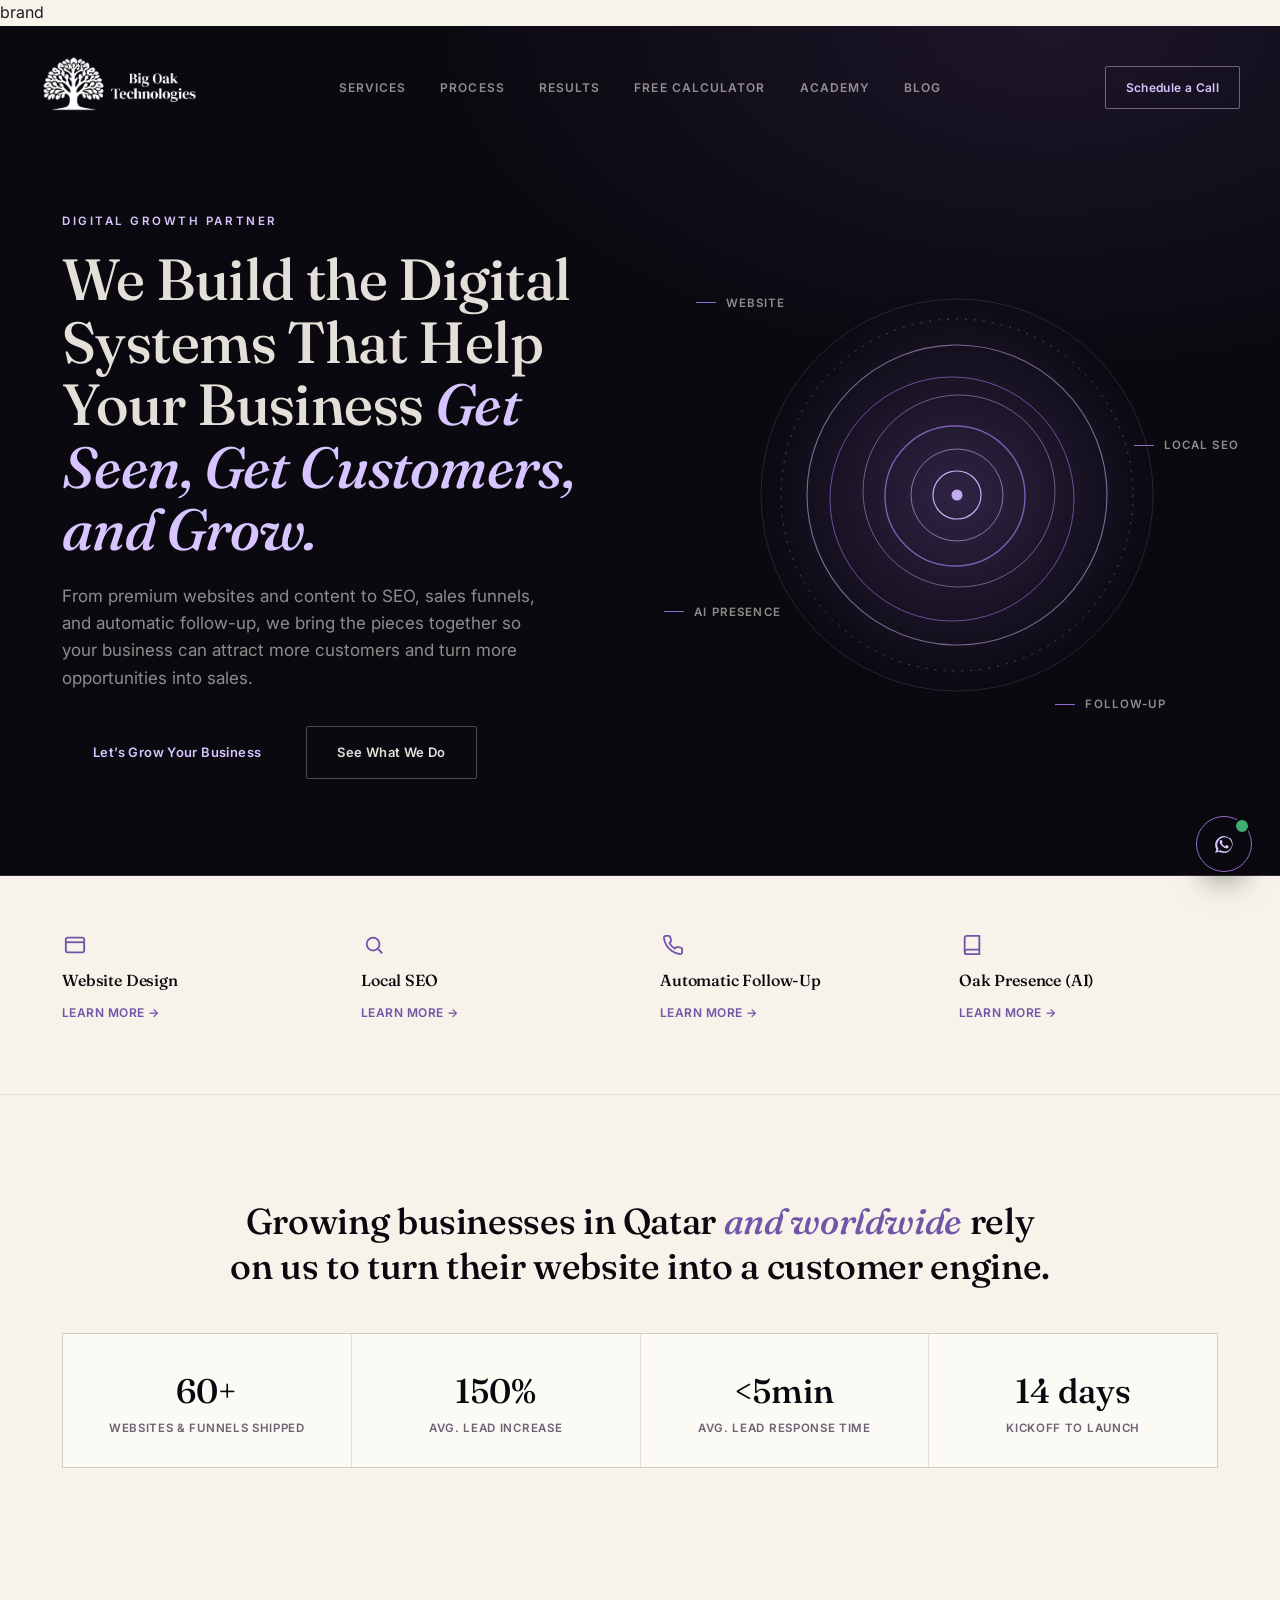
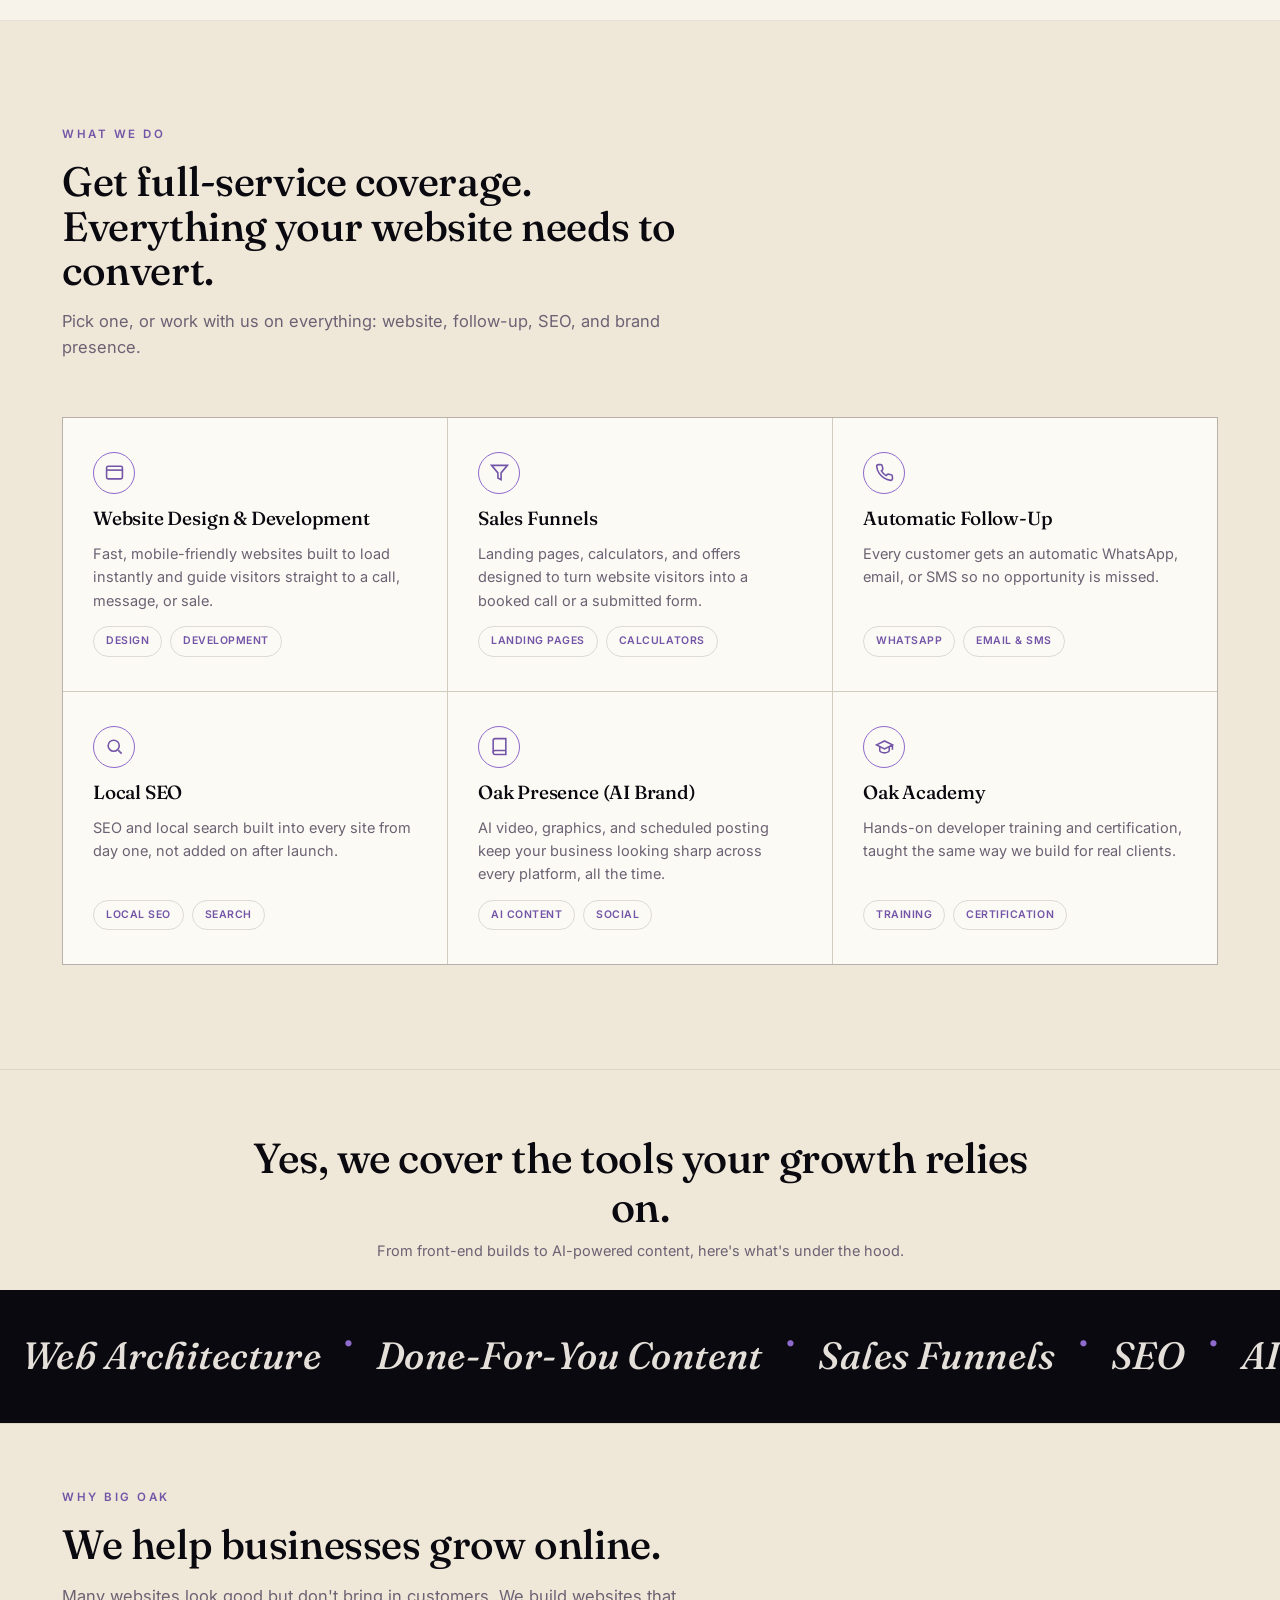
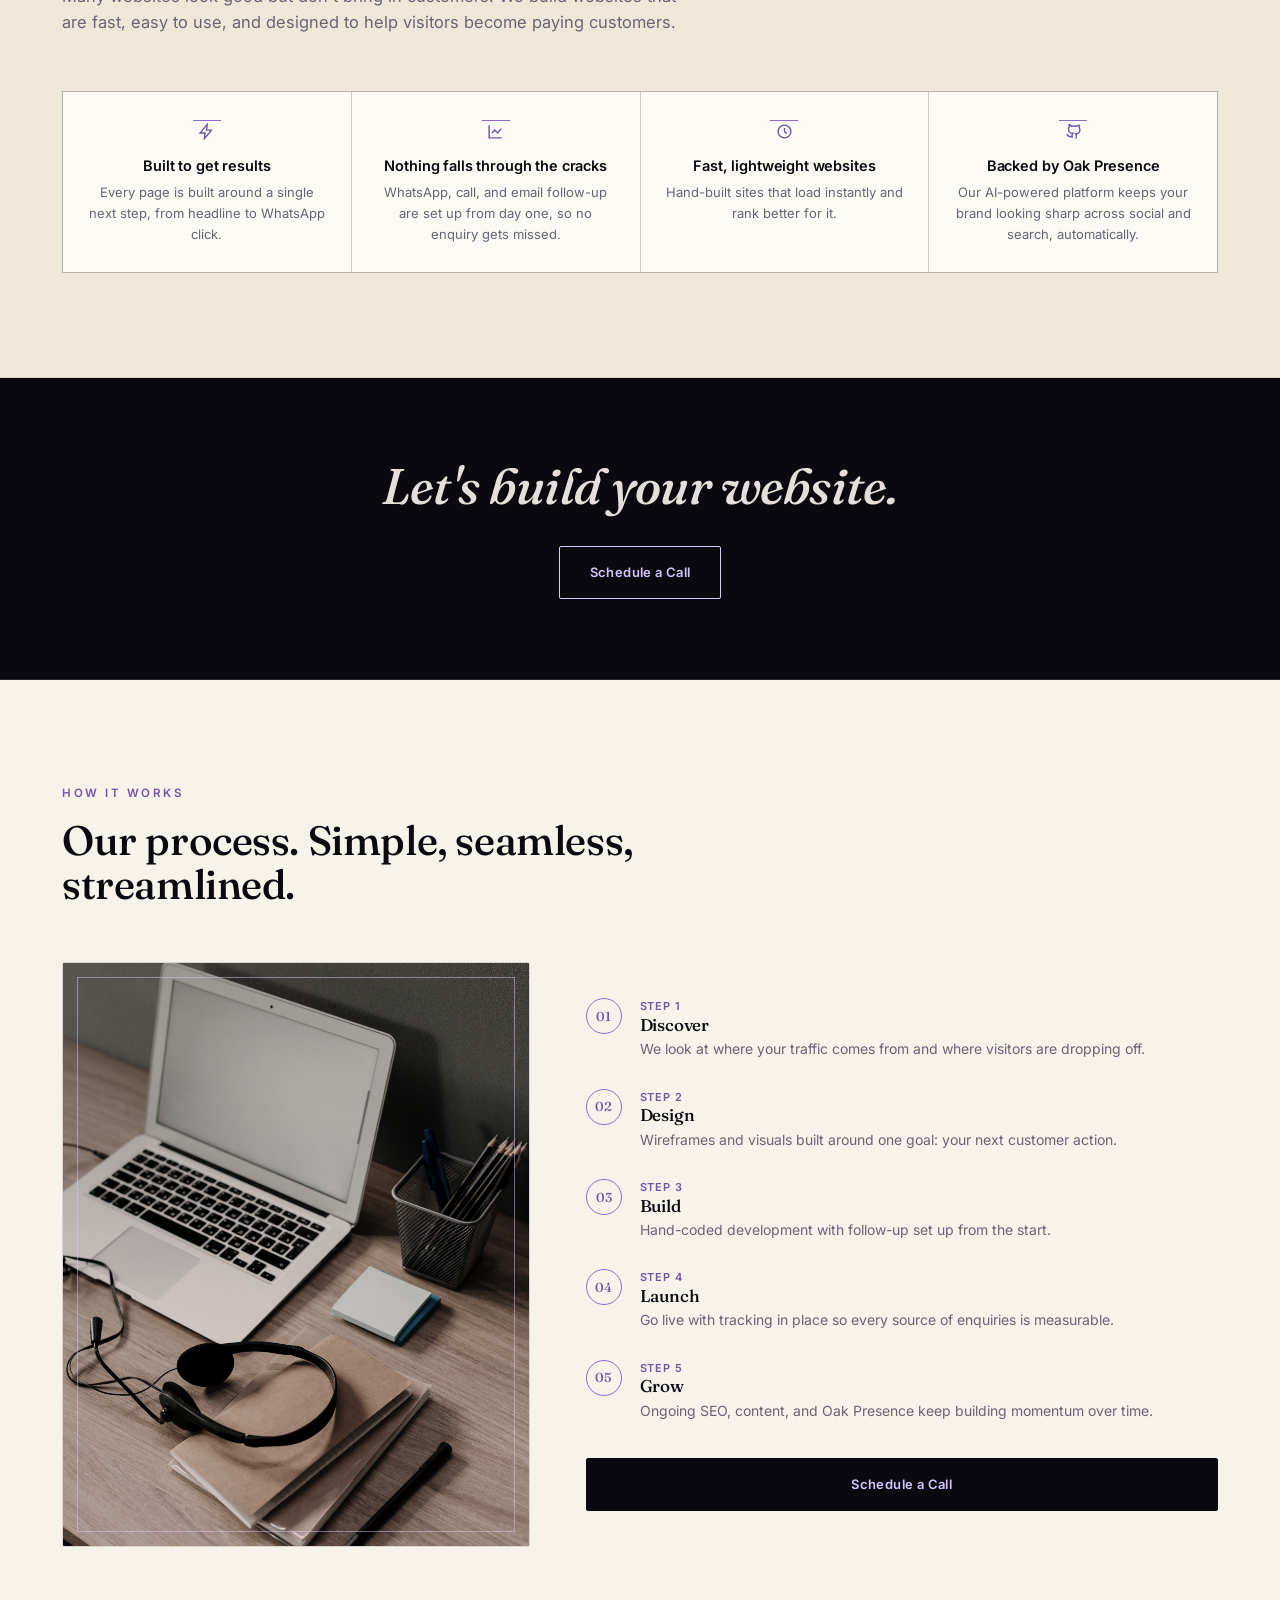
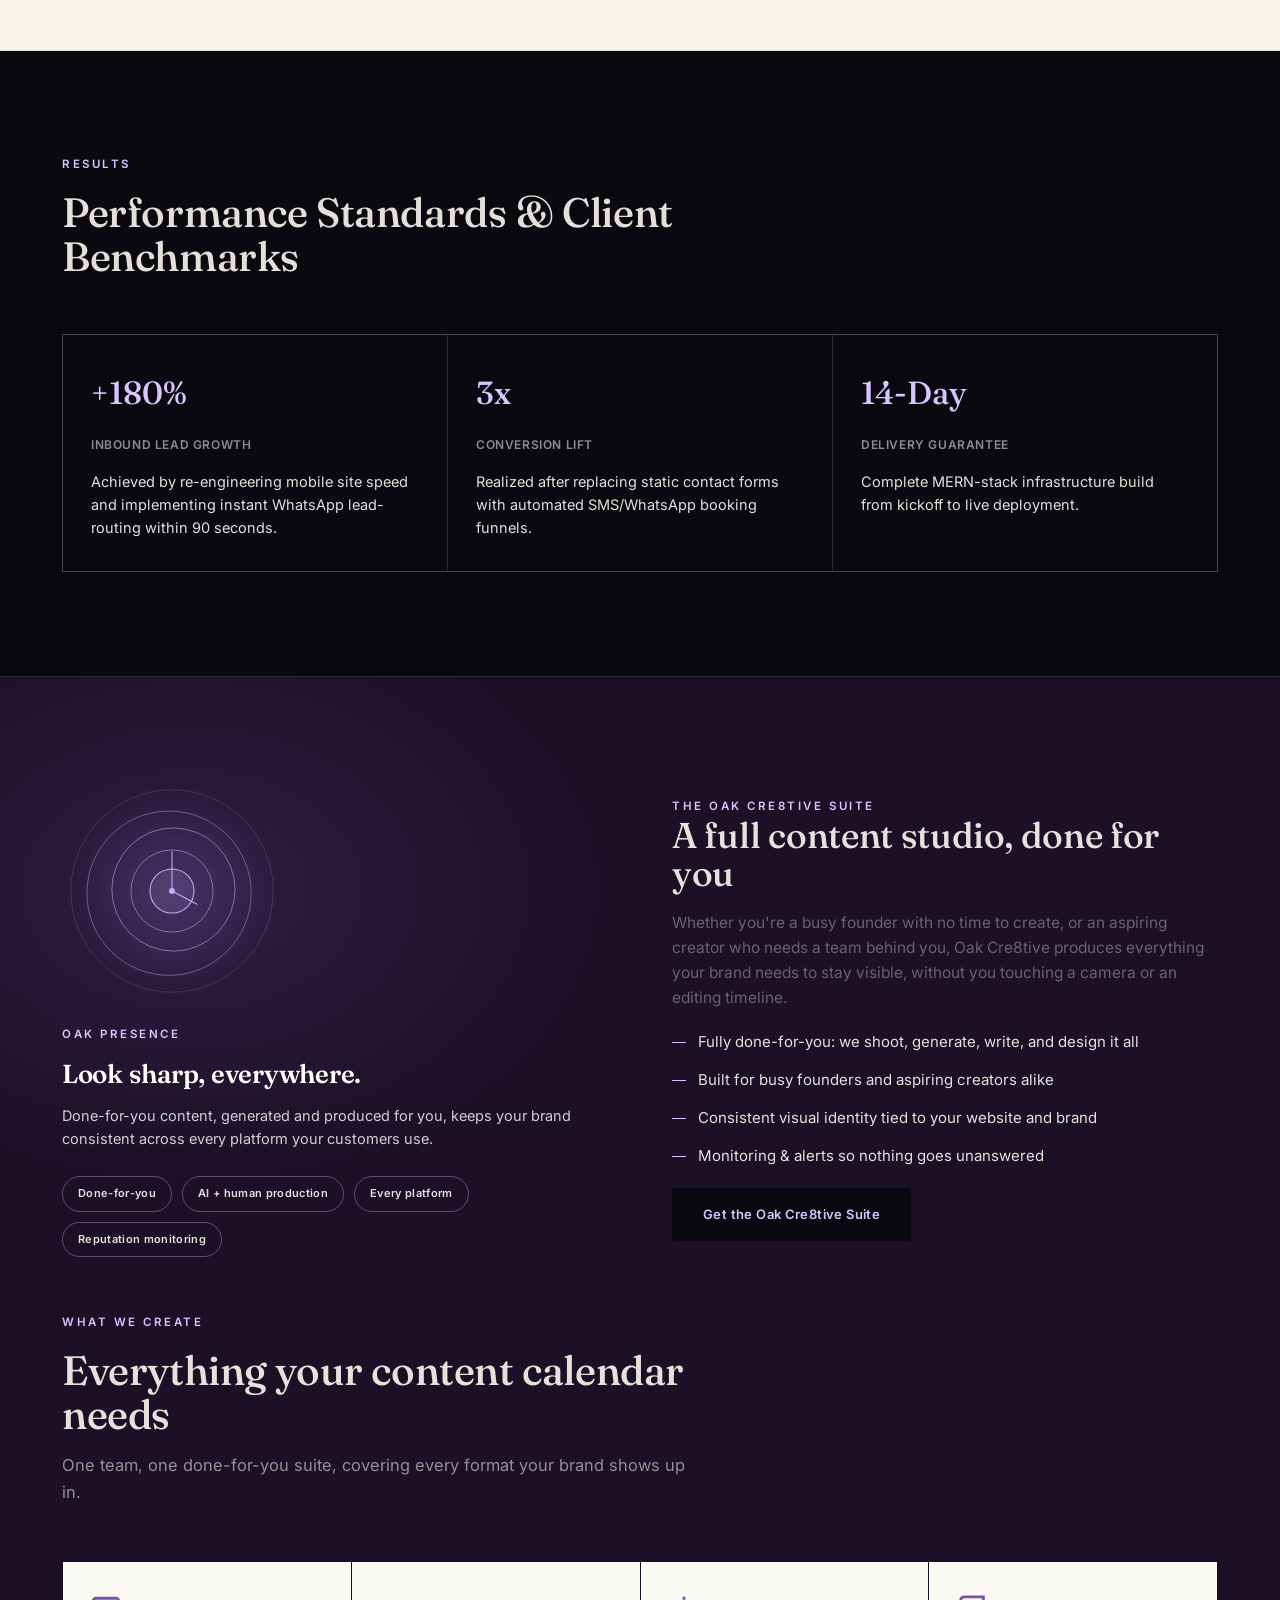
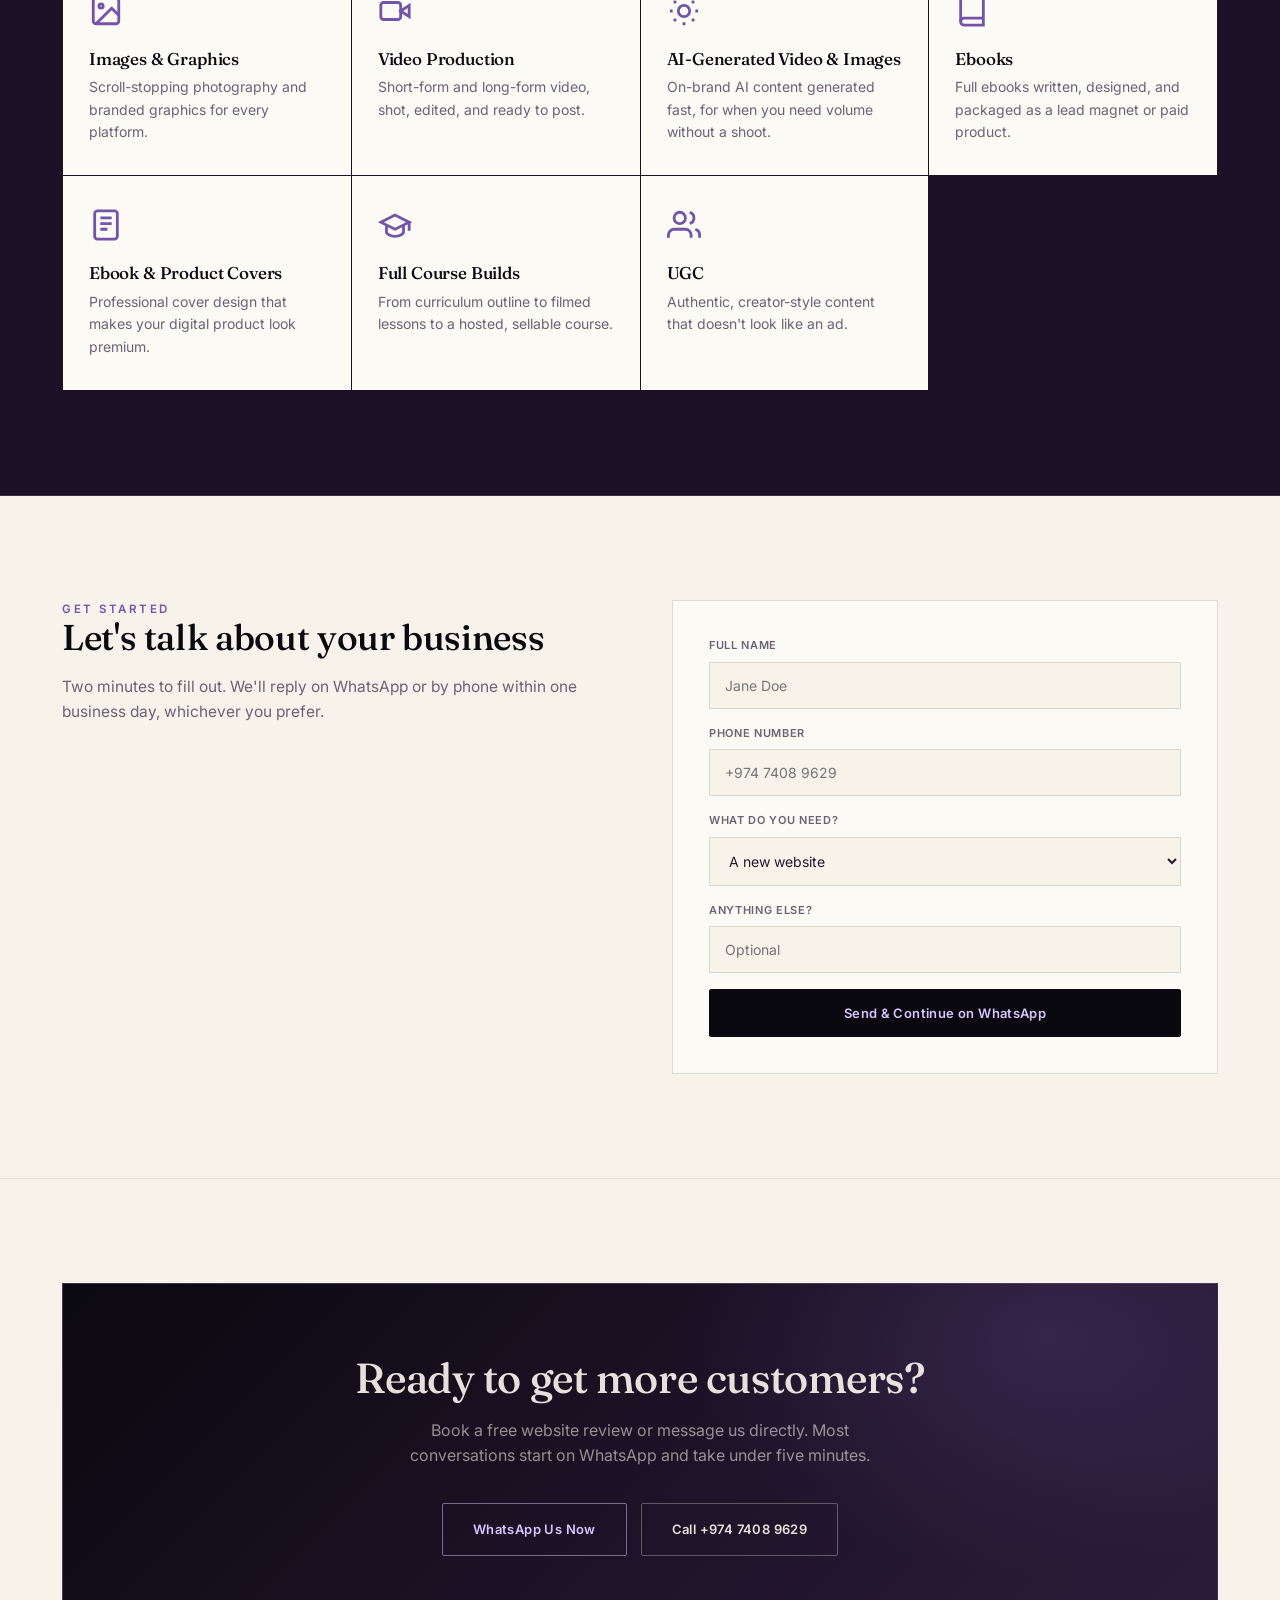
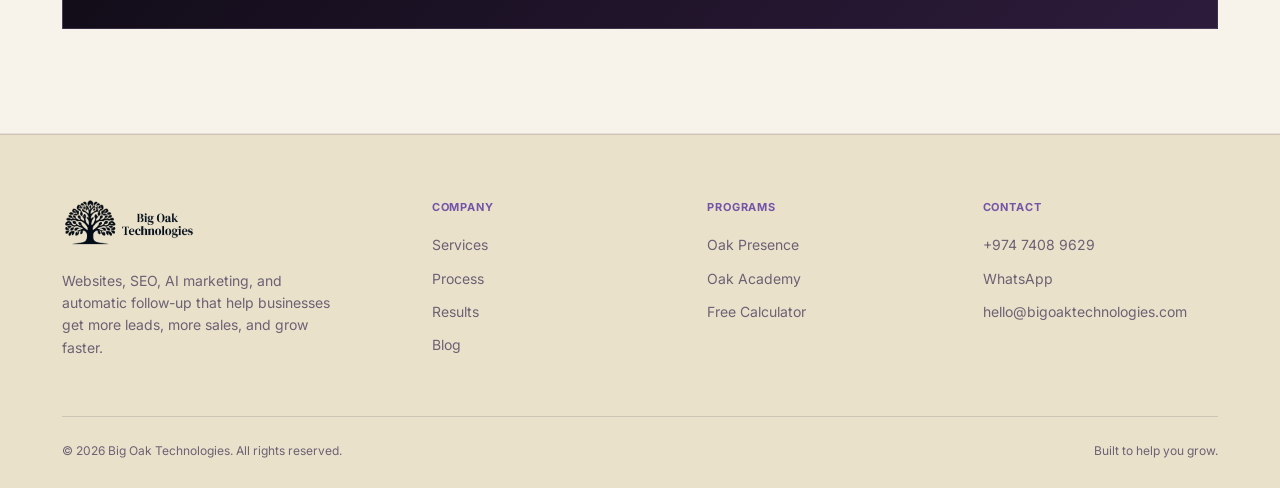
==== index.html @ 713c820e "relinked and updated" ====
brand<!DOCTYPE html>
<html lang="en">
<head>
<meta charset="UTF-8">
<meta name="viewport" content="width=device-width, initial-scale=1.0">
<title>Big Oak Technologies | Digital Systems That Help Your Business Grow</title>
<meta name="description" content="Big Oak Technologies builds websites, content, SEO, sales funnels, and automatic follow-up systems that help businesses in Qatar and worldwide attract more customers and grow.">
<meta name="robots" content="index, follow">
<link rel="canonical" href="https://www.bigoaktechnologies.com/index.html">

<!-- Open Graph / social preview -->
<meta property="og:type" content="website">
<meta property="og:site_name" content="Big Oak Technologies">
<meta property="og:title" content="Big Oak Technologies | Digital Systems That Help Your Business Grow">
<meta property="og:description" content="Big Oak Technologies builds websites, content, SEO, sales funnels, and automatic follow-up systems that help businesses in Qatar and worldwide attract more customers and grow.">
<meta property="og:url" content="https://www.bigoaktechnologies.com/index.html">
<meta property="og:image" content="https://www.bigoaktechnologies.com/assets/img/logo-black-on-white.png">
<meta property="og:locale" content="en_US">

<meta name="twitter:card" content="summary_large_image">
<meta name="twitter:title" content="Big Oak Technologies | Digital Systems That Help Your Business Grow">
<meta name="twitter:description" content="Big Oak Technologies builds websites, content, SEO, sales funnels, and automatic follow-up systems that help businesses in Qatar and worldwide attract more customers and grow.">
<meta name="twitter:image" content="https://www.bigoaktechnologies.com/assets/img/logo-black-on-white.png">

<link rel="icon" href="assets/img/favicon.png">
<link rel="preconnect" href="https://fonts.googleapis.com">
<link rel="preconnect" href="https://fonts.gstatic.com" crossorigin>
<link href="https://fonts.googleapis.com/css2?family=Fraunces:ital,wght@0,300..700;1,300..700&family=Inter:wght@400;500;600;700&family=JetBrains+Mono:wght@400;500;600&display=swap" rel="stylesheet">
<link rel="stylesheet" href="assets/css/style.css">
<script type="application/ld+json">
{
  "@context": "https://schema.org",
  "@type": "Organization",
  "name": "Big Oak Technologies",
  "url": "https://www.bigoaktechnologies.com/",
  "logo": "https://www.bigoaktechnologies.com/assets/img/logo-black.png",
  "description": "Big Oak Technologies builds websites, content, SEO, sales funnels, and automatic follow-up systems that help businesses in Qatar and worldwide attract more customers and grow.",
  "areaServed": ["QA", "Worldwide"],
  "telephone": "+974-7408-9629",
  "sameAs": []
}
</script>
<script type="application/ld+json">
{
  "@context": "https://schema.org",
  "@type": "FAQPage",
  "mainEntity": [
    {
      "@type": "Question",
      "name": "What services does Big Oak Technologies offer?",
      "acceptedAnswer": {
        "@type": "Answer",
        "text": "Big Oak Technologies offers website design and development, lead-to-sale follow-up systems, social media page management, an AI-powered brand presence platform called Oak Presence, and a developer training and certification program called Oak Academy."
      }
    },
    {
      "@type": "Question",
      "name": "Does Big Oak Technologies work with clients outside Qatar?",
      "acceptedAnswer": {
        "@type": "Answer",
        "text": "Yes. Big Oak Technologies is based in Qatar and also works remotely with businesses worldwide that need website design, local SEO, and automated customer follow-up."
      }
    },
    {
      "@type": "Question",
      "name": "How does Big Oak Technologies help businesses get more customers?",
      "acceptedAnswer": {
        "@type": "Answer",
        "text": "Big Oak Technologies combines fast, conversion-focused website design with local SEO and automated WhatsApp, call, and email follow-up so fewer leads are missed."
      }
    },
    {
      "@type": "Question",
      "name": "What is the Revenue Opportunity Calculator?",
      "acceptedAnswer": {
        "@type": "Answer",
        "text": "The Revenue Opportunity Calculator is a free tool from Big Oak Technologies that estimates, in under 60 seconds, how much revenue a business could recover by improving its website, local SEO, and customer follow-up."
      }
    }
  ]
}
</script>
</head>
<body id="top">

<div class="floating-nav" id="floatingNav">
  <a href="#top" class="floating-nav-brand">
    <img src="assets/img/logo-white.png" alt="Big Oak Technologies">
  </a>
  <div class="floating-nav-links">
    <a href="#services">Services</a>
    <a href="#process">Process</a>
    <a href="#results">Results</a>
    <a href="calculator.html">Free Calculator</a>
    <a href="academy.html">Academy</a>
    <a href="blog/index.html">Blog</a>
  </div>
  <a href="https://wa.me/97474089629?text=Hi%20Big%20Oak%20Technologies%2C%20I%27d%20like%20to%20schedule%20a%20call." target="_blank" rel="noopener" class="btn btn-dark btn-sm floating-nav-cta">Schedule a Call</a>
</div>


<!-- ===================== HERO ===================== -->
<section class="hero rc-hero" id="heroSection">
  <div class="top-nav">
    <a href="#top" class="top-nav-logo"><img src="assets/img/logo-white.png" alt="Big Oak Technologies"></a>
    <div class="top-nav-menu">
      <a href="#services">Services</a>
      <a href="#process">Process</a>
      <a href="#results">Results</a>
      <a href="calculator.html">Free Calculator</a>
      <a href="academy.html">Academy</a>
      <a href="blog/index.html">Blog</a>
    </div>
    <div class="top-nav-cta">
      <a href="https://wa.me/97474089629?text=Hi%20Big%20Oak%20Technologies%2C%20I%27d%20like%20to%20schedule%20a%20call." target="_blank" rel="noopener" class="btn btn-dark btn-sm"><span class="btn-label">Schedule a Call</span></a>
      <button class="top-nav-toggle" aria-label="Open menu" aria-expanded="false">
        <svg viewBox="0 0 24 24" fill="none" stroke="currentColor" stroke-width="2"><path d="M4 7h16M4 12h16M4 17h16"/></svg>
      </button>
    </div>
  </div>
  <div class="top-nav-mobile-menu">
    <div class="top-nav-mobile-menu-actions">
      <a href="tel:+97474089629" class="btn btn-line on-ink btn-sm">Call Us</a>
      <a href="https://wa.me/97474089629?text=Hi%20Big%20Oak%20Technologies%2C%20I%27d%20like%20to%20talk%20about%20growing%20my%20leads." target="_blank" rel="noopener" class="btn btn-dark btn-sm">WhatsApp</a>
    </div>
    <a href="#services">Services</a>
    <a href="#process">Process</a>
    <a href="#results">Results</a>
    <a href="calculator.html">Free Calculator</a>
    <a href="academy.html">Academy</a>
    <a href="blog/index.html">Blog</a>
  </div>
  <div class="wrap hero-wrap">
    <div class="hero-content">
      <span class="eyebrow">Digital Growth Partner</span>
      <h1>We Build the Digital Systems That Help Your Business <span class="accent">Get Seen, Get Customers, and Grow.</span></h1>
      <p class="lede">From premium websites and content to SEO, sales funnels, and automatic follow-up, we bring the pieces together so your business can attract more customers and turn more opportunities into sales.</p>

      <div class="hero-cta-row">
        <a href="https://wa.me/97474089629?text=Hi%20Big%20Oak%20Technologies%2C%20I%27d%20like%20to%20talk%20about%20growing%20my%20business." target="_blank" rel="noopener" class="btn btn-primary">Let’s Grow Your Business</a>
        <a href="#services" class="btn btn-line on-ink">See What We Do</a>
      </div>
    </div>
    <div class="hero-media">
      <div class="oak-ring-wrap">
        <div class="oak-ring-glow"></div>
        <svg viewBox="0 0 420 420" xmlns="http://www.w3.org/2000/svg" role="img" aria-label="The Big Oak growth-ring emblem">
          <circle cx="210" cy="210" r="196" fill="none" stroke="rgba(215,197,255,0.14)" stroke-width="1"/>
          <g class="oak-ring-slow">
            <circle cx="210" cy="210" r="176" fill="none" stroke="#8E6ACD" stroke-width="1" stroke-dasharray="2 7" opacity="0.55"/>
          </g>
          <circle cx="210" cy="210" r="150" fill="none" stroke="rgba(215,197,255,0.5)" stroke-width="1.2"/>
          <circle cx="205" cy="214" r="122" fill="none" stroke="#8E6ACD" stroke-width="1" opacity="0.7"/>
          <circle cx="212" cy="206" r="96" fill="none" stroke="rgba(215,197,255,0.45)" stroke-width="1"/>
          <circle cx="208" cy="211" r="70" fill="none" stroke="#8E6ACD" stroke-width="1.4" opacity="0.85"/>
          <circle cx="210" cy="210" r="46" fill="none" stroke="rgba(215,197,255,0.6)" stroke-width="1"/>
          <circle cx="210" cy="210" r="24" fill="#0B0910" stroke="#D7C5FF" stroke-width="1.2"/>
          <circle cx="210" cy="210" r="5.5" fill="#D7C5FF"/>
        </svg>
      </div>
      <div class="ring-chip rc1">Website</div>
      <div class="ring-chip rc2">Local SEO</div>
      <div class="ring-chip rc3">AI Presence</div>
      <div class="ring-chip rc4">Follow-Up</div>
    </div>
  </div>
</section>

<!-- ===================== FEATURE ICON ROW ===================== -->
<section class="rc-feature-row">
  <div class="wrap">
    <div class="rc-feature-grid">
      <div class="rc-feature reveal">
        <div class="rc-feature-icon"><svg viewBox="0 0 24 24" fill="none" stroke-width="2"><rect x="2" y="4" width="20" height="16" rx="2"/><path d="M2 9h20"/></svg></div>
        <h4>Website Design</h4>
        <a href="#services">Learn more &rarr;</a>
      </div>
      <div class="rc-feature reveal">
        <div class="rc-feature-icon"><svg viewBox="0 0 24 24" fill="none" stroke-width="2"><circle cx="11" cy="11" r="7"/><path d="m21 21-4.35-4.35"/></svg></div>
        <h4>Local SEO</h4>
        <a href="#services">Learn more &rarr;</a>
      </div>
      <div class="rc-feature reveal">
        <div class="rc-feature-icon"><svg viewBox="0 0 24 24" fill="none" stroke-width="2"><path d="M22 16.92v3a2 2 0 0 1-2.18 2 19.79 19.79 0 0 1-8.63-3.07 19.5 19.5 0 0 1-6-6 19.79 19.79 0 0 1-3.07-8.67A2 2 0 0 1 4.11 2h3a2 2 0 0 1 2 1.72c.127.96.361 1.903.7 2.81a2 2 0 0 1-.45 2.11L8.09 9.91a16 16 0 0 0 6 6l1.27-1.27a2 2 0 0 1 2.11-.45c.907.339 1.85.573 2.81.7A2 2 0 0 1 22 16.92z"/></svg></div>
        <h4>Automatic Follow-Up</h4>
        <a href="#services">Learn more &rarr;</a>
      </div>
      <div class="rc-feature reveal">
        <div class="rc-feature-icon"><svg viewBox="0 0 24 24" fill="none" stroke-width="2"><path d="M4 19.5A2.5 2.5 0 0 1 6.5 17H20"/><path d="M6.5 2H20v20H6.5A2.5 2.5 0 0 1 4 19.5v-15A2.5 2.5 0 0 1 6.5 2z"/></svg></div>
        <h4>Oak Presence (AI)</h4>
        <a href="#presence">Learn more &rarr;</a>
      </div>
    </div>
  </div>
</section>

<!-- ===================== TRUST BAR + QUICK NAV ===================== -->
<section class="rc-trust">
  <div class="wrap">
    <h3>Growing businesses in Qatar <b>and worldwide</b> rely on us to turn their website into a customer engine.</h3>
    <div class="rc-stat-row">
      <div class="rc-stat reveal"><b>60+</b><span>Websites &amp; funnels shipped</span></div>
      <div class="rc-stat reveal"><b>150%</b><span>Avg. lead increase</span></div>
      <div class="rc-stat reveal"><b>&lt;5min</b><span>Avg. lead response time</span></div>
      <div class="rc-stat reveal"><b>14 days</b><span>Kickoff to launch</span></div>
    </div>
    
  </div>
</section>

<!-- ===================== SERVICES ===================== -->
<section class="services rc-services" id="services">
  <div class="wrap">
    <div class="section-head reveal">
      <span class="eyebrow">What we do</span>
      <h2>Get full-service coverage.<br>Everything your website needs to convert.</h2>
      <p>Pick one, or work with us on everything: website, follow-up, SEO, and brand presence.</p>
    </div>
    <div class="rc-service-cards">
      <div class="rc-service-card reveal">
        <div class="rc-service-icon"><svg viewBox="0 0 24 24" fill="none" stroke-width="2"><rect x="2" y="4" width="20" height="16" rx="2"/><path d="M2 9h20"/></svg></div>
        <h3>Website Design &amp; Development</h3>
        <p>Fast, mobile-friendly websites built to load instantly and guide visitors straight to a call, message, or sale.</p>
        <div class="rc-tag-row"><span class="rc-tag">Design</span><span class="rc-tag">Development</span></div>
      </div>
      <div class="rc-service-card reveal">
        <div class="rc-service-icon"><svg viewBox="0 0 24 24" fill="none" stroke-width="2"><path d="M22 3H2l8 9.46V19l4 2v-8.54L22 3z"/></svg></div>
        <h3>Sales Funnels</h3>
        <p>Landing pages, calculators, and offers designed to turn website visitors into a booked call or a submitted form.</p>
        <div class="rc-tag-row"><span class="rc-tag">Landing Pages</span><span class="rc-tag">Calculators</span></div>
      </div>
      <div class="rc-service-card reveal">
        <div class="rc-service-icon"><svg viewBox="0 0 24 24" fill="none" stroke-width="2"><path d="M22 16.92v3a2 2 0 0 1-2.18 2 19.79 19.79 0 0 1-8.63-3.07 19.5 19.5 0 0 1-6-6 19.79 19.79 0 0 1-3.07-8.67A2 2 0 0 1 4.11 2h3a2 2 0 0 1 2 1.72c.127.96.361 1.903.7 2.81a2 2 0 0 1-.45 2.11L8.09 9.91a16 16 0 0 0 6 6l1.27-1.27a2 2 0 0 1 2.11-.45c.907.339 1.85.573 2.81.7A2 2 0 0 1 22 16.92z"/></svg></div>
        <h3>Automatic Follow-Up</h3>
        <p>Every customer gets an automatic WhatsApp, email, or SMS so no opportunity is missed.</p>
        <div class="rc-tag-row"><span class="rc-tag">WhatsApp</span><span class="rc-tag">Email &amp; SMS</span></div>
      </div>
      <div class="rc-service-card reveal">
        <div class="rc-service-icon"><svg viewBox="0 0 24 24" fill="none" stroke-width="2"><circle cx="11" cy="11" r="7"/><path d="m21 21-4.35-4.35"/></svg></div>
        <h3>Local SEO</h3>
        <p>SEO and local search built into every site from day one, not added on after launch.</p>
        <div class="rc-tag-row"><span class="rc-tag">Local SEO</span><span class="rc-tag">Search</span></div>
      </div>
      <div class="rc-service-card reveal">
        <div class="rc-service-icon"><svg viewBox="0 0 24 24" fill="none" stroke-width="2"><path d="M4 19.5A2.5 2.5 0 0 1 6.5 17H20"/><path d="M6.5 2H20v20H6.5A2.5 2.5 0 0 1 4 19.5v-15A2.5 2.5 0 0 1 6.5 2z"/></svg></div>
        <h3>Oak Presence (AI Brand)</h3>
        <p>AI video, graphics, and scheduled posting keep your business looking sharp across every platform, all the time.</p>
        <div class="rc-tag-row"><span class="rc-tag">AI Content</span><span class="rc-tag">Social</span></div>
      </div>
      <div class="rc-service-card reveal">
        <div class="rc-service-icon"><svg viewBox="0 0 24 24" fill="none" stroke-width="2"><path d="M22 10v6M2 10l10-5 10 5-10 5-10-5Z"/><path d="M6 12v5c0 1.5 3 3 6 3s6-1.5 6-3v-5"/></svg></div>
        <h3>Oak Academy</h3>
        <p>Hands-on developer training and certification, taught the same way we build for real clients.</p>
        <div class="rc-tag-row"><span class="rc-tag">Training</span><span class="rc-tag">Certification</span></div>
      </div>
    </div>
  </div>
</section>

<!-- ===================== MARQUEE ===================== -->
<section class="rc-marquee">
  <div class="wrap">
    <h2>Yes, we cover the tools your growth relies on.</h2>
    <p>From front-end builds to AI-powered content, here's what's under the hood.</p>
  </div>
  <div class="marquee-section" aria-hidden="true">
    <div class="marquee-track">
      <span class="marquee-item">Web Architecture</span><span class="marquee-dot">•</span>
      <span class="marquee-item">Done-For-You Content</span><span class="marquee-dot">•</span>
      <span class="marquee-item">Sales Funnels</span><span class="marquee-dot">•</span>
      <span class="marquee-item">SEO</span><span class="marquee-dot">•</span>
      <span class="marquee-item">AI Automation</span><span class="marquee-dot">•</span>
      <span class="marquee-item">Web Architecture</span><span class="marquee-dot">•</span>
      <span class="marquee-item">Done-For-You Content</span><span class="marquee-dot">•</span>
      <span class="marquee-item">Sales Funnels</span><span class="marquee-dot">•</span>
      <span class="marquee-item">SEO</span><span class="marquee-dot">•</span>
      <span class="marquee-item">AI Automation</span><span class="marquee-dot">•</span>
    </div>
  </div>
</section>

<!-- ===================== VALUES ROW ===================== -->
<section class="rc-values">
  <div class="wrap">
    <div class="section-head reveal">
      <span class="eyebrow">Why Big Oak</span>
      <h2>We help businesses grow online.</h2>
      <p>Many websites look good but don't bring in customers. We build websites that are fast, easy to use, and designed to help visitors become paying customers.</p>
    </div>
    <div class="rc-values-grid">
      <div class="rc-value-card reveal">
        <div class="rc-value-icon"><svg viewBox="0 0 24 24" fill="none" stroke-width="2"><path d="M13 2 3 14h7l-1 8 10-12h-7l1-8z"/></svg></div>
        <h4>Built to get results</h4>
        <p>Every page is built around a single next step, from headline to WhatsApp click.</p>
      </div>
      <div class="rc-value-card reveal">
        <div class="rc-value-icon"><svg viewBox="0 0 24 24" fill="none" stroke-width="2"><path d="M3 3v18h18M7 14l4-4 4 4 5-6"/></svg></div>
        <h4>Nothing falls through the cracks</h4>
        <p>WhatsApp, call, and email follow-up are set up from day one, so no enquiry gets missed.</p>
      </div>
      <div class="rc-value-card reveal">
        <div class="rc-value-icon"><svg viewBox="0 0 24 24" fill="none" stroke-width="2"><circle cx="12" cy="12" r="9"/><path d="M12 7v5l3 3"/></svg></div>
        <h4>Fast, lightweight websites</h4>
        <p>Hand-built sites that load instantly and rank better for it.</p>
      </div>
      <div class="rc-value-card reveal">
        <div class="rc-value-icon"><svg viewBox="0 0 24 24" fill="none" stroke-width="2"><path d="M9 19c-5 1.5-5-2.5-7-3m14 6v-3.87a3.37 3.37 0 0 0-1-2.63c3 0 6-2 6-5.5.08-1.25-.27-2.48-1-3.5.28-1.15.28-2.35 0-3.5 0 0-1 0-3 1.5-2.64-.5-5.36-.5-8 0C7 2 6 2 6 2c-.3 1.15-.3 2.35 0 3.5A5.4 5.4 0 0 0 5 9c0 3.5 3 5.5 6 5.5-.39.49-.68 1.05-.85 1.65-.17.6-.22 1.23-.15 1.85V21"/></svg></div>
        <h4>Backed by Oak Presence</h4>
        <p>Our AI-powered platform keeps your brand looking sharp across social and search, automatically.</p>
      </div>
    </div>
  </div>
</section>

<!-- ===================== MID CTA ===================== -->
<section class="rc-mid-cta">
  <div class="wrap">
    <h2>Let's build your website.</h2>
    <a href="https://wa.me/97474089629?text=Hi%20Big%20Oak%20Technologies%2C%20I%27d%20like%20to%20schedule%20a%20call." target="_blank" rel="noopener" class="btn btn-line">Schedule a Call</a>
  </div>
</section>

<!-- ===================== PROCESS ===================== -->
<section class="rc-process" id="process">
  <div class="wrap">
    <div class="section-head reveal">
      <span class="eyebrow">How it works</span>
      <h2>Our process. Simple, seamless, streamlined.</h2>
    </div>
    <div class="rc-process-layout">
      <div class="rc-process-image" aria-hidden="true"><img src="assets/img/process-image.jpg" alt=""></div>
      <div class="rc-steps">
        <div class="rc-step reveal">
          <div class="rc-step-dot">01</div>
          <div><span class="rc-step-label">Step 1</span><h4>Discover</h4><p>We look at where your traffic comes from and where visitors are dropping off.</p></div>
        </div>
        <div class="rc-step reveal">
          <div class="rc-step-dot">02</div>
          <div><span class="rc-step-label">Step 2</span><h4>Design</h4><p>Wireframes and visuals built around one goal: your next customer action.</p></div>
        </div>
        <div class="rc-step reveal">
          <div class="rc-step-dot">03</div>
          <div><span class="rc-step-label">Step 3</span><h4>Build</h4><p>Hand-coded development with follow-up set up from the start.</p></div>
        </div>
        <div class="rc-step reveal">
          <div class="rc-step-dot">04</div>
          <div><span class="rc-step-label">Step 4</span><h4>Launch</h4><p>Go live with tracking in place so every source of enquiries is measurable.</p></div>
        </div>
        <div class="rc-step reveal">
          <div class="rc-step-dot">05</div>
          <div><span class="rc-step-label">Step 5</span><h4>Grow</h4><p>Ongoing SEO, content, and Oak Presence keep building momentum over time.</p></div>
        </div>
        <a href="https://wa.me/97474089629?text=Hi%20Big%20Oak%20Technologies%2C%20I%27d%20like%20to%20schedule%20a%20call." target="_blank" rel="noopener" class="btn btn-primary">Schedule a Call</a>
      </div>
    </div>
  </div>
</section>

<!-- ===================== TESTIMONIALS ===================== -->
<section class="testimonials rc-results" id="results">
  <div class="wrap">
    <div class="section-head reveal">
      <span class="eyebrow on-ink">Results</span>
      <h2>Performance Standards &amp; Client Benchmarks</h2>
    </div>
    <div class="t-grid">
      <div class="t-card reveal">
        <div class="t-metric">+180%</div>
        <div class="t-person">Inbound Lead Growth</div>
        <p class="t-quote">Achieved by re-engineering mobile site speed and implementing instant WhatsApp lead-routing within 90 seconds.</p>
      </div>
      <div class="t-card reveal">
        <div class="t-metric">3x</div>
        <div class="t-person">Conversion Lift</div>
        <p class="t-quote">Realized after replacing static contact forms with automated SMS/WhatsApp booking funnels.</p>
      </div>
      <div class="t-card reveal">
        <div class="t-metric">14-Day</div>
        <div class="t-person">Delivery Guarantee</div>
        <p class="t-quote">Complete MERN-stack infrastructure build from kickoff to live deployment.</p>
      </div>
    </div>
  </div>
</section>

<!-- ===================== OAK PRESENCE ===================== -->
<section class="rc-presence" id="presence">
  <div class="wrap">
    <div class="split">
      <div class="split-visual reveal">
        <div class="oak-ring-wrap">
          <div class="oak-ring-glow"></div>
          <svg viewBox="0 0 300 300" xmlns="http://www.w3.org/2000/svg" role="img" aria-label="The Oak Presence ring mark">
            <circle cx="150" cy="150" r="138" fill="none" stroke="rgba(215,197,255,0.22)" stroke-width="1"/>
            <circle cx="146" cy="153" r="112" fill="none" stroke="#D7C5FF" stroke-width="1" opacity="0.55"/>
            <circle cx="152" cy="148" r="84" fill="none" stroke="rgba(215,197,255,0.6)" stroke-width="1.2"/>
            <circle cx="150" cy="150" r="56" fill="none" stroke="#D7C5FF" stroke-width="1" opacity="0.7"/>
            <circle cx="150" cy="150" r="30" fill="rgba(215,197,255,0.1)" stroke="#D7C5FF" stroke-width="1.4"/>
            <path d="M150 150 L150 96" stroke="#D7C5FF" stroke-width="1.4" stroke-linecap="round"/>
            <path d="M150 150 L184 168" stroke="#D7C5FF" stroke-width="1.4" stroke-linecap="round"/>
            <circle cx="150" cy="150" r="4" fill="#D7C5FF"/>
          </svg>
        </div>
        <span class="eyebrow on-ink">Oak Presence</span>
        <h3 style="font-size:26px; color:#fff;">Look sharp, everywhere.</h3>
        <p style="color:rgba(255,255,255,0.8); font-size:14.5px;">Done-for-you content, generated and produced for you, keeps your brand consistent across every platform your customers use.</p>
        <div class="badge-row">
          <span class="badge">Done-for-you</span>
          <span class="badge">AI + human production</span>
          <span class="badge">Every platform</span>
          <span class="badge">Reputation monitoring</span>
        </div>
      </div>
      <div class="reveal">
        <span class="eyebrow">The Oak Cre8tive Suite</span>
        <h2>A full content studio, done for you</h2>
        <p style="color:var(--muted); font-size:15.5px;">Whether you're a busy founder with no time to create, or an aspiring creator who needs a team behind you, Oak Cre8tive produces everything your brand needs to stay visible, without you touching a camera or an editing timeline.</p>
        <ul>
          <li>Fully done-for-you: we shoot, generate, write, and design it all</li>
          <li>Built for busy founders and aspiring creators alike</li>
          <li>Consistent visual identity tied to your website and brand</li>
          <li>Monitoring &amp; alerts so nothing goes unanswered</li>
        </ul>
        <a href="#lead-form" class="btn btn-primary">Get the Oak Cre8tive Suite</a>
      </div>
    </div>

    <div class="section-head reveal cre8tive-grid">
      <span class="eyebrow">What we create</span>
      <h2>Everything your content calendar needs</h2>
      <p>One team, one done-for-you suite, covering every format your brand shows up in.</p>
    </div>
    <div class="why-grid">
      <div class="why-card reveal">
        <div class="why-icon"><svg viewBox="0 0 24 24" fill="none" stroke-width="2"><rect x="3" y="3" width="18" height="18" rx="2"/><circle cx="8.5" cy="8.5" r="1.5"/><path d="m21 15-5-5L5 21"/></svg></div>
        <h3>Images &amp; Graphics</h3>
        <p>Scroll-stopping photography and branded graphics for every platform.</p>
      </div>
      <div class="why-card reveal">
        <div class="why-icon"><svg viewBox="0 0 24 24" fill="none" stroke-width="2"><path d="m22 8-6 4 6 4V8Z"/><rect x="2" y="6" width="14" height="12" rx="2"/></svg></div>
        <h3>Video Production</h3>
        <p>Short-form and long-form video, shot, edited, and ready to post.</p>
      </div>
      <div class="why-card reveal">
        <div class="why-icon"><svg viewBox="0 0 24 24" fill="none" stroke-width="2"><path d="M12 2v2M12 20v2M4.93 4.93l1.41 1.41M17.66 17.66l1.41 1.41M2 12h2M20 12h2M6.34 17.66l-1.41 1.41M19.07 4.93l-1.41 1.41"/><circle cx="12" cy="12" r="4"/></svg></div>
        <h3>AI-Generated Video &amp; Images</h3>
        <p>On-brand AI content generated fast, for when you need volume without a shoot.</p>
      </div>
      <div class="why-card reveal">
        <div class="why-icon"><svg viewBox="0 0 24 24" fill="none" stroke-width="2"><path d="M4 19.5A2.5 2.5 0 0 1 6.5 17H20"/><path d="M6.5 2H20v20H6.5A2.5 2.5 0 0 1 4 19.5v-15A2.5 2.5 0 0 1 6.5 2z"/></svg></div>
        <h3>Ebooks</h3>
        <p>Full ebooks written, designed, and packaged as a lead magnet or paid product.</p>
      </div>
      <div class="why-card reveal">
        <div class="why-icon"><svg viewBox="0 0 24 24" fill="none" stroke-width="2"><rect x="4" y="2" width="16" height="20" rx="2"/><path d="M8 7h8M8 11h8M8 15h5"/></svg></div>
        <h3>Ebook &amp; Product Covers</h3>
        <p>Professional cover design that makes your digital product look premium.</p>
      </div>
      <div class="why-card reveal">
        <div class="why-icon"><svg viewBox="0 0 24 24" fill="none" stroke-width="2"><path d="M22 10v6M2 10l10-5 10 5-10 5-10-5Z"/><path d="M6 12v5c0 1.5 3 3 6 3s6-1.5 6-3v-5"/></svg></div>
        <h3>Full Course Builds</h3>
        <p>From curriculum outline to filmed lessons to a hosted, sellable course.</p>
      </div>
      <div class="why-card reveal">
        <div class="why-icon"><svg viewBox="0 0 24 24" fill="none" stroke-width="2"><path d="M17 21v-2a4 4 0 0 0-4-4H5a4 4 0 0 0-4 4v2"/><circle cx="9" cy="7" r="4"/><path d="M23 21v-2a4 4 0 0 0-3-3.87M16 3.13a4 4 0 0 1 0 7.75"/></svg></div>
        <h3>UGC</h3>
        <p>Authentic, creator-style content that doesn't look like an ad.</p>
      </div>
    </div>
  </div>
</section>

<!-- ===================== FINAL CTA + LEAD FORM ===================== -->
<section class="rc-lead" id="lead-form">
  <div class="wrap">
    <div class="split" style="align-items:start;">
      <div class="reveal">
        <span class="eyebrow">Get started</span>
        <h2>Let's talk about your business</h2>
        <p style="color:var(--muted); font-size:15.5px; margin-bottom:0;">Two minutes to fill out. We'll reply on WhatsApp or by phone within one business day, whichever you prefer.</p>
      </div>
      <form class="lead-form reveal" id="leadForm">
        <label for="name">Full name</label>
        <input type="text" id="name" required placeholder="Jane Doe">
        <label for="phone">Phone number</label>
        <input type="tel" id="phone" required placeholder="+974 7408 9629">
        <label for="service">What do you need?</label>
        <select id="service">
          <option>A new website</option>
          <option>A sales funnel</option>
          <option>Automatic follow-up</option>
          <option>SEO</option>
          <option>Oak Presence (AI + social)</option>
          <option>Oak Academy (training/certification)</option>
          <option>Not sure yet</option>
        </select>
        <label for="msg">Anything else?</label>
        <input type="text" id="msg" placeholder="Optional">
        <button type="submit" class="btn btn-primary btn-full">Send &amp; Continue on WhatsApp</button>
        <div class="form-status" id="formStatus">Thanks! Opening WhatsApp with your details...</div>
      </form>
    </div>
  </div>
</section>

<section class="rc-final-cta">
<div class="wrap" style="padding-top:0; padding-bottom:0;">
  <div class="final-cta reveal">
    <h2>Ready to get more customers?</h2>
    <p>Book a free website review or message us directly. Most conversations start on WhatsApp and take under five minutes.</p>
    <div class="btn-row">
      <a href="https://wa.me/97474089629?text=Hi%20Big%20Oak%20Technologies%2C%20I%27d%20like%20to%20talk%20about%20growing%20my%20leads." target="_blank" rel="noopener" class="btn btn-dark">WhatsApp Us Now</a>
      <a href="tel:+97474089629" class="btn btn-line">Call +974 7408 9629</a>
    </div>
  </div>
</div>
</section>

<!-- ===================== FOOTER ===================== -->
<footer class="rc-footer">
  <div class="wrap">
    <div class="footer-grid">
      <div>
        <div class="footer-brand"><img src="assets/img/logo-black.png" alt="Big Oak Technologies"></div>
        <p style="font-size:14px; max-width:280px;">Websites, SEO, AI marketing, and automatic follow-up that help businesses get more leads, more sales, and grow faster.</p>
      </div>
      <div>
        <h5>Company</h5>
        <ul>
          <li><a href="#services">Services</a></li>
          <li><a href="#process">Process</a></li>
          <li><a href="#results">Results</a></li>
          <li><a href="blog/index.html">Blog</a></li>
        </ul>
      </div>
      <div>
        <h5>Programs</h5>
        <ul>
          <li><a href="#presence">Oak Presence</a></li>
          <li><a href="academy.html">Oak Academy</a></li>
          <li><a href="calculator.html">Free Calculator</a></li>
        </ul>
      </div>
      <div>
        <h5>Contact</h5>
        <ul>
          <li><a href="tel:+97474089629">+974 7408 9629</a></li>
          <li><a href="https://wa.me/97474089629" target="_blank" rel="noopener">WhatsApp</a></li>
          <li><a href="mailto:hello@bigoaktechnologies.com">hello@bigoaktechnologies.com</a></li>
        </ul>
      </div>
    </div>
    <div class="footer-bottom">
      <span>© 2026 Big Oak Technologies. All rights reserved.</span>
      <span>Built to help you grow.</span>
    </div>
  </div>
</footer>

<!-- ===================== FLOATING WHATSAPP ===================== -->
<a class="float-wa" href="https://wa.me/97474089629?text=Hi%20Big%20Oak%20Technologies%2C%20I%27d%20like%20to%20chat." target="_blank" rel="noopener" aria-label="Chat on WhatsApp">
  <svg viewBox="0 0 24 24"><path d="M17.6 6.32A8.86 8.86 0 0 0 12.05 4a8.94 8.94 0 0 0-7.75 13.4L3 21l3.72-1.24a8.9 8.9 0 0 0 4.31 1.1h.01a8.94 8.94 0 0 0 6.56-15.54zM12.05 19.4a7.4 7.4 0 0 1-3.78-1.04l-.27-.16-2.24.75.75-2.18-.17-.28a7.44 7.44 0 1 1 13.8-3.9 7.43 7.43 0 0 1-8.09 6.81zm4.08-5.56c-.22-.11-1.31-.65-1.51-.72-.2-.07-.35-.11-.5.11-.15.22-.57.72-.7.87-.13.15-.26.16-.48.05a6.1 6.1 0 0 1-1.79-1.1 6.7 6.7 0 0 1-1.24-1.54c-.13-.22 0-.34.1-.45.1-.1.22-.26.33-.39.11-.13.15-.22.22-.37.07-.15.04-.28-.02-.39-.06-.11-.5-1.2-.68-1.65-.18-.43-.36-.37-.5-.38h-.43c-.15 0-.39.06-.6.28-.2.22-.79.77-.79 1.87s.81 2.17.92 2.32c.11.15 1.6 2.44 3.87 3.42a13 13 0 0 0 1.29.48c.54.17 1.03.15 1.42.09.43-.06 1.31-.54 1.5-1.06.18-.52.18-.96.13-1.06-.06-.1-.2-.16-.42-.27z"/></svg>
</a>

<script src="assets/js/main.js"></script>
</body>
</html>
---- assets/css/style.css ----
/* =========================================================
   BIG OAK TECHNOLOGIES — DESIGN SYSTEM
   Onyx & antique gold. Fraunces (display serif) / Inter (body,
   UI) / JetBrains Mono (data, figures). Signature motif: the
   Oak Ring — a concentric growth-ring mark used across every
   hero to carry the "Big Oak" idea (growth, permanence, roots)
   instead of stock photography or generic gradients.
   ========================================================= */

:root{
  /* ---- palette ---- */
  --ink:      #0B0910;   /* onyx — near-black with a violet undertone */
  --ink-2:    #15111C;   /* raised onyx panels */
  --ink-3:    #251D2E;   /* hairlines on dark */
  --oak-dark: #1B1026;   /* deep walnut — secondary dark panel, ties to "Oak" itself rather than an arbitrary accent */
  --oak-dark-2:#2D1B3B;  /* lighter walnut, for gradients */

  --violet:     #8E6ACD;   /* luxury violet — primary accent */
  --violet-hi:  #D7C5FF;   /* soft lilac — hover / highlight */
  --violet-dim: #7355A8;

  --paper:    #F7F3EA;   /* warm ivory, not stark white */
  --panel:    #EFE8D8;   /* deeper ivory wash, alt section bg */
  --card:     #FCFAF4;   /* lightest card surface */
  --footer-bg:#EAE1CB;   /* deeper parchment — the light footer bookend */

  --text:     #211A28;   /* body copy on paper */
  --muted:    #6B6274;   /* secondary copy on paper */
  --line:     rgba(33,26,40,0.14);
  --line-soft:rgba(33,26,40,0.09);

  --on-ink:       rgba(247,243,234,0.92);
  --on-ink-muted: rgba(247,243,234,0.56);
  --on-ink-line:  rgba(247,243,234,0.14);

  --radius: 3px;
  --pill: 999px;
  --maxw: 1220px;
  --gap: 28px;
}

*{ box-sizing:border-box; margin:0; padding:0; }
html{ scroll-behavior:smooth; overflow-x:hidden; }
body{
  font-family:'Inter', sans-serif;
  color:var(--text);
  background:var(--paper);
  line-height:1.6;
  font-size:16px;
  -webkit-font-smoothing:antialiased;
  overflow-x:hidden;
  width:100%;
}
img{ max-width:100%; display:block; }
a{ color:inherit; text-decoration:none; }
ul{ list-style:none; }
h1,h2,h3,h4{ font-family:'Fraunces', serif; line-height:1.08; letter-spacing:-0.01em; color:var(--ink); font-weight:600; }
b,strong{ font-weight:600; }

.wrap{ max-width:var(--maxw); margin:0 auto; padding:0 32px; }
section{ padding:104px 0; border-bottom:1px solid var(--line-soft); }
@media(max-width:768px){ section{ padding:68px 0; } .wrap{ padding:0 22px; } }
@media(max-width:480px){ section{ padding:52px 0; } .wrap{ padding:0 18px; } }

/* ---------- EYEBROW (luxury kicker — thin gold rule, no dot / no dash) ---------- */
.eyebrow{
  font-family:'Inter', sans-serif;
  font-size:11.5px; letter-spacing:0.22em; text-transform:uppercase;
  color:var(--violet-dim); font-weight:600;
  display:inline-flex; align-items:center; gap:12px;
}

.eyebrow.on-ink{ color:var(--violet-hi); }
.eyebrow.on-ink::before{ background:var(--violet-hi); }

/* ---------- BUTTONS ---------- */
.btn{
  display:inline-flex; align-items:center; justify-content:center; gap:9px;
  padding:15px 30px; border-radius:2px; font-weight:600; font-size:13px;
  letter-spacing:.03em;
  cursor:pointer; border:1px solid transparent;
  transition:background .2s ease, color .2s ease, border-color .2s ease, transform .15s ease, box-shadow .2s ease;
  white-space:nowrap; font-family:'Inter', sans-serif;
}
.btn:active{ transform:translateY(1px); }

/* Primary: onyx fill, gold hairline, inverts to gold fill on hover */
.btn-primary{ background:var(--ink); color:var(--violet-hi); border-color:var(--ink); }
.btn-primary:hover{ background:var(--violet); color:var(--ink); border-color:var(--violet); box-shadow:0 10px 24px -8px rgba(142,106,205,0.5); transform:translateY(-1px); }

/* Dark variant, used on already-dark panels: gold outline instead of fill */
.btn-dark{ background:transparent; color:var(--violet-hi); border-color:rgba(215,197,255,0.45); }
.btn-dark:hover{ background:var(--violet-hi); color:var(--ink); border-color:var(--violet-hi); transform:translateY(-1px); }

/* Ghost / line button on paper */
.btn-line{
  background:transparent;
  color:var(--violet-hi);
  border-color:var(--violet-hi);
}
.btn-line:hover{
  border-color:var(--ink);
  background:var(--violet-hi);
  color:var(--ink);
  transform:translateY(-1px);
}

/* Ghost button on dark backgrounds */
.btn-line.on-ink{
  color:var(--on-ink);
  border-color:rgba(247,243,234,0.28);
  background:transparent;
}
.btn-line.on-ink:hover{
  background:var(--violet-hi);
  color:var(--ink);
  border-color:var(--violet-hi);
  transform:translateY(-1px);
}

.btn-sm{ padding:11px 20px; font-size:12px; }
.btn-full{ width:100%; }
.btn svg{ width:16px; height:16px; flex-shrink:0; }

.final-cta .btn-dark{ color:var(--violet-hi); border-color:rgba(215,197,255,0.5); }
.final-cta .btn-dark:hover{ background:var(--violet-hi); color:var(--ink); }
.final-cta .btn-line{ color:var(--on-ink); border-color:rgba(247,243,234,0.3); }
.final-cta .btn-line:hover{ background:var(--violet-hi); color:var(--ink); border-color:var(--violet-hi); }

/* ---------- LEGACY HEADER (kept for markup compatibility; unused when
   floating-nav is present, since every page now uses floating-nav) ---------- */
header{
  position:sticky; top:0; z-index:100;
  background:rgba(14,11,18,0.94); backdrop-filter:blur(8px);
  border-bottom:1px solid var(--on-ink-line);
}
nav{ display:grid; grid-template-columns:auto 1fr auto; align-items:center; padding:20px 0; gap:24px; }
.brand{ display:flex; align-items:center; gap:10px; font-family:'Fraunces', serif; font-weight:600; font-size:14px; color:var(--on-ink); flex-shrink:0; min-width:0; }
.brand img{ height:44px; width:auto; flex-shrink:0; }
.brand-name{ white-space:nowrap; overflow:hidden; text-overflow:ellipsis; }
.nav-links{ display:flex; gap:36px; align-items:center; justify-self:center; }
.nav-links a{
  position:relative; font-size:12.5px; font-weight:600; color:var(--on-ink-muted);
  text-transform:uppercase; letter-spacing:.08em; transition:color .15s; white-space:nowrap;
  padding-bottom:4px;
}
.nav-links a:hover{ color:var(--violet-hi); }
.nav-cta{ display:flex; gap:10px; align-items:center; flex-shrink:0; justify-self:end; }
.nav-cta .btn svg{ width:16px; height:16px; }
.menu-toggle{ display:none; background:none; border:none; cursor:pointer; padding:6px; flex-shrink:0; color:var(--on-ink); }
.menu-toggle svg{ width:24px; height:24px; transition:transform .2s ease; }
.menu-toggle[aria-expanded="true"] svg{ transform:rotate(90deg); }

@media(max-width:900px){
  .nav-links{ display:none; }
  .menu-toggle{ display:block; }
  nav{ grid-template-columns:auto auto; justify-content:space-between; }
}
@media(max-width:680px){
  .nav-call{ display:none; }
  .nav-whatsapp .btn-label{ display:none; }
  .nav-whatsapp{ padding:11px; }
  .nav-whatsapp svg{ width:18px; height:18px; }
}
@media(max-width:400px){
  .brand-name{ display:none; }
  .brand img{ height:38px; }
}

.mobile-menu{
  display:flex; flex-direction:column; gap:0;
  border-top:1px solid var(--on-ink-line); background:var(--ink);
  max-height:0; overflow:hidden; opacity:0;
  transition:max-height .28s ease, opacity .22s ease;
}
.mobile-menu.open{ max-height:520px; opacity:1; }
.mobile-menu-actions{ display:flex; gap:10px; padding:16px 20px; border-bottom:1px solid var(--on-ink-line); }
.mobile-menu-actions .btn{ flex:1; }
.mobile-menu-actions .btn svg{ width:16px; height:16px; }
.mobile-menu a{ padding:14px 20px; font-size:13.5px; font-weight:500; color:var(--on-ink-muted); border-bottom:1px solid var(--on-ink-line); transition:background .15s, color .15s; }
.mobile-menu a:hover{ background:rgba(255,255,255,0.04); color:var(--violet-hi); }

/* reveal animation */
.reveal{ opacity:0; transform:translateY(16px); transition:opacity .6s ease, transform .6s ease; }
.reveal.in{ opacity:1; transform:translateY(0); }
@media (prefers-reduced-motion: reduce){
  .reveal{ opacity:1; transform:none; transition:none; }
  html{ scroll-behavior:auto; }
}
a:focus-visible, button:focus-visible, input:focus-visible, select:focus-visible{ outline:2px solid var(--violet); outline-offset:2px; }

/* ---------- FLOATING NAV (appears once the hero has scrolled past) ---------- */
.floating-nav{
  position:fixed; top:18px; left:50%; z-index:200;
  width:max-content; max-width:calc(100vw - 32px);
  display:flex; align-items:center; gap:30px;
  background:rgba(14,11,18,0.92); backdrop-filter:blur(10px);
  border:1px solid rgba(215,197,255,0.16);
  border-radius:999px;
  padding:10px 14px;
  box-shadow:0 20px 40px -16px rgba(0,0,0,0.55);
  opacity:0; pointer-events:none;
  transform:translate(-50%,-10px);
  transition:transform .35s ease, opacity .3s ease, box-shadow .3s ease;
}
.floating-nav.visible{ opacity:1; pointer-events:auto; transform:translate(-50%,0); }
.floating-nav-brand{ display:flex; align-items:center; flex-shrink:0; }
.floating-nav-brand img{ height:45px; width:auto; display:block; }
.floating-nav-links{ display:flex; gap:24px; align-items:center; overflow-x:auto; scrollbar-width:none; flex-shrink:0; padding-left:6px; border-left:1px solid var(--on-ink-line); margin-left:2px; }
.floating-nav-links::-webkit-scrollbar{ display:none; }
.floating-nav-links a{
  font-family:'Inter', sans-serif; font-size:11.5px; font-weight:600; text-transform:uppercase;
  letter-spacing:.08em; color:var(--on-ink-muted); white-space:nowrap; transition:color .15s;
}
.floating-nav-links a:hover{ color:var(--violet-hi); }
.floating-nav-cta{ flex-shrink:0; }
@media(max-width:860px){
  .floating-nav{ top:12px; width:calc(100% - 24px); max-width:640px; padding:8px 12px; gap:14px; justify-content:space-between; }
  .floating-nav-links{ gap:14px; flex-shrink:1; min-width:0; padding-left:12px; }
  .floating-nav-cta{ display:none; }
}
@media(max-width:520px){
  .floating-nav-brand img{ height:36px; }
  .floating-nav-links a{ font-size:10.5px; }
}
@media (prefers-reduced-motion: reduce){ .floating-nav{ transition:opacity .2s ease; } }

/* ---------- TOP NAV — sits inside each hero, scrolls away with it.
   Logo pinned near the true left edge, CTA near the true right edge
   (both breaking out past the centered container's own gutter), the
   link menu mathematically centered on the full bar via a 1fr/auto/1fr
   grid. Once this scrolls out of view the floating pill nav takes over. ---------- */
.top-nav{
  display:grid; grid-template-columns:1fr auto 1fr; align-items:center;
  width:100%; padding:30px clamp(20px,3.4vw,40px) 0;
  position:relative; z-index:5;
}
.top-nav-logo{ justify-self:start; display:flex; align-items:center; }
.top-nav-logo img{ height:63px; width:auto; display:block; }
.top-nav-menu{ justify-self:center; display:flex; gap:34px; align-items:center; }
.top-nav-menu a{
  font-family:'Inter', sans-serif; font-size:12px; font-weight:600; text-transform:uppercase;
  letter-spacing:.09em; color:var(--on-ink-muted); white-space:nowrap; transition:color .15s;
}
.top-nav-menu a:hover{ color:var(--violet-hi); }
.top-nav-cta{ justify-self:end; display:flex; align-items:center; gap:14px; }
.top-nav-toggle{ display:none; background:none; border:1px solid rgba(215,197,255,0.3); border-radius:50%; width:40px; height:40px; cursor:pointer; color:var(--on-ink); align-items:center; justify-content:center; }
.top-nav-toggle svg{ width:19px; height:19px; transition:transform .2s ease; }
.top-nav-toggle[aria-expanded="true"] svg{ transform:rotate(90deg); }

@media(max-width:900px){
  .top-nav{ grid-template-columns:auto auto; justify-content:space-between; padding:22px 20px 0; }
  .top-nav-menu{ display:none; }
  .top-nav-cta .btn{ display:none; }
  .top-nav-toggle{ display:flex; }
}
@media(max-width:480px){ .top-nav-logo img{ height:53px; } }

.top-nav-mobile-menu{
  display:flex; flex-direction:column; gap:0;
  border-top:1px solid var(--on-ink-line); margin-top:20px;
  max-height:0; overflow:hidden; opacity:0;
  transition:max-height .28s ease, opacity .22s ease;
}
.top-nav-mobile-menu.open{ max-height:520px; opacity:1; }
.top-nav-mobile-menu-actions{ display:flex; gap:10px; padding:16px clamp(20px,3.4vw,40px) 0; }
.top-nav-mobile-menu-actions .btn{ flex:1; }
.top-nav-mobile-menu a{ padding:14px clamp(20px,3.4vw,40px); font-size:13.5px; font-weight:500; color:var(--on-ink-muted); border-bottom:1px solid var(--on-ink-line); transition:background .15s, color .15s; display:block; }
.top-nav-mobile-menu a:hover{ background:rgba(255,255,255,0.04); color:var(--violet-hi); }

/* =========================================================
   THE OAK RING — shared signature motif. A set of concentric,
   hand-set growth rings rendered as inline SVG per page (each
   page composes it differently: full emblem, instrument dial,
   curriculum wheel, or a quiet watermark) so every hero "spells
   the theme" without leaning on a stock photo.
   ========================================================= */
.oak-ring-wrap{ position:relative; display:flex; align-items:center; justify-content:center; }
.oak-ring-wrap svg{ width:100%; height:auto; display:block; }
.oak-ring-glow{
  position:absolute; inset:0; border-radius:50%;
  background:radial-gradient(circle at 50% 50%, rgba(142,106,205,0.28), rgba(142,106,205,0) 68%);
  filter:blur(6px); pointer-events:none;
}
@keyframes oak-ring-spin{ from{ transform:rotate(0deg); } to{ transform:rotate(360deg); } }
.oak-ring-slow{ animation:oak-ring-spin 140s linear infinite; transform-origin:50% 50%; }
@media (prefers-reduced-motion: reduce){ .oak-ring-slow{ animation:none; } }

/* Ring labels (used on the homepage hero) — plain typographic
   annotations with a short gold tick, not boxed UI chips, so they
   read as hand-set signage rather than a dashboard widget. */
.ring-chip{
  position:absolute; display:flex; align-items:center; gap:10px;
  font-family:'Inter', sans-serif; font-weight:600; font-size:11.5px; letter-spacing:.1em;
  text-transform:uppercase; color:var(--on-ink-muted); white-space:nowrap;
}
.ring-chip::before{ content:""; width:20px; height:1px; background:var(--violet); flex-shrink:0; }
.ring-chip.rc1{ top:2%; left:0%; }
.ring-chip.rc2{ top:36%; right:-4%; flex-direction:row-reverse; }
.ring-chip.rc2::before{ order:1; }
.ring-chip.rc3{ bottom:20%; left:-6%; }
.ring-chip.rc4{ bottom:-2%; right:10%; flex-direction:row-reverse; }
.ring-chip.rc4::before{ order:1; }
@media(max-width:600px){ .ring-chip{ font-size:10px; letter-spacing:.08em; gap:8px; } .ring-chip::before{ width:14px; } }

/* ---------- HOMEPAGE HERO ---------- */
.rc-hero{ background:var(--ink); border-bottom:1px solid var(--on-ink-line); padding-top:0; padding-bottom:96px; position:relative; overflow:hidden; }
.rc-hero .hero-wrap{ margin-top:72px; }
.rc-hero::before{
  content:""; position:absolute; inset:0;
  background: radial-gradient(ellipse 1000px 560px at 82% 0%, rgba(142,106,205,0.13), transparent 62%);
  pointer-events:none;
}
.rc-hero .hero-wrap{ display:grid; grid-template-columns:1.05fr 0.95fr; gap:56px; align-items:center; position:relative; z-index:1; }
@media(max-width:900px){ .rc-hero .hero-wrap{ grid-template-columns:1fr; } }
.rc-hero .eyebrow{ color:var(--violet-hi); }
.rc-hero .eyebrow::before{ background:var(--violet-hi); }
.rc-hero h1{ color:var(--on-ink); font-size:clamp(36px,4.6vw,58px); margin:18px 0 22px; font-weight:500; }
.rc-hero h1 .accent{ color:var(--violet-hi); font-style:italic; font-weight:500; }
.rc-hero .lede{ color:var(--on-ink-muted); font-size:17px; max-width:480px; margin-bottom:34px; font-family:'Inter',sans-serif; }
.rc-hero .hero-cta-row{ display:flex; gap:14px; flex-wrap:wrap; }
.rc-hero .hero-cta-row .btn{ white-space:normal; text-align:center; }

.hero-media{ position:relative; min-height:420px; display:flex; align-items:center; justify-content:center; }
.hero-media .oak-ring-wrap{ width:88%; max-width:420px; }
@media(max-width:900px){
  .rc-hero .hero-media{ order:-1; min-height:0; margin-bottom:12px; }
  .hero-media .oak-ring-wrap{ max-width:320px; }
}
@media(max-width:600px){ .hero-media .oak-ring-wrap{ max-width:250px; } }
@media(max-width:600px){ .rc-hero{ padding-bottom:64px; } }

@keyframes hero-fade-up{ from{ opacity:0; transform:translateY(16px); } to{ opacity:1; transform:translateY(0); } }
.hero-content{ animation:hero-fade-up .8s ease both; }
@media (prefers-reduced-motion: reduce){ .hero-content{ animation:none; } }

/* ---------- FEATURE ICON ROW ---------- */
.rc-feature-row{ background:var(--paper); padding:56px 0 72px; }
.rc-feature-grid{ display:grid; grid-template-columns:repeat(4,1fr); gap:40px; }
@media(max-width:760px){ .rc-feature-grid{ grid-template-columns:1fr 1fr; gap:32px 24px; } }
@media(max-width:460px){ .rc-feature-grid{ grid-template-columns:1fr; gap:28px; } }
.rc-feature{ display:flex; flex-direction:column; gap:14px; }
.rc-feature-icon{ width:26px; height:26px; display:flex; align-items:center; justify-content:center; }
.rc-feature-icon svg{ width:22px; height:22px; stroke:var(--violet-dim); }
.rc-feature h4{ color:var(--ink); font-size:16px; font-weight:500; }
.rc-feature a{ font-size:12px; font-weight:600; letter-spacing:.04em; text-transform:uppercase; color:var(--violet-dim); }
.rc-feature a:hover{ color:var(--ink); }

/* ---------- SECTION HEADS ---------- */
.section-head{ max-width:640px; margin-bottom:56px; }
.section-head h2{ font-size:clamp(28px,3.2vw,42px); margin-top:16px; font-weight:500; }
.section-head p{ color:var(--muted); font-size:16.5px; margin-top:16px; font-family:'Inter',sans-serif; }
.center{ text-align:center; margin-left:auto; margin-right:auto; }

/* ---------- TRUST BAR + STATS ---------- */
.rc-trust{ background:var(--paper); text-align:center; }
.rc-trust h3{ color:var(--ink); font-size:clamp(24px,3.6vw,36px); font-weight:500; line-height:1.25; max-width:820px; margin:0 auto 44px; }
.rc-trust h3 b{ color:var(--violet-dim); font-style:italic; font-weight:500; }
.rc-stat-row{ display:grid; grid-template-columns:repeat(4,1fr); gap:1px; margin-bottom:48px; background:var(--line-soft); border:1px solid var(--line-soft); }
@media(max-width:700px){ .rc-stat-row{ grid-template-columns:1fr 1fr; } }
.rc-stat{ background:var(--card); padding:30px 16px; }
.rc-stat b{ display:block; font-family:'Fraunces', serif; font-weight:500; font-size:clamp(26px,3vw,34px); color:var(--ink); }
.rc-stat span{ font-size:11.5px; color:var(--muted); font-weight:600; text-transform:uppercase; letter-spacing:.06em; }


/* ---- service cards ---- */
.rc-services{ background:var(--panel); border-bottom:1px solid var(--line-soft); }
.rc-services h2{ color:var(--ink); }
.rc-service-cards{ display:grid; grid-template-columns:repeat(3,1fr); gap:1px; margin-top:48px; background:var(--line); border:1px solid var(--line); }
@media(max-width:900px){ .rc-service-cards{ grid-template-columns:1fr 1fr; } }
@media(max-width:600px){ .rc-service-cards{ grid-template-columns:1fr; } }
.rc-service-card{ background:var(--card); padding:34px 30px; display:flex; flex-direction:column; gap:14px; transition:background .2s ease; }
.rc-service-card:hover{ background:var(--paper); }
.rc-service-icon{ width:42px; height:42px; border:1px solid var(--violet); border-radius:50%; display:flex; align-items:center; justify-content:center; }
.rc-service-icon svg{ width:19px; height:19px; stroke:var(--violet-dim); }
.rc-service-card h3{ font-size:19px; color:var(--ink); font-weight:500; }
.rc-service-card p{ font-size:14.5px; color:var(--muted); flex:1; font-family:'Inter',sans-serif; }
.rc-tag-row{ display:flex; gap:8px; flex-wrap:wrap; }
.rc-tag{ font-size:10.5px; font-weight:600; letter-spacing:.05em; text-transform:uppercase; color:var(--violet-dim); border:1px solid var(--line); border-radius:999px; padding:6px 12px; }

.rc-services .eyebrow, .rc-process .eyebrow, .rc-lead .eyebrow, .rc-values .eyebrow{ color:var(--violet-dim); }
.rc-services .eyebrow::before, .rc-process .eyebrow::before, .rc-lead .eyebrow::before, .rc-values .eyebrow::before{ background:var(--violet-dim); }

/* ---- marquee ---- */
.rc-marquee{ background:var(--panel); border-bottom:1px solid var(--line-soft); padding:64px 0 0; text-align:center; }
.rc-marquee h2{ color:var(--ink); max-width:820px; margin:0 auto 8px; font-size:clamp(26px,4.2vw,42px); line-height:1.15; font-weight:500; }
.rc-marquee p{ color:var(--muted); font-size:14.5px; margin-bottom:28px; font-family:'Inter',sans-serif; }
.rc-marquee .marquee-section{ background:var(--ink); border-bottom:none; padding:36px 0; }
.rc-marquee .marquee-item{ color:var(--on-ink); font-size:clamp(22px,4vw,38px); font-style:italic; }
.rc-marquee .marquee-dot{ color:var(--violet); font-size:clamp(14px,2vw,20px); }

/* ---- values row ---- */
.rc-values{ background:var(--panel); border-bottom:1px solid var(--line-soft); padding-top:64px; }
.rc-values-grid{ display:grid; grid-template-columns:repeat(4,1fr); gap:1px; background:var(--line); border:1px solid var(--line); }
@media(max-width:760px){ .rc-values-grid{ grid-template-columns:1fr 1fr; } }
@media(max-width:460px){ .rc-values-grid{ grid-template-columns:1fr; } }
.rc-value-card{ background:var(--card); padding:28px 22px; text-align:center; }
.rc-value-icon{ width:28px; height:20px; margin:0 auto 18px; display:flex; align-items:flex-end; justify-content:center; border-top:1px solid var(--violet); padding-top:12px; }
.rc-value-icon svg{ width:17px; height:17px; stroke:var(--violet-dim); }
.rc-value-card h4{ color:var(--ink); font-size:14.5px; margin-bottom:8px; font-weight:600; font-family:'Inter',sans-serif; letter-spacing:-0.01em; }
.rc-value-card p{ color:var(--muted); font-size:13px; font-family:'Inter',sans-serif; }

/* ---- mid CTA ---- */
.rc-mid-cta{ background:var(--ink); border-bottom:1px solid var(--on-ink-line); text-align:center; padding:80px 0; }
.rc-mid-cta h2{ color:var(--on-ink); margin-bottom:30px; font-size:clamp(28px,5vw,50px); line-height:1.15; font-weight:500; font-style:italic; }

/* ---- process ---- */
.rc-process{ background:var(--paper); border-bottom:1px solid var(--line-soft); }
.rc-process-layout{ display:grid; grid-template-columns:0.85fr 1.15fr; gap:56px; align-items:center; margin-top:24px; }
@media(max-width:820px){ .rc-process-layout{ grid-template-columns:1fr; } }
.rc-process-image{ position:relative; justify-self:center; width:100%; border:1px solid var(--line); border-radius:2px; overflow:hidden; }
.rc-process-image img{ display:block; width:100%; height:100%; object-fit:cover; aspect-ratio:4/5; filter:grayscale(45%) sepia(18%) saturate(120%) brightness(0.92) contrast(1.05); }
.rc-process-image::after{ content:""; position:absolute; inset:0; background:linear-gradient(160deg, rgba(14,11,18,0.35), rgba(58,19,56,0.15) 55%, rgba(142,106,205,0.12)); mix-blend-mode:multiply; pointer-events:none; }
.rc-process-image::before{ content:""; position:absolute; top:14px; left:14px; right:14px; bottom:14px; border:1px solid rgba(215,197,255,0.5); z-index:2; pointer-events:none; }
@media(max-width:820px){ .rc-process-image{ max-width:420px; margin:0 auto 32px; } }
.rc-steps{ display:flex; flex-direction:column; gap:28px; }
.rc-step{ display:flex; gap:18px; align-items:flex-start; }
.rc-step-dot{ width:36px; height:36px; border-radius:50%; border:1px solid var(--violet); color:var(--violet-dim); flex-shrink:0; display:flex; align-items:center; justify-content:center; font-family:'Fraunces', serif; font-weight:500; font-size:13px; }
.rc-step-label{ font-size:11px; font-weight:600; text-transform:uppercase; letter-spacing:.08em; color:var(--violet-dim); margin-bottom:4px; }
.rc-step h4{ color:var(--ink); font-size:17px; margin-bottom:4px; font-weight:500; }
.rc-step p{ color:var(--muted); font-size:14px; font-family:'Inter',sans-serif; }
.rc-process .btn-primary{ margin-top:8px; }

/* ---- results / testimonials ---- */
.testimonials{ background:var(--ink); color:var(--on-ink); border-bottom:1px solid var(--on-ink-line); }
.testimonials .section-head h2{ color:var(--on-ink); }
.testimonials .section-head p{ color:var(--on-ink-muted); }
.rc-results .eyebrow{ color:var(--violet-hi); }
.rc-results .eyebrow::before{ background:var(--violet-hi); }
.t-grid{ display:grid; grid-template-columns:repeat(3, 1fr); gap:1px; margin-top:40px; background:var(--on-ink-line); border:1px solid var(--on-ink-line); }
@media(max-width:900px){ .t-grid{ grid-template-columns:1fr; } }
.t-card{ background:var(--ink); padding:32px 28px; display:flex; flex-direction:column; gap:16px; }
.t-metric{ font-family:'Fraunces', serif; font-size:32px; font-weight:500; color:var(--violet-hi); }
.t-quote{ font-size:14.5px; color:var(--on-ink); font-family:'Inter',sans-serif; }
.t-person{ font-size:12px; color:var(--on-ink-muted); font-family:'Inter', sans-serif; font-weight:600; text-transform:uppercase; letter-spacing:.05em; }

/* ---- presence split ---- */
.rc-presence{ background:var(--oak-dark); border-bottom:1px solid var(--on-ink-line); position:relative; overflow:hidden; }
.rc-presence::before{ content:""; position:absolute; inset:0; background:radial-gradient(ellipse 700px 500px at 15% 15%, rgba(142,106,205,0.16), transparent 60%); pointer-events:none; }
.split{ display:grid; grid-template-columns:1fr 1fr; gap:64px; align-items:center; position:relative; z-index:1; }
@media(max-width:900px){ .split{ grid-template-columns:1fr; gap:40px; } }
.split-visual{ display:flex; flex-direction:column; justify-content:center; gap:16px; }
.split-visual .oak-ring-wrap{ width:100%; max-width:220px; margin-bottom:8px; }
.badge-row{ display:flex; gap:10px; flex-wrap:wrap; margin-top:10px; }
.badge{ font-family:'Inter', sans-serif; font-weight:600; font-size:11px; letter-spacing:.03em; border:1px solid rgba(215,197,255,0.35); border-radius:999px; padding:8px 15px; color:var(--on-ink); }
.split h2{ font-size:clamp(26px,2.8vw,36px); margin-bottom:18px; color:var(--on-ink); font-weight:500; }
.split p{ color:var(--on-ink-muted); }
.split ul{ margin:20px 0; display:flex; flex-direction:column; gap:14px; }
.split ul li{ font-size:15px; color:var(--on-ink); display:flex; gap:12px; align-items:baseline; font-family:'Inter',sans-serif; padding-left:0; }
.split ul li::before{ content:""; flex-shrink:0; width:14px; height:1px; background:var(--violet-hi); transform:translateY(-4px); }

.rc-presence .eyebrow{ color:var(--violet-hi); }
.rc-presence .eyebrow::before{ background:var(--violet-hi); }
.rc-presence > .wrap > .section-head h2{ color:var(--on-ink); }
.rc-presence > .wrap > .section-head p{ color:var(--on-ink-muted); }

/* ---- cre8tive grid ---- */
.cre8tive-grid{ margin-top:56px; }
.why-grid{ display:grid; grid-template-columns:repeat(4,1fr); gap:1px; background:var(--line); border:1px solid var(--line); }
@media(max-width:960px){ .why-grid{ grid-template-columns:repeat(2,1fr); } }
@media(max-width:560px){ .why-grid{ grid-template-columns:1fr; } }
.why-card{ background:var(--card); padding:32px 26px; transition:background .18s; }
.why-card:hover{ background:var(--paper); }
.why-icon{ width:34px; height:34px; margin-bottom:22px; }
.why-icon svg{ width:100%; height:100%; stroke:var(--violet-dim); }
.why-card h3{ font-size:17px; margin-bottom:8px; font-weight:500; }
.why-card p{ font-size:14px; color:var(--muted); font-family:'Inter',sans-serif; }

/* ---------- FORMS ---------- */
.rc-lead{ background:var(--paper); border-bottom:1px solid var(--line-soft); }
.rc-lead h2{ color:var(--ink); }
.lead-form{ background:var(--card); border:1px solid var(--line); padding:36px; }
@media(max-width:480px){ .lead-form{ padding:24px; } }
.lead-form input, .lead-form select, .lead-form textarea{
  width:100%; padding:14px 15px; border-radius:1px; border:1px solid var(--line);
  font-family:'Inter'; font-size:14px; margin-bottom:16px; background:var(--paper); color:var(--text);
}
.lead-form input:focus, .lead-form select:focus, .lead-form textarea:focus{ outline:none; border-color:var(--violet); }
.lead-form label{ font-size:11px; color:var(--muted); font-family:'Inter', sans-serif; font-weight:600; margin-bottom:7px; display:block; text-transform:uppercase; letter-spacing:.06em; }
.form-status{ font-size:13px; margin-top:14px; color:var(--violet-dim); display:none; }

/* ---------- FINAL CTA ---------- */
.rc-final-cta{ background:var(--paper); }
.final-cta{ background:linear-gradient(135deg, var(--ink) 0%, var(--oak-dark-2) 100%); color:var(--on-ink); text-align:center; padding:72px 32px; border:1px solid rgba(215,197,255,0.2); position:relative; overflow:hidden; }
.final-cta::before{ content:""; position:absolute; inset:0; background:radial-gradient(ellipse 600px 400px at 85% 15%, rgba(142,106,205,0.18), transparent 60%); pointer-events:none; }
@media(max-width:480px){ .final-cta{ padding:44px 24px; } }
.final-cta h2{ font-size:clamp(28px,3.4vw,42px); margin-bottom:16px; color:var(--on-ink); font-weight:500; position:relative; }
.final-cta p{ color:var(--on-ink-muted); max-width:520px; margin:0 auto 34px; font-size:16px; font-family:'Inter',sans-serif; position:relative; }
.final-cta .btn-row{ display:flex; gap:14px; justify-content:center; flex-wrap:wrap; position:relative; }

/* ---------- FOOTER (light parchment bookend — deliberately differs in
   shade from the dark navbar/hero above, so the logo swaps to the black
   mark here rather than repeating the white mark) ---------- */
footer, footer.rc-footer{ background:var(--footer-bg); color:var(--muted); padding:64px 0 28px; border-top:1px solid var(--line); }
.footer-grid{ display:grid; grid-template-columns:1.4fr 1fr 1fr 1fr; gap:40px; margin-bottom:48px; }
@media(max-width:768px){ .footer-grid{ grid-template-columns:1fr 1fr; gap:32px 24px; } }
@media(max-width:480px){ .footer-grid{ grid-template-columns:1fr; gap:28px; } }
.footer-brand{ display:flex; align-items:center; margin-bottom:18px; }
.footer-brand img{ height:53px; width:auto; display:block; }
footer h5{ color:var(--violet-dim); font-size:11px; font-family:'Inter', sans-serif; font-weight:700; text-transform:uppercase; letter-spacing:.08em; margin-bottom:18px; }
footer ul li{ margin-bottom:11px; font-size:14px; font-family:'Inter',sans-serif; }
footer ul li a{ color:var(--muted); }
footer p{ font-family:'Inter',sans-serif; color:var(--muted); }
footer a:hover{ color:var(--ink); }
.footer-bottom{ border-top:1px solid var(--line); padding-top:24px; font-size:12px; display:flex; justify-content:space-between; flex-wrap:wrap; gap:10px; font-family:'Inter', sans-serif; color:var(--muted); }

/* ---------- FLOATING WHATSAPP — onyx + gold, on-theme, with a
   small live-status dot so it still reads unmistakably as chat/WhatsApp
   without the generic bright-green template circle. ---------- */
.float-wa{
  position:fixed; bottom:28px; right:28px; z-index:200;
  width:56px; height:56px; background:var(--ink);
  border:1px solid var(--violet);
  display:flex; align-items:center; justify-content:center;
  box-shadow:0 16px 32px -10px rgba(0,0,0,0.6);
  transition:transform .18s ease, background .18s ease, box-shadow .18s ease, border-color .18s ease;
  border-radius:50%;
}
.float-wa::after{
  content:""; position:absolute; top:1px; right:1px; width:12px; height:12px;
  border-radius:50%; background:#3FAE72; border:2px solid var(--ink);
  transition:border-color .18s ease;
}
.float-wa:hover{ transform:translateY(-3px); background:var(--violet-hi); border-color:var(--violet-hi); box-shadow:0 20px 38px -10px rgba(0,0,0,0.65); }
.float-wa:hover::after{ border-color:var(--violet-hi); }
.float-wa svg{ width:24px; height:24px; fill:var(--violet-hi); transition:fill .18s ease; }
.float-wa:hover svg{ fill:var(--ink); }

/* ---------- INTERIOR HERO (Academy / Calculator / Blog / Article)
   — dark onyx panel shared by every non-home page, each composing
   the Oak Ring differently so the hero still "spells the theme". ---------- */
.interior-hero{ background:var(--ink); color:var(--on-ink); padding:0 0 76px; border-bottom:1px solid var(--on-ink-line); position:relative; overflow:hidden; }
.interior-hero .wrap.hero-wrap, .interior-hero > .wrap{ margin-top:72px; }
.interior-hero::before{
  content:""; position:absolute; inset:0;
  background:radial-gradient(ellipse 800px 480px at 88% 0%, rgba(142,106,205,0.14), transparent 60%);
  pointer-events:none;
}
.interior-hero .wrap{ position:relative; z-index:1; }
.interior-hero h1{ color:var(--on-ink); font-size:clamp(32px,4.4vw,52px); margin:18px 0 18px; font-weight:500; }
.interior-hero h1 em{ font-style:italic; color:var(--violet-hi); font-weight:500; }
.interior-hero p.lede{ color:var(--on-ink-muted); font-size:17px; max-width:600px; margin:0 0 32px; font-family:'Inter',sans-serif; }
.interior-hero .hero-cta-row{ display:flex; gap:14px; flex-wrap:wrap; }
.breadcrumb{ font-family:'Inter', sans-serif; font-size:11.5px; color:var(--on-ink-muted); margin-bottom:20px; letter-spacing:.03em; }
.breadcrumb a{ color:var(--on-ink); }
.breadcrumb a:hover{ color:var(--violet-hi); }

/* ---- Academy hero: curriculum wheel layout ---- */
.academy-hero .hero-wrap{ display:grid; grid-template-columns:1.1fr 0.9fr; gap:56px; align-items:center; }
@media(max-width:900px){ .academy-hero .hero-wrap{ grid-template-columns:1fr; } }
.academy-hero .hero-cta-row{ margin-top:6px; }
.wheel-wrap{ position:relative; display:flex; align-items:center; justify-content:center; }
.wheel-wrap .oak-ring-wrap{ width:100%; max-width:400px; }
@media(max-width:900px){ .wheel-wrap{ order:-1; margin-bottom:8px; } .wheel-wrap .oak-ring-wrap{ max-width:300px; } }

/* ---- Calculator hero: instrument dial layout ---- */
.calc-hero .hero-wrap{ display:grid; grid-template-columns:1.1fr 0.9fr; gap:56px; align-items:center; }
@media(max-width:900px){ .calc-hero .hero-wrap{ grid-template-columns:1fr; } }
.dial-wrap{ position:relative; display:flex; align-items:center; justify-content:center; }
.dial-wrap .oak-ring-wrap{ width:100%; max-width:420px; }
@media(max-width:900px){ .dial-wrap{ order:-1; margin-bottom:8px; } .dial-wrap .oak-ring-wrap{ max-width:320px; } }

/* ---- Blog hero: quiet editorial watermark ---- */
.blog-hero{ text-align:left; }
.blog-hero .blog-ring-watermark{ position:absolute; right:-6%; top:50%; transform:translateY(-50%); width:520px; max-width:52vw; opacity:0.16; pointer-events:none; }
.blog-hero .wrap{ max-width:760px; }

/* ---- Article hero ---- */
.article-hero{ padding:0 0 64px; }
.article-hero > .wrap{ margin-top:72px; }
.article-hero .article-meta{ font-family:'Inter', sans-serif; font-size:12px; color:var(--violet-hi); display:flex; gap:0; margin-bottom:16px; text-transform:uppercase; letter-spacing:.05em; font-weight:600; }
.article-hero .article-meta span{ padding:0 12px; }
.article-hero .article-meta span:first-child{ padding-left:0; }
.article-hero .article-meta span:not(:last-child){ border-right:1px solid var(--on-ink-line); }
.article-hero h1{ max-width:820px; }

/* ---------- PROOF BAR ---------- */
.proof-bar{ background:var(--paper); border-bottom:1px solid var(--line-soft); padding:0; }
.proof-grid{ display:grid; grid-template-columns:repeat(4, 1fr); }
@media(max-width:768px){ .proof-grid{ grid-template-columns:repeat(2, 1fr); } }
.proof-stat{ text-align:center; padding:40px 20px; border-left:1px solid var(--line-soft); }
.proof-stat:first-child{ border-left:none; }
@media(max-width:768px){ .proof-stat:nth-child(2n+1){ border-left:none; } .proof-stat{ border-left:1px solid var(--line-soft); border-top:1px solid var(--line-soft); } .proof-stat:nth-child(1),.proof-stat:nth-child(2){ border-top:none; } }
.proof-stat b{ display:block; font-family:'Fraunces', serif; font-size:30px; color:var(--ink); font-weight:500; }
.proof-stat span{ font-size:12px; color:var(--muted); font-family:'Inter', sans-serif; font-weight:500; }

/* ---------- ACADEMY: PROGRAM CARDS ---------- */
.programs-grid{ display:grid; grid-template-columns:1fr 1fr; gap:1px; background:var(--line); border:1px solid var(--line); }
@media(max-width:800px){ .programs-grid{ grid-template-columns:1fr; } }
.program-card{ background:var(--card); padding:38px; display:flex; flex-direction:column; gap:16px; }
@media(max-width:480px){ .program-card{ padding:24px; } }
.program-card .tag{ align-self:flex-start; }
.program-card h3{ font-size:23px; font-weight:500; }
.program-card p.desc{ font-size:14.5px; color:var(--muted); font-family:'Inter',sans-serif; }
.program-curriculum{ display:flex; flex-direction:column; gap:10px; margin:4px 0; }
.program-curriculum li{ font-size:14px; color:var(--text); display:flex; gap:10px; align-items:baseline; font-family:'Inter',sans-serif; }
.program-curriculum li::before{ content:""; flex-shrink:0; width:12px; height:1px; background:var(--violet-dim); transform:translateY(-4px); }
.program-meta{ display:flex; gap:20px; font-size:12px; color:var(--muted); font-family:'JetBrains Mono', monospace; padding-top:8px; border-top:1px solid var(--line-soft); }
.program-meta b{ color:var(--ink); font-weight:600; }
.program-card .btn{ align-self:flex-start; margin-top:4px; }
.tag{
  display:inline-block; font-family:'Inter', sans-serif; font-weight:600; font-size:10.5px; letter-spacing:.05em; text-transform:uppercase; color:var(--violet-dim);
  border:1px solid var(--line); border-radius:999px; padding:5px 12px;
}

/* ---------- PROCESS GRID (Academy "how it works") ---------- */
.process-grid{ display:grid; grid-template-columns:repeat(5, 1fr); gap:1px; background:var(--line); border:1px solid var(--line); }
@media(max-width:900px){ .process-grid{ grid-template-columns:repeat(2, 1fr);} }
@media(max-width:560px){ .process-grid{ grid-template-columns:1fr;} }
.process-step{ background:var(--card); padding:28px 24px; }
.process-step .num{ font-family:'Fraunces', serif; color:var(--violet-dim); font-weight:500; font-size:20px; }
.process-step h4{ font-size:16.5px; margin:12px 0 6px; font-weight:500; }
.process-step p{ font-size:13.5px; color:var(--muted); font-family:'Inter',sans-serif; }
.services{ background:var(--panel); border-bottom:1px solid var(--line-soft); }

/* ---------- BLOG ---------- */
.blog-grid{ display:grid; grid-template-columns:repeat(auto-fill, minmax(320px,1fr)); gap:1px; background:transparent; }
.blog-card{ background:var(--card); border:1px solid var(--line); padding:30px; display:flex; flex-direction:column; gap:14px; transition:background .18s; }
.blog-card:hover{ background:var(--paper); }
.blog-meta{ font-family:'Inter', sans-serif; font-weight:600; font-size:11px; color:var(--violet-dim); text-transform:uppercase; letter-spacing:.05em; display:flex; gap:10px; }
.blog-meta span:not(:first-child){ padding-left:10px; border-left:1px solid var(--line); }
.blog-card h3{ font-size:19px; line-height:1.3; font-weight:500; }
.blog-card p{ font-size:14px; color:var(--muted); flex:1; font-family:'Inter',sans-serif; }
.blog-card .read-more{ font-family:'Inter', sans-serif; font-size:12px; color:var(--ink); font-weight:600; letter-spacing:.03em; }
.blog-card:hover .read-more{ color:var(--violet-dim); }
.blog-empty{ padding:64px 20px; text-align:center; color:var(--muted); font-family:'Inter', sans-serif; font-size:13px; }

.blog-filter{ display:flex; gap:8px; flex-wrap:wrap; margin-bottom:40px; }
.blog-filter button{ font-family:'Inter', sans-serif; font-weight:600; font-size:11.5px; text-transform:uppercase; letter-spacing:.05em; padding:10px 18px; border-radius:999px; border:1px solid var(--line); background:transparent; color:var(--text); cursor:pointer; transition:all .15s; }
.blog-filter button:hover{ border-color:var(--violet); color:var(--violet-dim); }
.blog-filter button.active{ background:var(--ink); color:var(--violet-hi); border-color:var(--ink); }

/* ---------- ARTICLE (single post) ---------- */
.article-wrap{ max-width:720px; margin:0 auto; padding:0 32px; }
.article-body{ padding:72px 0 100px; background:var(--paper); }
.article-body h2{ font-size:27px; margin:44px 0 16px; font-weight:500; }
.article-body h3{ font-size:20px; margin:32px 0 12px; font-weight:500; }
.article-body p{ font-size:17px; color:var(--text); margin-bottom:20px; font-family:'Inter',sans-serif; }
.article-body ul{ margin:0 0 20px 0; }
.article-body ul li{ font-size:16px; color:var(--text); padding-left:22px; position:relative; margin-bottom:11px; font-family:'Inter',sans-serif; }
.article-body ul li::before{ content:""; position:absolute; left:0; top:11px; width:6px; height:1px; background:var(--violet); }
.article-body blockquote{ border-left:2px solid var(--violet); padding:6px 0 6px 24px; font-family:'Fraunces', serif; font-weight:500; font-style:italic; font-size:21px; color:var(--ink); margin:30px 0; }
.article-cta{ border:1px solid var(--line); padding:32px; margin-top:52px; display:flex; justify-content:space-between; align-items:center; gap:20px; flex-wrap:wrap; background:var(--card); }
.article-cta h4{ font-size:17px; margin-bottom:4px; font-weight:500; }
.article-cta p{ font-size:14px; color:var(--muted); margin:0; font-family:'Inter',sans-serif; }

/* ---------- MARQUEE (generic, used standalone if present) ---------- */
.marquee-section{ background:var(--ink); overflow:hidden; padding:24px 0; border-bottom:1px solid var(--on-ink-line); }
.marquee-track{ display:flex; width:max-content; animation:marquee-scroll 34s linear infinite; }
.marquee-section:hover .marquee-track{ animation-play-state:paused; }
.marquee-item{
  font-family:'Fraunces', sans-serif; font-weight:500; font-size:clamp(18px,2.6vw,24px);
  color:var(--on-ink); letter-spacing:.01em; white-space:nowrap; padding:0 22px;
}
@keyframes marquee-scroll{ from{ transform:translateX(0); } to{ transform:translateX(-50%); } }
@media (prefers-reduced-motion: reduce){ .marquee-track{ animation:none; } }

/* ---------- CALCULATOR PAGE ---------- */
.calc-grid{ display:grid; grid-template-columns:0.95fr 1.05fr; gap:var(--gap); align-items:start; }
@media(max-width:960px){ .calc-grid{ grid-template-columns:1fr; } }
.calc-panel{ background:var(--card); border:1px solid var(--line); padding:36px; }
@media(max-width:480px){ .calc-panel{ padding:22px; } .result-row{ padding:20px 22px !important; } .results-cta{ padding:0 22px 22px !important; } .result-source{ padding:16px 22px 22px !important; } .lh-box{ padding:24px !important; } }
.calc-panel h3{ font-size:21px; margin-bottom:8px; font-weight:500; }
.calc-panel .hint{ font-size:12px; color:var(--muted); margin:-10px 0 18px; font-family:'Inter', sans-serif; }
.field-row{ margin-bottom:18px; }
.field-row label{ font-size:11px; color:var(--muted); font-family:'Inter', sans-serif; font-weight:600; margin-bottom:7px; display:block; text-transform:uppercase; letter-spacing:.06em; }
.field-row .optional{ text-transform:none; letter-spacing:0; color:var(--muted); font-family:'Inter'; font-weight:400; }
.field-row input{ width:100%; padding:14px 15px; border:1px solid var(--line); font-family:'Inter'; font-size:15px; background:var(--paper); color:var(--text); }
.currency-input{ display:flex; gap:8px; margin-bottom:18px; }
.currency-input select{ width:112px; flex-shrink:0; padding:14px 8px; border:1px solid var(--line); font-family:'Inter', sans-serif; font-size:14px; background:var(--paper); color:var(--text); cursor:pointer; }
.currency-input select:focus{ outline:none; border-color:var(--violet); }
.currency-input input{ flex:1; min-width:0; margin-bottom:0; }
@media(max-width:380px){ .currency-input{ flex-direction:column; } .currency-input select{ width:100%; margin-bottom:8px; } }
.field-row input:focus{ outline:none; border-color:var(--violet); }
.field-note{ font-size:11.5px; color:var(--muted); margin-top:6px; font-family:'Inter', sans-serif; }
#calcStatus{ font-size:13px; color:var(--violet-dim); margin-top:10px; display:none; }

.results-panel{ border:1px solid var(--ink); background:var(--ink); color:var(--on-ink); }
.results-panel .btn-primary{ background:var(--violet-hi); color:var(--ink); border-color:var(--violet-hi); }
.results-panel .btn-primary:hover{ background:var(--violet); border-color:var(--violet); box-shadow:0 10px 24px -8px rgba(142,106,205,0.5); }
.results-empty{ padding:64px 34px; text-align:center; color:var(--on-ink-muted); }
.results-empty svg{ width:38px; height:38px; stroke:var(--violet-hi); margin:0 auto 20px; }
.results-body{ display:none; }
.result-row{ display:grid; grid-template-columns:1fr auto; gap:12px; align-items:center; padding:24px 32px; border-bottom:1px solid var(--on-ink-line); }
.result-row .rlabel{ font-family:'Inter', sans-serif; font-weight:600; font-size:11.5px; color:var(--on-ink-muted); text-transform:uppercase; letter-spacing:.05em; }
.result-row .rvalue{ font-family:'JetBrains Mono', monospace; font-size:22px; color:var(--on-ink); text-align:right; font-weight:500; }
.result-row.hero-row{ padding:32px 32px 28px; border-bottom:1px solid var(--on-ink-line); background:rgba(142,106,205,0.08); }
.result-row.hero-row .rlabel{ color:var(--violet-hi); font-size:12.5px; }
.result-row.hero-row .rvalue{ font-size:36px; color:var(--violet-hi); font-family:'Fraunces', serif; font-weight:500; }
.result-source{ padding:18px 32px 28px; font-size:11.5px; color:var(--on-ink-muted); font-family:'JetBrains Mono', monospace; }
.results-cta{ padding:0 32px 32px; display:flex; gap:12px; flex-wrap:wrap; }

.lh-box{ border:1px solid var(--line); background:var(--panel); padding:32px 34px; display:flex; gap:24px; align-items:center; flex-wrap:wrap; }
.lh-box .lh-icon{ width:46px; height:46px; flex-shrink:0; }
.lh-box .lh-icon svg{ width:100%; height:100%; }
.lh-box h3{ font-size:18px; margin-bottom:4px; font-weight:500; }
.lh-box p{ font-size:14.5px; color:var(--muted); max-width:480px; font-family:'Inter',sans-serif; }

/* ---- shared card polish ---- */
.rc-stat, .rc-service-card, .rc-value-card, .t-card,
.program-card, .blog-card, .why-card{
  transition:transform .18s ease, background .18s ease;
}
@media(max-width:600px){
  .rc-stat-row{ grid-template-columns:1fr; }
  .rc-service-cards{ text-align:center; }
  .rc-service-card{ align-items:center; }
  .rc-values-grid{ text-align:center; }
  .rc-feature-grid{ text-align:left; }
  .rc-feature{ align-items:flex-start; }
  .rc-stat{ text-align:center; }
}
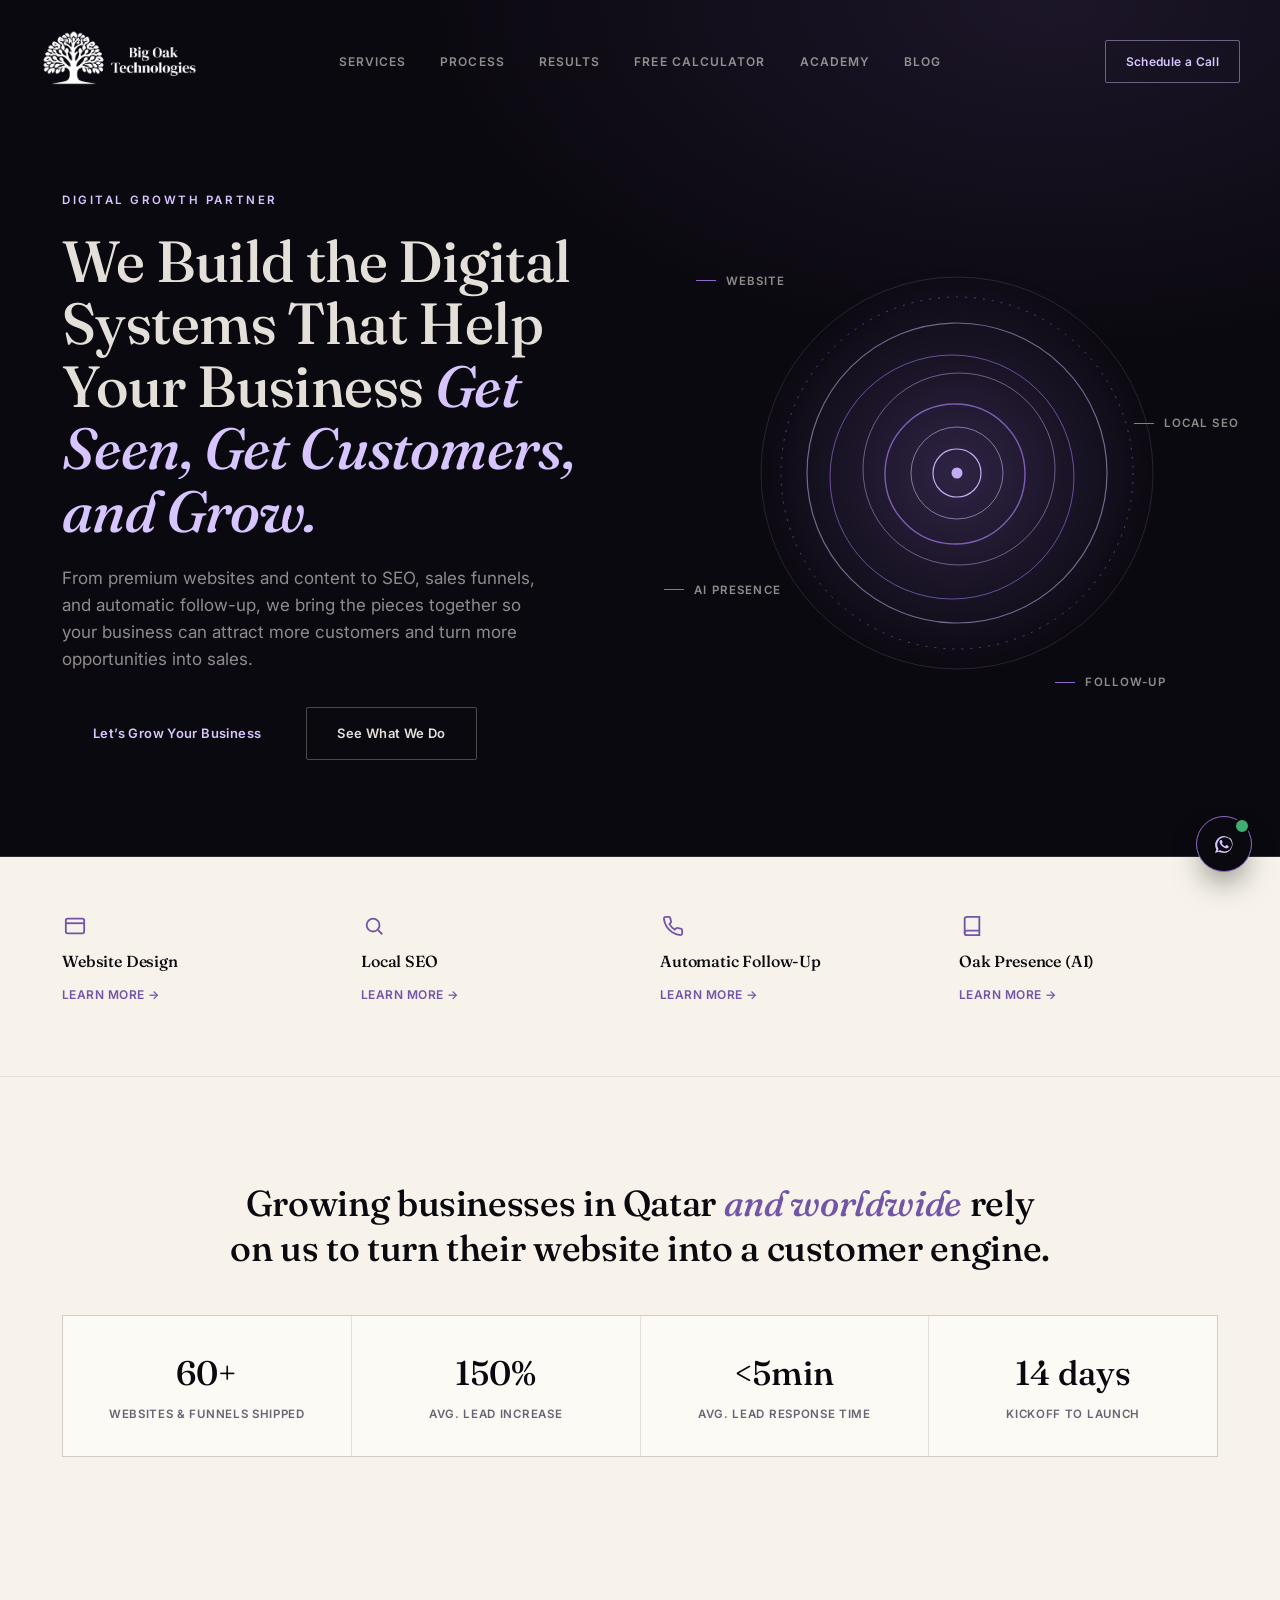
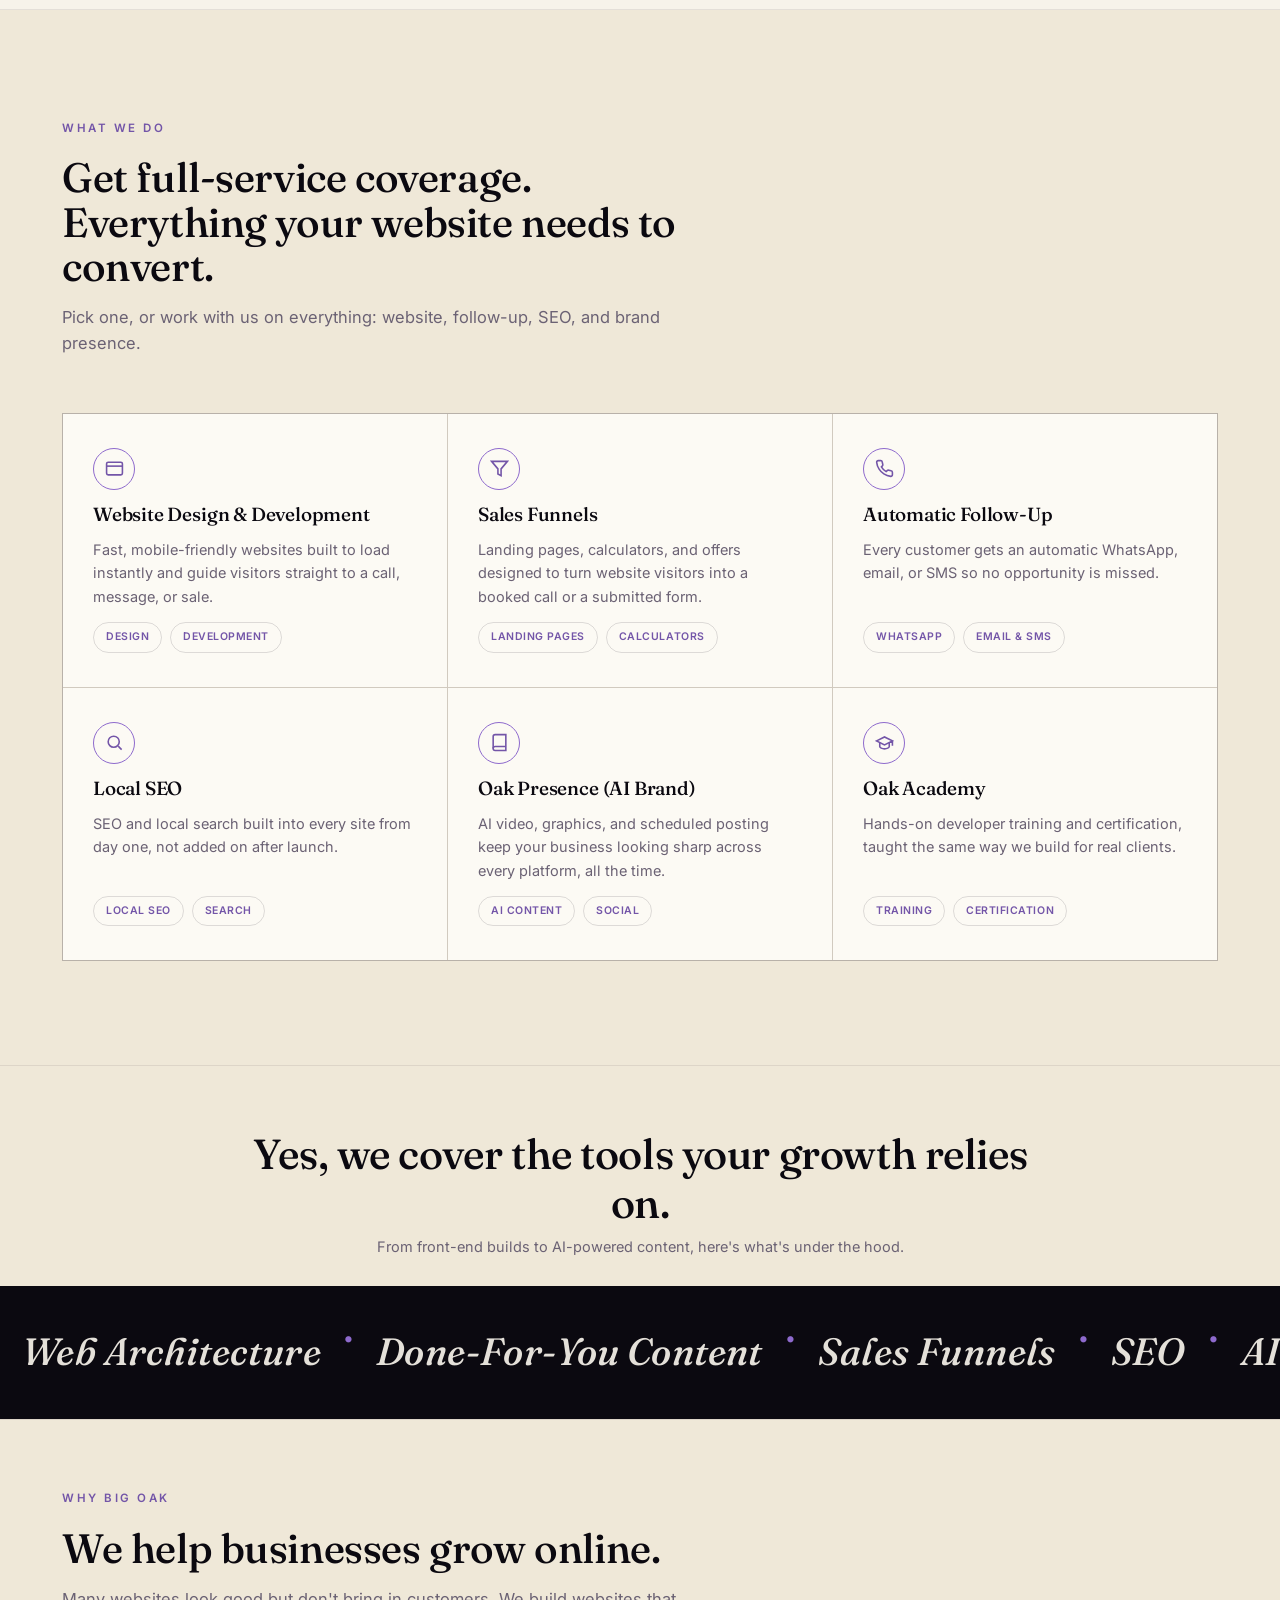
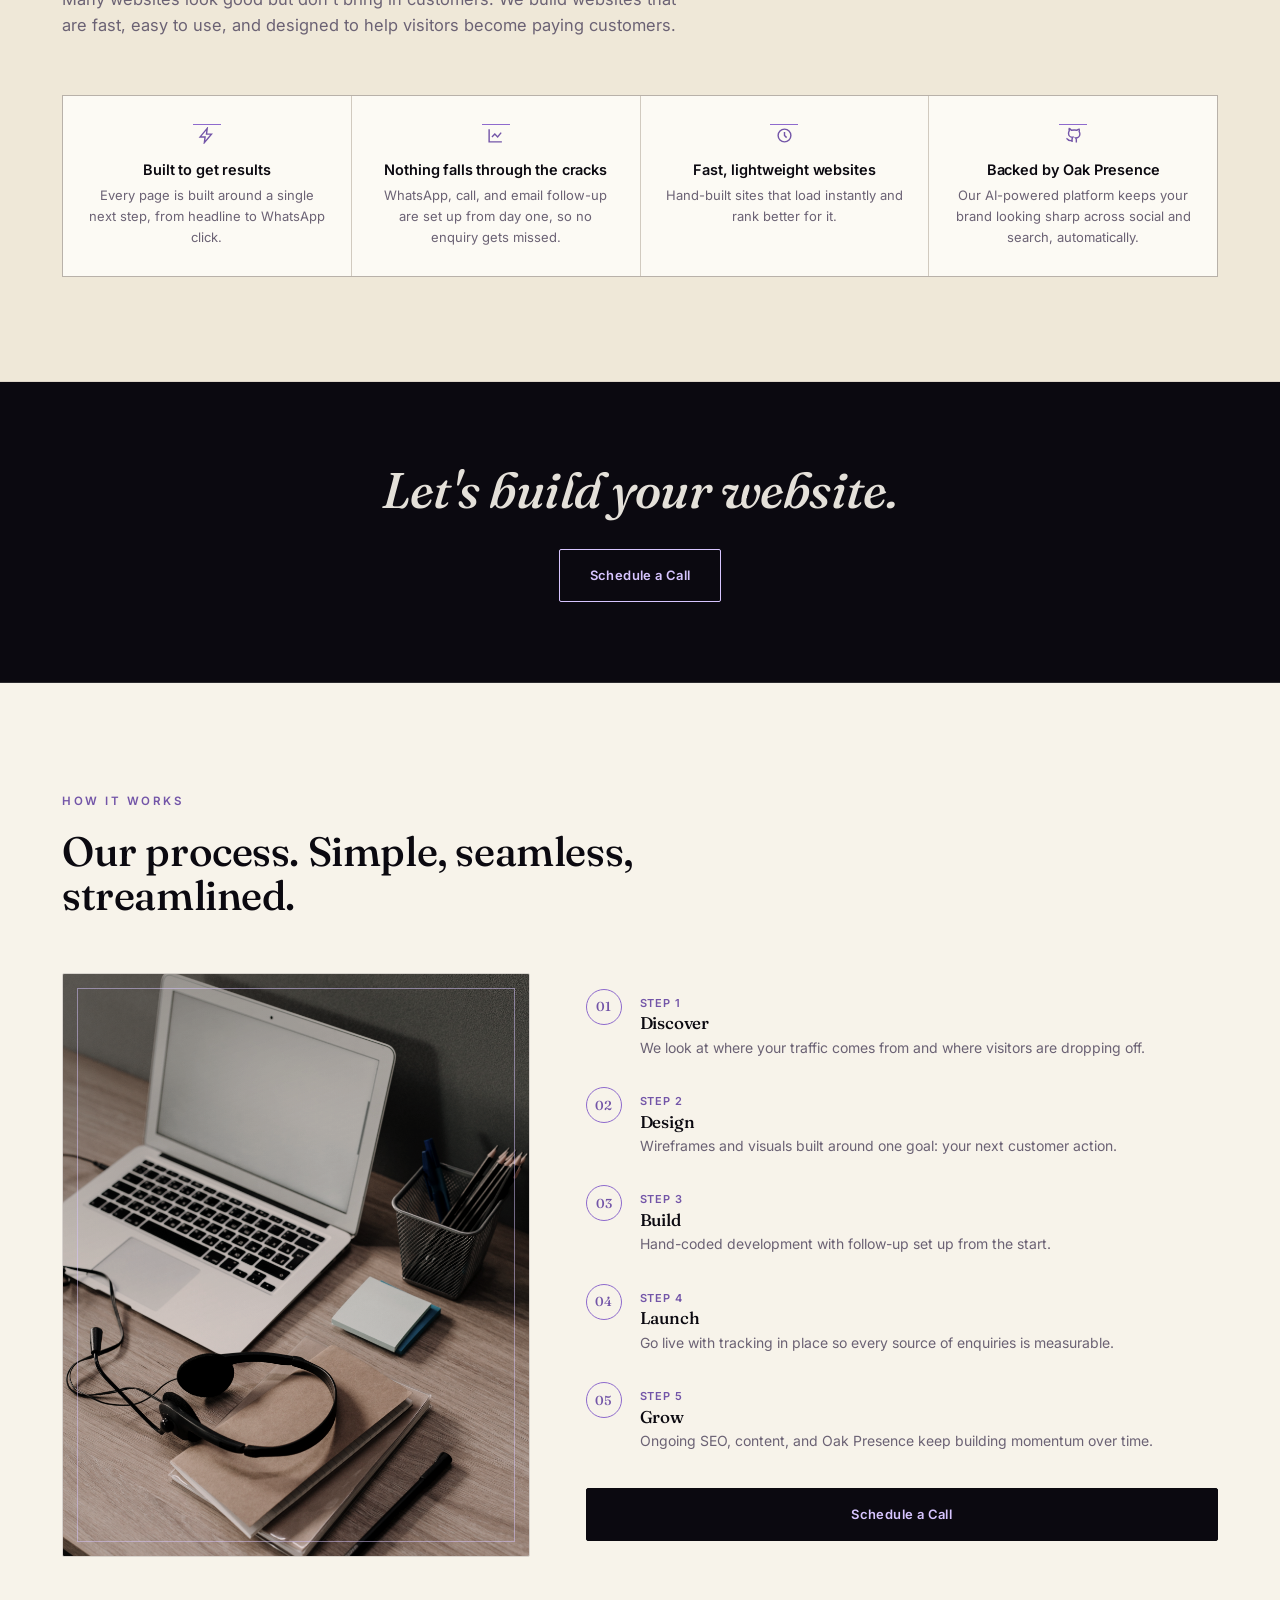
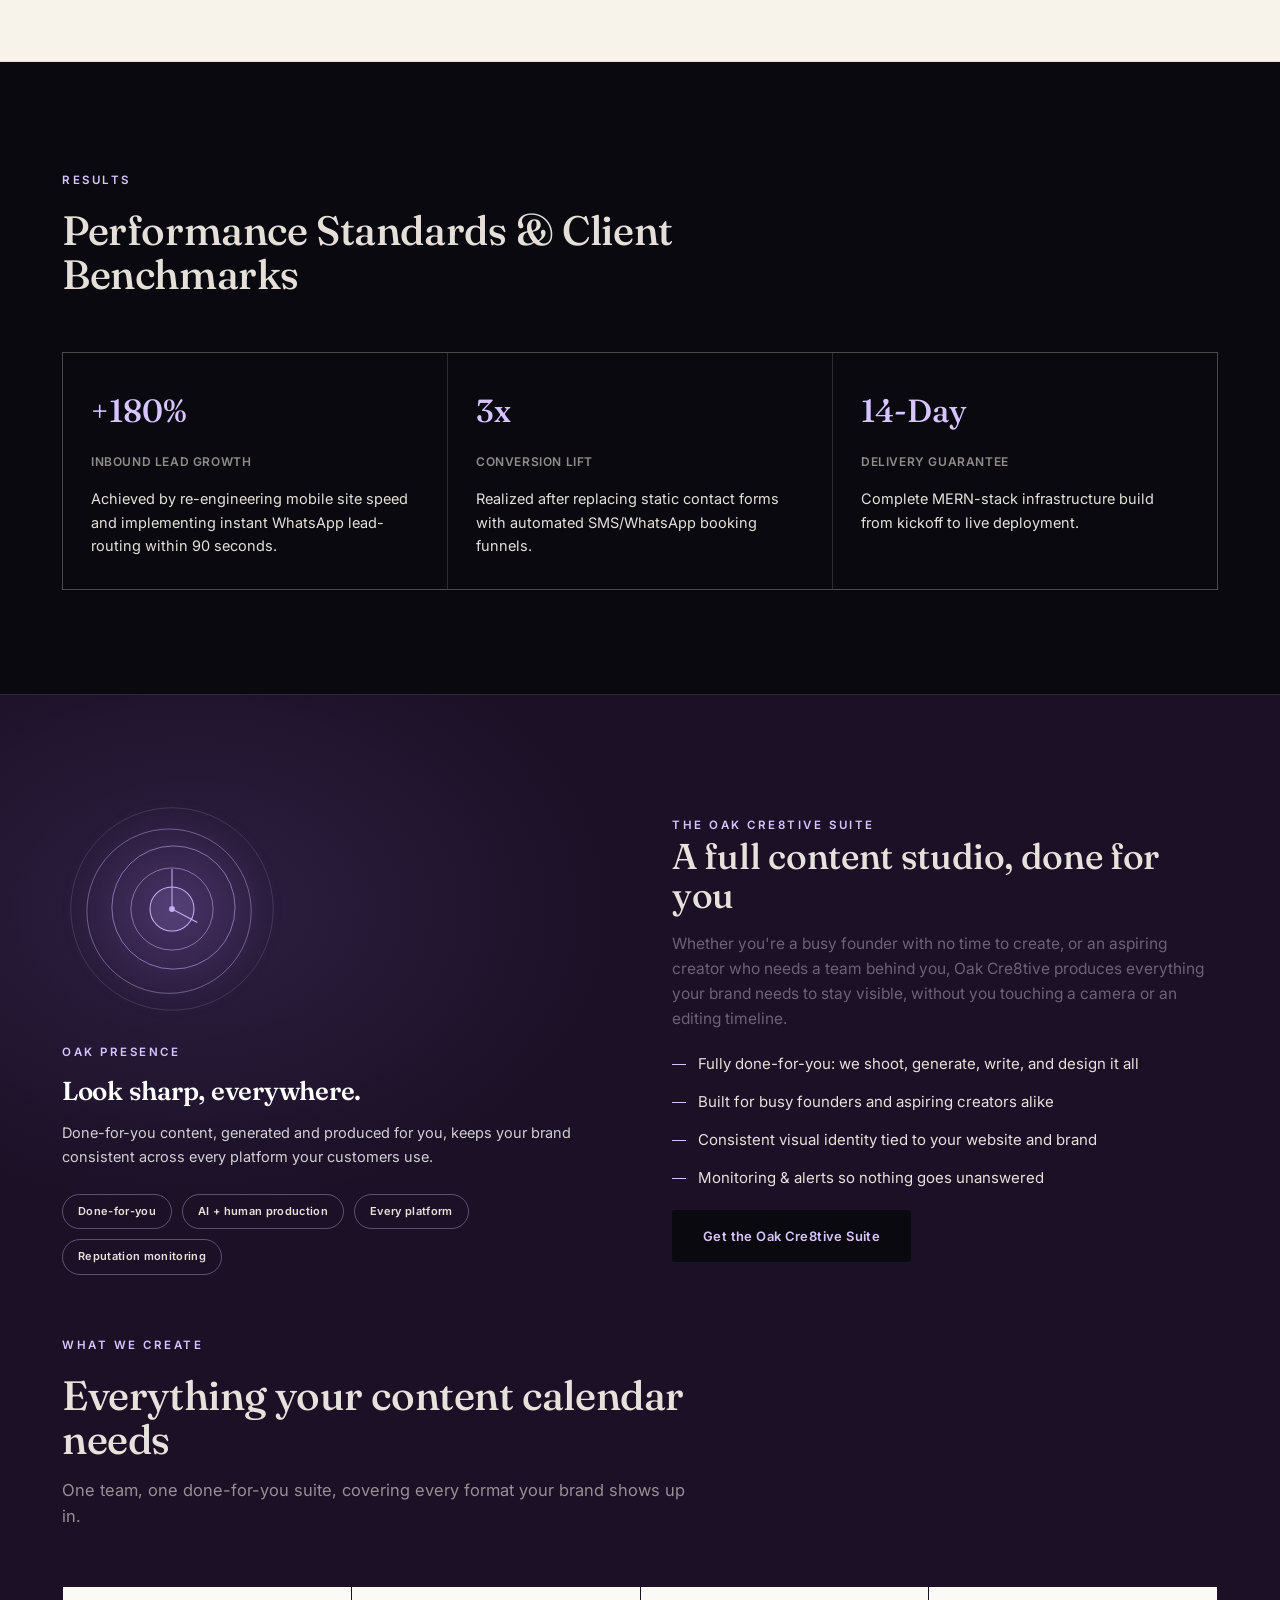
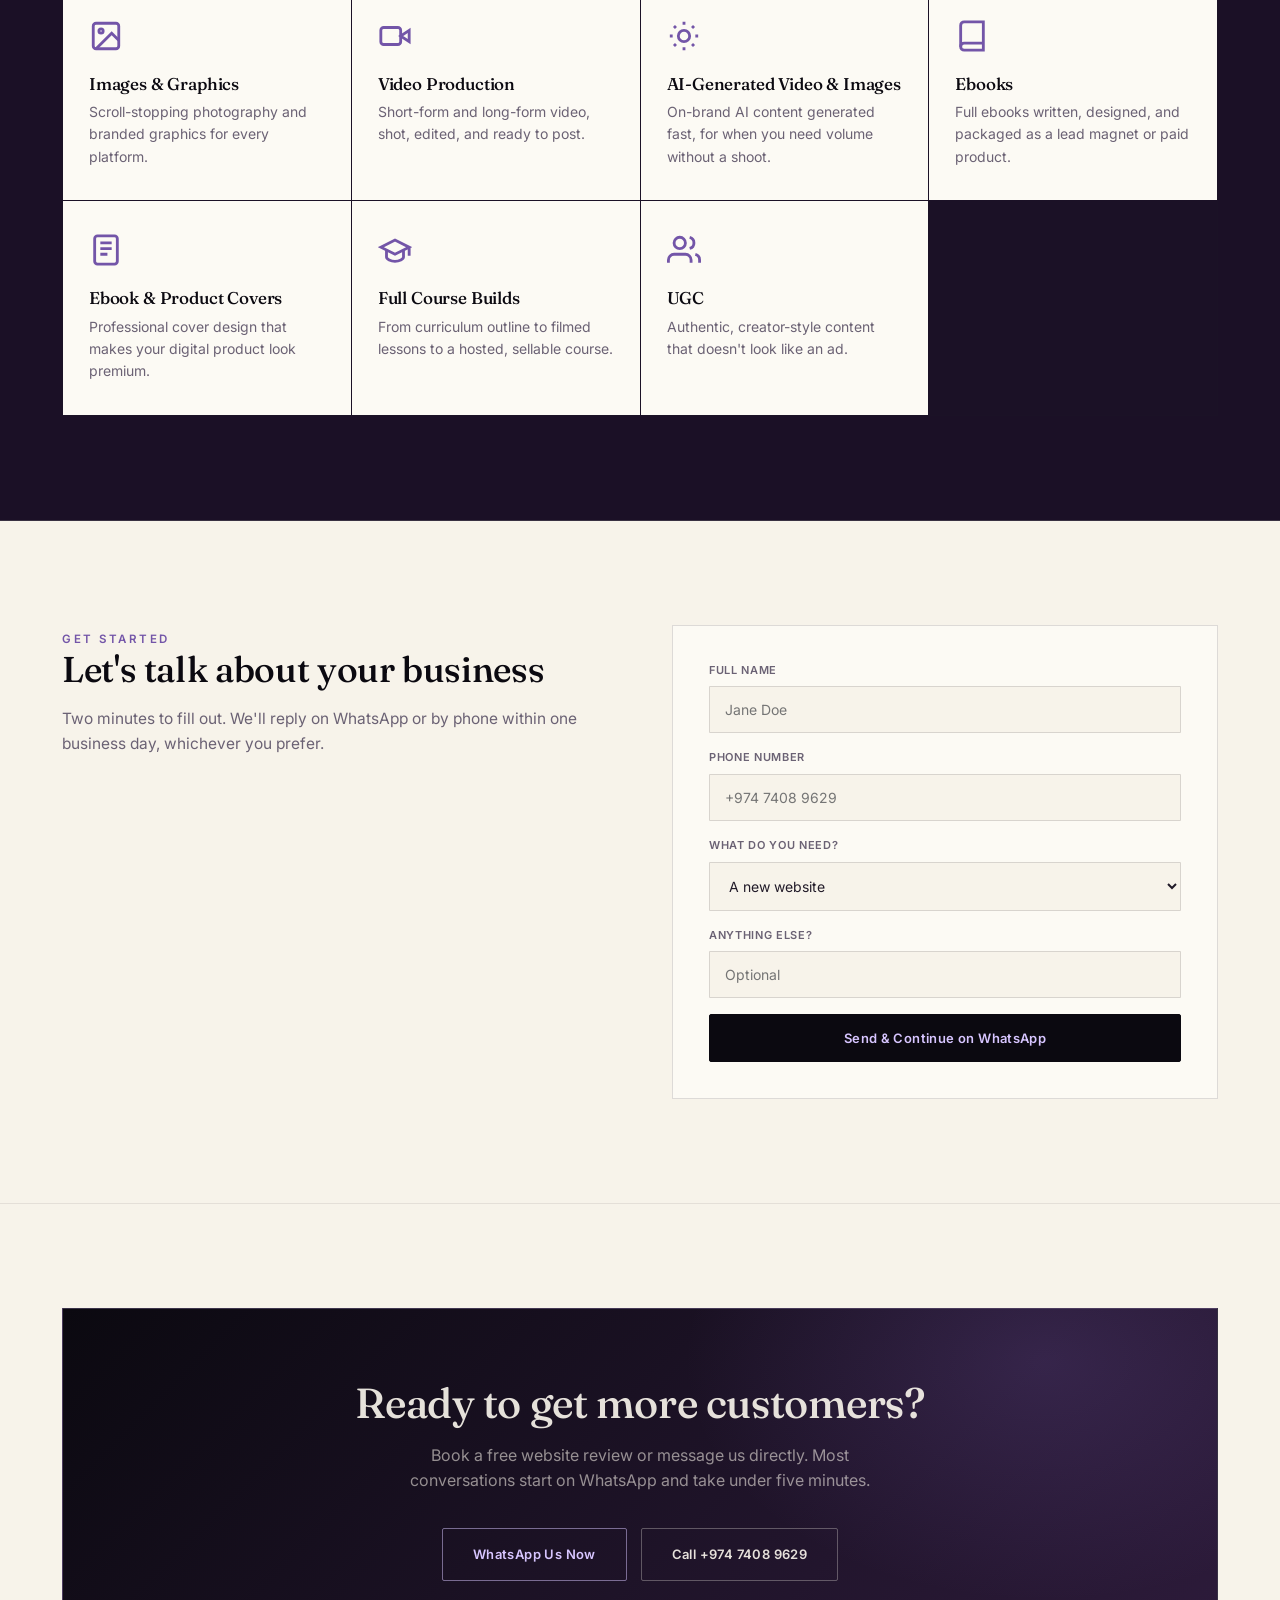
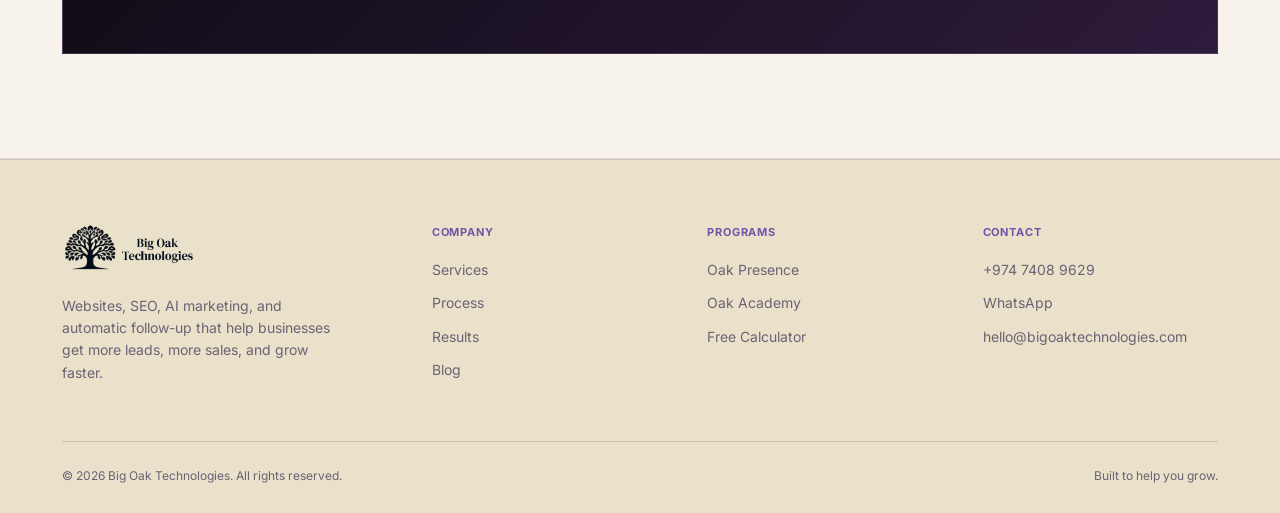
==== commit c4ad37ad: "relinked and updated" ====
--- a/index.html
+++ b/index.html
@@ -1,4 +1,4 @@
-brand<!DOCTYPE html>
+<!DOCTYPE html>
 <html lang="en">
 <head>
 <meta charset="UTF-8">
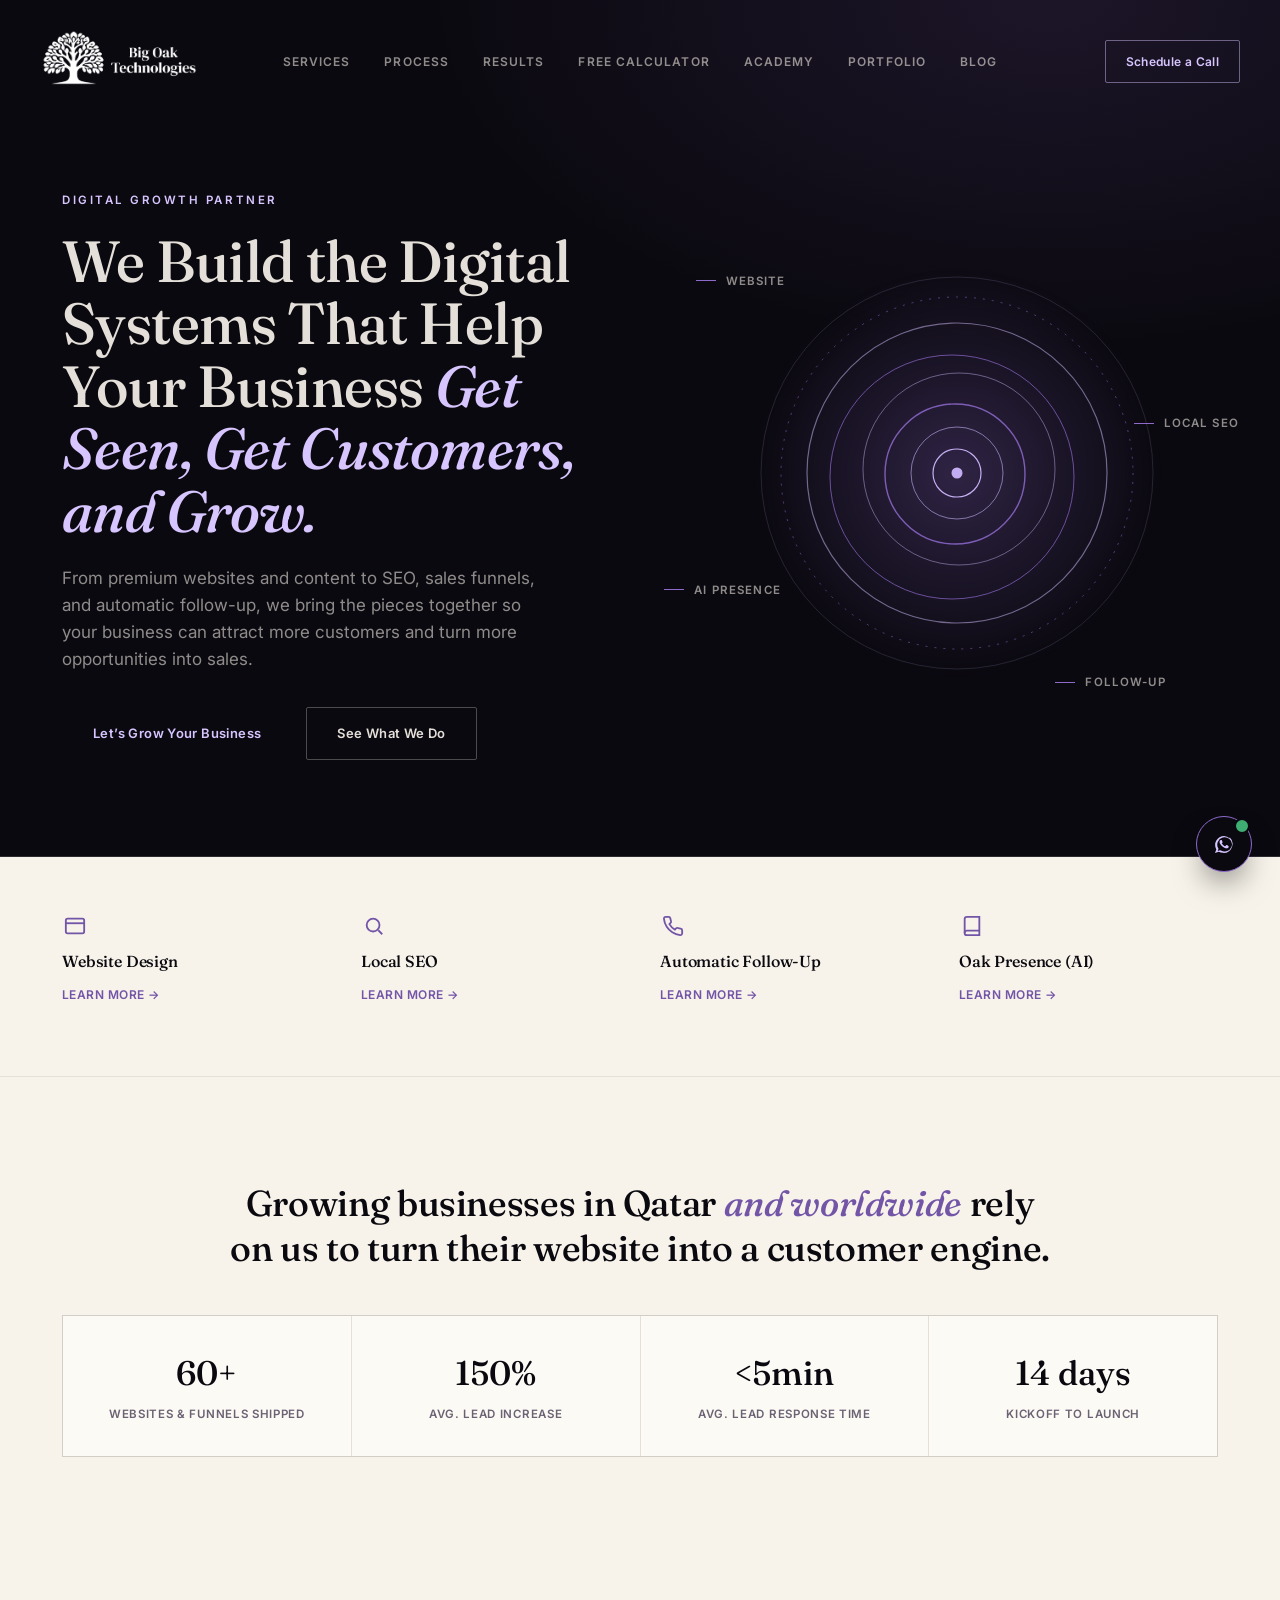
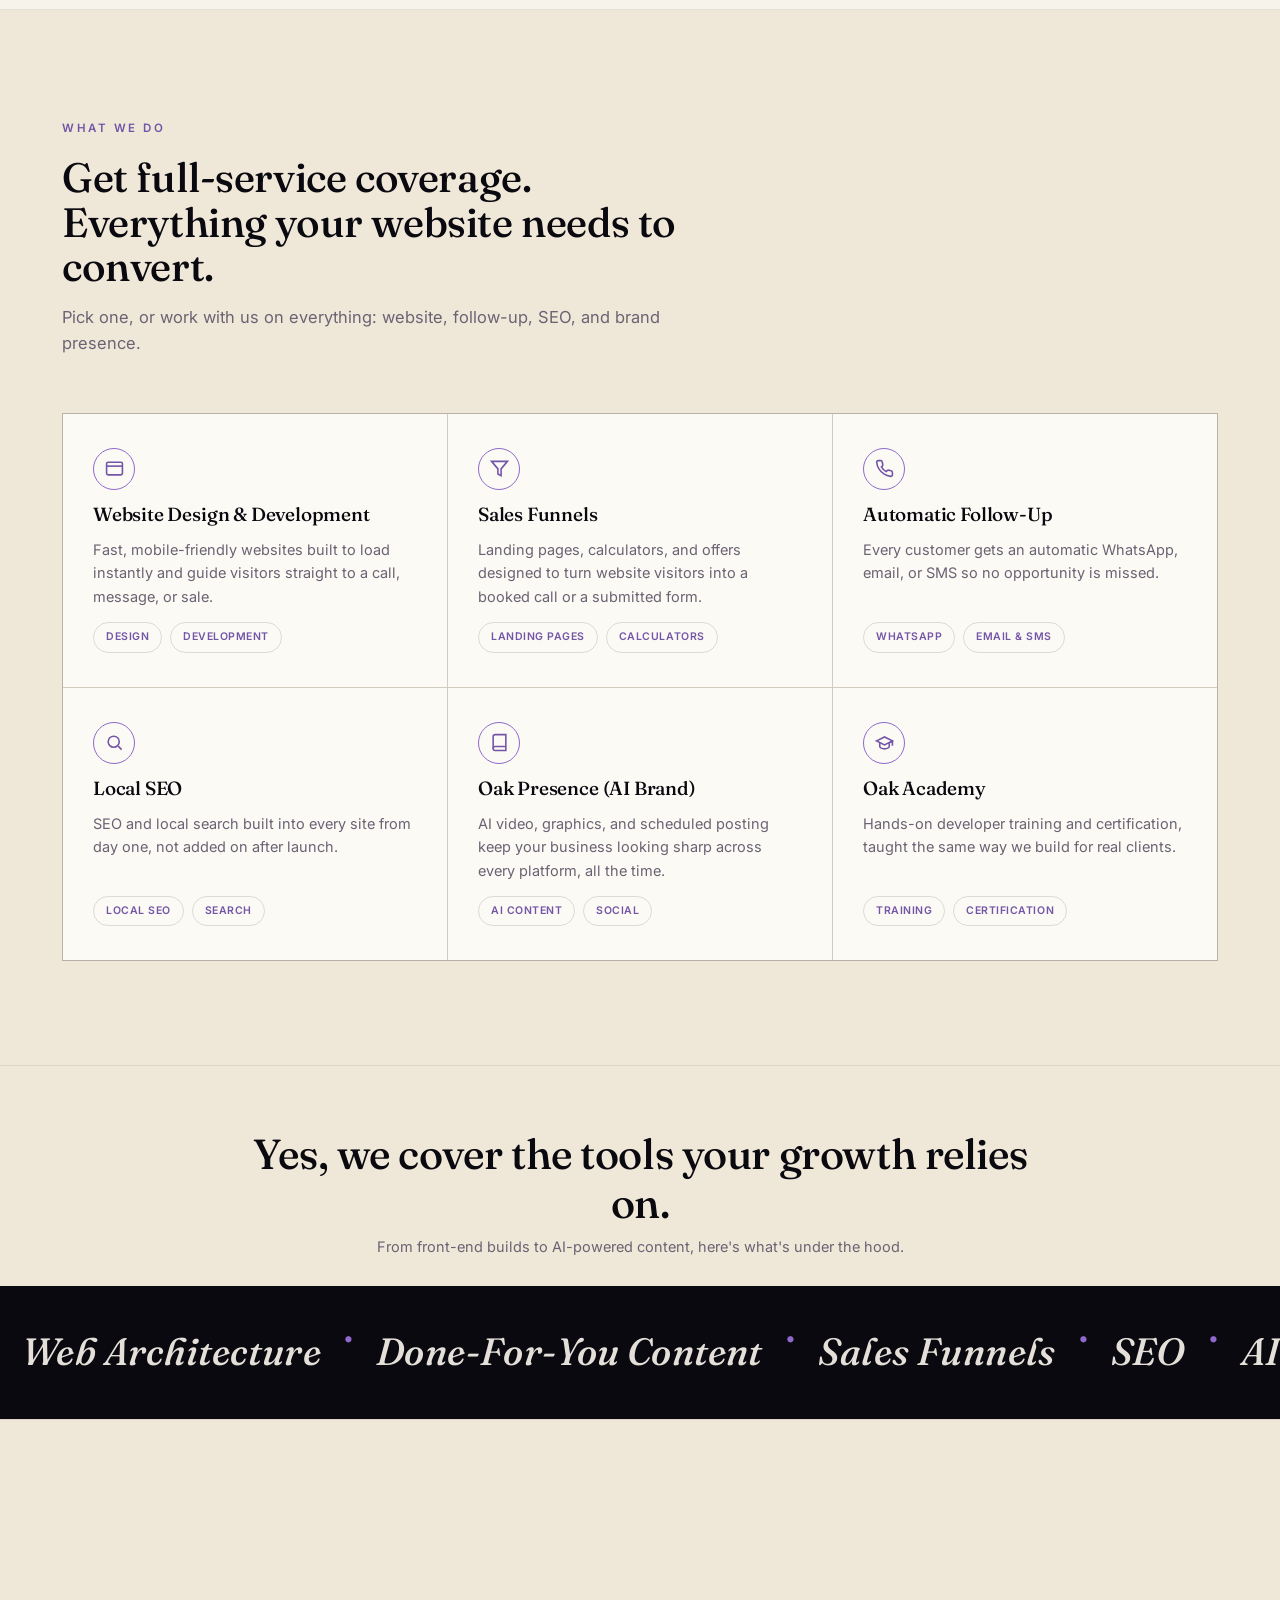
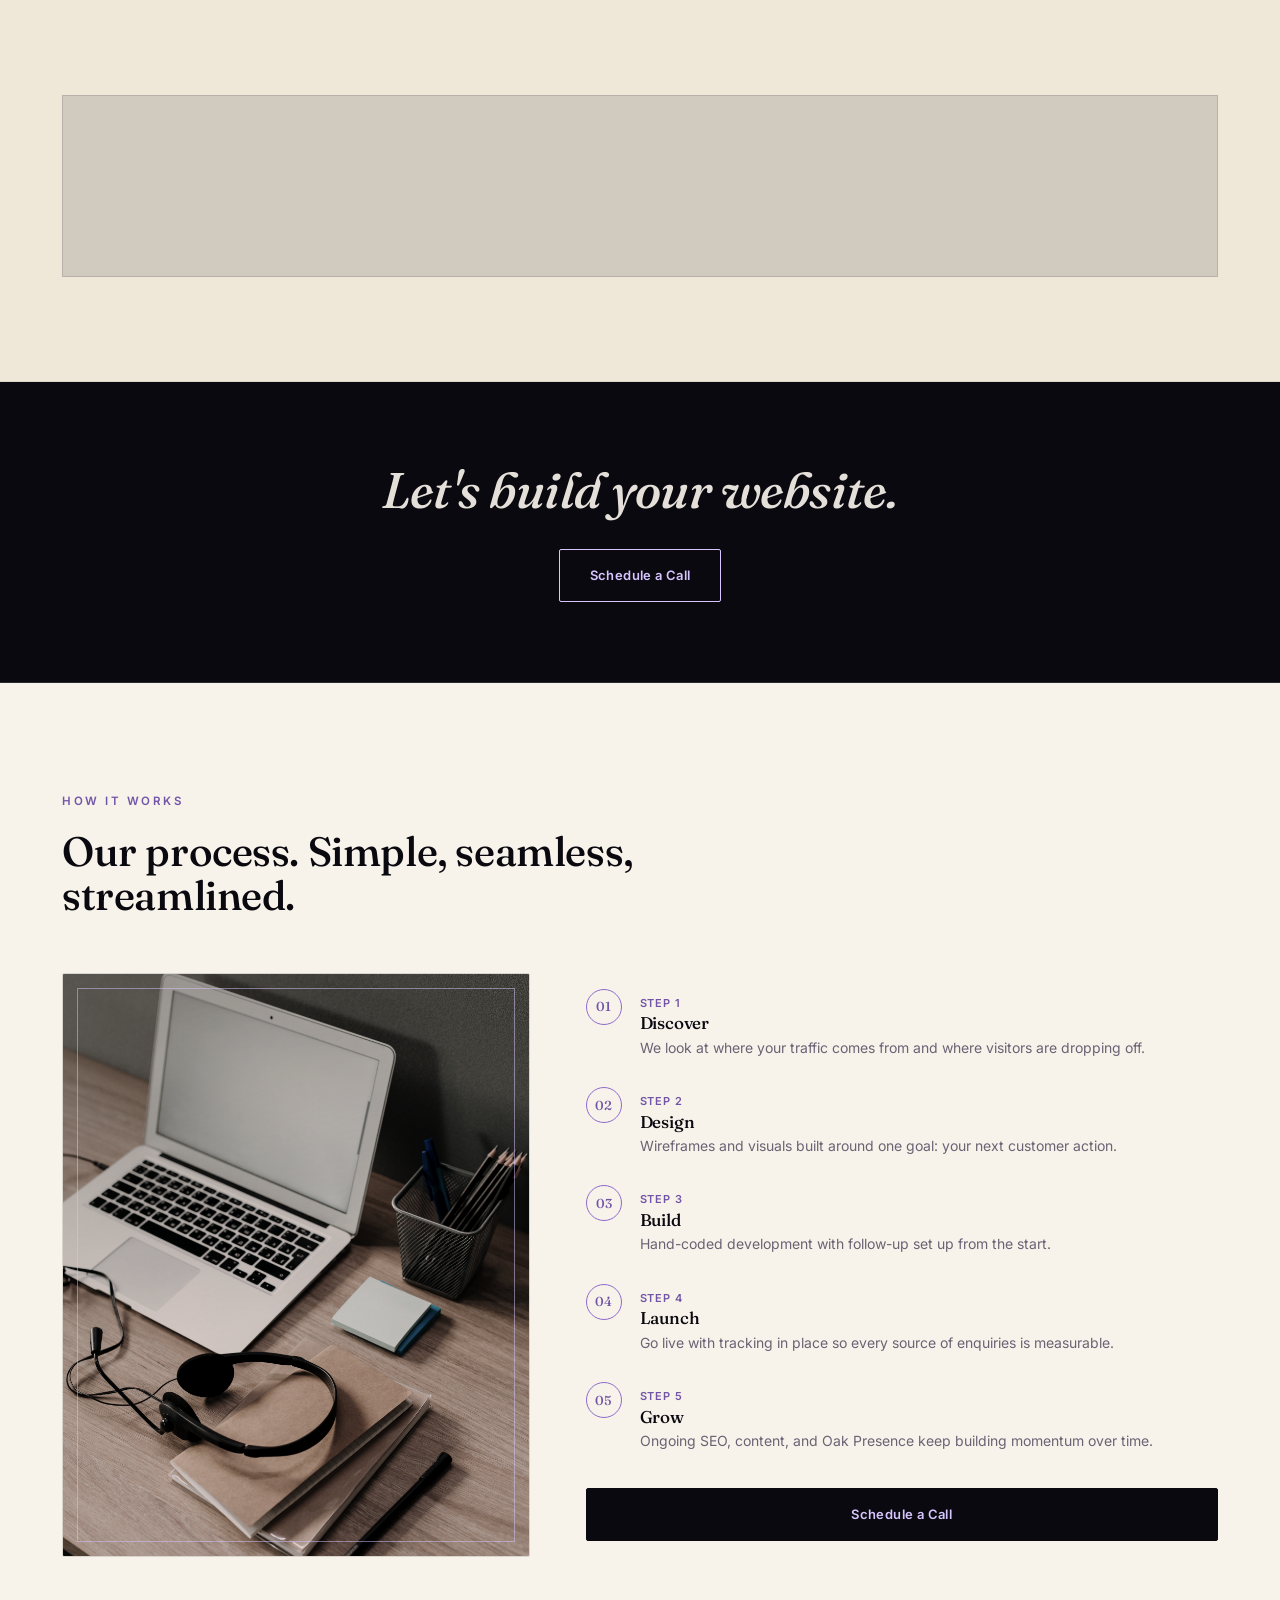
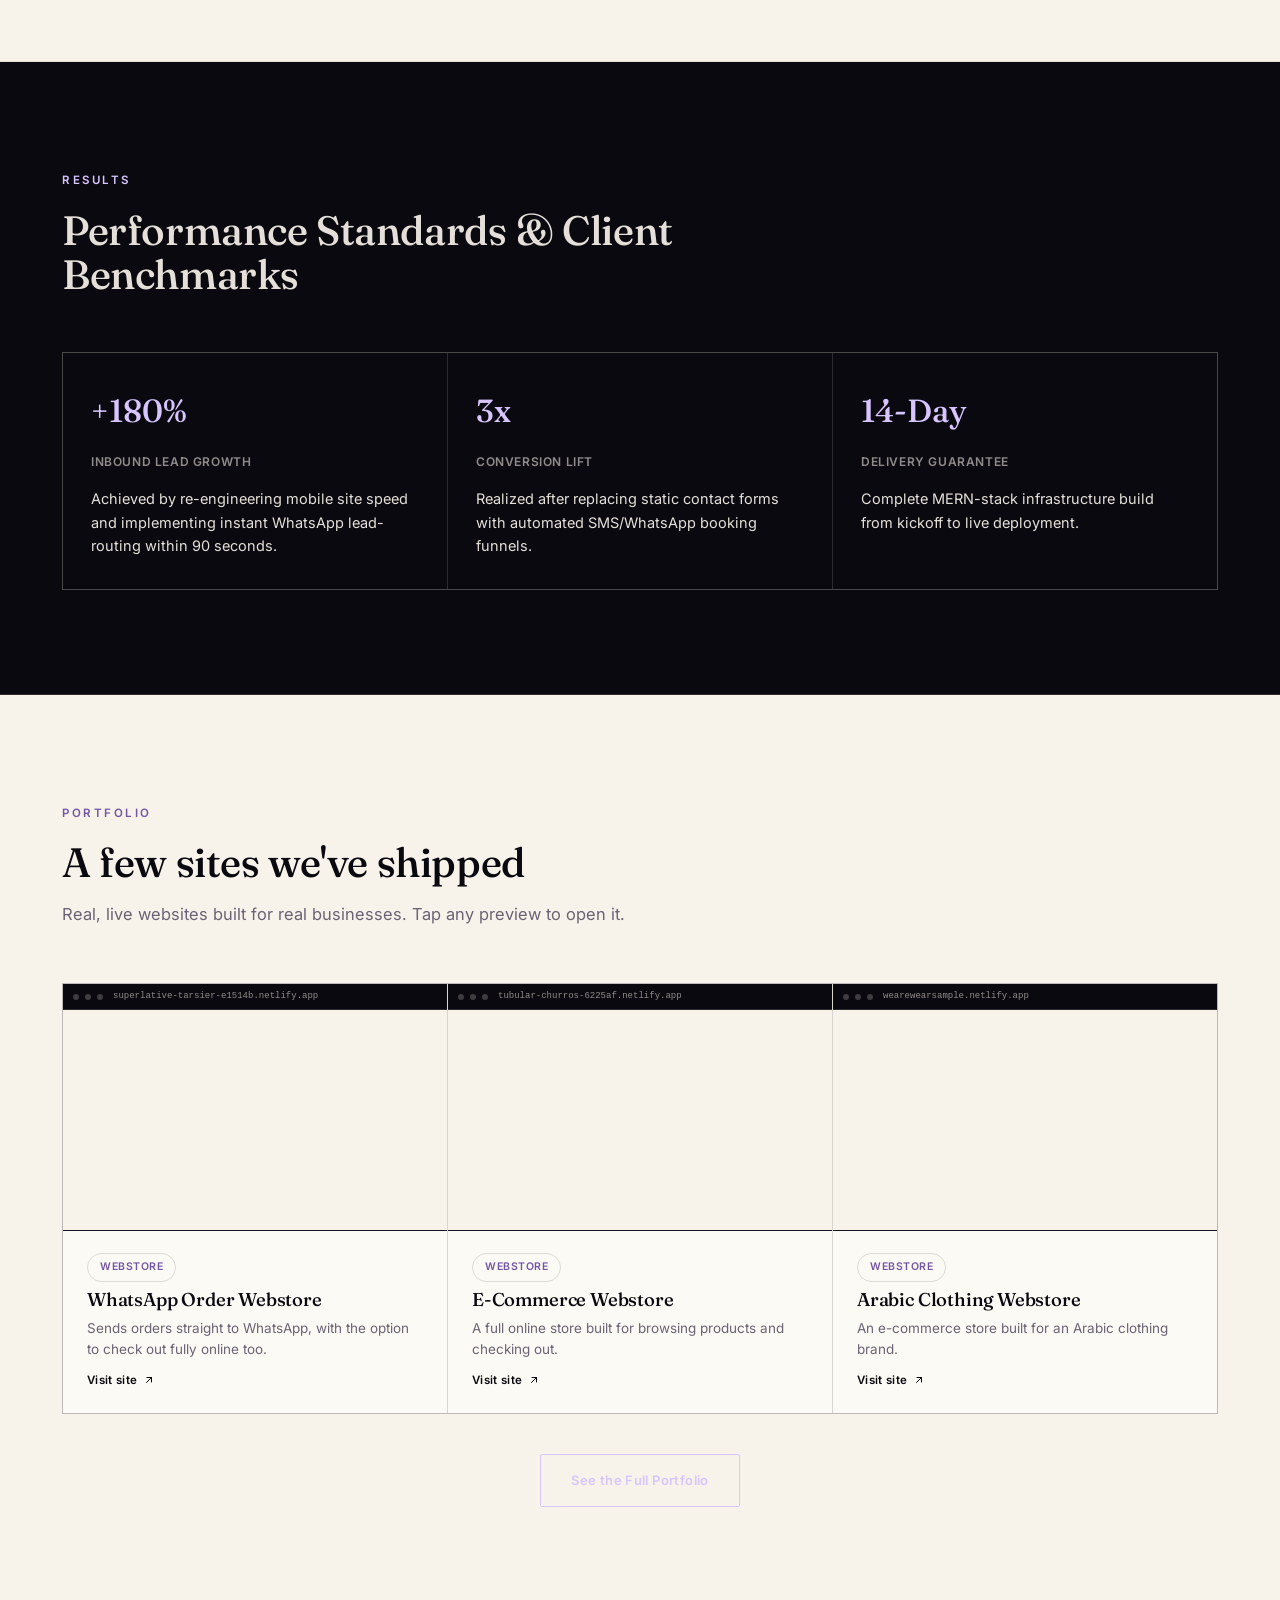
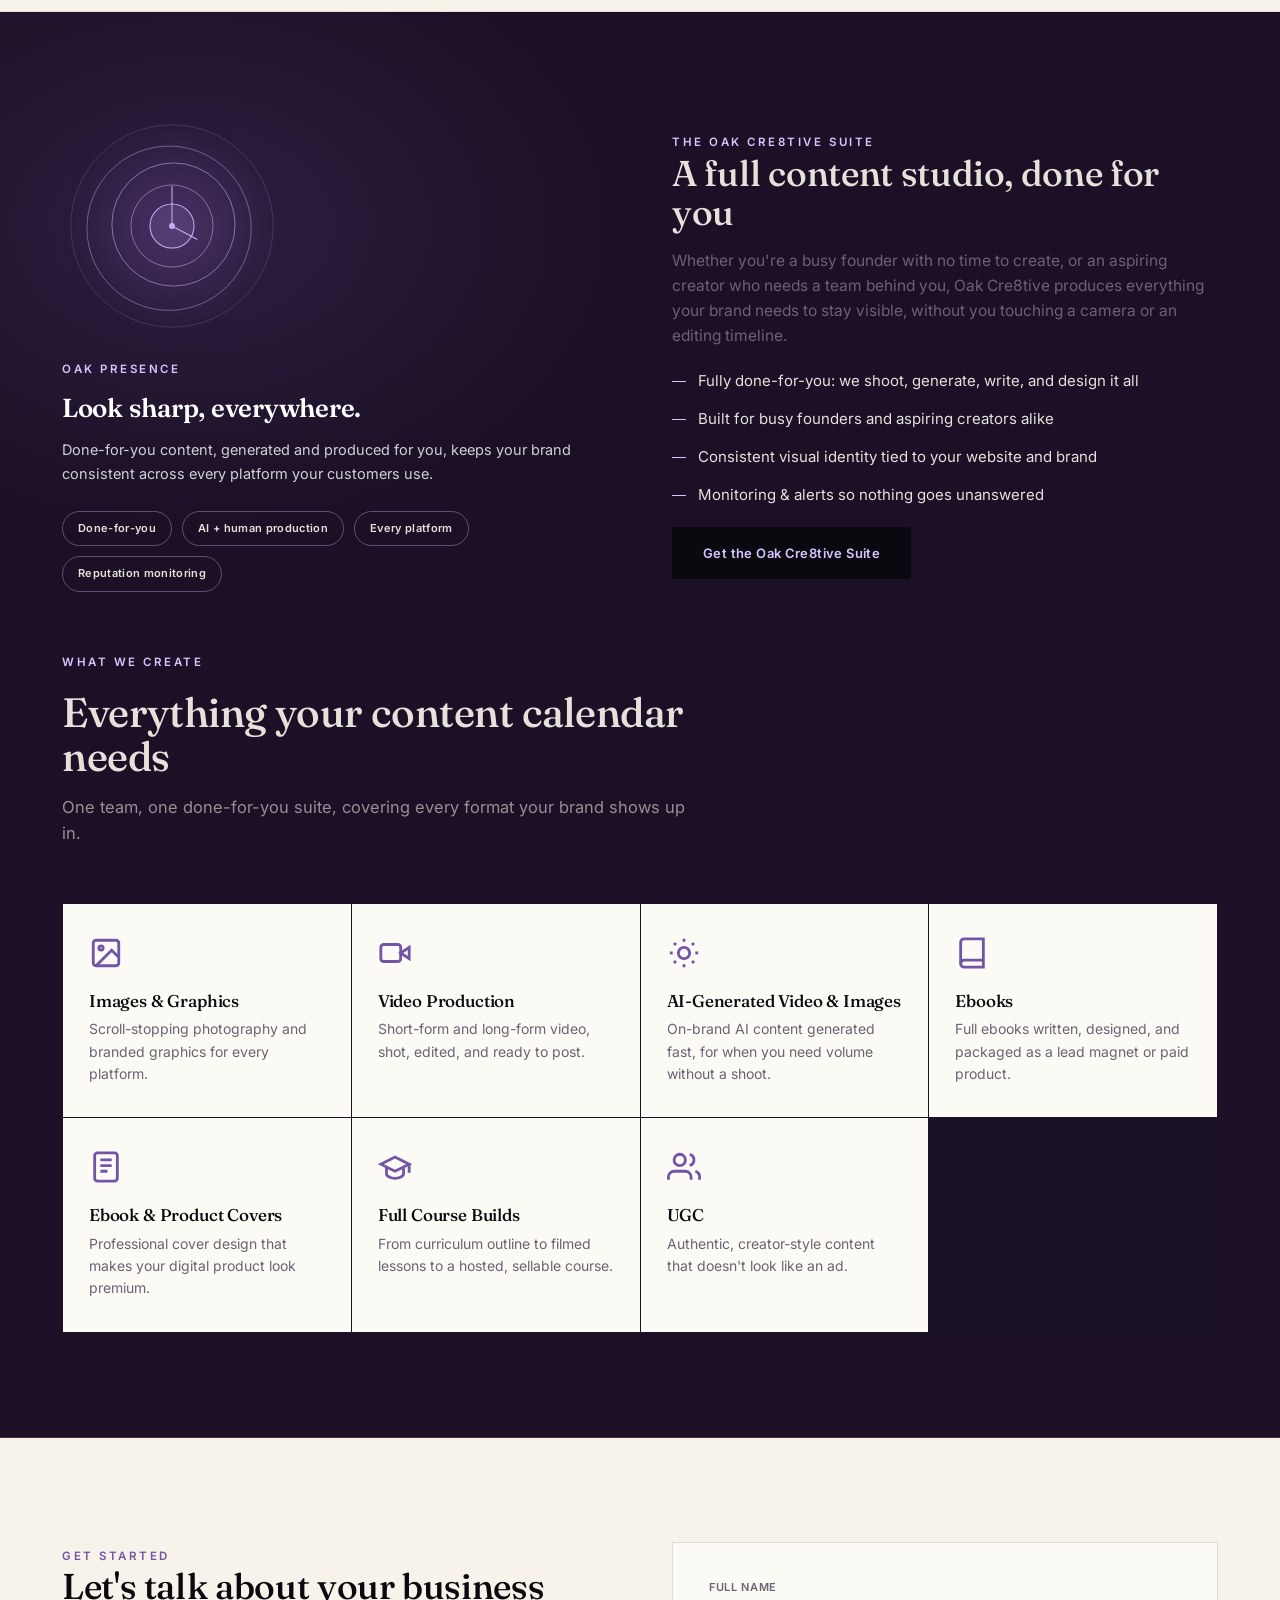
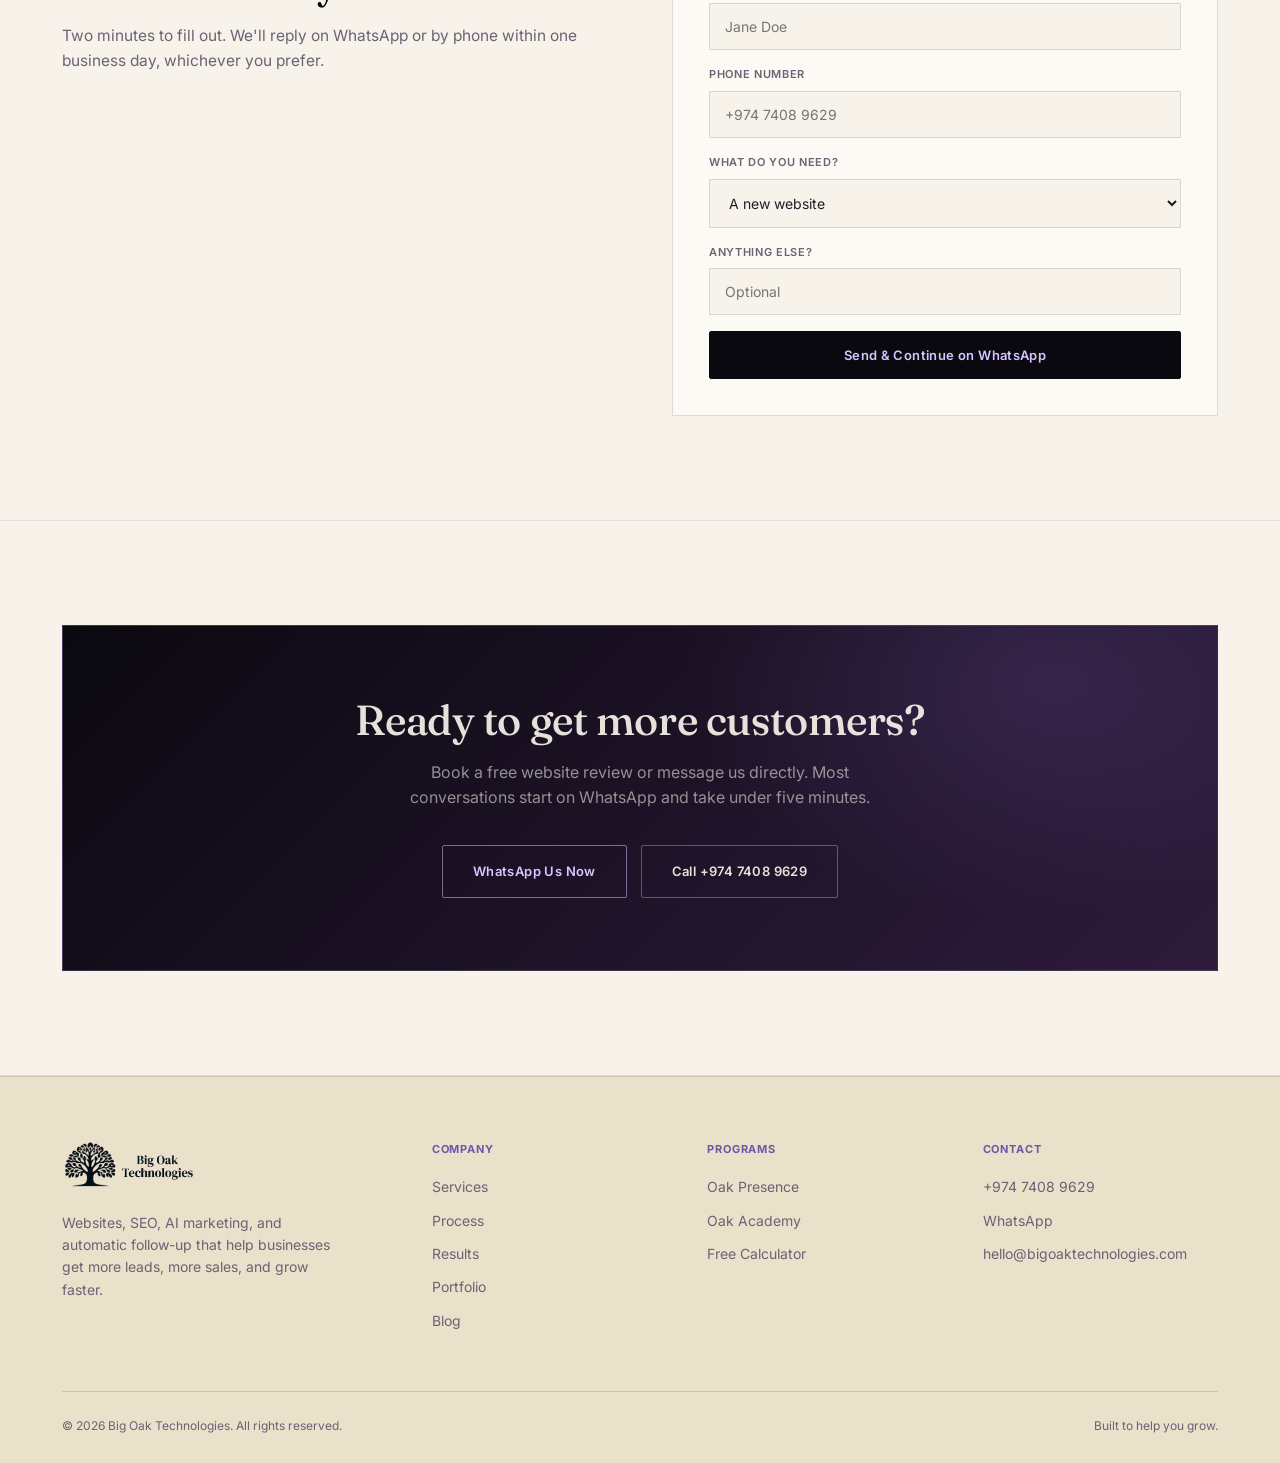
==== commit 55aec8fe: "relinked and updated" ====
--- a/index.html
+++ b/index.html
@@ -93,6 +93,7 @@
     <a href="#results">Results</a>
     <a href="calculator.html">Free Calculator</a>
     <a href="academy.html">Academy</a>
+    <a href="portfolio.html">Portfolio</a>
     <a href="blog/index.html">Blog</a>
   </div>
   <a href="https://wa.me/97474089629?text=Hi%20Big%20Oak%20Technologies%2C%20I%27d%20like%20to%20schedule%20a%20call." target="_blank" rel="noopener" class="btn btn-dark btn-sm floating-nav-cta">Schedule a Call</a>
@@ -109,6 +110,7 @@
       <a href="#results">Results</a>
       <a href="calculator.html">Free Calculator</a>
       <a href="academy.html">Academy</a>
+    <a href="portfolio.html">Portfolio</a>
       <a href="blog/index.html">Blog</a>
     </div>
     <div class="top-nav-cta">
@@ -128,6 +130,7 @@
     <a href="#results">Results</a>
     <a href="calculator.html">Free Calculator</a>
     <a href="academy.html">Academy</a>
+    <a href="portfolio.html">Portfolio</a>
     <a href="blog/index.html">Blog</a>
   </div>
   <div class="wrap hero-wrap">
@@ -379,6 +382,67 @@
         <div class="t-person">Delivery Guarantee</div>
         <p class="t-quote">Complete MERN-stack infrastructure build from kickoff to live deployment.</p>
       </div>
+    </div>
+  </div>
+</section>
+
+<!-- ===================== PORTFOLIO PREVIEW ===================== -->
+<section id="portfolio-preview">
+  <div class="wrap">
+    <div class="section-head reveal">
+      <span class="eyebrow">Portfolio</span>
+      <h2>A few sites we've shipped</h2>
+      <p>Real, live websites built for real businesses. Tap any preview to open it.</p>
+    </div>
+
+    <div class="portfolio-grid">
+
+      <a class="portfolio-card reveal" href="https://superlative-tarsier-e1514b.netlify.app/" target="_blank" rel="noopener">
+        <div class="portfolio-preview">
+          <div class="portfolio-browser-bar"><span></span><span></span><span></span><em>superlative-tarsier-e1514b.netlify.app</em></div>
+          <iframe src="https://superlative-tarsier-e1514b.netlify.app/" loading="lazy" title="Preview of a WhatsApp order webstore" tabindex="-1"></iframe>
+          <div class="portfolio-preview-veil"><span>Tap to view live site</span></div>
+        </div>
+        <div class="portfolio-info">
+          <span class="tag">Webstore</span>
+          <h3>WhatsApp Order Webstore</h3>
+          <p>Sends orders straight to WhatsApp, with the option to check out fully online too.</p>
+          <span class="portfolio-link-out">Visit site<svg viewBox="0 0 24 24" fill="none" stroke="currentColor" stroke-width="2" stroke-linecap="round" stroke-linejoin="round"><path d="M7 17 17 7M8 7h9v9"/></svg></span>
+        </div>
+      </a>
+
+      <a class="portfolio-card reveal" href="https://tubular-churros-6225af.netlify.app/" target="_blank" rel="noopener">
+        <div class="portfolio-preview">
+          <div class="portfolio-browser-bar"><span></span><span></span><span></span><em>tubular-churros-6225af.netlify.app</em></div>
+          <iframe src="https://tubular-churros-6225af.netlify.app/" loading="lazy" title="Preview of an ecommerce webstore" tabindex="-1"></iframe>
+          <div class="portfolio-preview-veil"><span>Tap to view live site</span></div>
+        </div>
+        <div class="portfolio-info">
+          <span class="tag">Webstore</span>
+          <h3>E-Commerce Webstore</h3>
+          <p>A full online store built for browsing products and checking out.</p>
+          <span class="portfolio-link-out">Visit site<svg viewBox="0 0 24 24" fill="none" stroke="currentColor" stroke-width="2" stroke-linecap="round" stroke-linejoin="round"><path d="M7 17 17 7M8 7h9v9"/></svg></span>
+        </div>
+      </a>
+
+      <a class="portfolio-card reveal" href="https://wearewearsample.netlify.app/" target="_blank" rel="noopener">
+        <div class="portfolio-preview">
+          <div class="portfolio-browser-bar"><span></span><span></span><span></span><em>wearewearsample.netlify.app</em></div>
+          <iframe src="https://wearewearsample.netlify.app/" loading="lazy" title="Preview of an Arabic clothing webstore" tabindex="-1"></iframe>
+          <div class="portfolio-preview-veil"><span>Tap to view live site</span></div>
+        </div>
+        <div class="portfolio-info">
+          <span class="tag">Webstore</span>
+          <h3>Arabic Clothing Webstore</h3>
+          <p>An e-commerce store built for an Arabic clothing brand.</p>
+          <span class="portfolio-link-out">Visit site<svg viewBox="0 0 24 24" fill="none" stroke="currentColor" stroke-width="2" stroke-linecap="round" stroke-linejoin="round"><path d="M7 17 17 7M8 7h9v9"/></svg></span>
+        </div>
+      </a>
+
+    </div>
+
+    <div class="portfolio-preview-more reveal">
+      <a href="portfolio.html" class="btn btn-line">See the Full Portfolio</a>
     </div>
   </div>
 </section>
@@ -530,6 +594,7 @@
           <li><a href="#services">Services</a></li>
           <li><a href="#process">Process</a></li>
           <li><a href="#results">Results</a></li>
+          <li><a href="portfolio.html">Portfolio</a></li>
           <li><a href="blog/index.html">Blog</a></li>
         </ul>
       </div>
--- a/assets/css/style.css
+++ b/assets/css/style.css
@@ -213,7 +213,7 @@
   letter-spacing:.08em; color:var(--on-ink-muted); white-space:nowrap; transition:color .15s;
 }
 .floating-nav-links a:hover{ color:var(--violet-hi); }
-.floating-nav-cta{ flex-shrink:0; }
+.floating-nav-cta{ flex-shrink:0; border-radius:var(--pill) !important; }
 @media(max-width:860px){
   .floating-nav{ top:12px; width:calc(100% - 24px); max-width:640px; padding:8px 12px; gap:14px; justify-content:space-between; }
   .floating-nav-links{ gap:14px; flex-shrink:1; min-width:0; padding-left:12px; }
@@ -629,6 +629,71 @@
 .blog-filter button{ font-family:'Inter', sans-serif; font-weight:600; font-size:11.5px; text-transform:uppercase; letter-spacing:.05em; padding:10px 18px; border-radius:999px; border:1px solid var(--line); background:transparent; color:var(--text); cursor:pointer; transition:all .15s; }
 .blog-filter button:hover{ border-color:var(--violet); color:var(--violet-dim); }
 .blog-filter button.active{ background:var(--ink); color:var(--violet-hi); border-color:var(--ink); }
+
+/* ---------- PORTFOLIO ---------- */
+.portfolio-hero{ text-align:left; }
+.portfolio-hero .wrap{ max-width:760px; }
+.portfolio-hero h1{ font-size:clamp(38px,6vw,64px); font-weight:600; }
+.portfolio-tap-hint{ display:inline-flex; align-items:center; gap:10px; font-family:'Inter', sans-serif; font-size:12.5px; font-weight:600; letter-spacing:.04em; text-transform:uppercase; color:var(--violet-hi); margin-top:26px; }
+.portfolio-tap-hint svg{ width:15px; height:15px; flex-shrink:0; }
+
+.portfolio-grid{ display:grid; grid-template-columns:repeat(auto-fill, minmax(320px,1fr)); gap:1px; background:var(--line); border:1px solid var(--line); }
+.portfolio-card{
+  background:var(--card); display:flex; flex-direction:column; text-decoration:none;
+  transition:background .18s ease, transform .18s ease; position:relative;
+}
+.portfolio-card:hover{ background:var(--paper); transform:translateY(-2px); }
+
+.portfolio-preview{
+  position:relative; width:100%; padding-top:64%; overflow:hidden;
+  background:var(--ink-2); border-bottom:1px solid var(--line);
+}
+.portfolio-browser-bar{
+  position:absolute; top:0; left:0; right:0; height:26px; z-index:2;
+  display:flex; align-items:center; gap:6px; padding:0 10px;
+  background:var(--ink); border-bottom:1px solid var(--on-ink-line);
+}
+.portfolio-browser-bar span{ width:6px; height:6px; border-radius:50%; background:rgba(247,243,234,0.22); flex-shrink:0; }
+.portfolio-browser-bar em{
+  font-style:normal; font-family:'JetBrains Mono', monospace; font-size:9px; color:var(--on-ink-muted);
+  overflow:hidden; text-overflow:ellipsis; white-space:nowrap; margin-left:4px;
+}
+.portfolio-preview iframe{
+  position:absolute; top:26px; left:0; width:400%; height:400%;
+  border:0; transform:scale(0.25); transform-origin:0 0; pointer-events:none;
+  background:var(--paper);
+}
+.portfolio-preview-veil{
+  position:absolute; inset:0; z-index:3;
+  background:linear-gradient(180deg, transparent 60%, rgba(11,9,16,0.55) 100%);
+  opacity:0; transition:opacity .2s ease;
+  display:flex; align-items:flex-end; justify-content:center; padding-bottom:14px;
+}
+.portfolio-card:hover .portfolio-preview-veil{ opacity:1; }
+.portfolio-preview-veil span{
+  display:inline-flex; align-items:center; gap:8px;
+  font-family:'Inter', sans-serif; font-size:11px; font-weight:600; letter-spacing:.05em; text-transform:uppercase;
+  color:var(--on-ink); background:rgba(11,9,16,0.7); border:1px solid var(--on-ink-line); border-radius:999px; padding:8px 16px;
+}
+
+.portfolio-info{ padding:22px 24px 24px; display:flex; flex-direction:column; gap:8px; flex:1; }
+.portfolio-info .tag{ align-self:flex-start; }
+.portfolio-info h3{ font-size:18.5px; font-weight:500; }
+.portfolio-info p{ font-size:13.5px; color:var(--muted); font-family:'Inter',sans-serif; flex:1; }
+.portfolio-info .portfolio-link-out{
+  display:inline-flex; align-items:center; gap:6px; margin-top:2px;
+  font-family:'Inter', sans-serif; font-size:11.5px; font-weight:600; letter-spacing:.03em; color:var(--ink);
+}
+.portfolio-card:hover .portfolio-link-out{ color:var(--violet-dim); }
+.portfolio-info .portfolio-link-out svg{ width:12px; height:12px; transition:transform .15s ease; }
+.portfolio-card:hover .portfolio-link-out svg{ transform:translate(2px,-2px); }
+
+.portfolio-preview-more{ display:flex; justify-content:center; margin-top:40px; }
+
+@media(max-width:480px){
+  .portfolio-preview{ padding-top:78%; }
+  .portfolio-info{ padding:18px 20px 20px; }
+}
 
 /* ---------- ARTICLE (single post) ---------- */
 .article-wrap{ max-width:720px; margin:0 auto; padding:0 32px; }
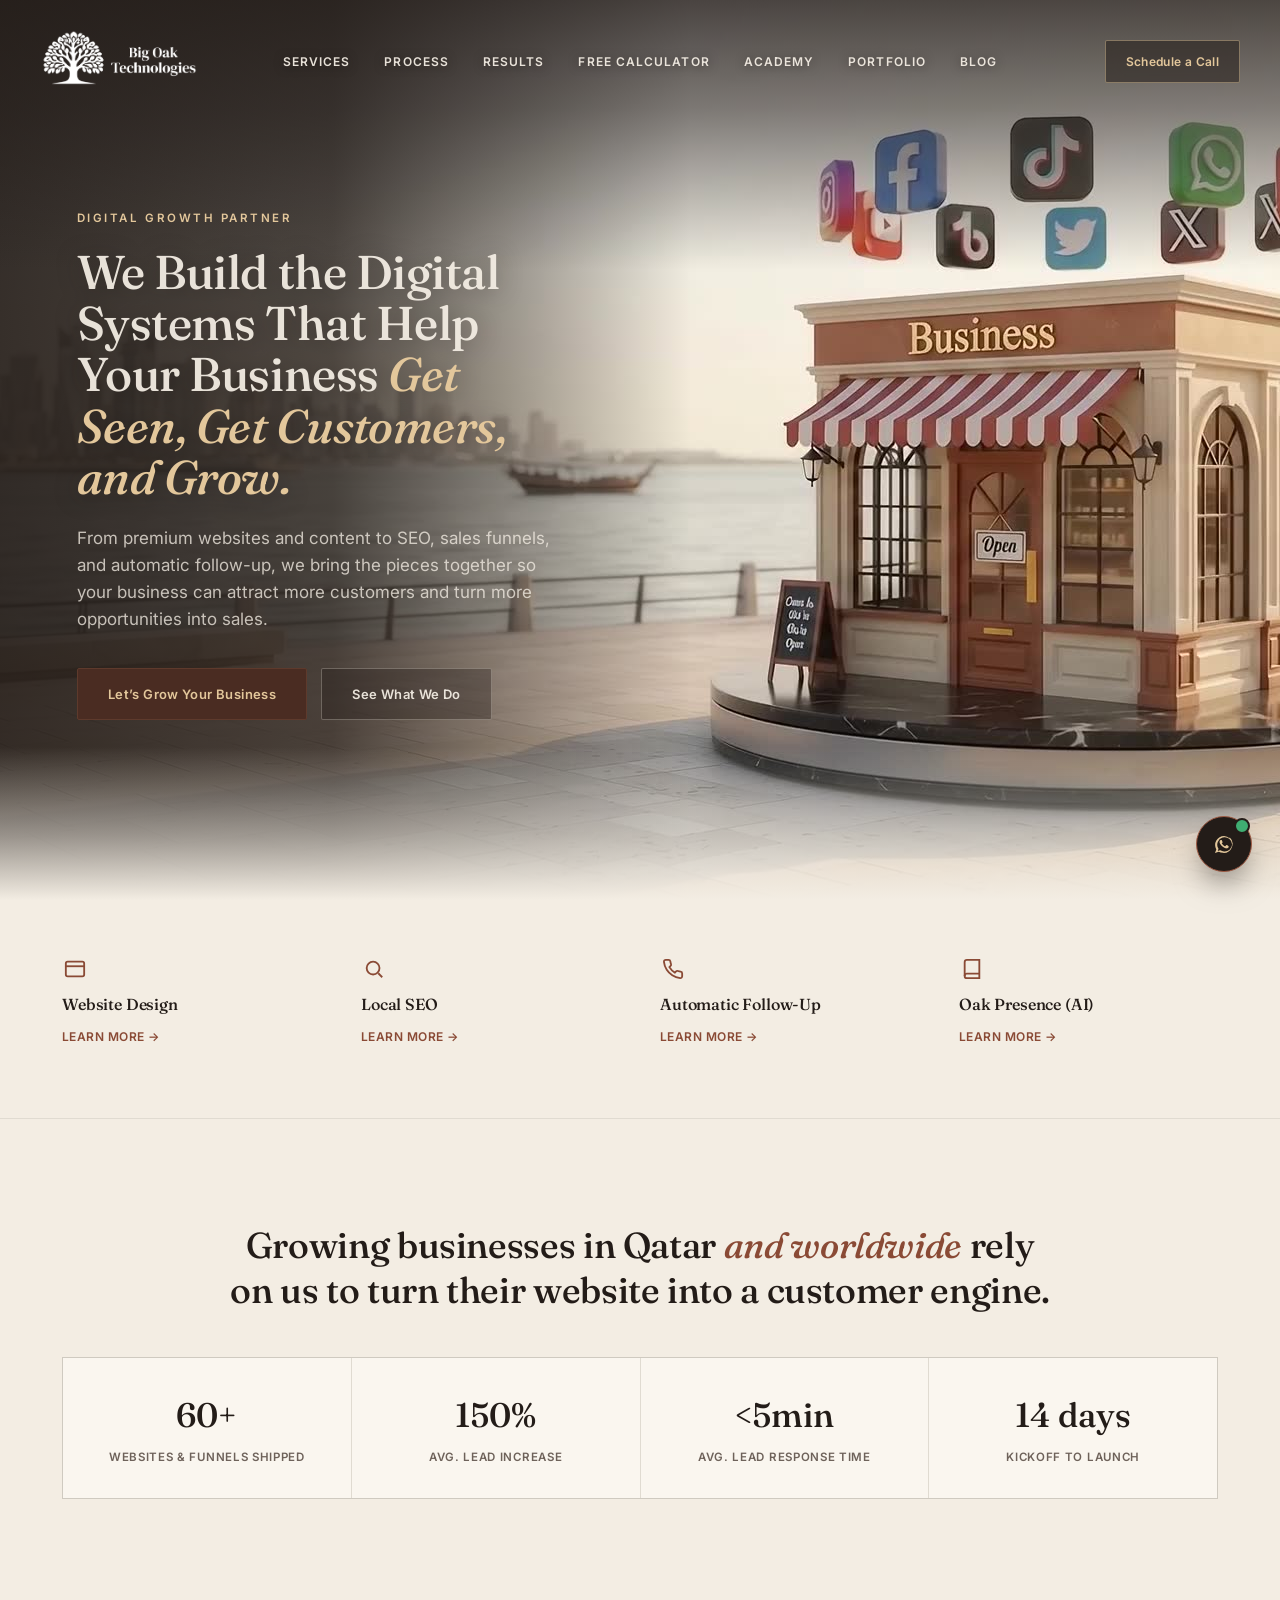
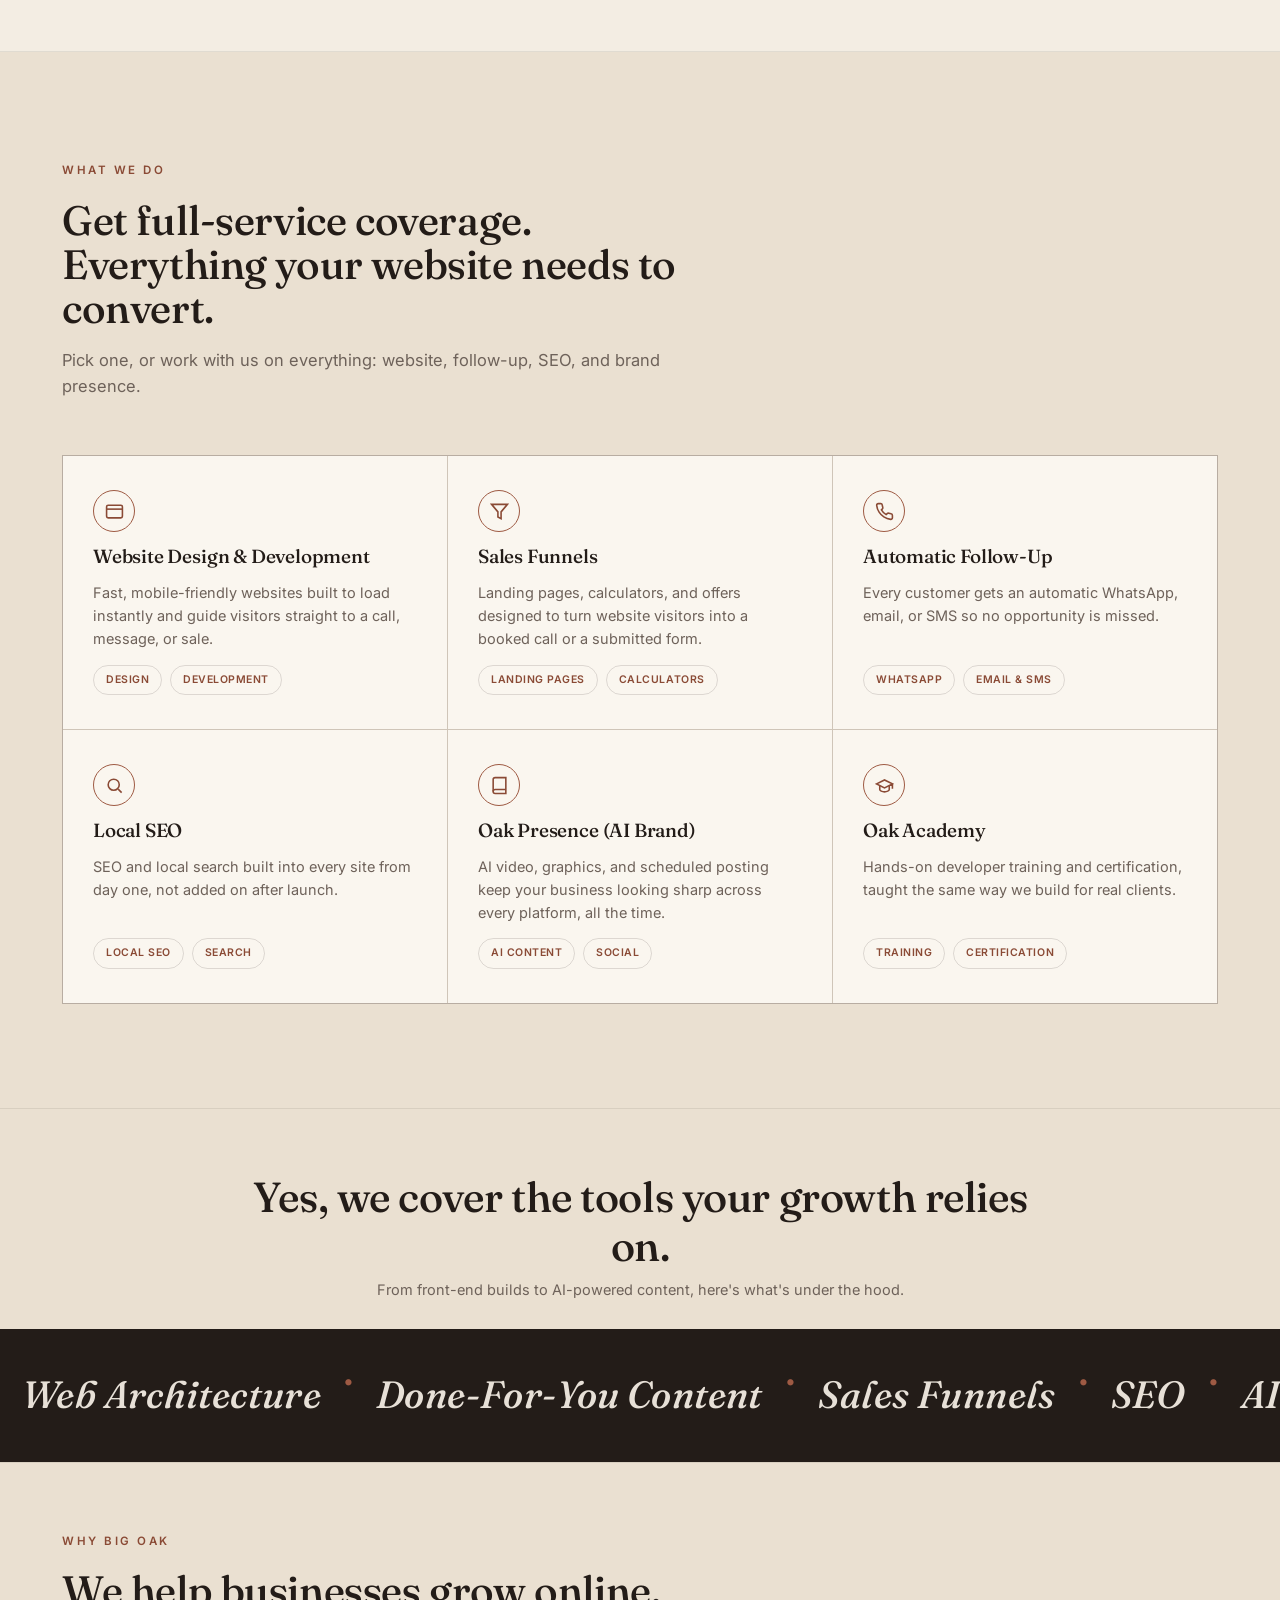
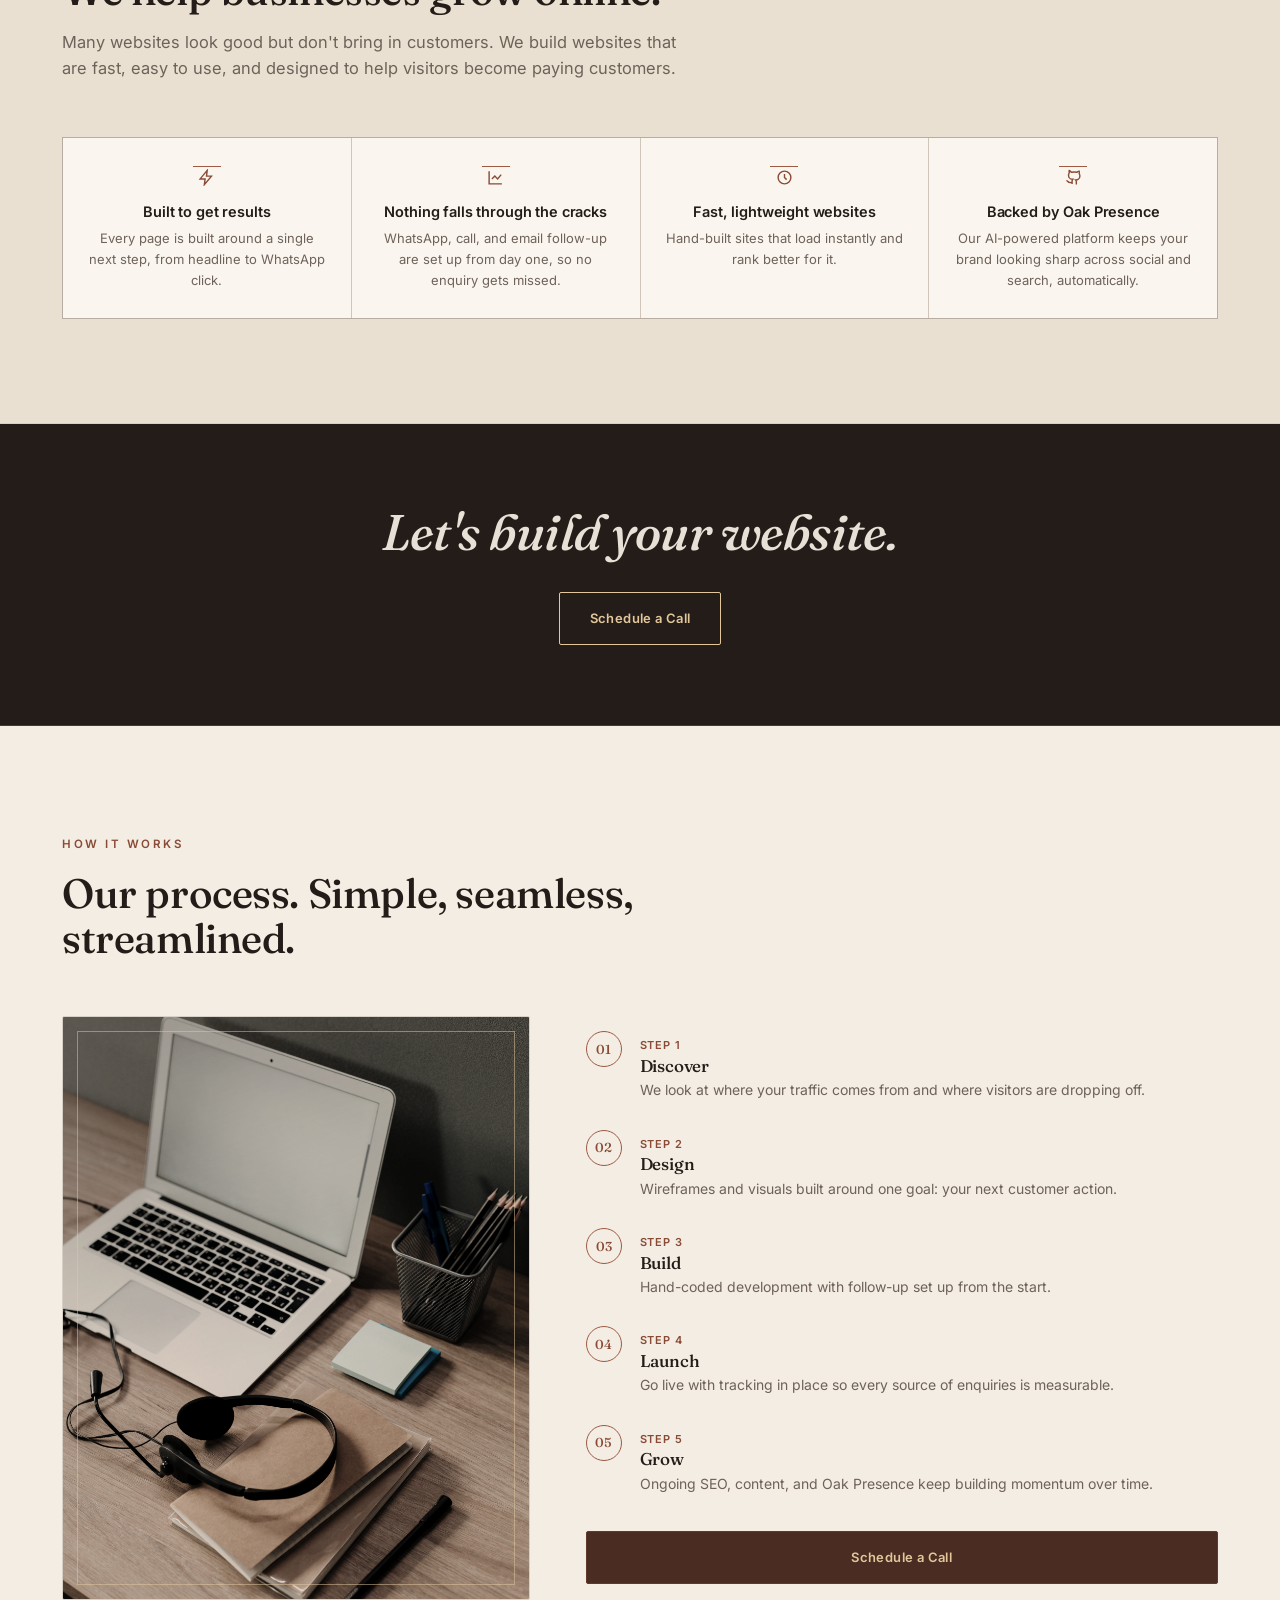
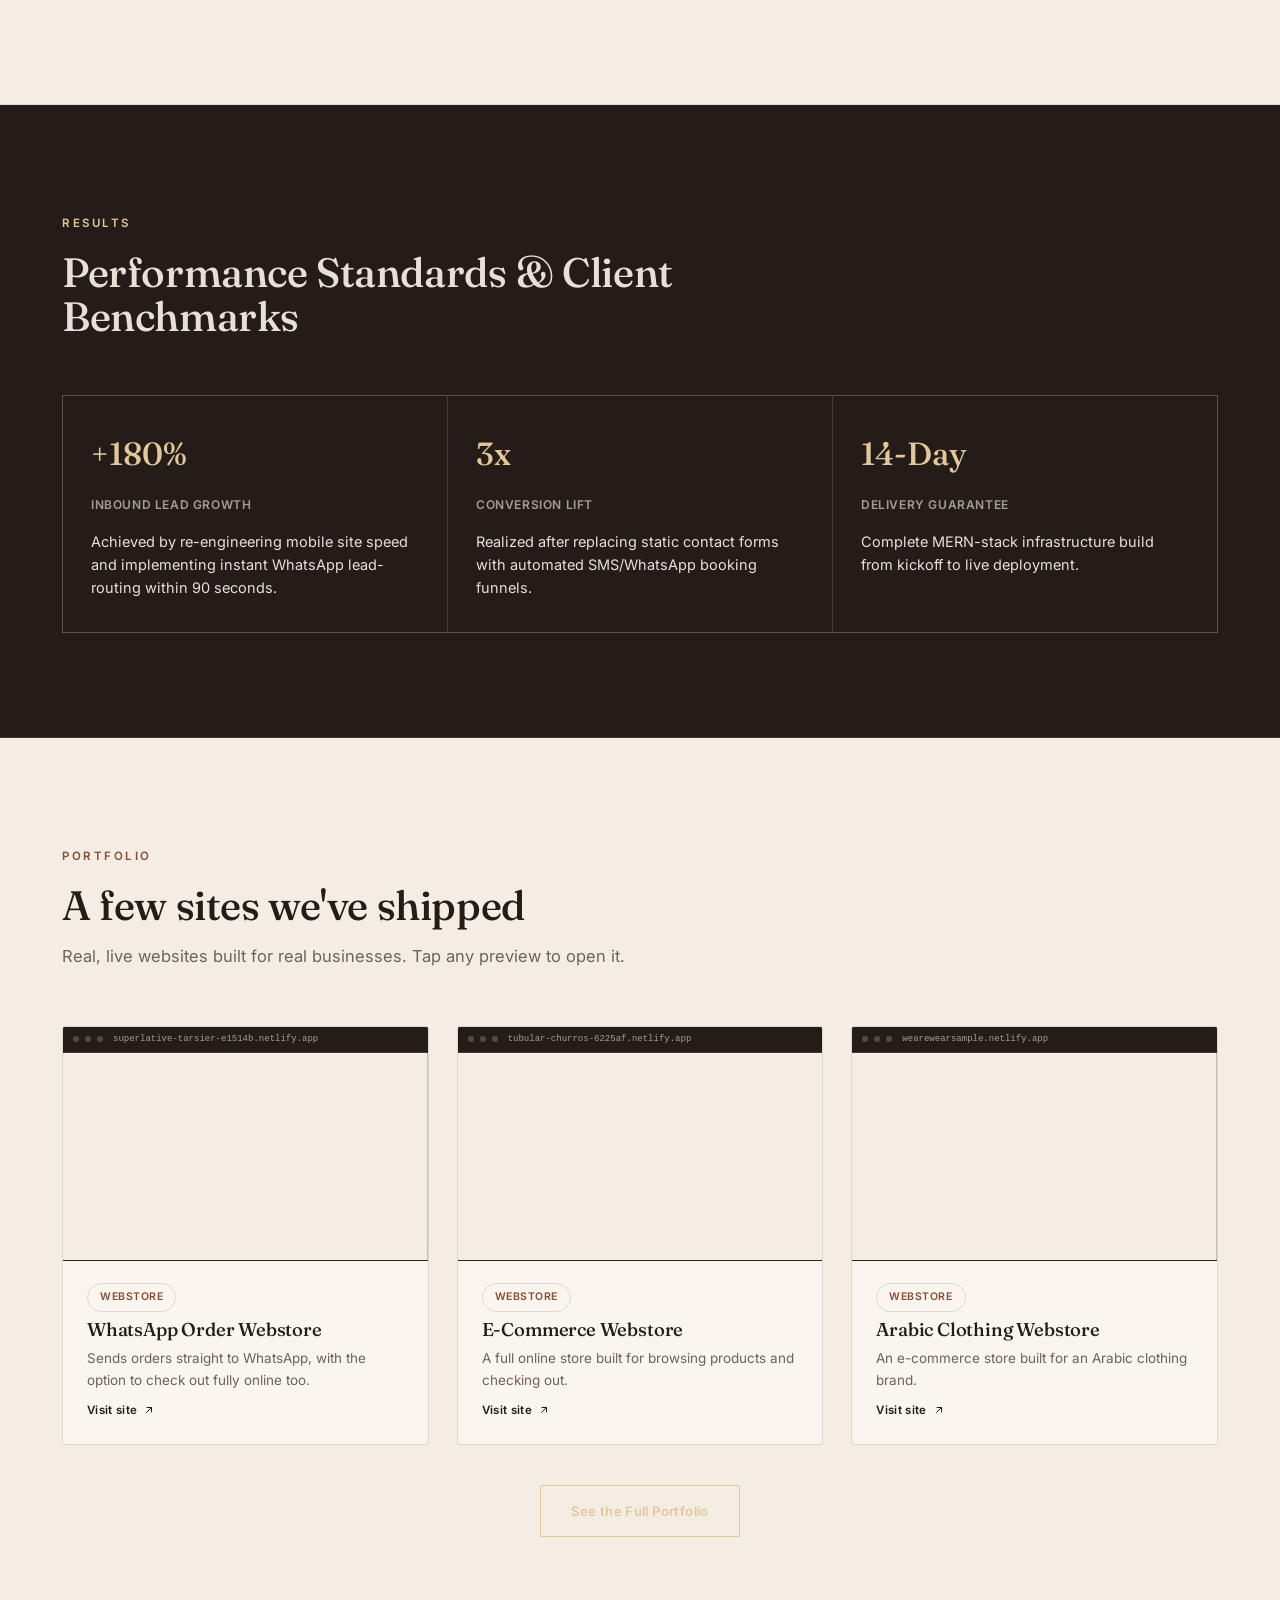
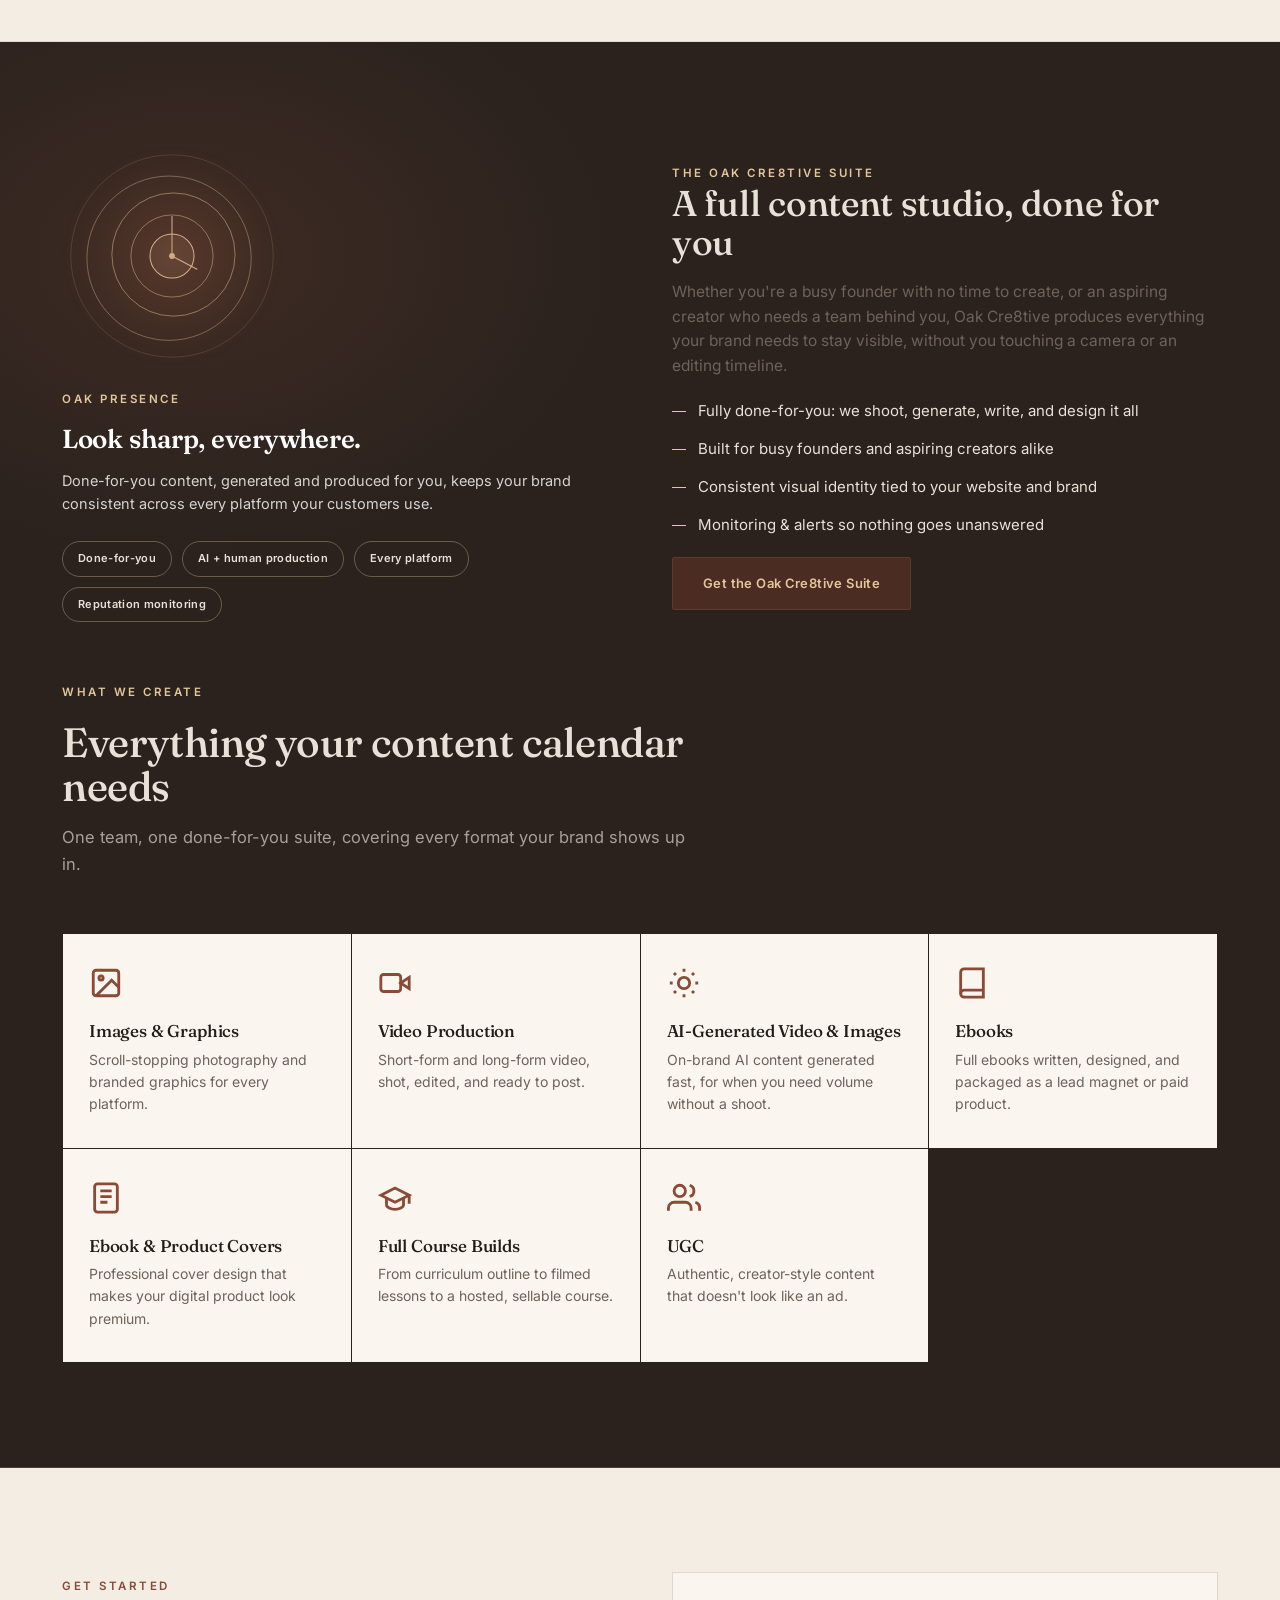
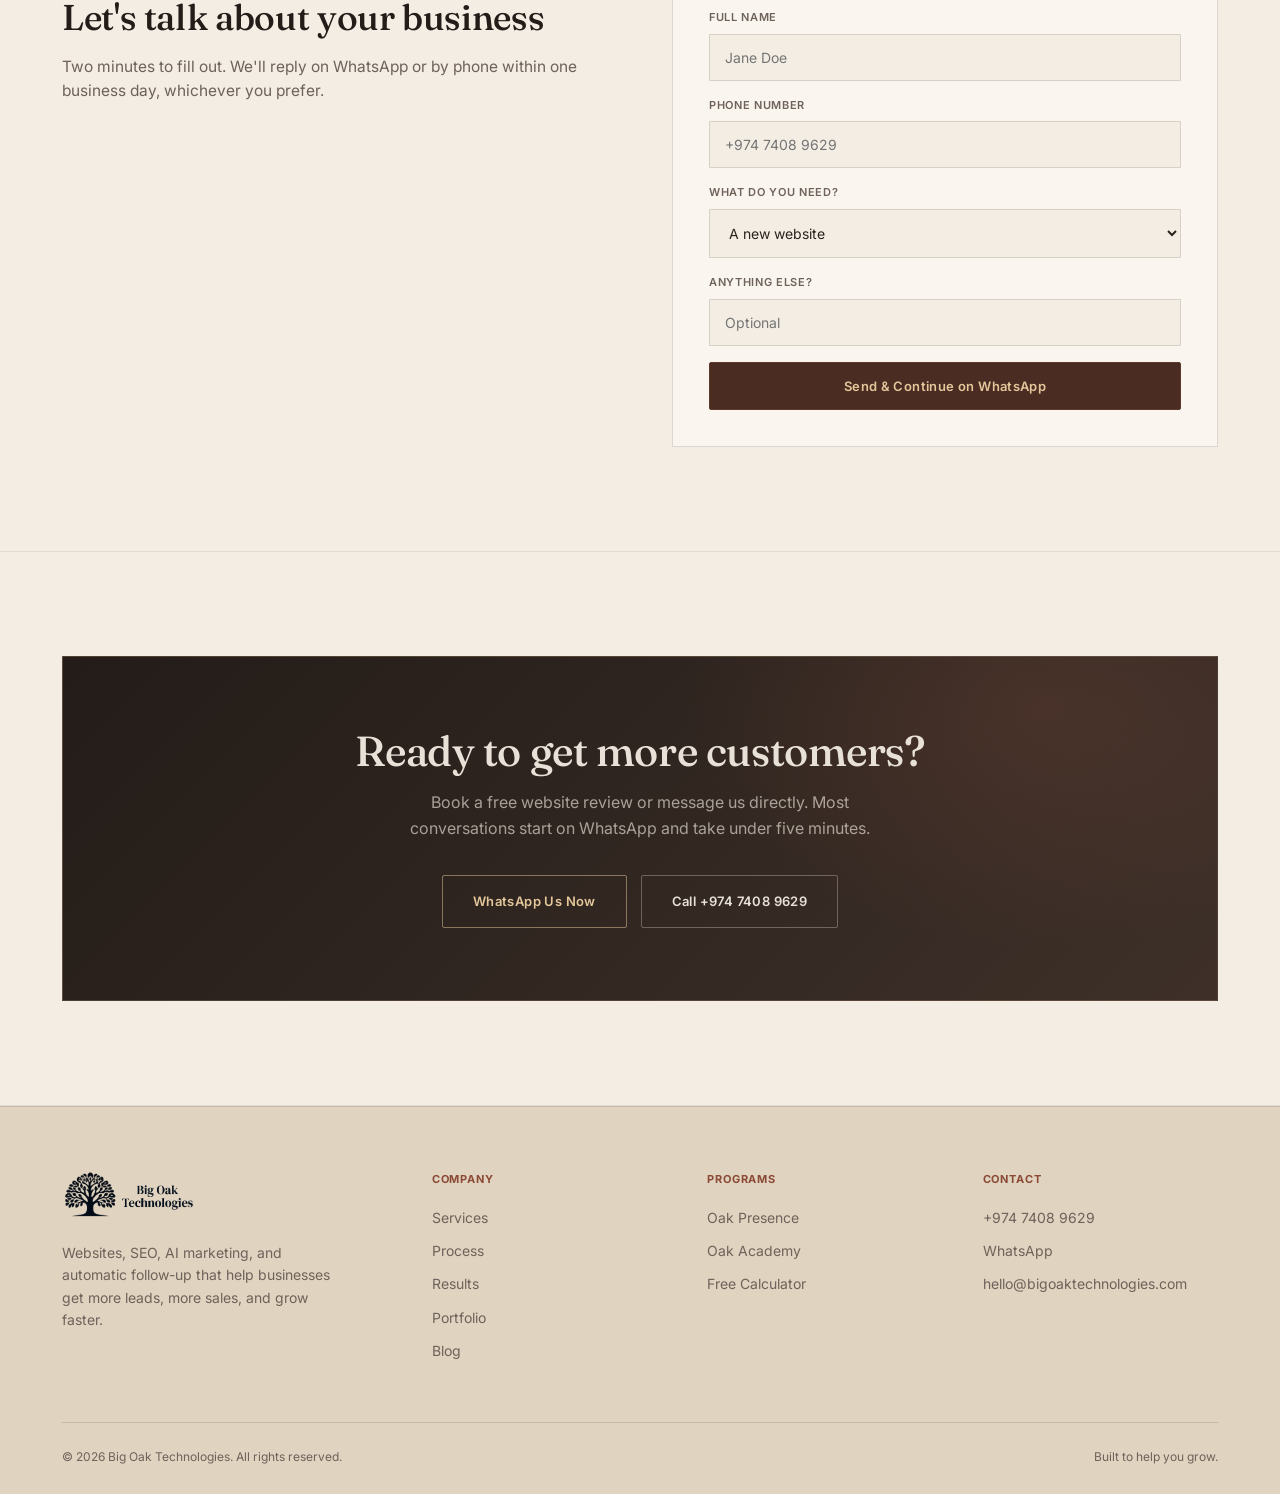
==== commit 18c055a3: "Replace repo with local files" ====
--- a/index.html
+++ b/index.html
@@ -26,6 +26,7 @@
 <link rel="preconnect" href="https://fonts.googleapis.com">
 <link rel="preconnect" href="https://fonts.gstatic.com" crossorigin>
 <link href="https://fonts.googleapis.com/css2?family=Fraunces:ital,wght@0,300..700;1,300..700&family=Inter:wght@400;500;600;700&family=JetBrains+Mono:wght@400;500;600&display=swap" rel="stylesheet">
+<link rel="preload" as="image" href="assets/video/hero-poster.jpg">
 <link rel="stylesheet" href="assets/css/style.css">
 <script type="application/ld+json">
 {
@@ -87,7 +88,7 @@
   <a href="#top" class="floating-nav-brand">
     <img src="assets/img/logo-white.png" alt="Big Oak Technologies">
   </a>
-  <div class="floating-nav-links">
+  <div class="floating-nav-links" id="floatingNavLinks">
     <a href="#services">Services</a>
     <a href="#process">Process</a>
     <a href="#results">Results</a>
@@ -96,12 +97,21 @@
     <a href="portfolio.html">Portfolio</a>
     <a href="blog/index.html">Blog</a>
   </div>
+  <button class="floating-nav-toggle" aria-label="Open menu" aria-expanded="false" aria-controls="floatingNavLinks">
+    <svg viewBox="0 0 24 24" fill="none" stroke="currentColor" stroke-width="2"><path d="M4 7h16M4 12h16M4 17h16"/></svg>
+  </button>
   <a href="https://wa.me/97474089629?text=Hi%20Big%20Oak%20Technologies%2C%20I%27d%20like%20to%20schedule%20a%20call." target="_blank" rel="noopener" class="btn btn-dark btn-sm floating-nav-cta">Schedule a Call</a>
 </div>
 
 
 <!-- ===================== HERO ===================== -->
 <section class="hero rc-hero" id="heroSection">
+  <div class="hero-video" aria-hidden="true">
+    <video autoplay muted loop playsinline preload="auto" poster="assets/video/hero-poster.jpg">
+      <source src="assets/video/hero-720.mp4" type="video/mp4" media="(max-width: 900px)">
+      <source src="assets/video/hero-1080.mp4" type="video/mp4">
+    </video>
+  </div>
   <div class="top-nav">
     <a href="#top" class="top-nav-logo"><img src="assets/img/logo-white.png" alt="Big Oak Technologies"></a>
     <div class="top-nav-menu">
@@ -143,28 +153,6 @@
         <a href="https://wa.me/97474089629?text=Hi%20Big%20Oak%20Technologies%2C%20I%27d%20like%20to%20talk%20about%20growing%20my%20business." target="_blank" rel="noopener" class="btn btn-primary">Let’s Grow Your Business</a>
         <a href="#services" class="btn btn-line on-ink">See What We Do</a>
       </div>
-    </div>
-    <div class="hero-media">
-      <div class="oak-ring-wrap">
-        <div class="oak-ring-glow"></div>
-        <svg viewBox="0 0 420 420" xmlns="http://www.w3.org/2000/svg" role="img" aria-label="The Big Oak growth-ring emblem">
-          <circle cx="210" cy="210" r="196" fill="none" stroke="rgba(215,197,255,0.14)" stroke-width="1"/>
-          <g class="oak-ring-slow">
-            <circle cx="210" cy="210" r="176" fill="none" stroke="#8E6ACD" stroke-width="1" stroke-dasharray="2 7" opacity="0.55"/>
-          </g>
-          <circle cx="210" cy="210" r="150" fill="none" stroke="rgba(215,197,255,0.5)" stroke-width="1.2"/>
-          <circle cx="205" cy="214" r="122" fill="none" stroke="#8E6ACD" stroke-width="1" opacity="0.7"/>
-          <circle cx="212" cy="206" r="96" fill="none" stroke="rgba(215,197,255,0.45)" stroke-width="1"/>
-          <circle cx="208" cy="211" r="70" fill="none" stroke="#8E6ACD" stroke-width="1.4" opacity="0.85"/>
-          <circle cx="210" cy="210" r="46" fill="none" stroke="rgba(215,197,255,0.6)" stroke-width="1"/>
-          <circle cx="210" cy="210" r="24" fill="#0B0910" stroke="#D7C5FF" stroke-width="1.2"/>
-          <circle cx="210" cy="210" r="5.5" fill="#D7C5FF"/>
-        </svg>
-      </div>
-      <div class="ring-chip rc1">Website</div>
-      <div class="ring-chip rc2">Local SEO</div>
-      <div class="ring-chip rc3">AI Presence</div>
-      <div class="ring-chip rc4">Follow-Up</div>
     </div>
   </div>
 </section>
@@ -400,7 +388,7 @@
       <a class="portfolio-card reveal" href="https://superlative-tarsier-e1514b.netlify.app/" target="_blank" rel="noopener">
         <div class="portfolio-preview">
           <div class="portfolio-browser-bar"><span></span><span></span><span></span><em>superlative-tarsier-e1514b.netlify.app</em></div>
-          <iframe src="https://superlative-tarsier-e1514b.netlify.app/" loading="lazy" title="Preview of a WhatsApp order webstore" tabindex="-1"></iframe>
+          <img class="portfolio-shot" src="assets/img/portfolio/whatsapp-webstore.webp" alt="" width="1440" height="900" decoding="async" data-live="https://superlative-tarsier-e1514b.netlify.app/">
           <div class="portfolio-preview-veil"><span>Tap to view live site</span></div>
         </div>
         <div class="portfolio-info">
@@ -414,7 +402,7 @@
       <a class="portfolio-card reveal" href="https://tubular-churros-6225af.netlify.app/" target="_blank" rel="noopener">
         <div class="portfolio-preview">
           <div class="portfolio-browser-bar"><span></span><span></span><span></span><em>tubular-churros-6225af.netlify.app</em></div>
-          <iframe src="https://tubular-churros-6225af.netlify.app/" loading="lazy" title="Preview of an ecommerce webstore" tabindex="-1"></iframe>
+          <img class="portfolio-shot" src="assets/img/portfolio/ecommerce-webstore.webp" alt="" width="1440" height="900" decoding="async" data-live="https://tubular-churros-6225af.netlify.app/">
           <div class="portfolio-preview-veil"><span>Tap to view live site</span></div>
         </div>
         <div class="portfolio-info">
@@ -428,7 +416,7 @@
       <a class="portfolio-card reveal" href="https://wearewearsample.netlify.app/" target="_blank" rel="noopener">
         <div class="portfolio-preview">
           <div class="portfolio-browser-bar"><span></span><span></span><span></span><em>wearewearsample.netlify.app</em></div>
-          <iframe src="https://wearewearsample.netlify.app/" loading="lazy" title="Preview of an Arabic clothing webstore" tabindex="-1"></iframe>
+          <img class="portfolio-shot" src="assets/img/portfolio/arabic-clothing.webp" alt="" width="1440" height="900" decoding="async" data-live="https://wearewearsample.netlify.app/">
           <div class="portfolio-preview-veil"><span>Tap to view live site</span></div>
         </div>
         <div class="portfolio-info">
@@ -455,14 +443,14 @@
         <div class="oak-ring-wrap">
           <div class="oak-ring-glow"></div>
           <svg viewBox="0 0 300 300" xmlns="http://www.w3.org/2000/svg" role="img" aria-label="The Oak Presence ring mark">
-            <circle cx="150" cy="150" r="138" fill="none" stroke="rgba(215,197,255,0.22)" stroke-width="1"/>
-            <circle cx="146" cy="153" r="112" fill="none" stroke="#D7C5FF" stroke-width="1" opacity="0.55"/>
-            <circle cx="152" cy="148" r="84" fill="none" stroke="rgba(215,197,255,0.6)" stroke-width="1.2"/>
-            <circle cx="150" cy="150" r="56" fill="none" stroke="#D7C5FF" stroke-width="1" opacity="0.7"/>
-            <circle cx="150" cy="150" r="30" fill="rgba(215,197,255,0.1)" stroke="#D7C5FF" stroke-width="1.4"/>
-            <path d="M150 150 L150 96" stroke="#D7C5FF" stroke-width="1.4" stroke-linecap="round"/>
-            <path d="M150 150 L184 168" stroke="#D7C5FF" stroke-width="1.4" stroke-linecap="round"/>
-            <circle cx="150" cy="150" r="4" fill="#D7C5FF"/>
+            <circle cx="150" cy="150" r="138" fill="none" stroke="rgba(227,199,155,0.22)" stroke-width="1"/>
+            <circle cx="146" cy="153" r="112" fill="none" stroke="#E3C79B" stroke-width="1" opacity="0.55"/>
+            <circle cx="152" cy="148" r="84" fill="none" stroke="rgba(227,199,155,0.6)" stroke-width="1.2"/>
+            <circle cx="150" cy="150" r="56" fill="none" stroke="#E3C79B" stroke-width="1" opacity="0.7"/>
+            <circle cx="150" cy="150" r="30" fill="rgba(227,199,155,0.1)" stroke="#E3C79B" stroke-width="1.4"/>
+            <path d="M150 150 L150 96" stroke="#E3C79B" stroke-width="1.4" stroke-linecap="round"/>
+            <path d="M150 150 L184 168" stroke="#E3C79B" stroke-width="1.4" stroke-linecap="round"/>
+            <circle cx="150" cy="150" r="4" fill="#E3C79B"/>
           </svg>
         </div>
         <span class="eyebrow on-ink">Oak Presence</span>
--- a/assets/css/style.css
+++ b/assets/css/style.css
@@ -1,37 +1,37 @@
 /* =========================================================
-   BIG OAK TECHNOLOGIES — DESIGN SYSTEM
-   Onyx & antique gold. Fraunces (display serif) / Inter (body,
-   UI) / JetBrains Mono (data, figures). Signature motif: the
-   Oak Ring — a concentric growth-ring mark used across every
-   hero to carry the "Big Oak" idea (growth, permanence, roots)
-   instead of stock photography or generic gradients.
+   BIG OAK TECHNOLOGIES — DESIGN SYSTEM ("Corniche")
+   Palette pulled from the hero video: warm marble dark (the
+   turntable), hazy Doha sky ivory, promenade sand, shop brick
+   and the gold of the shop sign. Low saturation throughout so
+   the page reads as one continuous scene with the video.
    ========================================================= */
 
 :root{
   /* ---- palette ---- */
-  --ink:      #0B0910;   /* onyx — near-black with a violet undertone */
-  --ink-2:    #15111C;   /* raised onyx panels */
-  --ink-3:    #251D2E;   /* hairlines on dark */
-  --oak-dark: #1B1026;   /* deep walnut — secondary dark panel, ties to "Oak" itself rather than an arbitrary accent */
-  --oak-dark-2:#2D1B3B;  /* lighter walnut, for gradients */
-
-  --violet:     #8E6ACD;   /* luxury violet — primary accent */
-  --violet-hi:  #D7C5FF;   /* soft lilac — hover / highlight */
-  --violet-dim: #7355A8;
-
-  --paper:    #F7F3EA;   /* warm ivory, not stark white */
-  --panel:    #EFE8D8;   /* deeper ivory wash, alt section bg */
-  --card:     #FCFAF4;   /* lightest card surface */
-  --footer-bg:#EAE1CB;   /* deeper parchment — the light footer bookend */
-
-  --text:     #211A28;   /* body copy on paper */
-  --muted:    #6B6274;   /* secondary copy on paper */
-  --line:     rgba(33,26,40,0.14);
-  --line-soft:rgba(33,26,40,0.09);
-
-  --on-ink:       rgba(247,243,234,0.92);
-  --on-ink-muted: rgba(247,243,234,0.56);
-  --on-ink-line:  rgba(247,243,234,0.14);
+  --ink:      #231C18;   /* marble — warm brown-black from the turntable */
+  --ink-2:    #2E2520;   /* raised marble panels */
+  --ink-3:    #3D322B;   /* hairlines on dark */
+  --oak-dark: #2B221D;   /* secondary dark panel */
+  --oak-dark-2:#3E3029;  /* lighter, for gradients */
+
+  --accent:     #9E5A43;   /* shop brick — primary accent, used sparingly */
+  --accent-hi:  #E3C79B;   /* sign gold / late sun — highlight on dark */
+  --accent-dim: #8A4A35;   /* deeper brick — accent text on light */
+  --bay:        #8FA6A3;   /* hazy bay water — quiet secondary */
+
+  --paper:    #F3EDE3;   /* hazy sky ivory */
+  --panel:    #EAE0D1;   /* promenade sand, alt section bg */
+  --card:     #FAF6EF;   /* lightest card surface */
+  --footer-bg:#E0D3C0;   /* deeper sand — the light footer bookend */
+
+  --text:     #2A221D;   /* body copy on paper */
+  --muted:    #6E625A;   /* secondary copy on paper */
+  --line:     rgba(42,34,29,0.14);
+  --line-soft:rgba(42,34,29,0.09);
+
+  --on-ink:       rgba(243,237,227,0.94);
+  --on-ink-muted: rgba(243,237,227,0.62);
+  --on-ink-line:  rgba(243,237,227,0.14);
 
   --radius: 3px;
   --pill: 999px;
@@ -66,12 +66,12 @@
 .eyebrow{
   font-family:'Inter', sans-serif;
   font-size:11.5px; letter-spacing:0.22em; text-transform:uppercase;
-  color:var(--violet-dim); font-weight:600;
+  color:var(--accent-dim); font-weight:600;
   display:inline-flex; align-items:center; gap:12px;
 }
 
-.eyebrow.on-ink{ color:var(--violet-hi); }
-.eyebrow.on-ink::before{ background:var(--violet-hi); }
+.eyebrow.on-ink{ color:var(--accent-hi); }
+.eyebrow.on-ink::before{ background:var(--accent-hi); }
 
 /* ---------- BUTTONS ---------- */
 .btn{
@@ -85,22 +85,23 @@
 .btn:active{ transform:translateY(1px); }
 
 /* Primary: onyx fill, gold hairline, inverts to gold fill on hover */
-.btn-primary{ background:var(--ink); color:var(--violet-hi); border-color:var(--ink); }
-.btn-primary:hover{ background:var(--violet); color:var(--ink); border-color:var(--violet); box-shadow:0 10px 24px -8px rgba(142,106,205,0.5); transform:translateY(-1px); }
+/* Primary: marble blended with shop brick, so it reads on both paper and dark panels */
+.btn-primary{ background:#4A2C22; color:var(--accent-hi); border-color:#5E3A2C; }
+.btn-primary:hover{ background:var(--accent); color:var(--ink); border-color:var(--accent); box-shadow:0 10px 24px -8px rgba(158,90,67,0.5); transform:translateY(-1px); }
 
 /* Dark variant, used on already-dark panels: gold outline instead of fill */
-.btn-dark{ background:transparent; color:var(--violet-hi); border-color:rgba(215,197,255,0.45); }
-.btn-dark:hover{ background:var(--violet-hi); color:var(--ink); border-color:var(--violet-hi); transform:translateY(-1px); }
+.btn-dark{ background:transparent; color:var(--accent-hi); border-color:rgba(227,199,155,0.45); }
+.btn-dark:hover{ background:var(--accent-hi); color:var(--ink); border-color:var(--accent-hi); transform:translateY(-1px); }
 
 /* Ghost / line button on paper */
 .btn-line{
   background:transparent;
-  color:var(--violet-hi);
-  border-color:var(--violet-hi);
+  color:var(--accent-hi);
+  border-color:var(--accent-hi);
 }
 .btn-line:hover{
   border-color:var(--ink);
-  background:var(--violet-hi);
+  background:var(--accent-hi);
   color:var(--ink);
   transform:translateY(-1px);
 }
@@ -108,13 +109,13 @@
 /* Ghost button on dark backgrounds */
 .btn-line.on-ink{
   color:var(--on-ink);
-  border-color:rgba(247,243,234,0.28);
+  border-color:rgba(243,237,227,0.28);
   background:transparent;
 }
 .btn-line.on-ink:hover{
-  background:var(--violet-hi);
+  background:var(--accent-hi);
   color:var(--ink);
-  border-color:var(--violet-hi);
+  border-color:var(--accent-hi);
   transform:translateY(-1px);
 }
 
@@ -122,16 +123,16 @@
 .btn-full{ width:100%; }
 .btn svg{ width:16px; height:16px; flex-shrink:0; }
 
-.final-cta .btn-dark{ color:var(--violet-hi); border-color:rgba(215,197,255,0.5); }
-.final-cta .btn-dark:hover{ background:var(--violet-hi); color:var(--ink); }
-.final-cta .btn-line{ color:var(--on-ink); border-color:rgba(247,243,234,0.3); }
-.final-cta .btn-line:hover{ background:var(--violet-hi); color:var(--ink); border-color:var(--violet-hi); }
+.final-cta .btn-dark{ color:var(--accent-hi); border-color:rgba(227,199,155,0.5); }
+.final-cta .btn-dark:hover{ background:var(--accent-hi); color:var(--ink); }
+.final-cta .btn-line{ color:var(--on-ink); border-color:rgba(243,237,227,0.3); }
+.final-cta .btn-line:hover{ background:var(--accent-hi); color:var(--ink); border-color:var(--accent-hi); }
 
 /* ---------- LEGACY HEADER (kept for markup compatibility; unused when
    floating-nav is present, since every page now uses floating-nav) ---------- */
 header{
   position:sticky; top:0; z-index:100;
-  background:rgba(14,11,18,0.94); backdrop-filter:blur(8px);
+  background:rgba(35,28,24,0.94); backdrop-filter:blur(8px);
   border-bottom:1px solid var(--on-ink-line);
 }
 nav{ display:grid; grid-template-columns:auto 1fr auto; align-items:center; padding:20px 0; gap:24px; }
@@ -144,7 +145,7 @@
   text-transform:uppercase; letter-spacing:.08em; transition:color .15s; white-space:nowrap;
   padding-bottom:4px;
 }
-.nav-links a:hover{ color:var(--violet-hi); }
+.nav-links a:hover{ color:var(--accent-hi); }
 .nav-cta{ display:flex; gap:10px; align-items:center; flex-shrink:0; justify-self:end; }
 .nav-cta .btn svg{ width:16px; height:16px; }
 .menu-toggle{ display:none; background:none; border:none; cursor:pointer; padding:6px; flex-shrink:0; color:var(--on-ink); }
@@ -178,7 +179,7 @@
 .mobile-menu-actions .btn{ flex:1; }
 .mobile-menu-actions .btn svg{ width:16px; height:16px; }
 .mobile-menu a{ padding:14px 20px; font-size:13.5px; font-weight:500; color:var(--on-ink-muted); border-bottom:1px solid var(--on-ink-line); transition:background .15s, color .15s; }
-.mobile-menu a:hover{ background:rgba(255,255,255,0.04); color:var(--violet-hi); }
+.mobile-menu a:hover{ background:rgba(255,255,255,0.04); color:var(--accent-hi); }
 
 /* reveal animation */
 .reveal{ opacity:0; transform:translateY(16px); transition:opacity .6s ease, transform .6s ease; }
@@ -187,15 +188,15 @@
   .reveal{ opacity:1; transform:none; transition:none; }
   html{ scroll-behavior:auto; }
 }
-a:focus-visible, button:focus-visible, input:focus-visible, select:focus-visible{ outline:2px solid var(--violet); outline-offset:2px; }
+a:focus-visible, button:focus-visible, input:focus-visible, select:focus-visible{ outline:2px solid var(--accent); outline-offset:2px; }
 
 /* ---------- FLOATING NAV (appears once the hero has scrolled past) ---------- */
 .floating-nav{
   position:fixed; top:18px; left:50%; z-index:200;
   width:max-content; max-width:calc(100vw - 32px);
   display:flex; align-items:center; gap:30px;
-  background:rgba(14,11,18,0.92); backdrop-filter:blur(10px);
-  border:1px solid rgba(215,197,255,0.16);
+  background:rgba(35,28,24,0.92); backdrop-filter:blur(10px);
+  border:1px solid rgba(227,199,155,0.16);
   border-radius:999px;
   padding:10px 14px;
   box-shadow:0 20px 40px -16px rgba(0,0,0,0.55);
@@ -212,16 +213,30 @@
   font-family:'Inter', sans-serif; font-size:11.5px; font-weight:600; text-transform:uppercase;
   letter-spacing:.08em; color:var(--on-ink-muted); white-space:nowrap; transition:color .15s;
 }
-.floating-nav-links a:hover{ color:var(--violet-hi); }
+.floating-nav-links a:hover{ color:var(--accent-hi); }
 .floating-nav-cta{ flex-shrink:0; border-radius:var(--pill) !important; }
+.floating-nav-toggle{ display:none; flex-shrink:0; width:42px; height:42px; border-radius:50%; border:1px solid rgba(227,199,155,0.3); background:transparent; color:var(--on-ink); cursor:pointer; align-items:center; justify-content:center; }
+.floating-nav-toggle svg{ width:19px; height:19px; transition:transform .2s ease; }
+.floating-nav-toggle[aria-expanded="true"] svg{ transform:rotate(90deg); }
 @media(max-width:860px){
-  .floating-nav{ top:12px; width:calc(100% - 24px); max-width:640px; padding:8px 12px; gap:14px; justify-content:space-between; }
-  .floating-nav-links{ gap:14px; flex-shrink:1; min-width:0; padding-left:12px; }
+  /* Mobile: the pill is just logo + hamburger. Links open as a panel
+     under the pill instead of squeezing into (and wrapping inside) it. */
+  .floating-nav{ top:12px; width:calc(100% - 24px); max-width:640px; padding:7px 7px 7px 16px; gap:12px; justify-content:space-between; }
+  .floating-nav-toggle{ display:flex; }
   .floating-nav-cta{ display:none; }
+  .floating-nav-links{
+    display:none; position:absolute; top:calc(100% + 8px); left:0; right:0;
+    flex-direction:column; align-items:stretch; gap:0; overflow:visible;
+    margin:0; padding:6px 8px; border:1px solid rgba(227,199,155,0.16); border-left:1px solid rgba(227,199,155,0.16);
+    background:rgba(35,28,24,0.97); backdrop-filter:blur(10px); border-radius:20px;
+    box-shadow:0 20px 40px -16px rgba(0,0,0,0.55);
+  }
+  .floating-nav.menu-open .floating-nav-links{ display:flex; }
+  .floating-nav-links a{ font-size:13px; padding:14px 12px; border-bottom:1px solid var(--on-ink-line); }
+  .floating-nav-links a:last-child{ border-bottom:none; }
 }
 @media(max-width:520px){
   .floating-nav-brand img{ height:36px; }
-  .floating-nav-links a{ font-size:10.5px; }
 }
 @media (prefers-reduced-motion: reduce){ .floating-nav{ transition:opacity .2s ease; } }
 
@@ -242,9 +257,9 @@
   font-family:'Inter', sans-serif; font-size:12px; font-weight:600; text-transform:uppercase;
   letter-spacing:.09em; color:var(--on-ink-muted); white-space:nowrap; transition:color .15s;
 }
-.top-nav-menu a:hover{ color:var(--violet-hi); }
+.top-nav-menu a:hover{ color:var(--accent-hi); }
 .top-nav-cta{ justify-self:end; display:flex; align-items:center; gap:14px; }
-.top-nav-toggle{ display:none; background:none; border:1px solid rgba(215,197,255,0.3); border-radius:50%; width:40px; height:40px; cursor:pointer; color:var(--on-ink); align-items:center; justify-content:center; }
+.top-nav-toggle{ display:none; background:none; border:1px solid rgba(227,199,155,0.3); border-radius:50%; width:40px; height:40px; cursor:pointer; color:var(--on-ink); align-items:center; justify-content:center; }
 .top-nav-toggle svg{ width:19px; height:19px; transition:transform .2s ease; }
 .top-nav-toggle[aria-expanded="true"] svg{ transform:rotate(90deg); }
 
@@ -256,17 +271,24 @@
 }
 @media(max-width:480px){ .top-nav-logo img{ height:53px; } }
 
+/* Opens as a panel over the hero, so it never pushes the page down */
 .top-nav-mobile-menu{
+  position:absolute; top:92px; left:12px; right:12px; z-index:30;
   display:flex; flex-direction:column; gap:0;
-  border-top:1px solid var(--on-ink-line); margin-top:20px;
-  max-height:0; overflow:hidden; opacity:0;
-  transition:max-height .28s ease, opacity .22s ease;
-}
-.top-nav-mobile-menu.open{ max-height:520px; opacity:1; }
-.top-nav-mobile-menu-actions{ display:flex; gap:10px; padding:16px clamp(20px,3.4vw,40px) 0; }
+  background:rgba(35,28,24,0.97); backdrop-filter:blur(10px);
+  border:1px solid rgba(227,199,155,0.16); border-radius:20px;
+  box-shadow:0 24px 48px -18px rgba(0,0,0,0.6);
+  padding:6px 0; max-height:0; overflow:hidden; opacity:0; visibility:hidden;
+  transition:max-height .28s ease, opacity .22s ease, visibility 0s linear .28s;
+}
+.top-nav-mobile-menu.open{ max-height:560px; opacity:1; visibility:visible; transition:max-height .28s ease, opacity .22s ease; }
+@media(max-width:480px){ .top-nav-mobile-menu{ top:80px; } }
+@media(min-width:901px){ .top-nav-mobile-menu{ display:none; } }
+.top-nav-mobile-menu-actions{ display:flex; gap:10px; padding:10px 16px 12px; border-bottom:1px solid var(--on-ink-line); }
 .top-nav-mobile-menu-actions .btn{ flex:1; }
-.top-nav-mobile-menu a{ padding:14px clamp(20px,3.4vw,40px); font-size:13.5px; font-weight:500; color:var(--on-ink-muted); border-bottom:1px solid var(--on-ink-line); transition:background .15s, color .15s; display:block; }
-.top-nav-mobile-menu a:hover{ background:rgba(255,255,255,0.04); color:var(--violet-hi); }
+.top-nav-mobile-menu a{ padding:14px 20px; font-size:13.5px; font-weight:500; color:var(--on-ink-muted); border-bottom:1px solid var(--on-ink-line); transition:background .15s, color .15s; display:block; }
+.top-nav-mobile-menu a:hover{ background:rgba(255,255,255,0.04); color:var(--accent-hi); }
+.top-nav-mobile-menu > a:last-child{ border-bottom:none; }
 
 /* =========================================================
    THE OAK RING — shared signature motif. A set of concentric,
@@ -279,7 +301,7 @@
 .oak-ring-wrap svg{ width:100%; height:auto; display:block; }
 .oak-ring-glow{
   position:absolute; inset:0; border-radius:50%;
-  background:radial-gradient(circle at 50% 50%, rgba(142,106,205,0.28), rgba(142,106,205,0) 68%);
+  background:radial-gradient(circle at 50% 50%, rgba(158,90,67,0.28), rgba(158,90,67,0) 68%);
   filter:blur(6px); pointer-events:none;
 }
 @keyframes oak-ring-spin{ from{ transform:rotate(0deg); } to{ transform:rotate(360deg); } }
@@ -294,7 +316,7 @@
   font-family:'Inter', sans-serif; font-weight:600; font-size:11.5px; letter-spacing:.1em;
   text-transform:uppercase; color:var(--on-ink-muted); white-space:nowrap;
 }
-.ring-chip::before{ content:""; width:20px; height:1px; background:var(--violet); flex-shrink:0; }
+.ring-chip::before{ content:""; width:20px; height:1px; background:var(--accent); flex-shrink:0; }
 .ring-chip.rc1{ top:2%; left:0%; }
 .ring-chip.rc2{ top:36%; right:-4%; flex-direction:row-reverse; }
 .ring-chip.rc2::before{ order:1; }
@@ -303,32 +325,74 @@
 .ring-chip.rc4::before{ order:1; }
 @media(max-width:600px){ .ring-chip{ font-size:10px; letter-spacing:.08em; gap:8px; } .ring-chip::before{ width:14px; } }
 
-/* ---------- HOMEPAGE HERO ---------- */
-.rc-hero{ background:var(--ink); border-bottom:1px solid var(--on-ink-line); padding-top:0; padding-bottom:96px; position:relative; overflow:hidden; }
-.rc-hero .hero-wrap{ margin-top:72px; }
-.rc-hero::before{
-  content:""; position:absolute; inset:0;
-  background: radial-gradient(ellipse 1000px 560px at 82% 0%, rgba(142,106,205,0.13), transparent 62%);
-  pointer-events:none;
-}
-.rc-hero .hero-wrap{ display:grid; grid-template-columns:1.05fr 0.95fr; gap:56px; align-items:center; position:relative; z-index:1; }
-@media(max-width:900px){ .rc-hero .hero-wrap{ grid-template-columns:1fr; } }
-.rc-hero .eyebrow{ color:var(--violet-hi); }
-.rc-hero .eyebrow::before{ background:var(--violet-hi); }
-.rc-hero h1{ color:var(--on-ink); font-size:clamp(36px,4.6vw,58px); margin:18px 0 22px; font-weight:500; }
-.rc-hero h1 .accent{ color:var(--violet-hi); font-style:italic; font-weight:500; }
-.rc-hero .lede{ color:var(--on-ink-muted); font-size:17px; max-width:480px; margin-bottom:34px; font-family:'Inter',sans-serif; }
+/* ---------- HOMEPAGE HERO — full-bleed Corniche video ----------
+   The shop sits in the right half of the video, so the copy is pinned
+   to the left edge and capped in width. A warm marble scrim sits behind
+   the copy and the nav, and the bottom of the frame melts into the
+   paper colour so the promenade flows straight into the next section. */
+.rc-hero{
+  position:relative; z-index:2; background:var(--ink);
+  display:flex; flex-direction:column;
+  min-height:clamp(640px, 100svh, 980px);
+  padding:0 0 clamp(110px, 13vh, 160px); border-bottom:none;
+  overflow:hidden; overflow-x:clip; overflow-y:visible;
+}
+.hero-video{ position:absolute; inset:0; z-index:0; overflow:hidden; background:var(--ink) url("../video/hero-poster.jpg") 0% 45% / cover no-repeat; }
+.hero-video video{ display:block; width:100%; height:100%; object-fit:cover; object-position:0% 45%; }
+.hero-video::after{
+  content:""; position:absolute; inset:0; pointer-events:none;
+  background:
+    linear-gradient(0deg, var(--paper) 0%, rgba(243,237,227,0.55) 7%, rgba(243,237,227,0) 17%),
+    linear-gradient(180deg, rgba(35,28,24,0.8) 0%, rgba(35,28,24,0.55) 12%, rgba(35,28,24,0) 30%),
+    linear-gradient(90deg, rgba(35,28,24,0.9) 0%, rgba(35,28,24,0.78) 26%, rgba(35,28,24,0.35) 42%, rgba(35,28,24,0) 54%);
+}
+.rc-hero .top-nav{ z-index:5; }
+.rc-hero .top-nav-menu a{ color:var(--on-ink); text-shadow:0 1px 10px rgba(35,28,24,0.5); }
+.rc-hero .top-nav-menu a:hover{ color:var(--accent-hi); }
+.rc-hero .top-nav-cta .btn,
+.rc-hero .top-nav-toggle{ background:rgba(35,28,24,0.55); backdrop-filter:blur(8px); }
+.rc-hero .top-nav-cta .btn:hover{ background:var(--accent-hi); }
+
+.rc-hero .hero-wrap{
+  position:relative; z-index:1; flex:1;
+  display:flex; align-items:center;
+  max-width:none; margin:48px 0 0;
+  padding:0 clamp(24px, 6vw, 110px);
+}
+.rc-hero .hero-content{ max-width:min(580px, 38vw); }
+.rc-hero .eyebrow{ color:var(--accent-hi); }
+.rc-hero .eyebrow::before{ background:var(--accent-hi); }
+.rc-hero h1{ color:var(--on-ink); font-size:clamp(36px,3.7vw,60px); margin:18px 0 22px; font-weight:500; text-shadow:0 2px 24px rgba(35,28,24,0.35); }
+.rc-hero h1 .accent{ color:var(--accent-hi); font-style:italic; font-weight:500; }
+.rc-hero .lede{ color:var(--on-ink); opacity:.82; font-size:17px; max-width:480px; margin-bottom:34px; font-family:'Inter',sans-serif; }
 .rc-hero .hero-cta-row{ display:flex; gap:14px; flex-wrap:wrap; }
 .rc-hero .hero-cta-row .btn{ white-space:normal; text-align:center; }
-
-.hero-media{ position:relative; min-height:420px; display:flex; align-items:center; justify-content:center; }
-.hero-media .oak-ring-wrap{ width:88%; max-width:420px; }
-@media(max-width:900px){
-  .rc-hero .hero-media{ order:-1; min-height:0; margin-bottom:12px; }
-  .hero-media .oak-ring-wrap{ max-width:320px; }
-}
-@media(max-width:600px){ .hero-media .oak-ring-wrap{ max-width:250px; } }
-@media(max-width:600px){ .rc-hero{ padding-bottom:64px; } }
+.rc-hero .btn-line.on-ink{ background:rgba(35,28,24,0.35); backdrop-filter:blur(6px); }
+.rc-hero .btn-line.on-ink:hover{ background:var(--accent-hi); }
+
+/* Tablet and phone: copy first on marble, then the scene as its own
+   band — the shop stays in view instead of hiding behind the text. */
+@media(max-width:1100px){
+  .rc-hero{ min-height:0; padding-bottom:0; }
+  .rc-hero .hero-wrap{ flex:none; margin-top:56px; padding:0 clamp(20px, 5vw, 48px); }
+  .rc-hero .hero-content{ max-width:620px; }
+  .rc-hero h1{ font-size:clamp(34px, 6vw, 52px); }
+  .hero-video{ position:relative; inset:auto; order:5; height:clamp(320px, 62vw, 620px); margin-top:-40px; }
+  .hero-video, .hero-video video{ background-position:66% 50%; object-position:66% 50%; }
+  .hero-video::after{
+    background:
+      linear-gradient(0deg, var(--paper) 0%, rgba(243,237,227,0.5) 8%, rgba(243,237,227,0) 20%),
+      linear-gradient(180deg, var(--ink) 0%, rgba(35,28,24,0.7) 8%, rgba(35,28,24,0.2) 20%, rgba(35,28,24,0) 30%);
+  }
+}
+@media(max-width:600px){
+  .rc-hero .hero-wrap{ margin-top:40px; }
+  .hero-video{ height:clamp(360px, 98vw, 520px); margin-top:4px; }
+  .hero-video, .hero-video video{ background-position:72% 50%; object-position:72% 50%; }
+  .rc-hero .lede{ font-size:16px; }
+  .rc-hero .hero-cta-row .btn{ flex:1 1 100%; }
+}
+@media (prefers-reduced-motion: reduce){ .hero-video video{ display:none; } }
 
 @keyframes hero-fade-up{ from{ opacity:0; transform:translateY(16px); } to{ opacity:1; transform:translateY(0); } }
 .hero-content{ animation:hero-fade-up .8s ease both; }
@@ -341,9 +405,9 @@
 @media(max-width:460px){ .rc-feature-grid{ grid-template-columns:1fr; gap:28px; } }
 .rc-feature{ display:flex; flex-direction:column; gap:14px; }
 .rc-feature-icon{ width:26px; height:26px; display:flex; align-items:center; justify-content:center; }
-.rc-feature-icon svg{ width:22px; height:22px; stroke:var(--violet-dim); }
+.rc-feature-icon svg{ width:22px; height:22px; stroke:var(--accent-dim); }
 .rc-feature h4{ color:var(--ink); font-size:16px; font-weight:500; }
-.rc-feature a{ font-size:12px; font-weight:600; letter-spacing:.04em; text-transform:uppercase; color:var(--violet-dim); }
+.rc-feature a{ font-size:12px; font-weight:600; letter-spacing:.04em; text-transform:uppercase; color:var(--accent-dim); }
 .rc-feature a:hover{ color:var(--ink); }
 
 /* ---------- SECTION HEADS ---------- */
@@ -355,7 +419,7 @@
 /* ---------- TRUST BAR + STATS ---------- */
 .rc-trust{ background:var(--paper); text-align:center; }
 .rc-trust h3{ color:var(--ink); font-size:clamp(24px,3.6vw,36px); font-weight:500; line-height:1.25; max-width:820px; margin:0 auto 44px; }
-.rc-trust h3 b{ color:var(--violet-dim); font-style:italic; font-weight:500; }
+.rc-trust h3 b{ color:var(--accent-dim); font-style:italic; font-weight:500; }
 .rc-stat-row{ display:grid; grid-template-columns:repeat(4,1fr); gap:1px; margin-bottom:48px; background:var(--line-soft); border:1px solid var(--line-soft); }
 @media(max-width:700px){ .rc-stat-row{ grid-template-columns:1fr 1fr; } }
 .rc-stat{ background:var(--card); padding:30px 16px; }
@@ -371,15 +435,15 @@
 @media(max-width:600px){ .rc-service-cards{ grid-template-columns:1fr; } }
 .rc-service-card{ background:var(--card); padding:34px 30px; display:flex; flex-direction:column; gap:14px; transition:background .2s ease; }
 .rc-service-card:hover{ background:var(--paper); }
-.rc-service-icon{ width:42px; height:42px; border:1px solid var(--violet); border-radius:50%; display:flex; align-items:center; justify-content:center; }
-.rc-service-icon svg{ width:19px; height:19px; stroke:var(--violet-dim); }
+.rc-service-icon{ width:42px; height:42px; border:1px solid var(--accent); border-radius:50%; display:flex; align-items:center; justify-content:center; }
+.rc-service-icon svg{ width:19px; height:19px; stroke:var(--accent-dim); }
 .rc-service-card h3{ font-size:19px; color:var(--ink); font-weight:500; }
 .rc-service-card p{ font-size:14.5px; color:var(--muted); flex:1; font-family:'Inter',sans-serif; }
 .rc-tag-row{ display:flex; gap:8px; flex-wrap:wrap; }
-.rc-tag{ font-size:10.5px; font-weight:600; letter-spacing:.05em; text-transform:uppercase; color:var(--violet-dim); border:1px solid var(--line); border-radius:999px; padding:6px 12px; }
-
-.rc-services .eyebrow, .rc-process .eyebrow, .rc-lead .eyebrow, .rc-values .eyebrow{ color:var(--violet-dim); }
-.rc-services .eyebrow::before, .rc-process .eyebrow::before, .rc-lead .eyebrow::before, .rc-values .eyebrow::before{ background:var(--violet-dim); }
+.rc-tag{ font-size:10.5px; font-weight:600; letter-spacing:.05em; text-transform:uppercase; color:var(--accent-dim); border:1px solid var(--line); border-radius:999px; padding:6px 12px; }
+
+.rc-services .eyebrow, .rc-process .eyebrow, .rc-lead .eyebrow, .rc-values .eyebrow{ color:var(--accent-dim); }
+.rc-services .eyebrow::before, .rc-process .eyebrow::before, .rc-lead .eyebrow::before, .rc-values .eyebrow::before{ background:var(--accent-dim); }
 
 /* ---- marquee ---- */
 .rc-marquee{ background:var(--panel); border-bottom:1px solid var(--line-soft); padding:64px 0 0; text-align:center; }
@@ -387,7 +451,7 @@
 .rc-marquee p{ color:var(--muted); font-size:14.5px; margin-bottom:28px; font-family:'Inter',sans-serif; }
 .rc-marquee .marquee-section{ background:var(--ink); border-bottom:none; padding:36px 0; }
 .rc-marquee .marquee-item{ color:var(--on-ink); font-size:clamp(22px,4vw,38px); font-style:italic; }
-.rc-marquee .marquee-dot{ color:var(--violet); font-size:clamp(14px,2vw,20px); }
+.rc-marquee .marquee-dot{ color:var(--accent); font-size:clamp(14px,2vw,20px); }
 
 /* ---- values row ---- */
 .rc-values{ background:var(--panel); border-bottom:1px solid var(--line-soft); padding-top:64px; }
@@ -395,8 +459,8 @@
 @media(max-width:760px){ .rc-values-grid{ grid-template-columns:1fr 1fr; } }
 @media(max-width:460px){ .rc-values-grid{ grid-template-columns:1fr; } }
 .rc-value-card{ background:var(--card); padding:28px 22px; text-align:center; }
-.rc-value-icon{ width:28px; height:20px; margin:0 auto 18px; display:flex; align-items:flex-end; justify-content:center; border-top:1px solid var(--violet); padding-top:12px; }
-.rc-value-icon svg{ width:17px; height:17px; stroke:var(--violet-dim); }
+.rc-value-icon{ width:28px; height:20px; margin:0 auto 18px; display:flex; align-items:flex-end; justify-content:center; border-top:1px solid var(--accent); padding-top:12px; }
+.rc-value-icon svg{ width:17px; height:17px; stroke:var(--accent-dim); }
 .rc-value-card h4{ color:var(--ink); font-size:14.5px; margin-bottom:8px; font-weight:600; font-family:'Inter',sans-serif; letter-spacing:-0.01em; }
 .rc-value-card p{ color:var(--muted); font-size:13px; font-family:'Inter',sans-serif; }
 
@@ -410,13 +474,13 @@
 @media(max-width:820px){ .rc-process-layout{ grid-template-columns:1fr; } }
 .rc-process-image{ position:relative; justify-self:center; width:100%; border:1px solid var(--line); border-radius:2px; overflow:hidden; }
 .rc-process-image img{ display:block; width:100%; height:100%; object-fit:cover; aspect-ratio:4/5; filter:grayscale(45%) sepia(18%) saturate(120%) brightness(0.92) contrast(1.05); }
-.rc-process-image::after{ content:""; position:absolute; inset:0; background:linear-gradient(160deg, rgba(14,11,18,0.35), rgba(58,19,56,0.15) 55%, rgba(142,106,205,0.12)); mix-blend-mode:multiply; pointer-events:none; }
-.rc-process-image::before{ content:""; position:absolute; top:14px; left:14px; right:14px; bottom:14px; border:1px solid rgba(215,197,255,0.5); z-index:2; pointer-events:none; }
+.rc-process-image::after{ content:""; position:absolute; inset:0; background:linear-gradient(160deg, rgba(35,28,24,0.35), rgba(90,52,40,0.15) 55%, rgba(158,90,67,0.12)); mix-blend-mode:multiply; pointer-events:none; }
+.rc-process-image::before{ content:""; position:absolute; top:14px; left:14px; right:14px; bottom:14px; border:1px solid rgba(227,199,155,0.5); z-index:2; pointer-events:none; }
 @media(max-width:820px){ .rc-process-image{ max-width:420px; margin:0 auto 32px; } }
 .rc-steps{ display:flex; flex-direction:column; gap:28px; }
 .rc-step{ display:flex; gap:18px; align-items:flex-start; }
-.rc-step-dot{ width:36px; height:36px; border-radius:50%; border:1px solid var(--violet); color:var(--violet-dim); flex-shrink:0; display:flex; align-items:center; justify-content:center; font-family:'Fraunces', serif; font-weight:500; font-size:13px; }
-.rc-step-label{ font-size:11px; font-weight:600; text-transform:uppercase; letter-spacing:.08em; color:var(--violet-dim); margin-bottom:4px; }
+.rc-step-dot{ width:36px; height:36px; border-radius:50%; border:1px solid var(--accent); color:var(--accent-dim); flex-shrink:0; display:flex; align-items:center; justify-content:center; font-family:'Fraunces', serif; font-weight:500; font-size:13px; }
+.rc-step-label{ font-size:11px; font-weight:600; text-transform:uppercase; letter-spacing:.08em; color:var(--accent-dim); margin-bottom:4px; }
 .rc-step h4{ color:var(--ink); font-size:17px; margin-bottom:4px; font-weight:500; }
 .rc-step p{ color:var(--muted); font-size:14px; font-family:'Inter',sans-serif; }
 .rc-process .btn-primary{ margin-top:8px; }
@@ -425,32 +489,32 @@
 .testimonials{ background:var(--ink); color:var(--on-ink); border-bottom:1px solid var(--on-ink-line); }
 .testimonials .section-head h2{ color:var(--on-ink); }
 .testimonials .section-head p{ color:var(--on-ink-muted); }
-.rc-results .eyebrow{ color:var(--violet-hi); }
-.rc-results .eyebrow::before{ background:var(--violet-hi); }
+.rc-results .eyebrow{ color:var(--accent-hi); }
+.rc-results .eyebrow::before{ background:var(--accent-hi); }
 .t-grid{ display:grid; grid-template-columns:repeat(3, 1fr); gap:1px; margin-top:40px; background:var(--on-ink-line); border:1px solid var(--on-ink-line); }
 @media(max-width:900px){ .t-grid{ grid-template-columns:1fr; } }
 .t-card{ background:var(--ink); padding:32px 28px; display:flex; flex-direction:column; gap:16px; }
-.t-metric{ font-family:'Fraunces', serif; font-size:32px; font-weight:500; color:var(--violet-hi); }
+.t-metric{ font-family:'Fraunces', serif; font-size:32px; font-weight:500; color:var(--accent-hi); }
 .t-quote{ font-size:14.5px; color:var(--on-ink); font-family:'Inter',sans-serif; }
 .t-person{ font-size:12px; color:var(--on-ink-muted); font-family:'Inter', sans-serif; font-weight:600; text-transform:uppercase; letter-spacing:.05em; }
 
 /* ---- presence split ---- */
 .rc-presence{ background:var(--oak-dark); border-bottom:1px solid var(--on-ink-line); position:relative; overflow:hidden; }
-.rc-presence::before{ content:""; position:absolute; inset:0; background:radial-gradient(ellipse 700px 500px at 15% 15%, rgba(142,106,205,0.16), transparent 60%); pointer-events:none; }
+.rc-presence::before{ content:""; position:absolute; inset:0; background:radial-gradient(ellipse 700px 500px at 15% 15%, rgba(158,90,67,0.16), transparent 60%); pointer-events:none; }
 .split{ display:grid; grid-template-columns:1fr 1fr; gap:64px; align-items:center; position:relative; z-index:1; }
 @media(max-width:900px){ .split{ grid-template-columns:1fr; gap:40px; } }
 .split-visual{ display:flex; flex-direction:column; justify-content:center; gap:16px; }
 .split-visual .oak-ring-wrap{ width:100%; max-width:220px; margin-bottom:8px; }
 .badge-row{ display:flex; gap:10px; flex-wrap:wrap; margin-top:10px; }
-.badge{ font-family:'Inter', sans-serif; font-weight:600; font-size:11px; letter-spacing:.03em; border:1px solid rgba(215,197,255,0.35); border-radius:999px; padding:8px 15px; color:var(--on-ink); }
+.badge{ font-family:'Inter', sans-serif; font-weight:600; font-size:11px; letter-spacing:.03em; border:1px solid rgba(227,199,155,0.35); border-radius:999px; padding:8px 15px; color:var(--on-ink); }
 .split h2{ font-size:clamp(26px,2.8vw,36px); margin-bottom:18px; color:var(--on-ink); font-weight:500; }
 .split p{ color:var(--on-ink-muted); }
 .split ul{ margin:20px 0; display:flex; flex-direction:column; gap:14px; }
 .split ul li{ font-size:15px; color:var(--on-ink); display:flex; gap:12px; align-items:baseline; font-family:'Inter',sans-serif; padding-left:0; }
-.split ul li::before{ content:""; flex-shrink:0; width:14px; height:1px; background:var(--violet-hi); transform:translateY(-4px); }
-
-.rc-presence .eyebrow{ color:var(--violet-hi); }
-.rc-presence .eyebrow::before{ background:var(--violet-hi); }
+.split ul li::before{ content:""; flex-shrink:0; width:14px; height:1px; background:var(--accent-hi); transform:translateY(-4px); }
+
+.rc-presence .eyebrow{ color:var(--accent-hi); }
+.rc-presence .eyebrow::before{ background:var(--accent-hi); }
 .rc-presence > .wrap > .section-head h2{ color:var(--on-ink); }
 .rc-presence > .wrap > .section-head p{ color:var(--on-ink-muted); }
 
@@ -462,7 +526,7 @@
 .why-card{ background:var(--card); padding:32px 26px; transition:background .18s; }
 .why-card:hover{ background:var(--paper); }
 .why-icon{ width:34px; height:34px; margin-bottom:22px; }
-.why-icon svg{ width:100%; height:100%; stroke:var(--violet-dim); }
+.why-icon svg{ width:100%; height:100%; stroke:var(--accent-dim); }
 .why-card h3{ font-size:17px; margin-bottom:8px; font-weight:500; }
 .why-card p{ font-size:14px; color:var(--muted); font-family:'Inter',sans-serif; }
 
@@ -475,14 +539,14 @@
   width:100%; padding:14px 15px; border-radius:1px; border:1px solid var(--line);
   font-family:'Inter'; font-size:14px; margin-bottom:16px; background:var(--paper); color:var(--text);
 }
-.lead-form input:focus, .lead-form select:focus, .lead-form textarea:focus{ outline:none; border-color:var(--violet); }
+.lead-form input:focus, .lead-form select:focus, .lead-form textarea:focus{ outline:none; border-color:var(--accent); }
 .lead-form label{ font-size:11px; color:var(--muted); font-family:'Inter', sans-serif; font-weight:600; margin-bottom:7px; display:block; text-transform:uppercase; letter-spacing:.06em; }
-.form-status{ font-size:13px; margin-top:14px; color:var(--violet-dim); display:none; }
+.form-status{ font-size:13px; margin-top:14px; color:var(--accent-dim); display:none; }
 
 /* ---------- FINAL CTA ---------- */
 .rc-final-cta{ background:var(--paper); }
-.final-cta{ background:linear-gradient(135deg, var(--ink) 0%, var(--oak-dark-2) 100%); color:var(--on-ink); text-align:center; padding:72px 32px; border:1px solid rgba(215,197,255,0.2); position:relative; overflow:hidden; }
-.final-cta::before{ content:""; position:absolute; inset:0; background:radial-gradient(ellipse 600px 400px at 85% 15%, rgba(142,106,205,0.18), transparent 60%); pointer-events:none; }
+.final-cta{ background:linear-gradient(135deg, var(--ink) 0%, var(--oak-dark-2) 100%); color:var(--on-ink); text-align:center; padding:72px 32px; border:1px solid rgba(227,199,155,0.2); position:relative; overflow:hidden; }
+.final-cta::before{ content:""; position:absolute; inset:0; background:radial-gradient(ellipse 600px 400px at 85% 15%, rgba(158,90,67,0.18), transparent 60%); pointer-events:none; }
 @media(max-width:480px){ .final-cta{ padding:44px 24px; } }
 .final-cta h2{ font-size:clamp(28px,3.4vw,42px); margin-bottom:16px; color:var(--on-ink); font-weight:500; position:relative; }
 .final-cta p{ color:var(--on-ink-muted); max-width:520px; margin:0 auto 34px; font-size:16px; font-family:'Inter',sans-serif; position:relative; }
@@ -497,7 +561,7 @@
 @media(max-width:480px){ .footer-grid{ grid-template-columns:1fr; gap:28px; } }
 .footer-brand{ display:flex; align-items:center; margin-bottom:18px; }
 .footer-brand img{ height:53px; width:auto; display:block; }
-footer h5{ color:var(--violet-dim); font-size:11px; font-family:'Inter', sans-serif; font-weight:700; text-transform:uppercase; letter-spacing:.08em; margin-bottom:18px; }
+footer h5{ color:var(--accent-dim); font-size:11px; font-family:'Inter', sans-serif; font-weight:700; text-transform:uppercase; letter-spacing:.08em; margin-bottom:18px; }
 footer ul li{ margin-bottom:11px; font-size:14px; font-family:'Inter',sans-serif; }
 footer ul li a{ color:var(--muted); }
 footer p{ font-family:'Inter',sans-serif; color:var(--muted); }
@@ -510,7 +574,7 @@
 .float-wa{
   position:fixed; bottom:28px; right:28px; z-index:200;
   width:56px; height:56px; background:var(--ink);
-  border:1px solid var(--violet);
+  border:1px solid var(--accent);
   display:flex; align-items:center; justify-content:center;
   box-shadow:0 16px 32px -10px rgba(0,0,0,0.6);
   transition:transform .18s ease, background .18s ease, box-shadow .18s ease, border-color .18s ease;
@@ -521,29 +585,29 @@
   border-radius:50%; background:#3FAE72; border:2px solid var(--ink);
   transition:border-color .18s ease;
 }
-.float-wa:hover{ transform:translateY(-3px); background:var(--violet-hi); border-color:var(--violet-hi); box-shadow:0 20px 38px -10px rgba(0,0,0,0.65); }
-.float-wa:hover::after{ border-color:var(--violet-hi); }
-.float-wa svg{ width:24px; height:24px; fill:var(--violet-hi); transition:fill .18s ease; }
+.float-wa:hover{ transform:translateY(-3px); background:var(--accent-hi); border-color:var(--accent-hi); box-shadow:0 20px 38px -10px rgba(0,0,0,0.65); }
+.float-wa:hover::after{ border-color:var(--accent-hi); }
+.float-wa svg{ width:24px; height:24px; fill:var(--accent-hi); transition:fill .18s ease; }
 .float-wa:hover svg{ fill:var(--ink); }
 
 /* ---------- INTERIOR HERO (Academy / Calculator / Blog / Article)
    — dark onyx panel shared by every non-home page, each composing
    the Oak Ring differently so the hero still "spells the theme". ---------- */
-.interior-hero{ background:var(--ink); color:var(--on-ink); padding:0 0 76px; border-bottom:1px solid var(--on-ink-line); position:relative; overflow:hidden; }
+.interior-hero{ background:var(--ink); color:var(--on-ink); padding:0 0 76px; border-bottom:1px solid var(--on-ink-line); position:relative; z-index:2; overflow:hidden; overflow-x:clip; overflow-y:visible; }
 .interior-hero .wrap.hero-wrap, .interior-hero > .wrap{ margin-top:72px; }
 .interior-hero::before{
   content:""; position:absolute; inset:0;
-  background:radial-gradient(ellipse 800px 480px at 88% 0%, rgba(142,106,205,0.14), transparent 60%);
+  background:radial-gradient(ellipse 800px 480px at 88% 0%, rgba(158,90,67,0.14), transparent 60%);
   pointer-events:none;
 }
 .interior-hero .wrap{ position:relative; z-index:1; }
 .interior-hero h1{ color:var(--on-ink); font-size:clamp(32px,4.4vw,52px); margin:18px 0 18px; font-weight:500; }
-.interior-hero h1 em{ font-style:italic; color:var(--violet-hi); font-weight:500; }
+.interior-hero h1 em{ font-style:italic; color:var(--accent-hi); font-weight:500; }
 .interior-hero p.lede{ color:var(--on-ink-muted); font-size:17px; max-width:600px; margin:0 0 32px; font-family:'Inter',sans-serif; }
 .interior-hero .hero-cta-row{ display:flex; gap:14px; flex-wrap:wrap; }
 .breadcrumb{ font-family:'Inter', sans-serif; font-size:11.5px; color:var(--on-ink-muted); margin-bottom:20px; letter-spacing:.03em; }
 .breadcrumb a{ color:var(--on-ink); }
-.breadcrumb a:hover{ color:var(--violet-hi); }
+.breadcrumb a:hover{ color:var(--accent-hi); }
 
 /* ---- Academy hero: curriculum wheel layout ---- */
 .academy-hero .hero-wrap{ display:grid; grid-template-columns:1.1fr 0.9fr; gap:56px; align-items:center; }
@@ -568,7 +632,7 @@
 /* ---- Article hero ---- */
 .article-hero{ padding:0 0 64px; }
 .article-hero > .wrap{ margin-top:72px; }
-.article-hero .article-meta{ font-family:'Inter', sans-serif; font-size:12px; color:var(--violet-hi); display:flex; gap:0; margin-bottom:16px; text-transform:uppercase; letter-spacing:.05em; font-weight:600; }
+.article-hero .article-meta{ font-family:'Inter', sans-serif; font-size:12px; color:var(--accent-hi); display:flex; gap:0; margin-bottom:16px; text-transform:uppercase; letter-spacing:.05em; font-weight:600; }
 .article-hero .article-meta span{ padding:0 12px; }
 .article-hero .article-meta span:first-child{ padding-left:0; }
 .article-hero .article-meta span:not(:last-child){ border-right:1px solid var(--on-ink-line); }
@@ -594,12 +658,12 @@
 .program-card p.desc{ font-size:14.5px; color:var(--muted); font-family:'Inter',sans-serif; }
 .program-curriculum{ display:flex; flex-direction:column; gap:10px; margin:4px 0; }
 .program-curriculum li{ font-size:14px; color:var(--text); display:flex; gap:10px; align-items:baseline; font-family:'Inter',sans-serif; }
-.program-curriculum li::before{ content:""; flex-shrink:0; width:12px; height:1px; background:var(--violet-dim); transform:translateY(-4px); }
+.program-curriculum li::before{ content:""; flex-shrink:0; width:12px; height:1px; background:var(--accent-dim); transform:translateY(-4px); }
 .program-meta{ display:flex; gap:20px; font-size:12px; color:var(--muted); font-family:'JetBrains Mono', monospace; padding-top:8px; border-top:1px solid var(--line-soft); }
 .program-meta b{ color:var(--ink); font-weight:600; }
 .program-card .btn{ align-self:flex-start; margin-top:4px; }
 .tag{
-  display:inline-block; font-family:'Inter', sans-serif; font-weight:600; font-size:10.5px; letter-spacing:.05em; text-transform:uppercase; color:var(--violet-dim);
+  display:inline-block; font-family:'Inter', sans-serif; font-weight:600; font-size:10.5px; letter-spacing:.05em; text-transform:uppercase; color:var(--accent-dim);
   border:1px solid var(--line); border-radius:999px; padding:5px 12px;
 }
 
@@ -608,7 +672,7 @@
 @media(max-width:900px){ .process-grid{ grid-template-columns:repeat(2, 1fr);} }
 @media(max-width:560px){ .process-grid{ grid-template-columns:1fr;} }
 .process-step{ background:var(--card); padding:28px 24px; }
-.process-step .num{ font-family:'Fraunces', serif; color:var(--violet-dim); font-weight:500; font-size:20px; }
+.process-step .num{ font-family:'Fraunces', serif; color:var(--accent-dim); font-weight:500; font-size:20px; }
 .process-step h4{ font-size:16.5px; margin:12px 0 6px; font-weight:500; }
 .process-step p{ font-size:13.5px; color:var(--muted); font-family:'Inter',sans-serif; }
 .services{ background:var(--panel); border-bottom:1px solid var(--line-soft); }
@@ -617,32 +681,33 @@
 .blog-grid{ display:grid; grid-template-columns:repeat(auto-fill, minmax(320px,1fr)); gap:1px; background:transparent; }
 .blog-card{ background:var(--card); border:1px solid var(--line); padding:30px; display:flex; flex-direction:column; gap:14px; transition:background .18s; }
 .blog-card:hover{ background:var(--paper); }
-.blog-meta{ font-family:'Inter', sans-serif; font-weight:600; font-size:11px; color:var(--violet-dim); text-transform:uppercase; letter-spacing:.05em; display:flex; gap:10px; }
+.blog-meta{ font-family:'Inter', sans-serif; font-weight:600; font-size:11px; color:var(--accent-dim); text-transform:uppercase; letter-spacing:.05em; display:flex; gap:10px; }
 .blog-meta span:not(:first-child){ padding-left:10px; border-left:1px solid var(--line); }
 .blog-card h3{ font-size:19px; line-height:1.3; font-weight:500; }
 .blog-card p{ font-size:14px; color:var(--muted); flex:1; font-family:'Inter',sans-serif; }
 .blog-card .read-more{ font-family:'Inter', sans-serif; font-size:12px; color:var(--ink); font-weight:600; letter-spacing:.03em; }
-.blog-card:hover .read-more{ color:var(--violet-dim); }
+.blog-card:hover .read-more{ color:var(--accent-dim); }
 .blog-empty{ padding:64px 20px; text-align:center; color:var(--muted); font-family:'Inter', sans-serif; font-size:13px; }
 
 .blog-filter{ display:flex; gap:8px; flex-wrap:wrap; margin-bottom:40px; }
 .blog-filter button{ font-family:'Inter', sans-serif; font-weight:600; font-size:11.5px; text-transform:uppercase; letter-spacing:.05em; padding:10px 18px; border-radius:999px; border:1px solid var(--line); background:transparent; color:var(--text); cursor:pointer; transition:all .15s; }
-.blog-filter button:hover{ border-color:var(--violet); color:var(--violet-dim); }
-.blog-filter button.active{ background:var(--ink); color:var(--violet-hi); border-color:var(--ink); }
+.blog-filter button:hover{ border-color:var(--accent); color:var(--accent-dim); }
+.blog-filter button.active{ background:var(--ink); color:var(--accent-hi); border-color:var(--ink); }
 
 /* ---------- PORTFOLIO ---------- */
 .portfolio-hero{ text-align:left; }
 .portfolio-hero .wrap{ max-width:760px; }
 .portfolio-hero h1{ font-size:clamp(38px,6vw,64px); font-weight:600; }
-.portfolio-tap-hint{ display:inline-flex; align-items:center; gap:10px; font-family:'Inter', sans-serif; font-size:12.5px; font-weight:600; letter-spacing:.04em; text-transform:uppercase; color:var(--violet-hi); margin-top:26px; }
+.portfolio-tap-hint{ display:inline-flex; align-items:center; gap:10px; font-family:'Inter', sans-serif; font-size:12.5px; font-weight:600; letter-spacing:.04em; text-transform:uppercase; color:var(--accent-hi); margin-top:26px; }
 .portfolio-tap-hint svg{ width:15px; height:15px; flex-shrink:0; }
 
-.portfolio-grid{ display:grid; grid-template-columns:repeat(auto-fill, minmax(320px,1fr)); gap:1px; background:var(--line); border:1px solid var(--line); }
+.portfolio-grid{ display:grid; grid-template-columns:repeat(auto-fill, minmax(320px,1fr)); gap:28px; }
 .portfolio-card{
   background:var(--card); display:flex; flex-direction:column; text-decoration:none;
-  transition:background .18s ease, transform .18s ease; position:relative;
-}
-.portfolio-card:hover{ background:var(--paper); transform:translateY(-2px); }
+  border:1px solid var(--line); border-radius:var(--radius); overflow:hidden;
+  transition:background .18s ease, transform .18s ease, box-shadow .18s ease; position:relative;
+}
+.portfolio-card:hover{ background:var(--paper); transform:translateY(-4px); box-shadow:0 20px 34px -18px rgba(42,34,29,0.28); }
 
 .portfolio-preview{
   position:relative; width:100%; padding-top:64%; overflow:hidden;
@@ -653,7 +718,7 @@
   display:flex; align-items:center; gap:6px; padding:0 10px;
   background:var(--ink); border-bottom:1px solid var(--on-ink-line);
 }
-.portfolio-browser-bar span{ width:6px; height:6px; border-radius:50%; background:rgba(247,243,234,0.22); flex-shrink:0; }
+.portfolio-browser-bar span{ width:6px; height:6px; border-radius:50%; background:rgba(243,237,227,0.22); flex-shrink:0; }
 .portfolio-browser-bar em{
   font-style:normal; font-family:'JetBrains Mono', monospace; font-size:9px; color:var(--on-ink-muted);
   overflow:hidden; text-overflow:ellipsis; white-space:nowrap; margin-left:4px;
@@ -663,9 +728,31 @@
   border:0; transform:scale(0.25); transform-origin:0 0; pointer-events:none;
   background:var(--paper);
 }
+/* Screenshot preview: a static image loads instantly, unlike a live
+   iframe that has to download and run the whole site first. */
+.portfolio-shot{
+  position:absolute; top:26px; left:0; width:100%; height:calc(100% - 26px);
+  object-fit:cover; object-position:top center; display:block;
+  transition:opacity .25s ease, transform .5s ease;
+}
+.js .portfolio-shot{ opacity:0; }
+.js .portfolio-shot.is-loaded{ opacity:1; }
+.portfolio-card:hover .portfolio-shot{ transform:scale(1.02); }
+/* Soft shimmer while a preview is on its way */
+.portfolio-preview::before{
+  content:""; position:absolute; inset:26px 0 0; z-index:0;
+  background:linear-gradient(100deg, transparent 20%, rgba(243,237,227,0.06) 45%, transparent 70%) var(--ink-2);
+  background-size:220% 100%; animation:preview-shimmer 1.4s linear infinite;
+}
+.portfolio-preview.is-ready::before{ animation:none; }
+@keyframes preview-shimmer{ from{ background-position:120% 0; } to{ background-position:-120% 0; } }
+@media (prefers-reduced-motion: reduce){ .portfolio-preview::before{ animation:none; } .portfolio-shot{ transition:none; } }
+.portfolio-preview iframe{ opacity:0; transition:opacity .3s ease; }
+.portfolio-preview iframe.is-loaded{ opacity:1; }
+
 .portfolio-preview-veil{
   position:absolute; inset:0; z-index:3;
-  background:linear-gradient(180deg, transparent 60%, rgba(11,9,16,0.55) 100%);
+  background:linear-gradient(180deg, transparent 60%, rgba(35,28,24,0.55) 100%);
   opacity:0; transition:opacity .2s ease;
   display:flex; align-items:flex-end; justify-content:center; padding-bottom:14px;
 }
@@ -673,7 +760,7 @@
 .portfolio-preview-veil span{
   display:inline-flex; align-items:center; gap:8px;
   font-family:'Inter', sans-serif; font-size:11px; font-weight:600; letter-spacing:.05em; text-transform:uppercase;
-  color:var(--on-ink); background:rgba(11,9,16,0.7); border:1px solid var(--on-ink-line); border-radius:999px; padding:8px 16px;
+  color:var(--on-ink); background:rgba(35,28,24,0.7); border:1px solid var(--on-ink-line); border-radius:999px; padding:8px 16px;
 }
 
 .portfolio-info{ padding:22px 24px 24px; display:flex; flex-direction:column; gap:8px; flex:1; }
@@ -684,13 +771,14 @@
   display:inline-flex; align-items:center; gap:6px; margin-top:2px;
   font-family:'Inter', sans-serif; font-size:11.5px; font-weight:600; letter-spacing:.03em; color:var(--ink);
 }
-.portfolio-card:hover .portfolio-link-out{ color:var(--violet-dim); }
+.portfolio-card:hover .portfolio-link-out{ color:var(--accent-dim); }
 .portfolio-info .portfolio-link-out svg{ width:12px; height:12px; transition:transform .15s ease; }
 .portfolio-card:hover .portfolio-link-out svg{ transform:translate(2px,-2px); }
 
 .portfolio-preview-more{ display:flex; justify-content:center; margin-top:40px; }
 
 @media(max-width:480px){
+  .portfolio-grid{ gap:20px; }
   .portfolio-preview{ padding-top:78%; }
   .portfolio-info{ padding:18px 20px 20px; }
 }
@@ -703,8 +791,8 @@
 .article-body p{ font-size:17px; color:var(--text); margin-bottom:20px; font-family:'Inter',sans-serif; }
 .article-body ul{ margin:0 0 20px 0; }
 .article-body ul li{ font-size:16px; color:var(--text); padding-left:22px; position:relative; margin-bottom:11px; font-family:'Inter',sans-serif; }
-.article-body ul li::before{ content:""; position:absolute; left:0; top:11px; width:6px; height:1px; background:var(--violet); }
-.article-body blockquote{ border-left:2px solid var(--violet); padding:6px 0 6px 24px; font-family:'Fraunces', serif; font-weight:500; font-style:italic; font-size:21px; color:var(--ink); margin:30px 0; }
+.article-body ul li::before{ content:""; position:absolute; left:0; top:11px; width:6px; height:1px; background:var(--accent); }
+.article-body blockquote{ border-left:2px solid var(--accent); padding:6px 0 6px 24px; font-family:'Fraunces', serif; font-weight:500; font-style:italic; font-size:21px; color:var(--ink); margin:30px 0; }
 .article-cta{ border:1px solid var(--line); padding:32px; margin-top:52px; display:flex; justify-content:space-between; align-items:center; gap:20px; flex-wrap:wrap; background:var(--card); }
 .article-cta h4{ font-size:17px; margin-bottom:4px; font-weight:500; }
 .article-cta p{ font-size:14px; color:var(--muted); margin:0; font-family:'Inter',sans-serif; }
@@ -733,25 +821,25 @@
 .field-row input{ width:100%; padding:14px 15px; border:1px solid var(--line); font-family:'Inter'; font-size:15px; background:var(--paper); color:var(--text); }
 .currency-input{ display:flex; gap:8px; margin-bottom:18px; }
 .currency-input select{ width:112px; flex-shrink:0; padding:14px 8px; border:1px solid var(--line); font-family:'Inter', sans-serif; font-size:14px; background:var(--paper); color:var(--text); cursor:pointer; }
-.currency-input select:focus{ outline:none; border-color:var(--violet); }
+.currency-input select:focus{ outline:none; border-color:var(--accent); }
 .currency-input input{ flex:1; min-width:0; margin-bottom:0; }
 @media(max-width:380px){ .currency-input{ flex-direction:column; } .currency-input select{ width:100%; margin-bottom:8px; } }
-.field-row input:focus{ outline:none; border-color:var(--violet); }
+.field-row input:focus{ outline:none; border-color:var(--accent); }
 .field-note{ font-size:11.5px; color:var(--muted); margin-top:6px; font-family:'Inter', sans-serif; }
-#calcStatus{ font-size:13px; color:var(--violet-dim); margin-top:10px; display:none; }
+#calcStatus{ font-size:13px; color:var(--accent-dim); margin-top:10px; display:none; }
 
 .results-panel{ border:1px solid var(--ink); background:var(--ink); color:var(--on-ink); }
-.results-panel .btn-primary{ background:var(--violet-hi); color:var(--ink); border-color:var(--violet-hi); }
-.results-panel .btn-primary:hover{ background:var(--violet); border-color:var(--violet); box-shadow:0 10px 24px -8px rgba(142,106,205,0.5); }
+.results-panel .btn-primary{ background:var(--accent-hi); color:var(--ink); border-color:var(--accent-hi); }
+.results-panel .btn-primary:hover{ background:var(--accent); border-color:var(--accent); box-shadow:0 10px 24px -8px rgba(158,90,67,0.5); }
 .results-empty{ padding:64px 34px; text-align:center; color:var(--on-ink-muted); }
-.results-empty svg{ width:38px; height:38px; stroke:var(--violet-hi); margin:0 auto 20px; }
+.results-empty svg{ width:38px; height:38px; stroke:var(--accent-hi); margin:0 auto 20px; }
 .results-body{ display:none; }
 .result-row{ display:grid; grid-template-columns:1fr auto; gap:12px; align-items:center; padding:24px 32px; border-bottom:1px solid var(--on-ink-line); }
 .result-row .rlabel{ font-family:'Inter', sans-serif; font-weight:600; font-size:11.5px; color:var(--on-ink-muted); text-transform:uppercase; letter-spacing:.05em; }
 .result-row .rvalue{ font-family:'JetBrains Mono', monospace; font-size:22px; color:var(--on-ink); text-align:right; font-weight:500; }
-.result-row.hero-row{ padding:32px 32px 28px; border-bottom:1px solid var(--on-ink-line); background:rgba(142,106,205,0.08); }
-.result-row.hero-row .rlabel{ color:var(--violet-hi); font-size:12.5px; }
-.result-row.hero-row .rvalue{ font-size:36px; color:var(--violet-hi); font-family:'Fraunces', serif; font-weight:500; }
+.result-row.hero-row{ padding:32px 32px 28px; border-bottom:1px solid var(--on-ink-line); background:rgba(158,90,67,0.08); }
+.result-row.hero-row .rlabel{ color:var(--accent-hi); font-size:12.5px; }
+.result-row.hero-row .rvalue{ font-size:36px; color:var(--accent-hi); font-family:'Fraunces', serif; font-weight:500; }
 .result-source{ padding:18px 32px 28px; font-size:11.5px; color:var(--on-ink-muted); font-family:'JetBrains Mono', monospace; }
 .results-cta{ padding:0 32px 32px; display:flex; gap:12px; flex-wrap:wrap; }
 
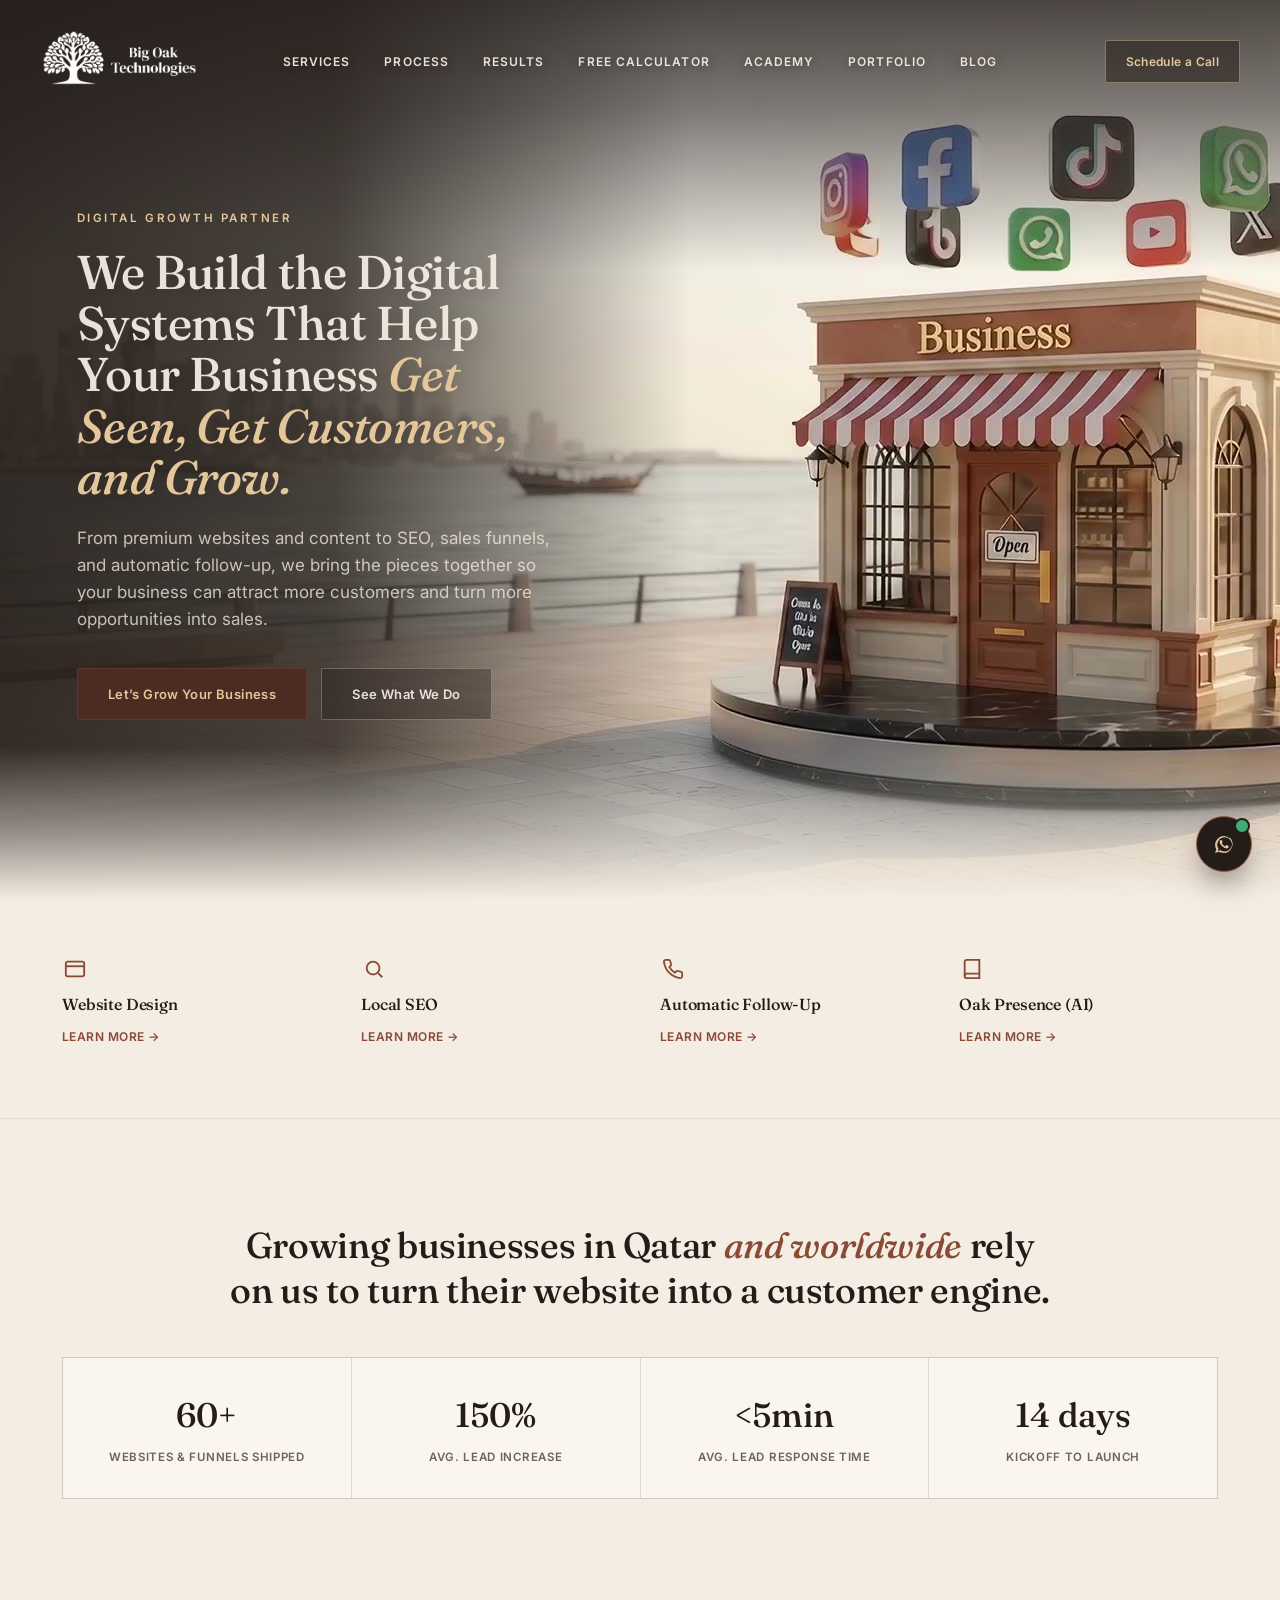
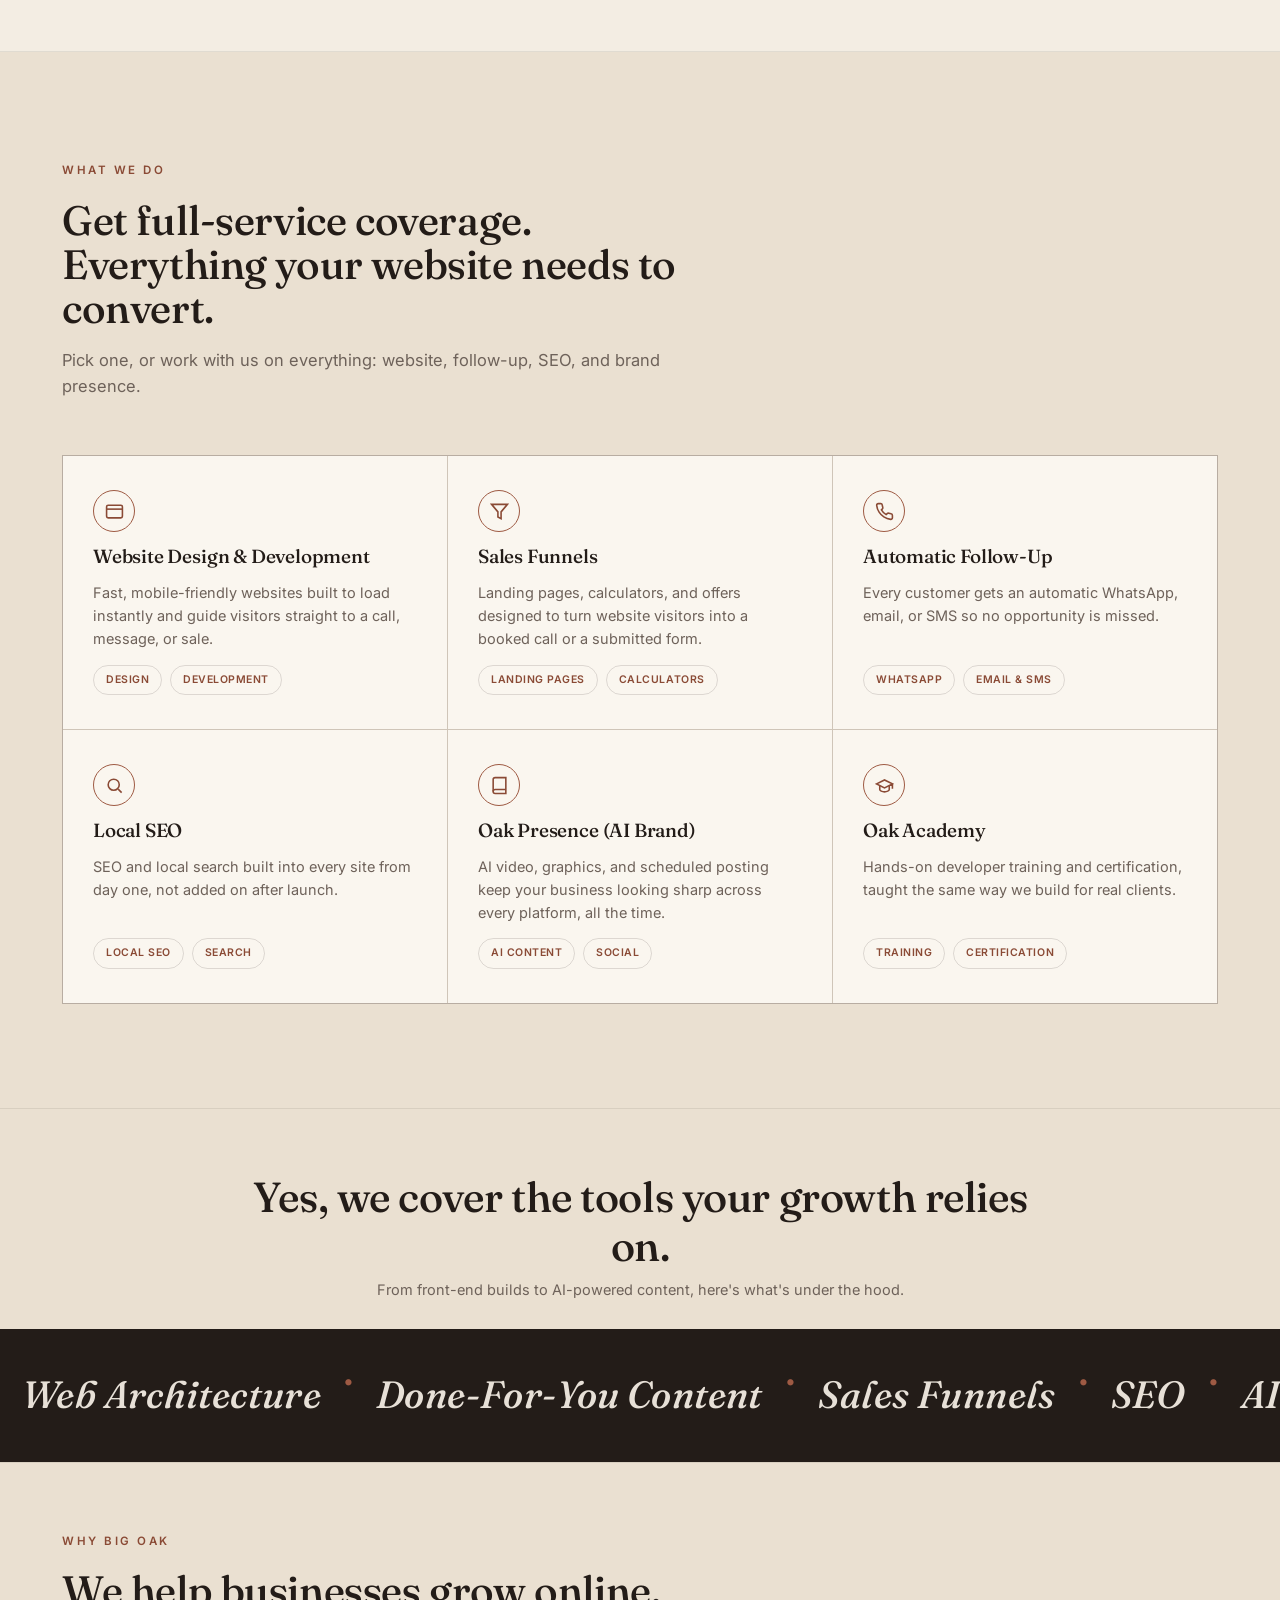
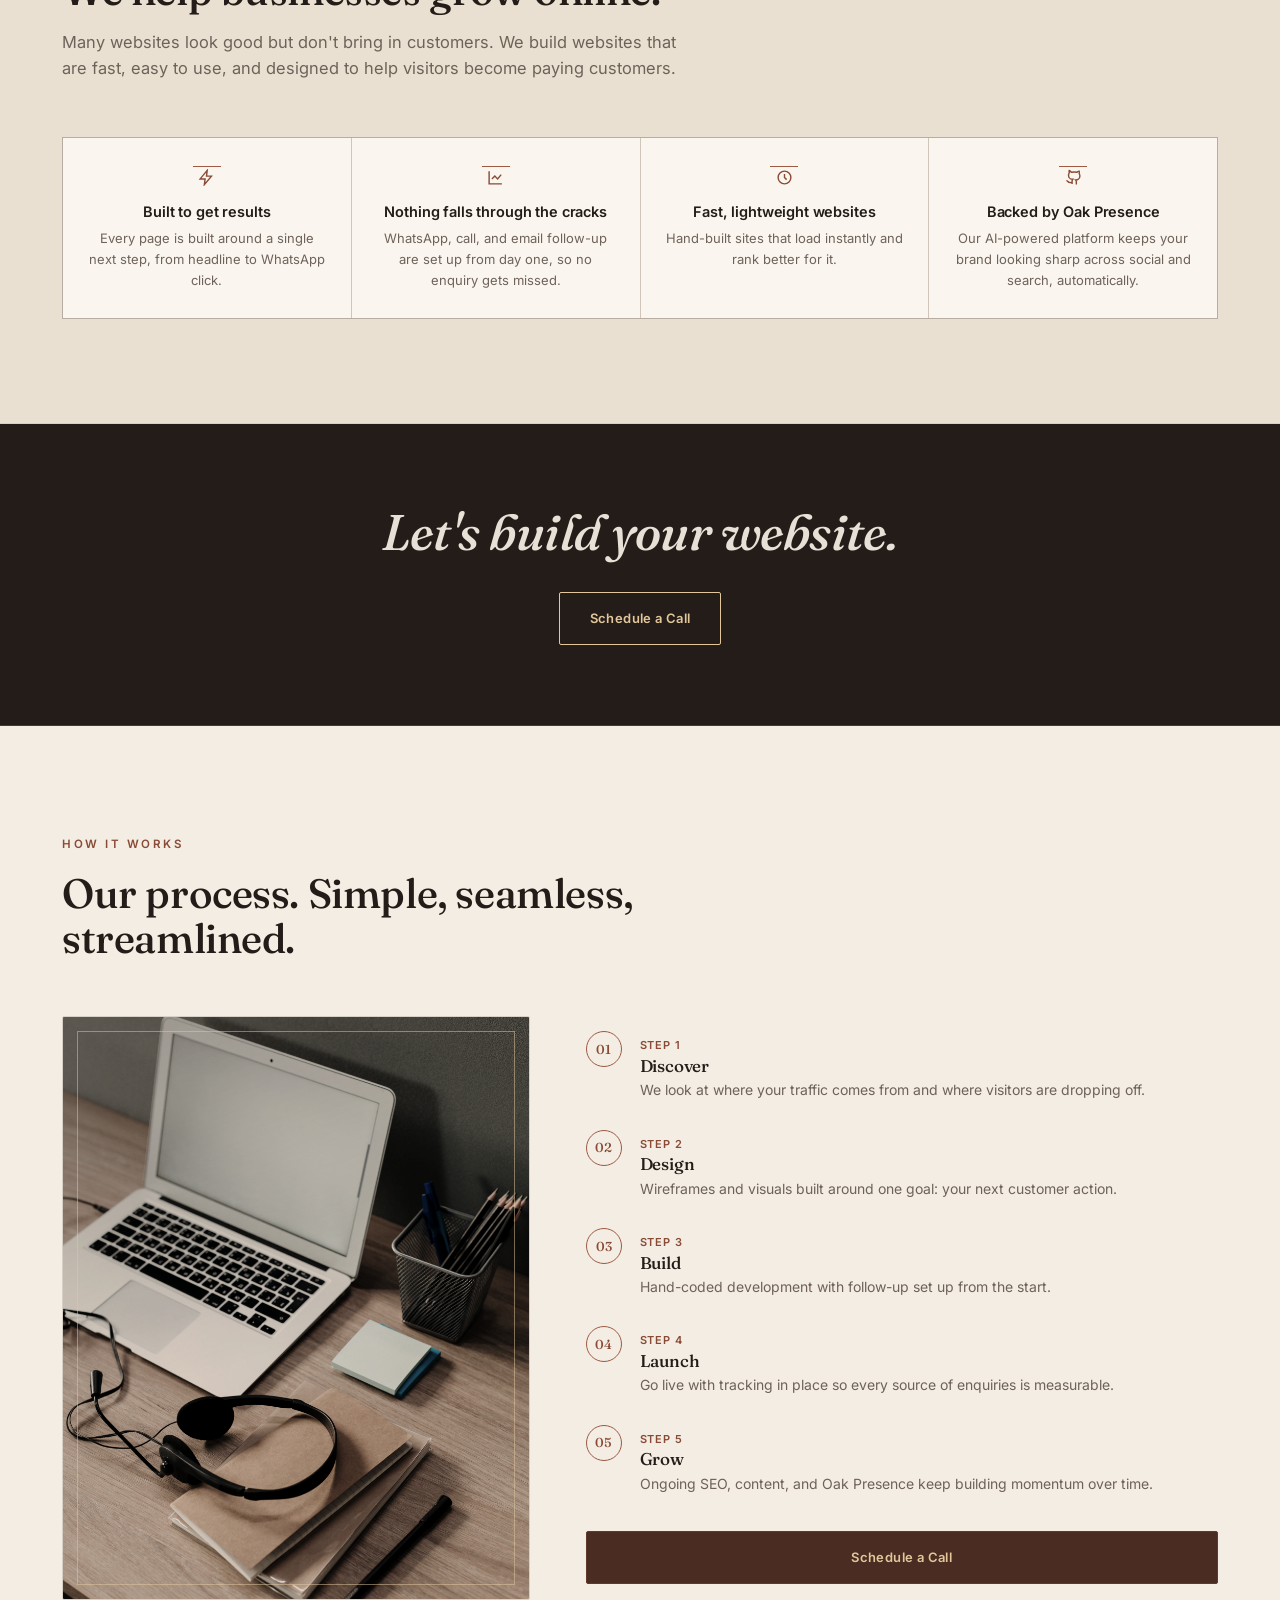
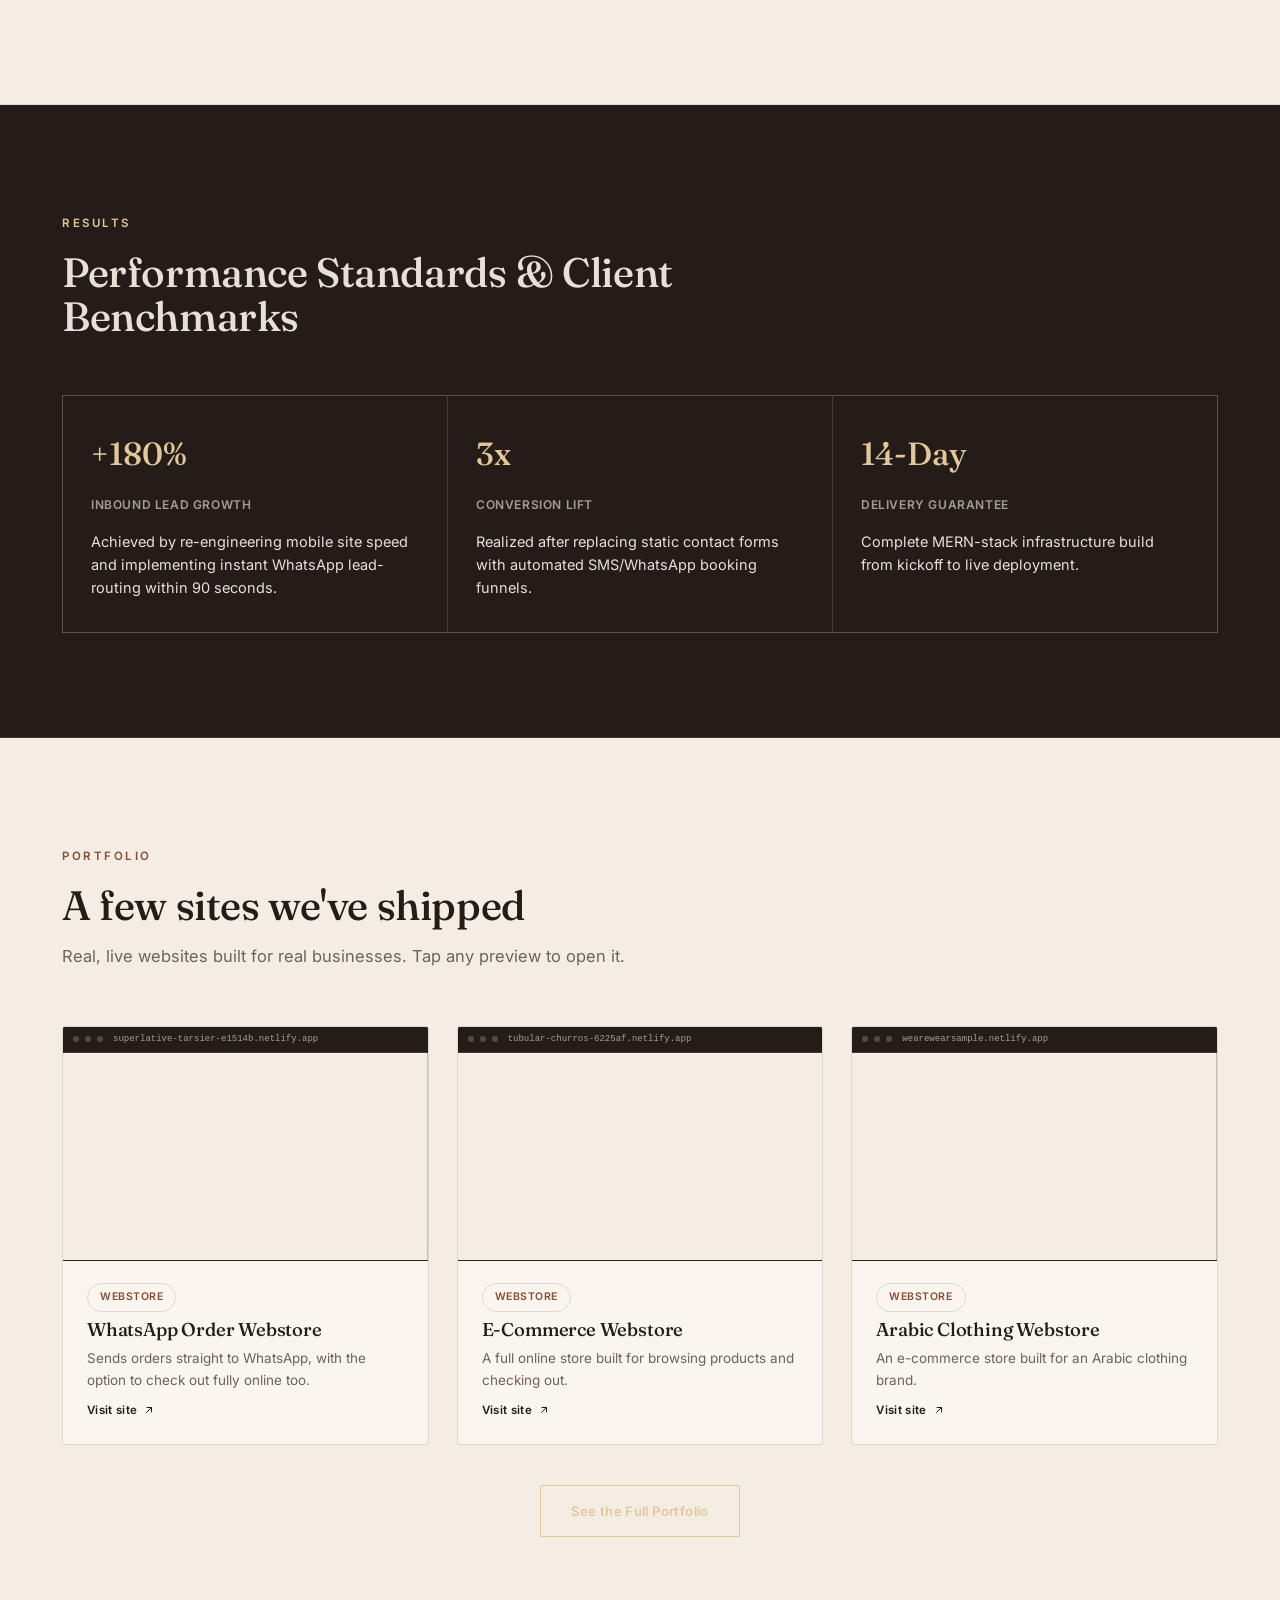
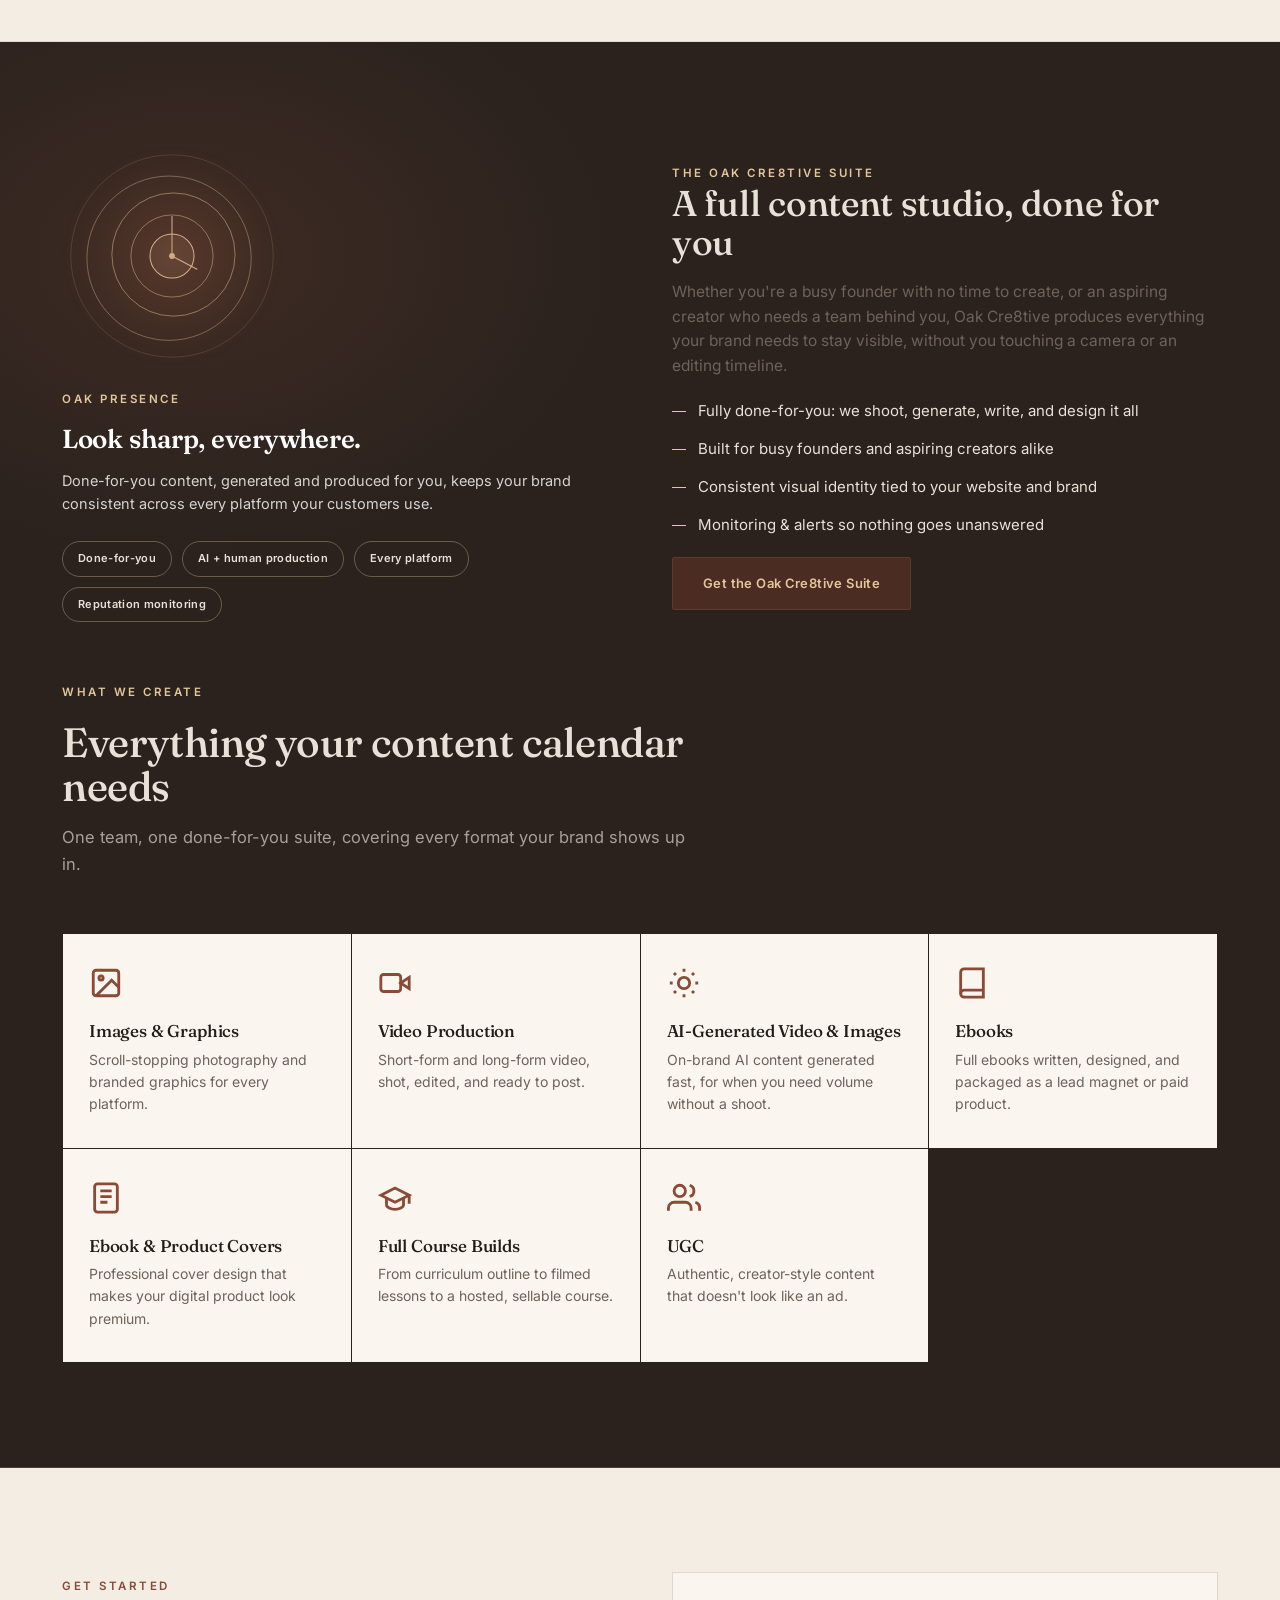
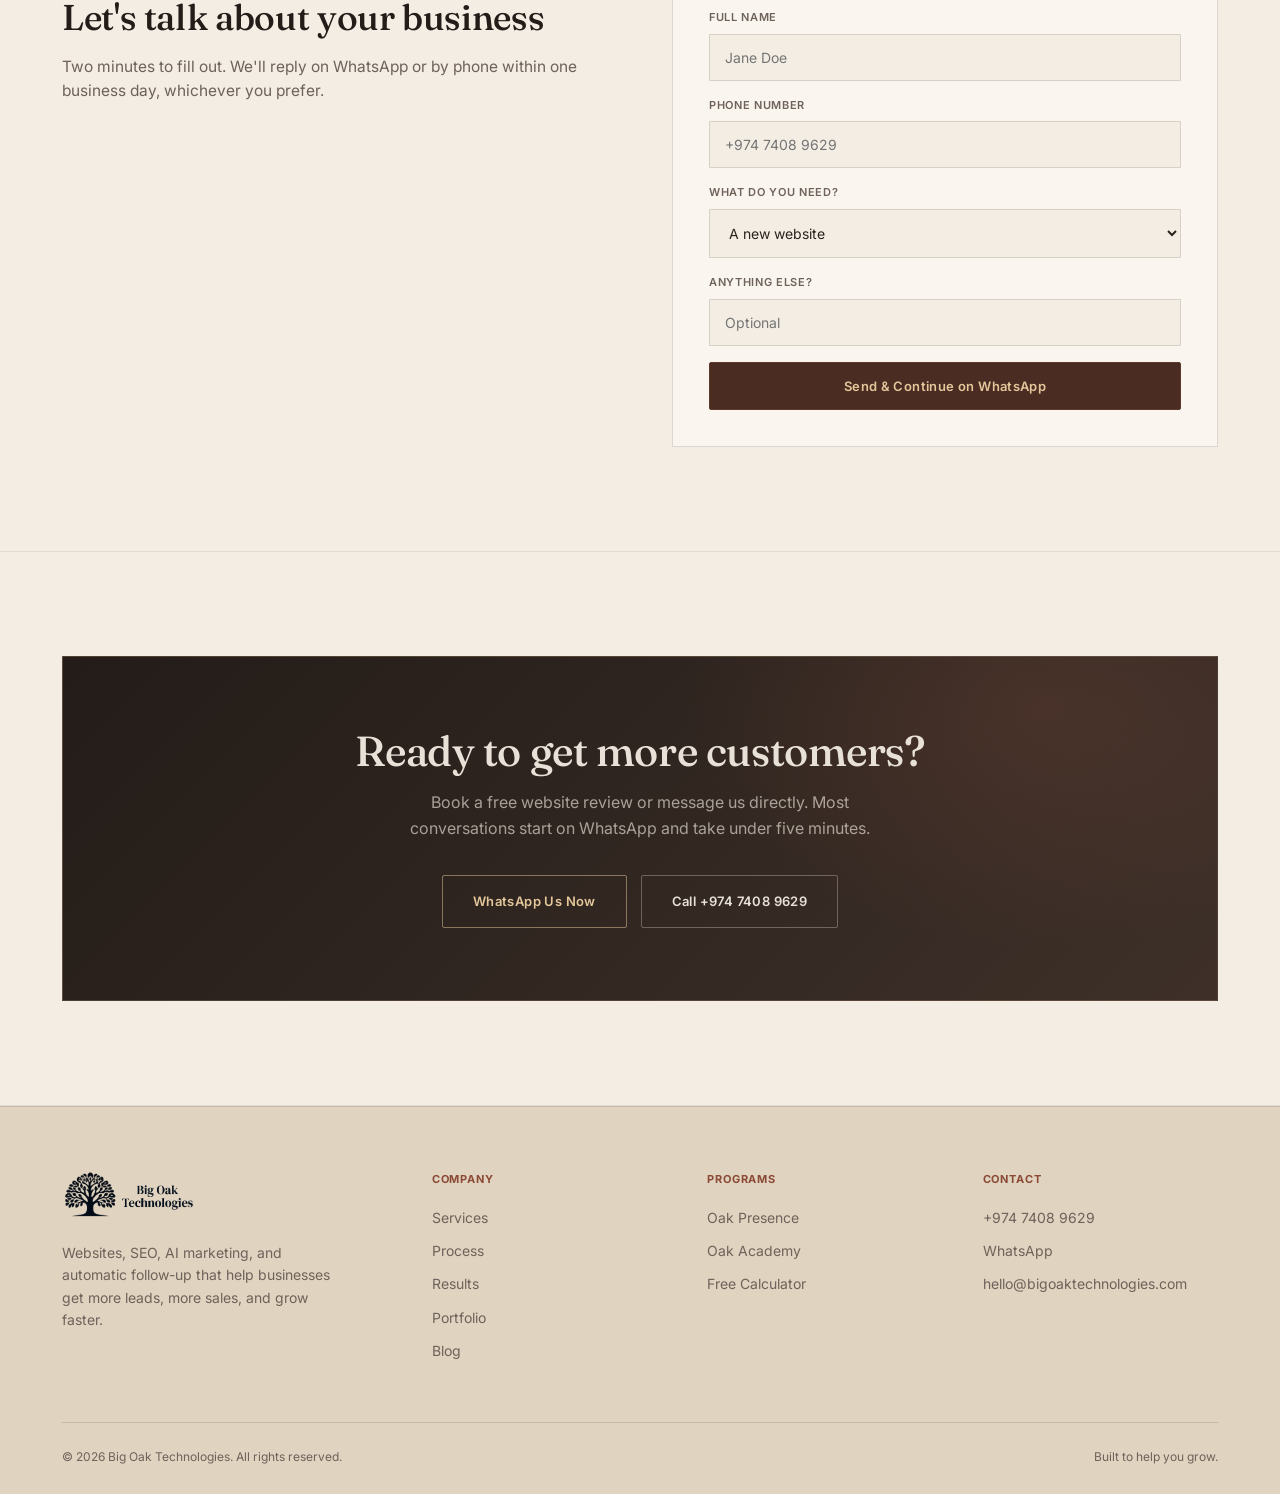
==== commit 97d6e28b: "Replace repo with local files" ====
--- a/index.html
+++ b/index.html
@@ -14,15 +14,26 @@
 <meta property="og:title" content="Big Oak Technologies | Digital Systems That Help Your Business Grow">
 <meta property="og:description" content="Big Oak Technologies builds websites, content, SEO, sales funnels, and automatic follow-up systems that help businesses in Qatar and worldwide attract more customers and grow.">
 <meta property="og:url" content="https://www.bigoaktechnologies.com/index.html">
-<meta property="og:image" content="https://www.bigoaktechnologies.com/assets/img/logo-black-on-white.png">
+<meta property="og:image" content="https://www.bigoaktechnologies.com/assets/img/share/og-image.jpg">
+<meta property="og:image:secure_url" content="https://www.bigoaktechnologies.com/assets/img/share/og-image.jpg">
+<meta property="og:image:type" content="image/jpeg">
+<meta property="og:image:width" content="1200">
+<meta property="og:image:height" content="630">
+<meta property="og:image:alt" content="Big Oak Technologies logo">
 <meta property="og:locale" content="en_US">
 
 <meta name="twitter:card" content="summary_large_image">
 <meta name="twitter:title" content="Big Oak Technologies | Digital Systems That Help Your Business Grow">
 <meta name="twitter:description" content="Big Oak Technologies builds websites, content, SEO, sales funnels, and automatic follow-up systems that help businesses in Qatar and worldwide attract more customers and grow.">
-<meta name="twitter:image" content="https://www.bigoaktechnologies.com/assets/img/logo-black-on-white.png">
-
-<link rel="icon" href="assets/img/favicon.png">
+<meta name="twitter:image" content="https://www.bigoaktechnologies.com/assets/img/share/og-image.jpg">
+<meta name="twitter:image:alt" content="Big Oak Technologies logo">
+
+<link rel="icon" href="favicon.ico" sizes="48x48">
+<link rel="icon" type="image/png" sizes="96x96" href="assets/img/icons/icon-96.png">
+<link rel="icon" type="image/png" sizes="192x192" href="assets/img/icons/icon-192.png">
+<link rel="apple-touch-icon" sizes="180x180" href="assets/img/icons/apple-touch-icon.png">
+<link rel="manifest" href="site.webmanifest">
+<meta name="theme-color" content="#231C18">
 <link rel="preconnect" href="https://fonts.googleapis.com">
 <link rel="preconnect" href="https://fonts.gstatic.com" crossorigin>
 <link href="https://fonts.googleapis.com/css2?family=Fraunces:ital,wght@0,300..700;1,300..700&family=Inter:wght@400;500;600;700&family=JetBrains+Mono:wght@400;500;600&display=swap" rel="stylesheet">
@@ -34,7 +45,8 @@
   "@type": "Organization",
   "name": "Big Oak Technologies",
   "url": "https://www.bigoaktechnologies.com/",
-  "logo": "https://www.bigoaktechnologies.com/assets/img/logo-black.png",
+  "logo": "https://www.bigoaktechnologies.com/assets/img/logo-black-on-white.png",
+  "image": "https://www.bigoaktechnologies.com/assets/img/share/og-image.jpg",
   "description": "Big Oak Technologies builds websites, content, SEO, sales funnels, and automatic follow-up systems that help businesses in Qatar and worldwide attract more customers and grow.",
   "areaServed": ["QA", "Worldwide"],
   "telephone": "+974-7408-9629",
@@ -81,6 +93,26 @@
   ]
 }
 </script>
+<script type="application/ld+json">
+{
+  "@context": "https://schema.org",
+  "@type": "WebSite",
+  "name": "Big Oak Technologies",
+  "alternateName": "Big Oak Tech",
+  "url": "https://www.bigoaktechnologies.com/",
+  "publisher": {
+    "@type": "Organization",
+    "name": "Big Oak Technologies",
+    "url": "https://www.bigoaktechnologies.com/",
+    "logo": {
+      "@type": "ImageObject",
+      "url": "https://www.bigoaktechnologies.com/assets/img/logo-black-on-white.png",
+      "width": 1629,
+      "height": 724
+    }
+  }
+}
+</script>
 </head>
 <body id="top">
 
@@ -108,8 +140,8 @@
 <section class="hero rc-hero" id="heroSection">
   <div class="hero-video" aria-hidden="true">
     <video autoplay muted loop playsinline preload="auto" poster="assets/video/hero-poster.jpg">
-      <source src="assets/video/hero-720.mp4" type="video/mp4" media="(max-width: 900px)">
-      <source src="assets/video/hero-1080.mp4" type="video/mp4">
+      <source src="assets/video/hero-loop-720.mp4" type="video/mp4" media="(max-width: 900px)">
+      <source src="assets/video/hero-loop-1080.mp4" type="video/mp4">
     </video>
   </div>
   <div class="top-nav">
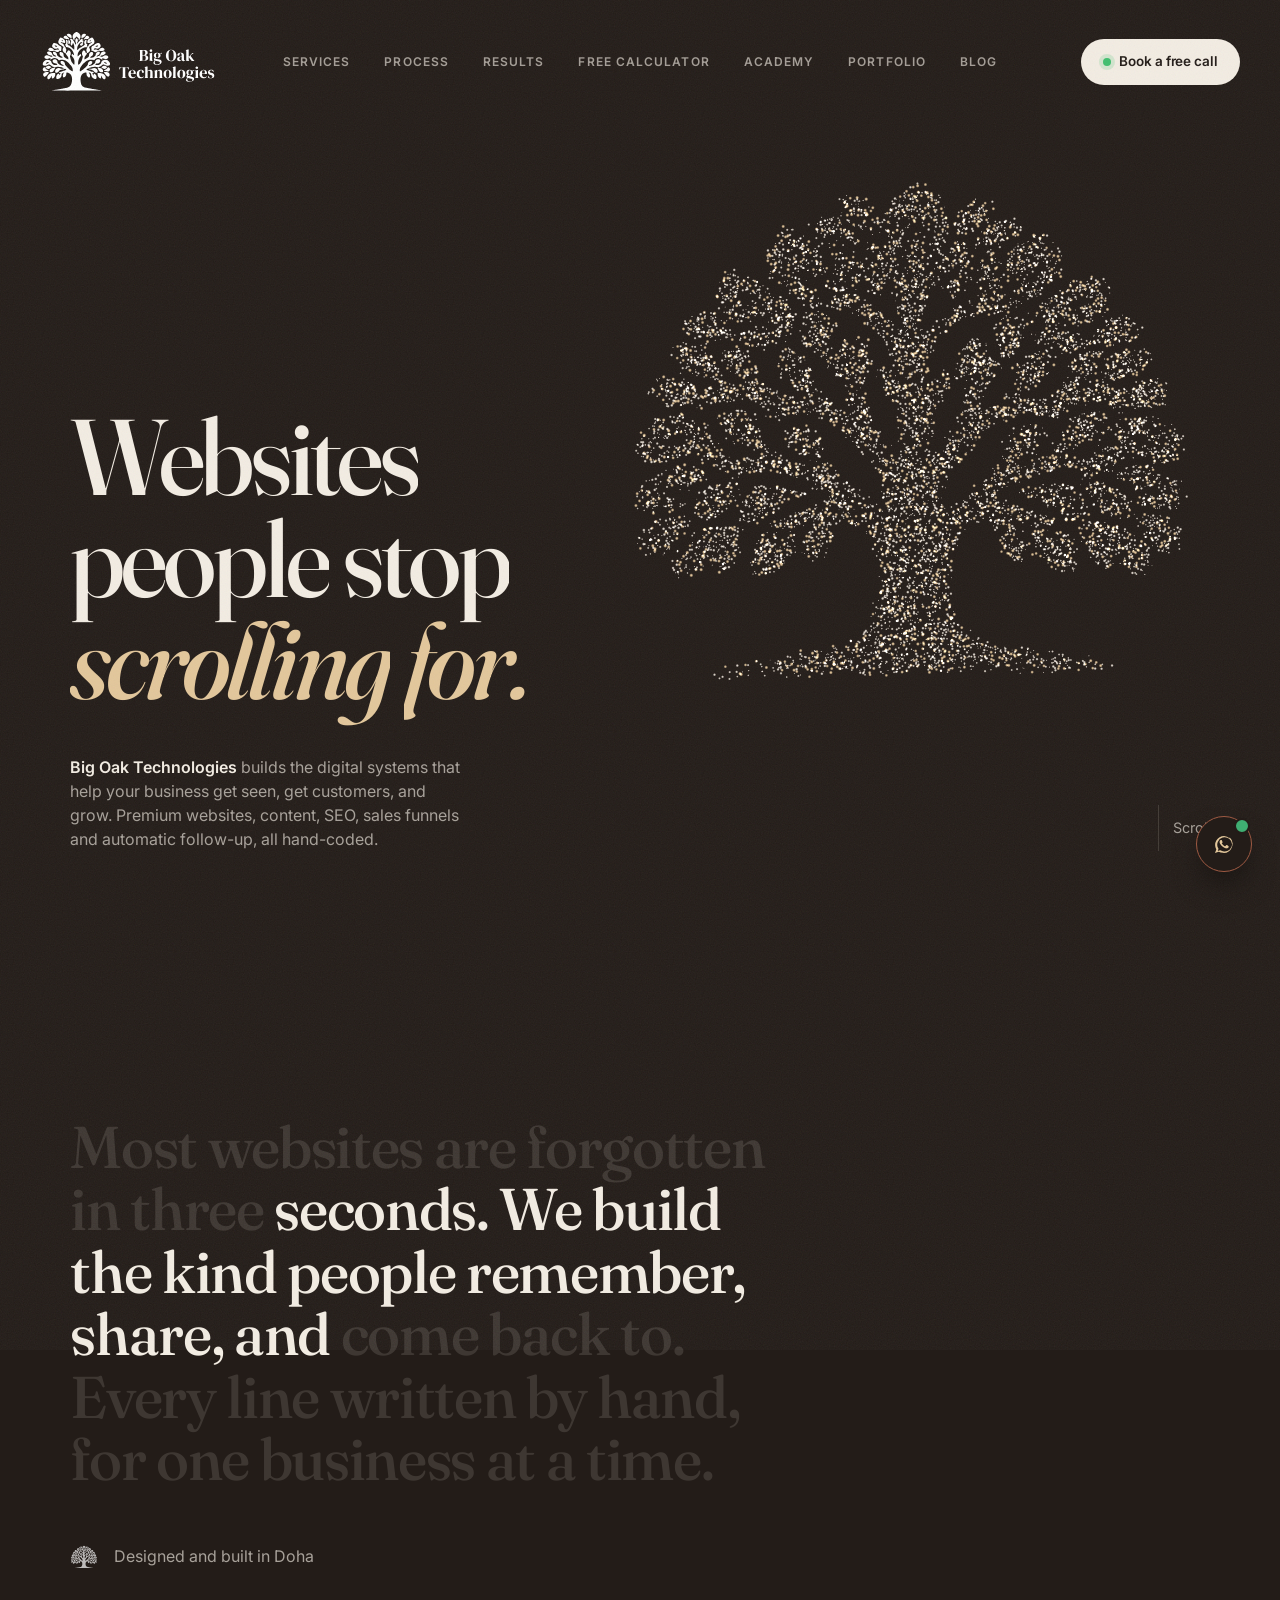
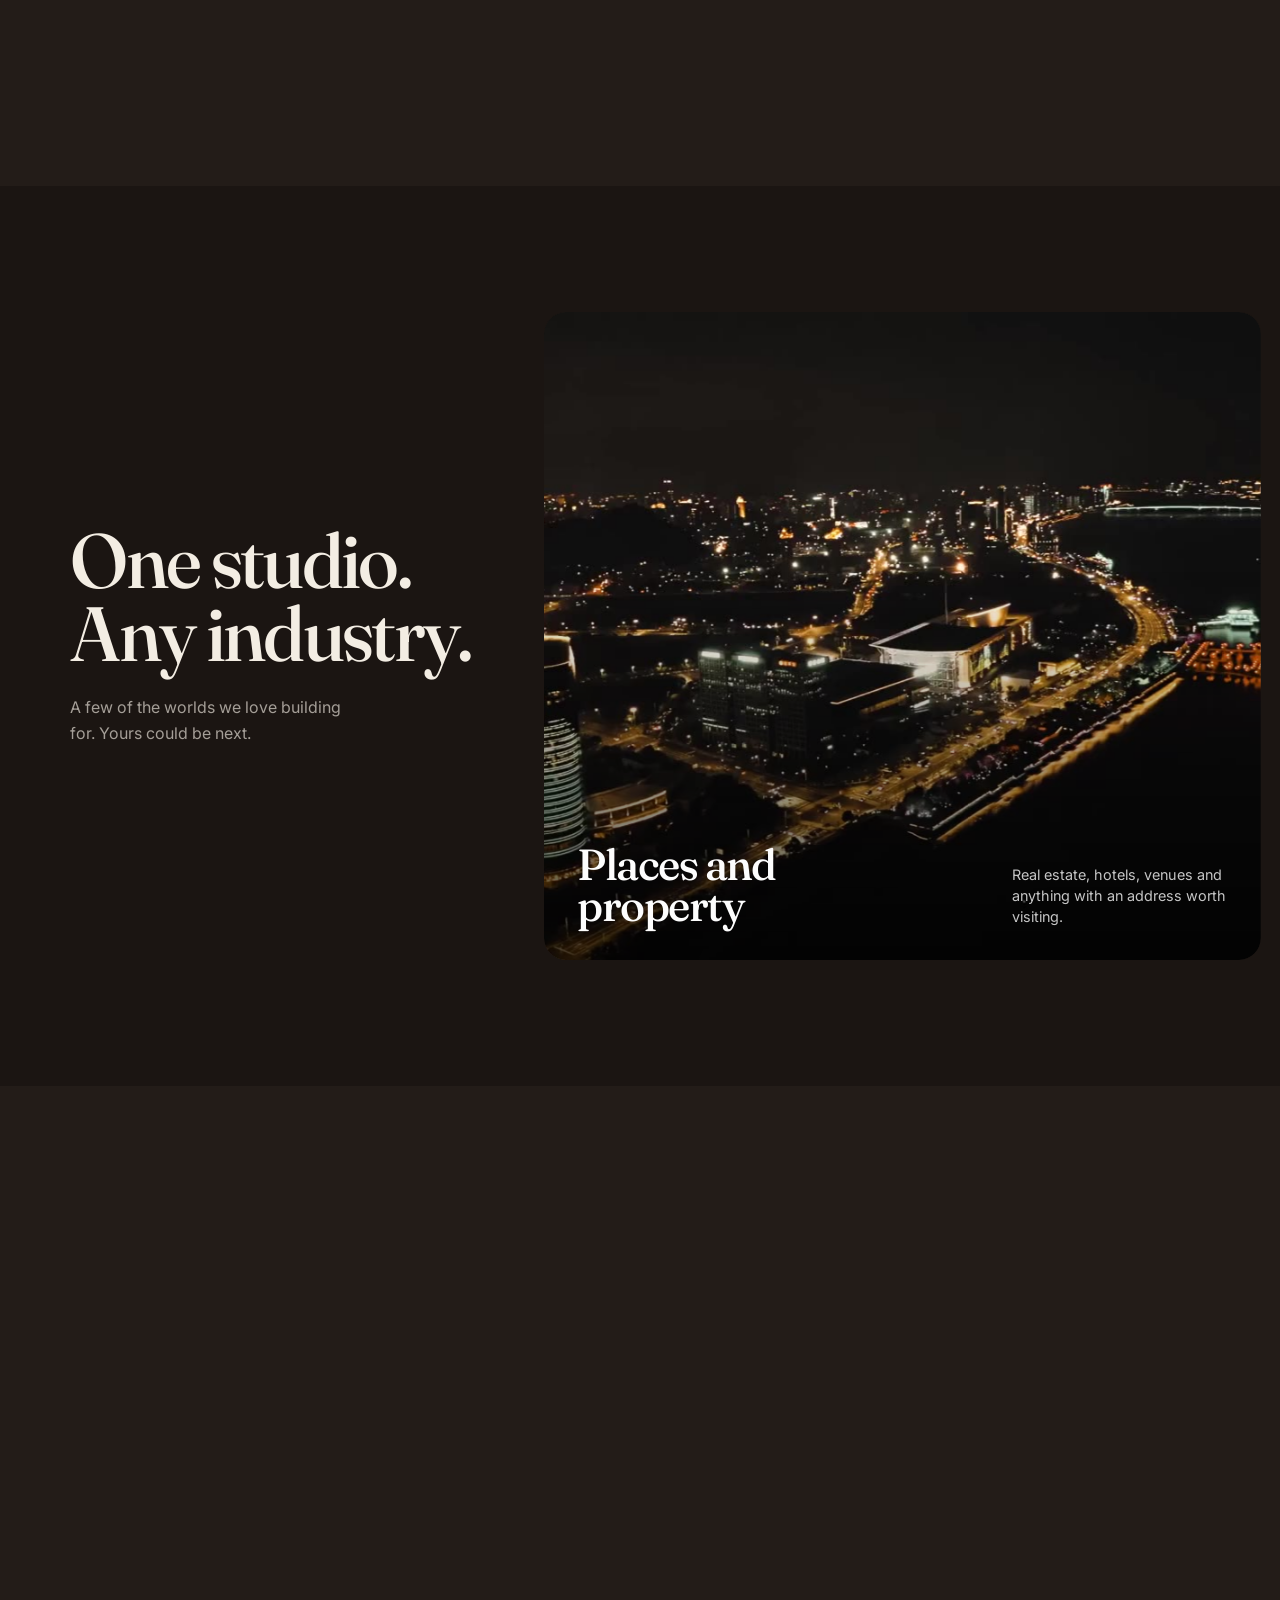
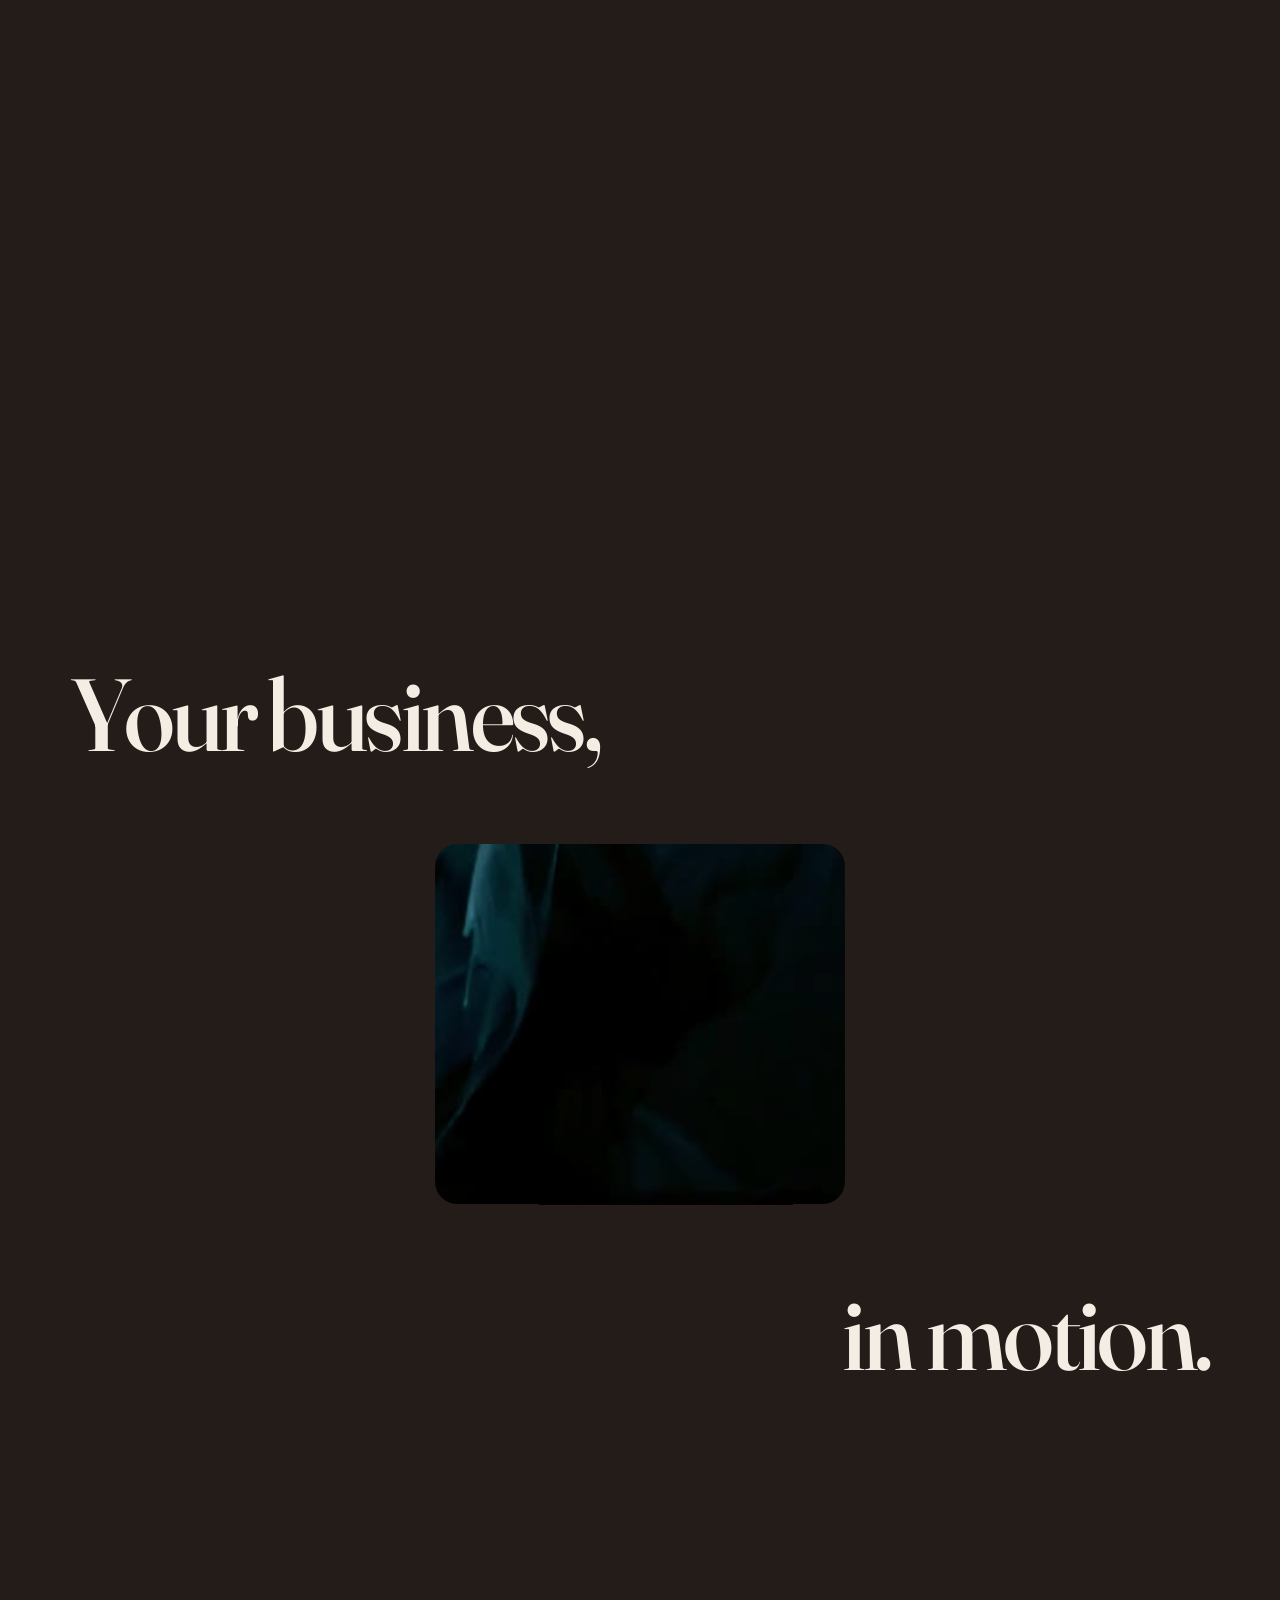
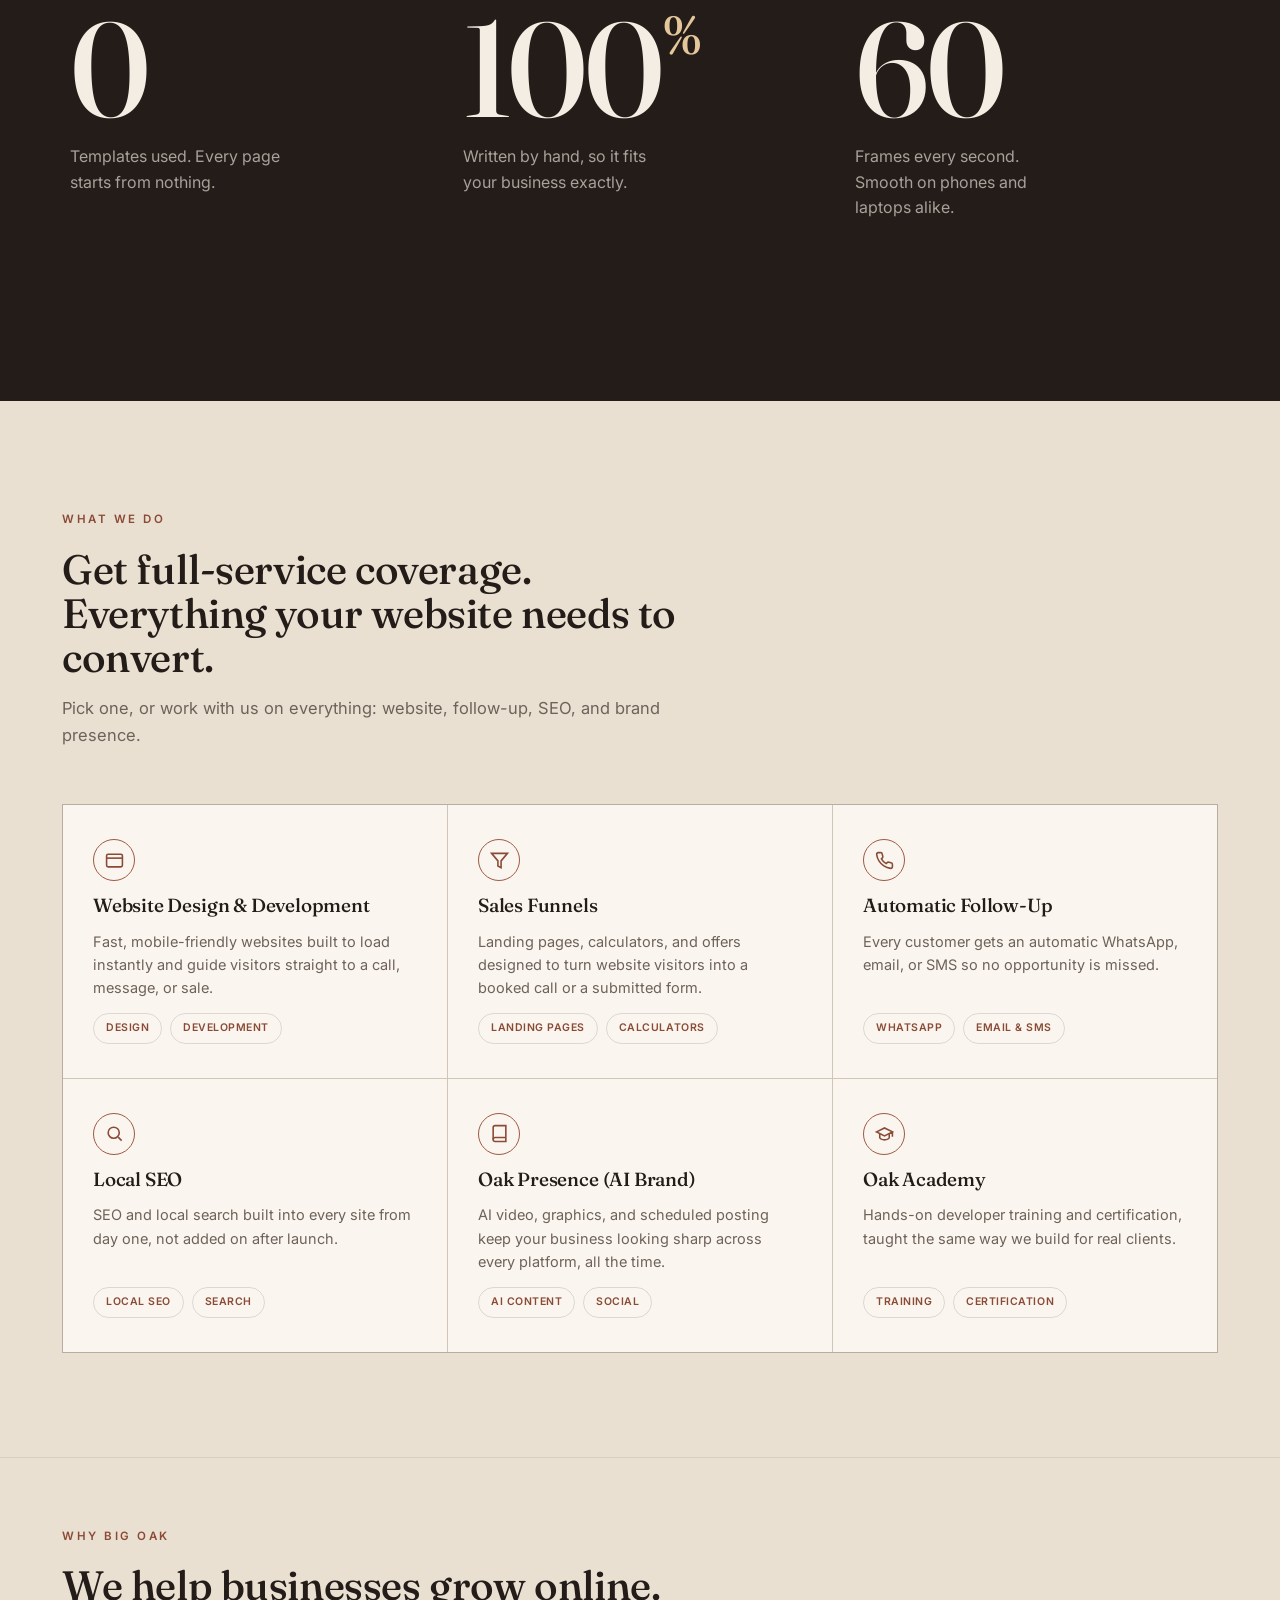
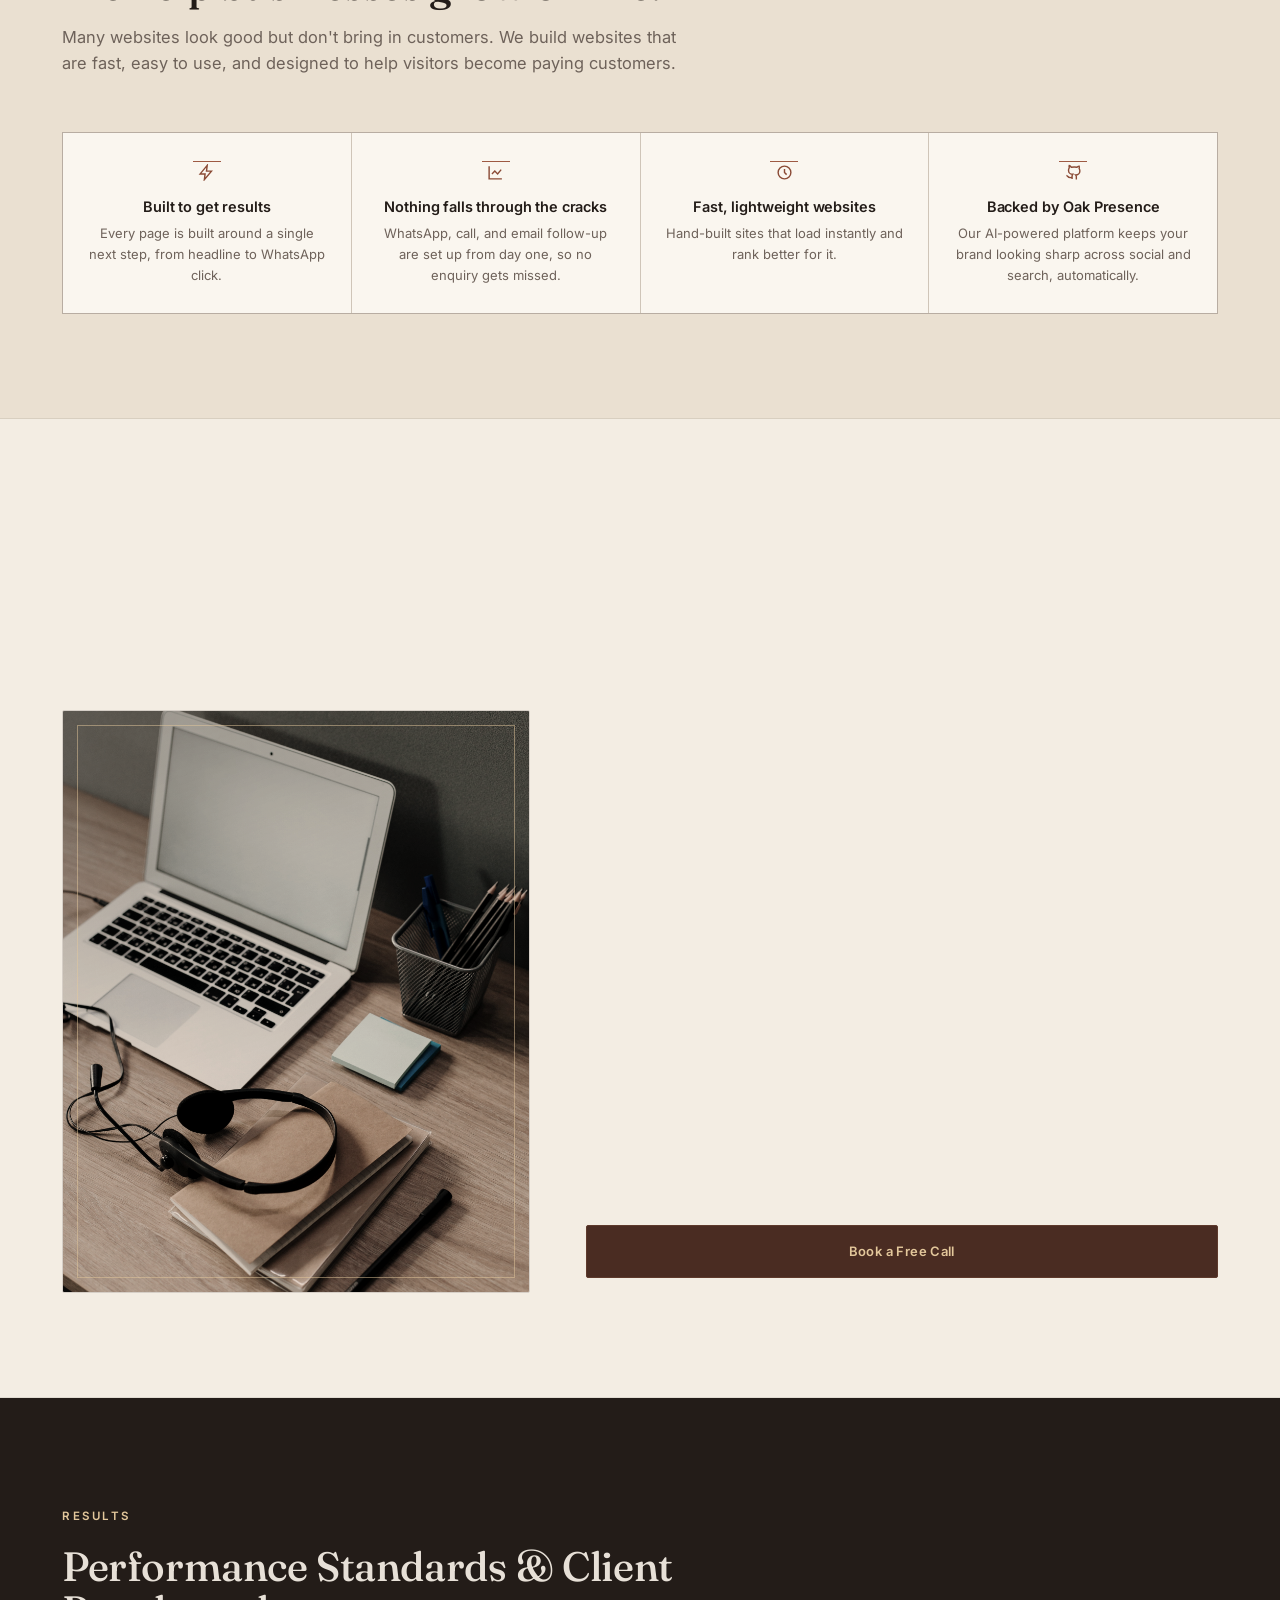
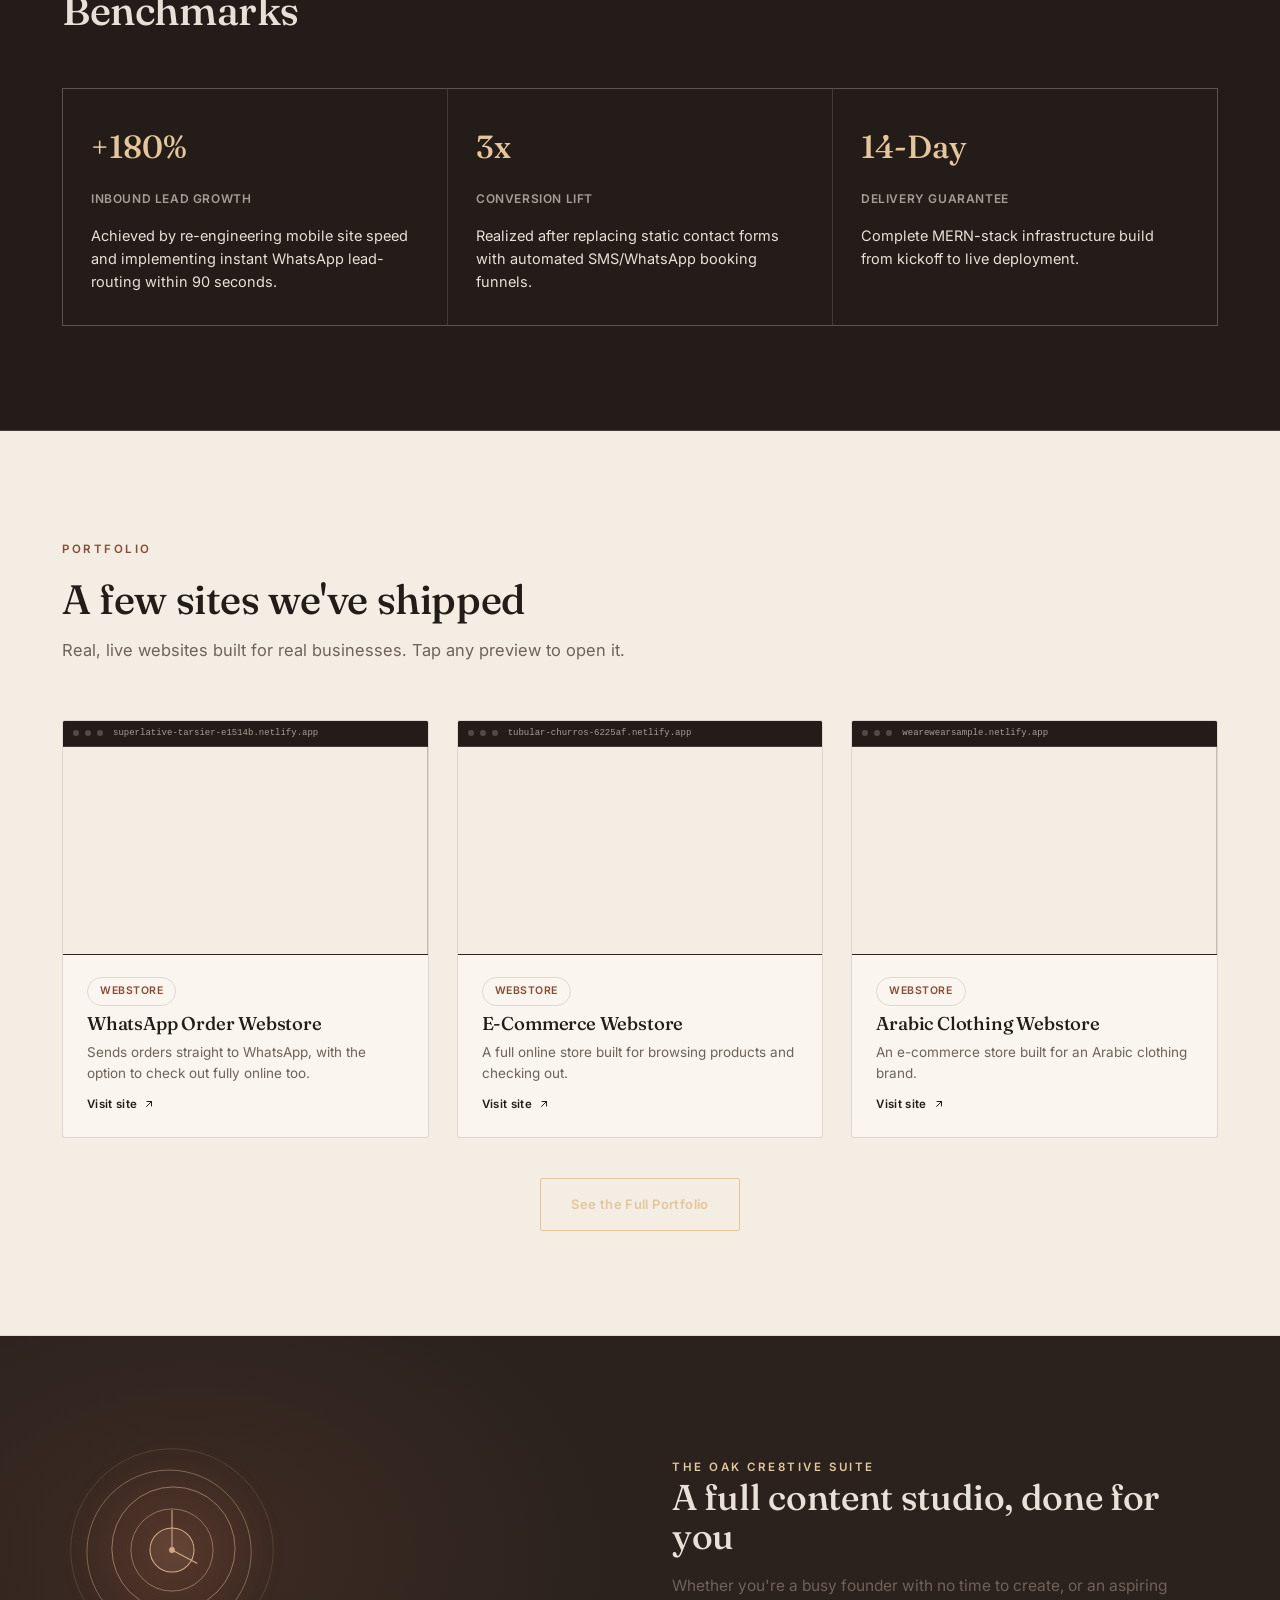
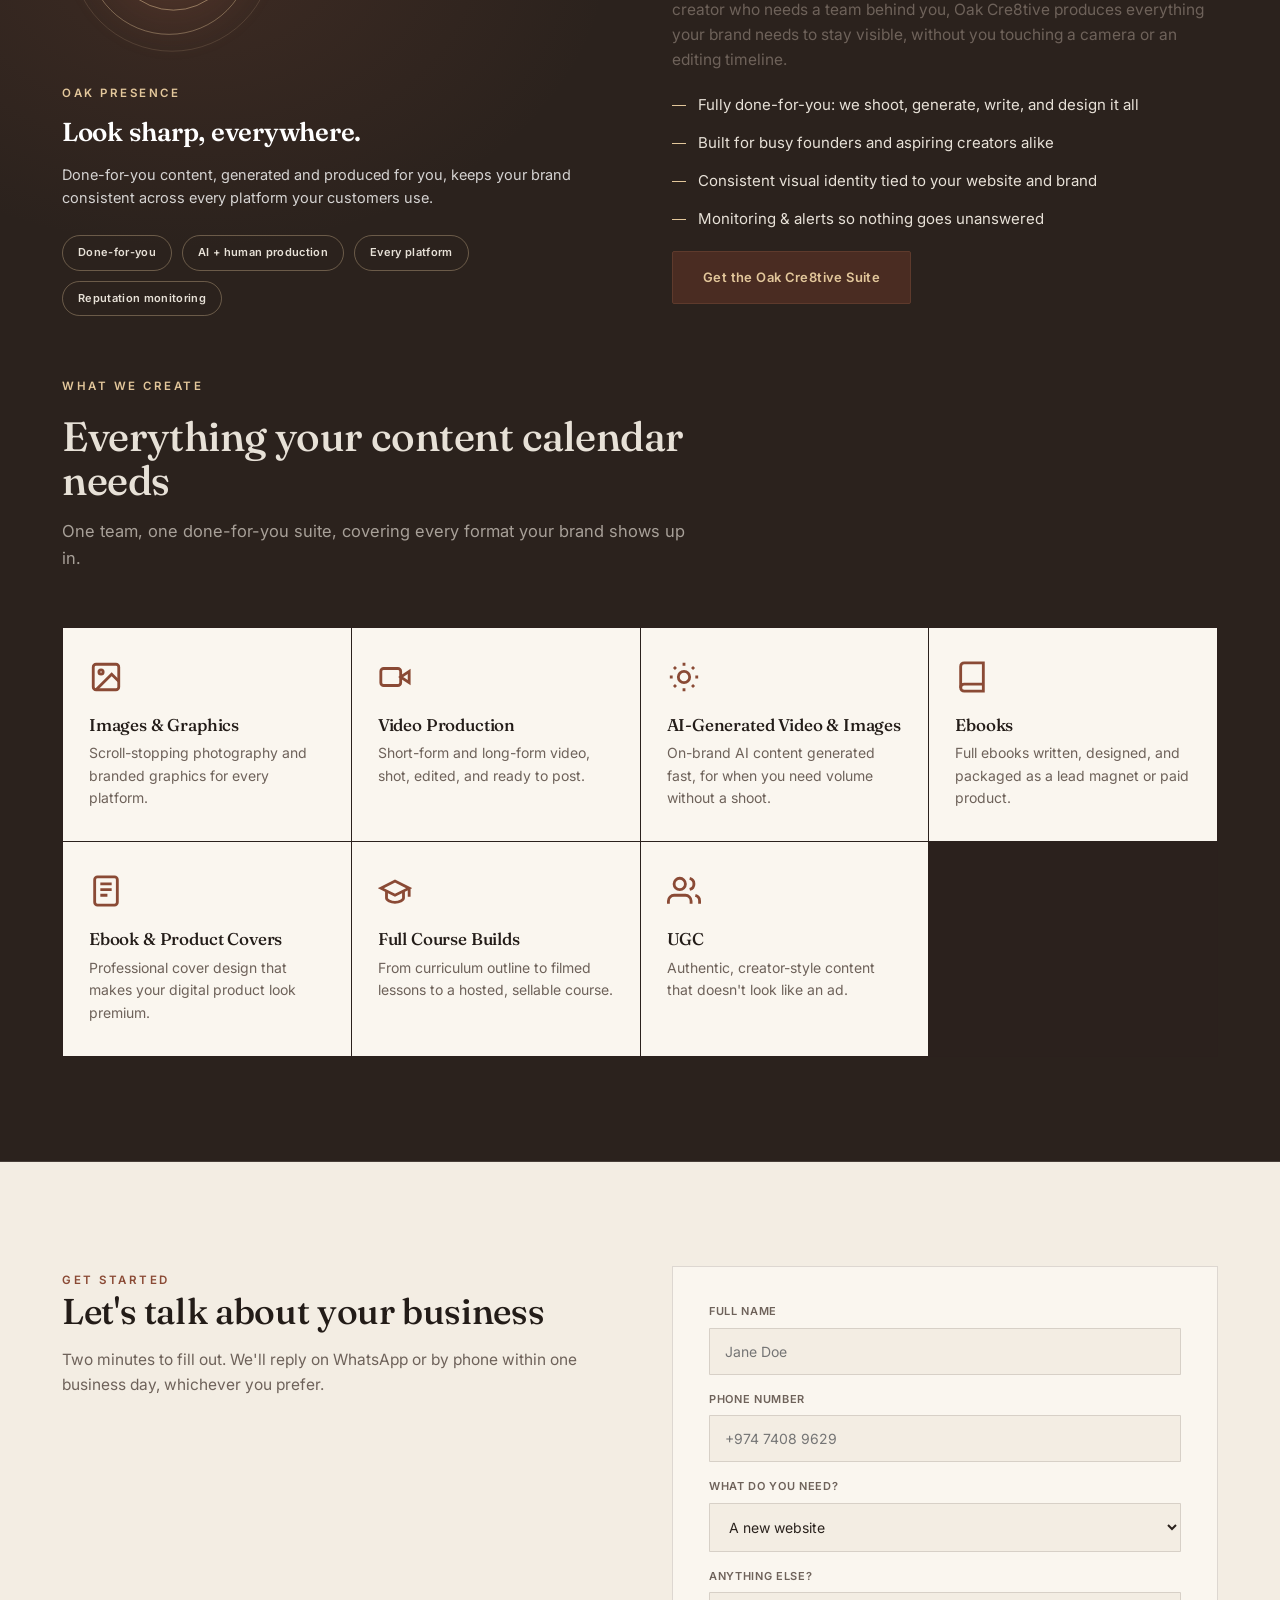
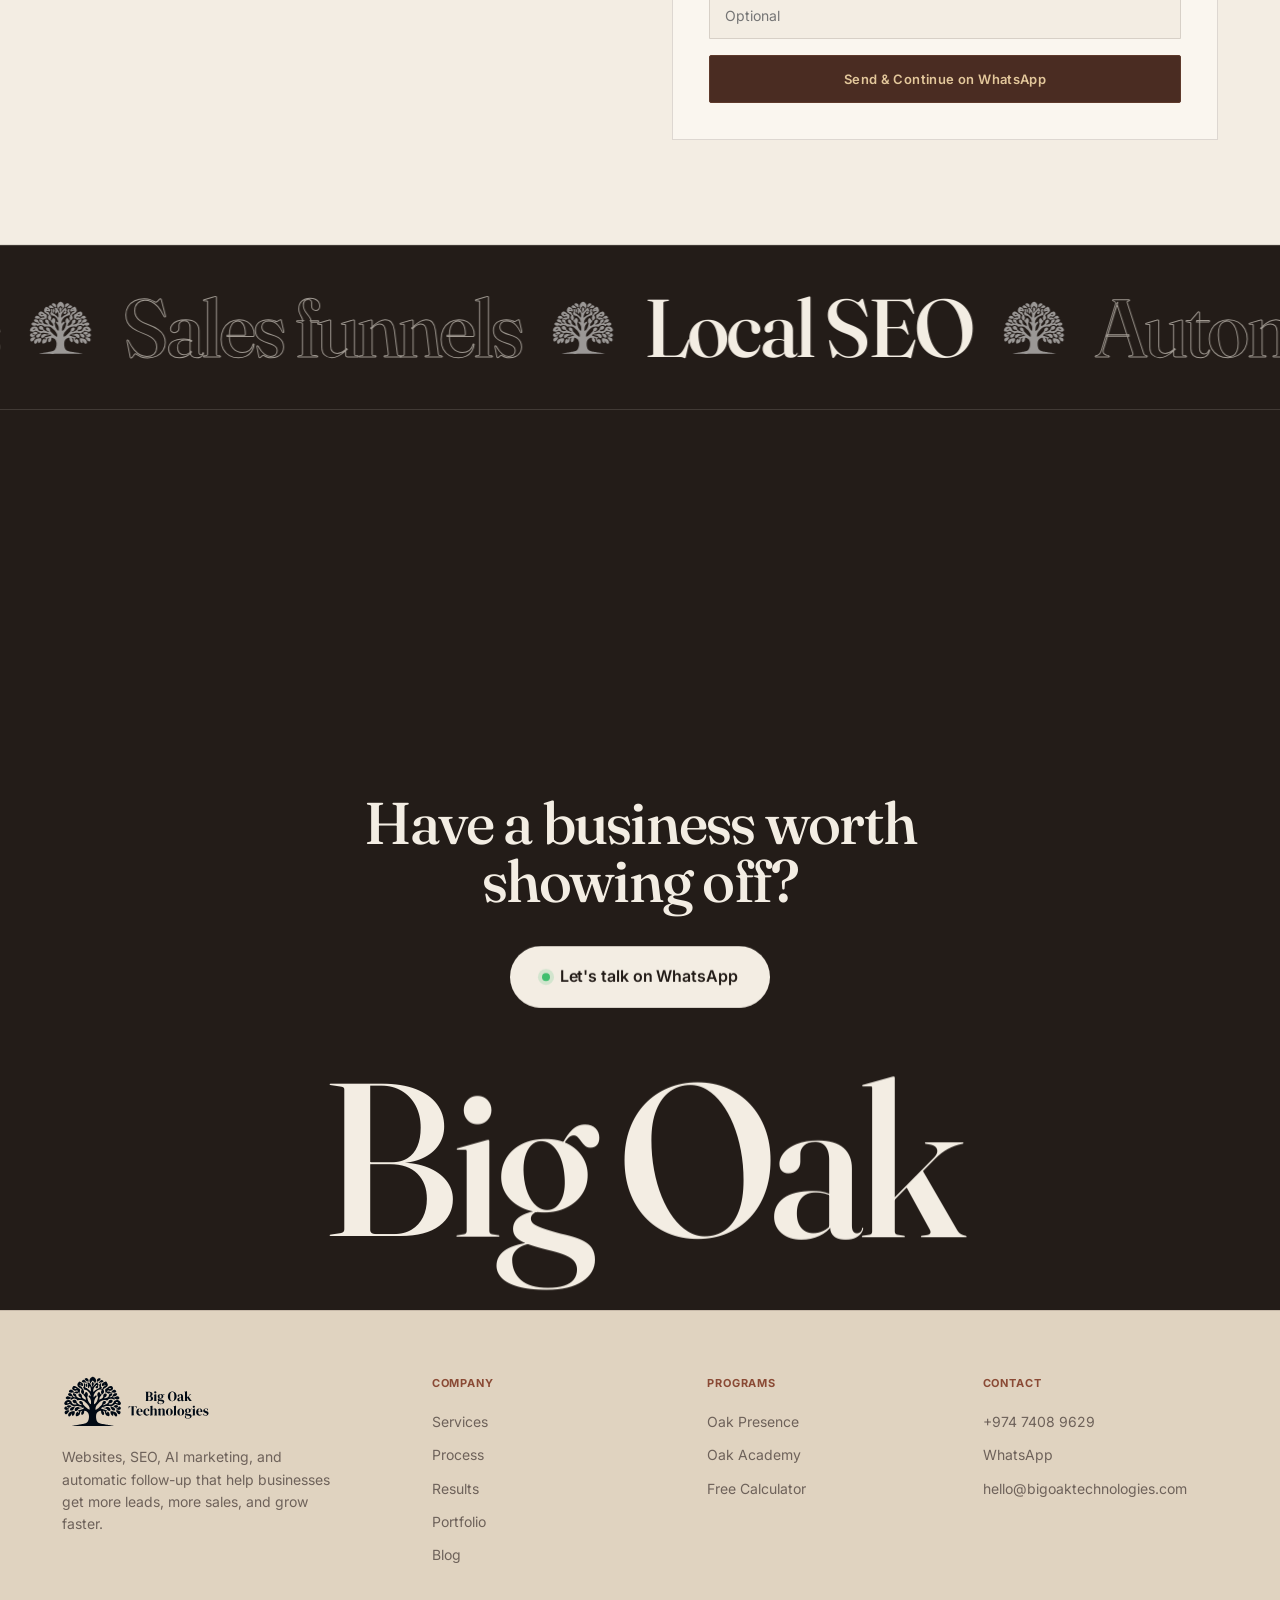
==== commit ad2e00dd: "Replace repo with local files" ====
--- a/index.html
+++ b/index.html
@@ -37,8 +37,10 @@
 <link rel="preconnect" href="https://fonts.googleapis.com">
 <link rel="preconnect" href="https://fonts.gstatic.com" crossorigin>
 <link href="https://fonts.googleapis.com/css2?family=Fraunces:ital,wght@0,300..700;1,300..700&family=Inter:wght@400;500;600;700&family=JetBrains+Mono:wght@400;500;600&display=swap" rel="stylesheet">
-<link rel="preload" as="image" href="assets/video/hero-poster.jpg">
+<link rel="preload" as="image" href="assets/video/reel/poster-2.jpg">
 <link rel="stylesheet" href="assets/css/style.css">
+<link rel="stylesheet" href="assets/css/reel.css">
+<link rel="stylesheet" href="assets/css/home.css">
 <script type="application/ld+json">
 {
   "@context": "https://schema.org",
@@ -114,11 +116,21 @@
 }
 </script>
 </head>
-<body id="top">
+<body id="top" class="r-home r-loading">
+
+<canvas id="r-gl" aria-hidden="true"></canvas>
+<div class="r-grain" aria-hidden="true"></div>
+<div class="r-cursor" aria-hidden="true"></div>
+<div class="r-ring" aria-hidden="true"></div>
+<div class="r-loader" aria-hidden="true">
+  <div class="r-loader-half top"></div><div class="r-loader-half bottom"></div>
+  <img class="r-loader-mark" src="assets/img/tree-mark.svg" alt="">
+  <div class="r-loader-count">0</div><div class="r-loader-bar"></div>
+</div>
 
 <div class="floating-nav" id="floatingNav">
   <a href="#top" class="floating-nav-brand">
-    <img src="assets/img/logo-white.png" alt="Big Oak Technologies">
+    <img src="assets/img/logo-white.svg" alt="Big Oak Technologies">
   </a>
   <div class="floating-nav-links" id="floatingNavLinks">
     <a href="#services">Services</a>
@@ -132,20 +144,18 @@
   <button class="floating-nav-toggle" aria-label="Open menu" aria-expanded="false" aria-controls="floatingNavLinks">
     <svg viewBox="0 0 24 24" fill="none" stroke="currentColor" stroke-width="2"><path d="M4 7h16M4 12h16M4 17h16"/></svg>
   </button>
-  <a href="https://wa.me/97474089629?text=Hi%20Big%20Oak%20Technologies%2C%20I%27d%20like%20to%20schedule%20a%20call." target="_blank" rel="noopener" class="btn btn-dark btn-sm floating-nav-cta">Schedule a Call</a>
+  <a href="https://wa.me/97474089629?text=Hi%20Big%20Oak%20Technologies%2C%20I%27d%20like%20to%20book%20a%20free%20call." target="_blank" rel="noopener" class="btn-call floating-nav-cta"><span class="btn-call-dot"></span>Book a free call</a>
 </div>
 
 
+
+<main class="home-main">
+<div class="reel">
+
 <!-- ===================== HERO ===================== -->
-<section class="hero rc-hero" id="heroSection">
-  <div class="hero-video" aria-hidden="true">
-    <video autoplay muted loop playsinline preload="auto" poster="assets/video/hero-poster.jpg">
-      <source src="assets/video/hero-loop-720.mp4" type="video/mp4" media="(max-width: 900px)">
-      <source src="assets/video/hero-loop-1080.mp4" type="video/mp4">
-    </video>
-  </div>
+<section class="r-sec r-hero" id="heroSection" data-stop>
   <div class="top-nav">
-    <a href="#top" class="top-nav-logo"><img src="assets/img/logo-white.png" alt="Big Oak Technologies"></a>
+    <a href="#top" class="top-nav-logo"><img src="assets/img/logo-white.svg" alt="Big Oak Technologies"></a>
     <div class="top-nav-menu">
       <a href="#services">Services</a>
       <a href="#process">Process</a>
@@ -156,7 +166,7 @@
       <a href="blog/index.html">Blog</a>
     </div>
     <div class="top-nav-cta">
-      <a href="https://wa.me/97474089629?text=Hi%20Big%20Oak%20Technologies%2C%20I%27d%20like%20to%20schedule%20a%20call." target="_blank" rel="noopener" class="btn btn-dark btn-sm"><span class="btn-label">Schedule a Call</span></a>
+      <a href="https://wa.me/97474089629?text=Hi%20Big%20Oak%20Technologies%2C%20I%27d%20like%20to%20book%20a%20free%20call." target="_blank" rel="noopener" class="btn-call top-nav-call"><span class="btn-call-dot"></span>Book a free call</a>
       <button class="top-nav-toggle" aria-label="Open menu" aria-expanded="false">
         <svg viewBox="0 0 24 24" fill="none" stroke="currentColor" stroke-width="2"><path d="M4 7h16M4 12h16M4 17h16"/></svg>
       </button>
@@ -175,64 +185,62 @@
     <a href="portfolio.html">Portfolio</a>
     <a href="blog/index.html">Blog</a>
   </div>
-  <div class="wrap hero-wrap">
-    <div class="hero-content">
-      <span class="eyebrow">Digital Growth Partner</span>
-      <h1>We Build the Digital Systems That Help Your Business <span class="accent">Get Seen, Get Customers, and Grow.</span></h1>
-      <p class="lede">From premium websites and content to SEO, sales funnels, and automatic follow-up, we bring the pieces together so your business can attract more customers and turn more opportunities into sales.</p>
-
-      <div class="hero-cta-row">
-        <a href="https://wa.me/97474089629?text=Hi%20Big%20Oak%20Technologies%2C%20I%27d%20like%20to%20talk%20about%20growing%20my%20business." target="_blank" rel="noopener" class="btn btn-primary">Let’s Grow Your Business</a>
-        <a href="#services" class="btn btn-line on-ink">See What We Do</a>
-      </div>
-    </div>
-  </div>
-</section>
-
-<!-- ===================== FEATURE ICON ROW ===================== -->
-<section class="rc-feature-row">
-  <div class="wrap">
-    <div class="rc-feature-grid">
-      <div class="rc-feature reveal">
-        <div class="rc-feature-icon"><svg viewBox="0 0 24 24" fill="none" stroke-width="2"><rect x="2" y="4" width="20" height="16" rx="2"/><path d="M2 9h20"/></svg></div>
-        <h4>Website Design</h4>
-        <a href="#services">Learn more &rarr;</a>
-      </div>
-      <div class="rc-feature reveal">
-        <div class="rc-feature-icon"><svg viewBox="0 0 24 24" fill="none" stroke-width="2"><circle cx="11" cy="11" r="7"/><path d="m21 21-4.35-4.35"/></svg></div>
-        <h4>Local SEO</h4>
-        <a href="#services">Learn more &rarr;</a>
-      </div>
-      <div class="rc-feature reveal">
-        <div class="rc-feature-icon"><svg viewBox="0 0 24 24" fill="none" stroke-width="2"><path d="M22 16.92v3a2 2 0 0 1-2.18 2 19.79 19.79 0 0 1-8.63-3.07 19.5 19.5 0 0 1-6-6 19.79 19.79 0 0 1-3.07-8.67A2 2 0 0 1 4.11 2h3a2 2 0 0 1 2 1.72c.127.96.361 1.903.7 2.81a2 2 0 0 1-.45 2.11L8.09 9.91a16 16 0 0 0 6 6l1.27-1.27a2 2 0 0 1 2.11-.45c.907.339 1.85.573 2.81.7A2 2 0 0 1 22 16.92z"/></svg></div>
-        <h4>Automatic Follow-Up</h4>
-        <a href="#services">Learn more &rarr;</a>
-      </div>
-      <div class="rc-feature reveal">
-        <div class="rc-feature-icon"><svg viewBox="0 0 24 24" fill="none" stroke-width="2"><path d="M4 19.5A2.5 2.5 0 0 1 6.5 17H20"/><path d="M6.5 2H20v20H6.5A2.5 2.5 0 0 1 4 19.5v-15A2.5 2.5 0 0 1 6.5 2z"/></svg></div>
-        <h4>Oak Presence (AI)</h4>
-        <a href="#presence">Learn more &rarr;</a>
-      </div>
-    </div>
-  </div>
-</section>
-
-<!-- ===================== TRUST BAR + QUICK NAV ===================== -->
-<section class="rc-trust">
-  <div class="wrap">
-    <h3>Growing businesses in Qatar <b>and worldwide</b> rely on us to turn their website into a customer engine.</h3>
-    <div class="rc-stat-row">
-      <div class="rc-stat reveal"><b>60+</b><span>Websites &amp; funnels shipped</span></div>
-      <div class="rc-stat reveal"><b>150%</b><span>Avg. lead increase</span></div>
-      <div class="rc-stat reveal"><b>&lt;5min</b><span>Avg. lead response time</span></div>
-      <div class="rc-stat reveal"><b>14 days</b><span>Kickoff to launch</span></div>
-    </div>
-    
-  </div>
-</section>
+  <div class="r-slot r-hero-slot" aria-hidden="true"></div>
+  <h1 aria-label="Websites people stop scrolling for.">
+    <span class="r-mask"><span>Websites</span></span>
+    <span class="r-mask"><span>people</span></span>
+    <span class="r-mask"><span>stop</span></span>
+    <span class="r-mask"><span>scrolling</span></span>
+    <span class="r-mask"><span>for.</span></span>
+  </h1>
+  <div class="r-hero-foot r-hero-reveal">
+    <p><strong>Big Oak Technologies</strong> builds the digital systems that help your business get seen, get customers, and grow. Premium websites, content, SEO, sales funnels and automatic follow-up, all hand-coded.</p>
+    <div class="r-cue"><i></i>Scroll</div>
+  </div>
+</section>
+
+<!-- ===================== STATEMENT ===================== -->
+<section class="r-sec r-statement" data-stop>
+  <p class="r-big r-split">Most websites are forgotten in three seconds. We build the kind people remember, share, and come back to. Every line written by hand, for one business at a time.</p>
+  <div class="r-note"><img src="assets/img/tree-mark.svg" alt="">Designed and built in Doha</div>
+</section>
+
+<!-- ===================== WORK (horizontal) ===================== -->
+<section class="r-sec r-work" data-stop>
+  <div class="r-track">
+    <div class="r-work-intro"><h2>One studio. Any industry.</h2><p>A few of the worlds we love building for. Yours could be next.</p></div>
+    <figure class="r-panel"><video src="assets/video/reel/video-2.mp4" poster="assets/video/reel/poster-2.jpg" muted loop playsinline autoplay preload="metadata"></video>
+      <figcaption><h3>Places and property</h3><p>Real estate, hotels, venues and anything with an address worth visiting.</p></figcaption></figure>
+    <figure class="r-panel"><video src="assets/video/reel/video-3.mp4" poster="assets/video/reel/poster-3.jpg" muted loop playsinline autoplay preload="metadata"></video>
+      <figcaption><h3>Brands and identity</h3><p>Launches, rebrands and campaigns that need to look unmistakable.</p></figcaption></figure>
+    <figure class="r-panel"><video src="assets/video/reel/video-4.mp4" poster="assets/video/reel/poster-4.jpg" muted loop playsinline autoplay preload="metadata"></video>
+      <figcaption><h3>Products and craft</h3><p>Shops, makers and online stores where every detail sells.</p></figcaption></figure>
+    <figure class="r-panel"><video src="assets/video/reel/video-5.mp4" poster="assets/video/reel/poster-5.jpg" muted loop playsinline autoplay preload="metadata"></video>
+      <figcaption><h3>Travel and lifestyle</h3><p>Tourism, fitness and experiences people want to be part of.</p></figcaption></figure>
+    <div class="r-work-end"><p>Every one of them built from a blank page.</p></div>
+  </div>
+</section>
+
+<!-- ===================== EXPAND ===================== -->
+<section class="r-sec r-expand" data-stop>
+  <div class="r-expand-words" aria-hidden="true"><span>Your business,</span><span>in motion.</span></div>
+  <div class="r-expand-media"><video src="assets/video/reel/video-1.mp4" poster="assets/video/reel/poster-1.jpg" muted loop playsinline autoplay preload="metadata"></video></div>
+  <div class="r-expand-copy"><h2>Your business, in motion.</h2><p>Design that stops the scroll, on a site that still loads in a blink.</p></div>
+</section>
+
+<!-- ===================== STATS ===================== -->
+<section class="r-sec r-stats" data-stop>
+  <div class="r-stats-grid">
+    <div class="r-stat"><span class="r-num" data-count="0"></span><p>Templates used. Every page starts from nothing.</p></div>
+    <div class="r-stat"><span class="r-num" data-count="100" data-suffix="%"></span><p>Written by hand, so it fits your business exactly.</p></div>
+    <div class="r-stat"><span class="r-num" data-count="60"></span><p>Frames every second. Smooth on phones and laptops alike.</p></div>
+  </div>
+</section>
+
+</div><!-- /reel -->
 
 <!-- ===================== SERVICES ===================== -->
-<section class="services rc-services" id="services">
+<section class="services rc-services" id="services" data-reel-end>
   <div class="wrap">
     <div class="section-head reveal">
       <span class="eyebrow">What we do</span>
@@ -280,28 +288,6 @@
   </div>
 </section>
 
-<!-- ===================== MARQUEE ===================== -->
-<section class="rc-marquee">
-  <div class="wrap">
-    <h2>Yes, we cover the tools your growth relies on.</h2>
-    <p>From front-end builds to AI-powered content, here's what's under the hood.</p>
-  </div>
-  <div class="marquee-section" aria-hidden="true">
-    <div class="marquee-track">
-      <span class="marquee-item">Web Architecture</span><span class="marquee-dot">•</span>
-      <span class="marquee-item">Done-For-You Content</span><span class="marquee-dot">•</span>
-      <span class="marquee-item">Sales Funnels</span><span class="marquee-dot">•</span>
-      <span class="marquee-item">SEO</span><span class="marquee-dot">•</span>
-      <span class="marquee-item">AI Automation</span><span class="marquee-dot">•</span>
-      <span class="marquee-item">Web Architecture</span><span class="marquee-dot">•</span>
-      <span class="marquee-item">Done-For-You Content</span><span class="marquee-dot">•</span>
-      <span class="marquee-item">Sales Funnels</span><span class="marquee-dot">•</span>
-      <span class="marquee-item">SEO</span><span class="marquee-dot">•</span>
-      <span class="marquee-item">AI Automation</span><span class="marquee-dot">•</span>
-    </div>
-  </div>
-</section>
-
 <!-- ===================== VALUES ROW ===================== -->
 <section class="rc-values">
   <div class="wrap">
@@ -332,14 +318,6 @@
         <p>Our AI-powered platform keeps your brand looking sharp across social and search, automatically.</p>
       </div>
     </div>
-  </div>
-</section>
-
-<!-- ===================== MID CTA ===================== -->
-<section class="rc-mid-cta">
-  <div class="wrap">
-    <h2>Let's build your website.</h2>
-    <a href="https://wa.me/97474089629?text=Hi%20Big%20Oak%20Technologies%2C%20I%27d%20like%20to%20schedule%20a%20call." target="_blank" rel="noopener" class="btn btn-line">Schedule a Call</a>
   </div>
 </section>
 
@@ -373,7 +351,7 @@
           <div class="rc-step-dot">05</div>
           <div><span class="rc-step-label">Step 5</span><h4>Grow</h4><p>Ongoing SEO, content, and Oak Presence keep building momentum over time.</p></div>
         </div>
-        <a href="https://wa.me/97474089629?text=Hi%20Big%20Oak%20Technologies%2C%20I%27d%20like%20to%20schedule%20a%20call." target="_blank" rel="noopener" class="btn btn-primary">Schedule a Call</a>
+        <a href="https://wa.me/97474089629?text=Hi%20Big%20Oak%20Technologies%2C%20I%27d%20like%20to%20schedule%20a%20call." target="_blank" rel="noopener" class="btn btn-primary">Book a Free Call</a>
       </div>
     </div>
   </div>
@@ -587,25 +565,38 @@
   </div>
 </section>
 
-<section class="rc-final-cta">
-<div class="wrap" style="padding-top:0; padding-bottom:0;">
-  <div class="final-cta reveal">
-    <h2>Ready to get more customers?</h2>
-    <p>Book a free website review or message us directly. Most conversations start on WhatsApp and take under five minutes.</p>
-    <div class="btn-row">
-      <a href="https://wa.me/97474089629?text=Hi%20Big%20Oak%20Technologies%2C%20I%27d%20like%20to%20talk%20about%20growing%20my%20leads." target="_blank" rel="noopener" class="btn btn-dark">WhatsApp Us Now</a>
-      <a href="tel:+97474089629" class="btn btn-line">Call +974 7408 9629</a>
-    </div>
-  </div>
-</div>
-</section>
+
+<div class="reel">
+<!-- ===================== MARQUEE ===================== -->
+<section class="r-sec r-marquee" aria-label="What we do">
+  <div class="r-mtrack"><div class="r-mgroup">
+    <span>Websites</span><img src="assets/img/tree-mark.svg" alt="">
+    <span class="r-soft">Sales funnels</span><img src="assets/img/tree-mark.svg" alt="">
+    <span>Local SEO</span><img src="assets/img/tree-mark.svg" alt="">
+    <span class="r-soft">Automatic follow-up</span><img src="assets/img/tree-mark.svg" alt="">
+    <span>Oak Presence</span><img src="assets/img/tree-mark.svg" alt="">
+    <span class="r-soft">Oak Academy</span><img src="assets/img/tree-mark.svg" alt="">
+  </div></div>
+</section>
+
+<!-- ===================== FINALE ===================== -->
+<section class="r-sec r-cta" data-stop>
+  <div class="r-cta-inner">
+    <div class="r-slot r-cta-slot" aria-hidden="true"></div>
+    <h2>Have a business worth showing off?</h2>
+    <a class="r-pill r-magnetic r-cta-btn" href="https://wa.me/97474089629?text=Hi%20Big%20Oak%20Technologies%2C%20I%27d%20like%20to%20book%20a%20free%20call." target="_blank" rel="noopener"><span class="r-dot"></span>Let's talk on WhatsApp</a>
+  </div>
+  <div class="r-bigword" aria-hidden="true"><span>B</span><span>i</span><span>g</span><span>&nbsp;</span><span>O</span><span>a</span><span>k</span></div>
+</section>
+</div><!-- /reel -->
+</main>
 
 <!-- ===================== FOOTER ===================== -->
 <footer class="rc-footer">
   <div class="wrap">
     <div class="footer-grid">
       <div>
-        <div class="footer-brand"><img src="assets/img/logo-black.png" alt="Big Oak Technologies"></div>
+        <div class="footer-brand"><img src="assets/img/logo-black.svg" alt="Big Oak Technologies"></div>
         <p style="font-size:14px; max-width:280px;">Websites, SEO, AI marketing, and automatic follow-up that help businesses get more leads, more sales, and grow faster.</p>
       </div>
       <div>
@@ -647,6 +638,21 @@
   <svg viewBox="0 0 24 24"><path d="M17.6 6.32A8.86 8.86 0 0 0 12.05 4a8.94 8.94 0 0 0-7.75 13.4L3 21l3.72-1.24a8.9 8.9 0 0 0 4.31 1.1h.01a8.94 8.94 0 0 0 6.56-15.54zM12.05 19.4a7.4 7.4 0 0 1-3.78-1.04l-.27-.16-2.24.75.75-2.18-.17-.28a7.44 7.44 0 1 1 13.8-3.9 7.43 7.43 0 0 1-8.09 6.81zm4.08-5.56c-.22-.11-1.31-.65-1.51-.72-.2-.07-.35-.11-.5.11-.15.22-.57.72-.7.87-.13.15-.26.16-.48.05a6.1 6.1 0 0 1-1.79-1.1 6.7 6.7 0 0 1-1.24-1.54c-.13-.22 0-.34.1-.45.1-.1.22-.26.33-.39.11-.13.15-.22.22-.37.07-.15.04-.28-.02-.39-.06-.11-.5-1.2-.68-1.65-.18-.43-.36-.37-.5-.38h-.43c-.15 0-.39.06-.6.28-.2.22-.79.77-.79 1.87s.81 2.17.92 2.32c.11.15 1.6 2.44 3.87 3.42a13 13 0 0 0 1.29.48c.54.17 1.03.15 1.42.09.43-.06 1.31-.54 1.5-1.06.18-.52.18-.96.13-1.06-.06-.1-.2-.16-.42-.27z"/></svg>
 </a>
 
+<script>
+window.REEL = {
+  particleColors: ["#F3EDE3", "#E3C79B"],
+  introSelector: ".r-hero .top-nav",
+  loaderOncePerSession: true,
+  demoSecondsPerScreen: 1.6,
+  demoPause: 1.4
+};
+</script>
 <script src="assets/js/main.js"></script>
+<script src="assets/js/vendor/three.min.js"></script>
+<script src="assets/js/vendor/gsap.min.js"></script>
+<script src="assets/js/vendor/ScrollTrigger.min.js"></script>
+<script src="assets/js/vendor/lenis.min.js"></script>
+<script src="assets/js/tree-points.js"></script>
+<script src="assets/js/reel.js"></script>
 </body>
 </html>
--- a/assets/css/style.css
+++ b/assets/css/style.css
@@ -863,3 +863,17 @@
   .rc-feature{ align-items:flex-start; }
   .rc-stat{ text-align:center; }
 }
+
+/* ---------- BOOK A FREE CALL: pill CTA used in both navs ---------- */
+.btn-call{
+  display:inline-flex; align-items:center; gap:.6em; white-space:nowrap;
+  padding:12px 22px; border-radius:999px; border:0;
+  font-family:'Inter',sans-serif; font-weight:600; font-size:13.5px; letter-spacing:-.005em;
+  background:var(--paper); color:var(--ink);
+  transition:background-color .35s cubic-bezier(.7,0,.2,1), color .35s cubic-bezier(.7,0,.2,1), transform .2s ease;
+  will-change:transform;
+}
+.btn-call:hover{ background:var(--accent-hi); color:var(--ink); }
+.btn-call-dot{ width:8px; height:8px; border-radius:50%; background:#3FBF6E; box-shadow:0 0 0 4px rgba(63,191,110,.18); flex-shrink:0; }
+.floating-nav-cta.btn-call{ padding:11px 20px; }
+@media(max-width:900px){ .top-nav-cta .btn-call{ display:none; } }
--- a/assets/css/reel.css
+++ b/assets/css/reel.css
@@ -0,0 +1,195 @@
+/* =========================================================
+   BIG OAK REEL: motion homepage styles
+   Every colour and font comes from the variables below, so the
+   same file drives the showreel and the company homepage.
+   All classes are prefixed r- so they never collide with site CSS.
+   ========================================================= */
+:root{
+  --r-bg:#10231C;
+  --r-bg-2:#0B1914;
+  --r-fg:#EDE7DA;
+  --r-muted:#93A399;
+  --r-accent:#C9A866;
+  --r-line:rgba(237,231,218,.14);
+  --r-btn-bg:#EDE7DA;
+  --r-btn-fg:#0B1914;
+  --r-btn-hover:#C9A866;
+  --r-display:"Manrope",system-ui,sans-serif;
+  --r-body:"Manrope",system-ui,sans-serif;
+  --r-dw:800;
+  --r-track:-.055em;
+  --r-lh:.9;
+  --r-pad:clamp(20px,5.5vw,96px);
+  --r-ease:cubic-bezier(.7,0,.2,1);
+}
+.lenis.lenis-smooth{scroll-behavior:auto!important}
+html.lenis,html.lenis body{height:auto}
+body.r-loading{overflow:hidden}
+
+/* ---------- fixed layers ---------- */
+#r-gl{position:fixed;inset:0;width:100%;height:100%;z-index:0;pointer-events:none}
+.reel{position:relative;z-index:2;background:transparent;color:var(--r-fg);font-family:var(--r-body)}
+.reel h1,.reel h2,.reel h3{font-family:var(--r-display);font-weight:var(--r-dw);color:inherit;margin:0}
+.reel p{margin:0}
+.reel img,.reel video{display:block}
+.reel section.r-sec{padding:0;border:0;position:relative}
+
+.r-grain{
+  position:fixed;inset:-50%;z-index:90;pointer-events:none;opacity:.07;
+  background-image:url("data:image/svg+xml,%3Csvg xmlns='http://www.w3.org/2000/svg' width='220' height='220'%3E%3Cfilter id='n'%3E%3CfeTurbulence type='fractalNoise' baseFrequency='.85' numOctaves='3' stitchTiles='stitch'/%3E%3C/filter%3E%3Crect width='100%25' height='100%25' filter='url(%23n)'/%3E%3C/svg%3E");
+  animation:r-grain 1s steps(6) infinite;
+}
+body.r-past-reel .r-grain{opacity:0}
+@keyframes r-grain{0%{transform:translate(0,0)}20%{transform:translate(-6%,4%)}40%{transform:translate(4%,-7%)}60%{transform:translate(-3%,6%)}80%{transform:translate(7%,2%)}100%{transform:translate(0,0)}}
+
+/* ---------- cursor ---------- */
+.r-cursor,.r-ring{position:fixed;top:0;left:0;z-index:400;pointer-events:none;border-radius:50%;transform:translate(-50%,-50%);opacity:0;transition:opacity .3s}
+body.r-cursor-on .r-cursor,body.r-cursor-on .r-ring{opacity:1}
+.r-cursor{width:6px;height:6px;background:var(--r-fg);mix-blend-mode:difference}
+.r-ring{width:42px;height:42px;border:1px solid var(--r-accent);transition:width .35s var(--r-ease),height .35s var(--r-ease),background-color .35s,opacity .3s}
+body.r-hovering .r-ring{width:84px;height:84px;background:rgba(201,168,102,.14)}
+body.r-demo .r-cursor,body.r-demo .r-ring{opacity:0!important}
+body.r-demo,body.r-demo *{cursor:none!important}
+@media (pointer:coarse){.r-cursor,.r-ring{display:none}}
+
+/* ---------- preloader ---------- */
+.r-loader{position:fixed;inset:0;z-index:500;pointer-events:none}
+.r-loader-half{position:absolute;left:0;right:0;height:50.5%;background:var(--r-bg-2)}
+.r-loader-half.top{top:0}
+.r-loader-half.bottom{bottom:0}
+.r-loader-mark{position:absolute;left:50%;top:50%;width:clamp(56px,7vw,92px);transform:translate(-50%,-50%);opacity:.9}
+.r-loader-count{position:absolute;right:var(--r-pad);bottom:calc(var(--r-pad)*.6);font-family:var(--r-display);font-weight:var(--r-dw);font-size:clamp(4rem,14vw,13rem);line-height:.8;letter-spacing:var(--r-track);font-variant-numeric:tabular-nums;color:var(--r-fg)}
+.r-loader-bar{position:absolute;left:0;bottom:0;height:2px;width:100%;background:var(--r-accent);transform-origin:left;transform:scaleX(0)}
+
+/* ---------- call button (the pill) ---------- */
+.r-pill{
+  display:inline-flex;align-items:center;gap:.6em;white-space:nowrap;
+  padding:.95em 1.6em;border-radius:999px;border:0;
+  font-family:var(--r-body);font-weight:600;font-size:clamp(.85rem,.95vw,1rem);letter-spacing:-.005em;text-transform:none;
+  background:var(--r-btn-bg);color:var(--r-btn-fg);text-decoration:none;
+  transition:background-color .4s var(--r-ease),color .4s var(--r-ease);will-change:transform;
+}
+.r-pill:hover{background:var(--r-btn-hover);color:var(--r-btn-fg)}
+.r-pill .r-dot{width:8px;height:8px;border-radius:50%;background:#3FBF6E;box-shadow:0 0 0 4px rgba(63,191,110,.18);flex-shrink:0}
+
+/* ---------- shared ---------- */
+.r-mask{display:inline-block;overflow:hidden;vertical-align:top;padding-bottom:.16em;margin-bottom:-.16em}
+.r-mask>span{display:inline-block;will-change:transform}
+.r-slot{pointer-events:none}
+
+/* ---------- hero ---------- */
+.reel section.r-hero{
+  height:100vh;height:100svh;min-height:600px;overflow:hidden;
+  display:flex;flex-direction:column;justify-content:flex-end;
+  padding:0 var(--r-pad) calc(var(--r-pad)*.7);
+}
+.r-hero-slot{position:absolute;right:var(--r-pad);top:15vh;bottom:22vh;width:46vw}
+.r-hero h1{font-size:clamp(3rem,8.4vw,9.6rem);line-height:var(--r-lh);letter-spacing:var(--r-track);max-width:9.5ch;position:relative}
+.r-hero-foot{display:flex;align-items:flex-end;justify-content:space-between;gap:32px;margin-top:clamp(28px,3.4vw,48px);position:relative}
+.r-hero-foot p{max-width:40ch;color:var(--r-muted);font-size:clamp(1rem,1.15vw,1.2rem);line-height:1.5}
+.r-hero-foot p strong{color:var(--r-fg);font-weight:600}
+.r-cue{display:flex;align-items:center;gap:14px;color:var(--r-muted);font-size:.9rem;flex-shrink:0}
+.r-cue i{display:block;width:1px;height:46px;background:var(--r-line);position:relative;overflow:hidden}
+.r-cue i::after{content:"";position:absolute;left:0;top:-100%;width:1px;height:100%;background:var(--r-fg);animation:r-cue 2.2s var(--r-ease) infinite}
+@keyframes r-cue{0%{top:-100%}60%,100%{top:100%}}
+.r-hero-reveal{opacity:0}
+
+/* ---------- statement ---------- */
+.reel section.r-statement{background:var(--r-bg);padding:clamp(120px,24vh,260px) var(--r-pad)}
+.r-statement p.r-big{font-family:var(--r-display);font-weight:var(--r-dw);font-size:clamp(1.9rem,4.6vw,5rem);line-height:1.06;letter-spacing:calc(var(--r-track) * .65);max-width:19ch}
+.r-statement .r-w{opacity:.13}
+.r-note{margin-top:clamp(40px,6vh,72px);display:flex;align-items:center;gap:16px;color:var(--r-muted)}
+.r-note img{width:28px;opacity:.7}
+
+/* ---------- work (horizontal) ---------- */
+.reel section.r-work{background:var(--r-bg-2);height:100vh;height:100svh;overflow:hidden}
+.r-track{display:flex;align-items:center;gap:clamp(20px,3vw,56px);height:100%;padding:0 var(--r-pad);width:max-content;will-change:transform}
+.r-work-intro{flex:0 0 auto;width:clamp(280px,34vw,560px)}
+.r-work-intro h2{font-size:clamp(2.6rem,6vw,6.6rem);line-height:var(--r-lh);letter-spacing:var(--r-track)}
+.r-work-intro p{margin-top:24px;color:var(--r-muted);max-width:28ch;font-size:clamp(1rem,1.15vw,1.2rem)}
+.r-panel{
+  flex:0 0 auto;position:relative;overflow:hidden;margin:0;isolation:isolate;
+  width:clamp(300px,56vw,1100px);height:min(72vh,720px);border-radius:22px;
+  background:var(--r-bg);
+}
+.r-panel video{position:absolute;top:0;left:-10%;width:120%;max-width:none;height:100%;object-fit:cover;will-change:transform;z-index:0}
+.r-panel::after{content:"";position:absolute;inset:0;z-index:1;background:linear-gradient(180deg,rgba(0,0,0,0) 40%,rgba(0,0,0,.72) 100%)}
+.r-panel figcaption{
+  position:absolute;z-index:2;left:0;right:0;bottom:0;
+  padding:clamp(20px,2.6vw,44px);
+  display:grid;grid-template-columns:minmax(0,1fr) minmax(0,auto);align-items:end;gap:12px 32px;
+}
+.r-panel h3{font-size:clamp(1.8rem,3.4vw,3.6rem);line-height:.95;letter-spacing:var(--r-track);max-width:11ch;color:#fff}
+.r-panel figcaption p{color:rgba(255,255,255,.8);font-size:clamp(.9rem,1vw,1.05rem);line-height:1.45;max-width:24ch;justify-self:end}
+.r-work-end{flex:0 0 auto;width:clamp(260px,26vw,420px);padding-right:var(--r-pad)}
+.r-work-end p{font-family:var(--r-display);font-weight:var(--r-dw);font-size:clamp(1.4rem,2.4vw,2.4rem);line-height:1.05;letter-spacing:calc(var(--r-track) * .6)}
+
+/* ---------- expand ---------- */
+.reel section.r-expand{height:100vh;height:100svh;overflow:hidden;background:var(--r-bg)}
+.r-expand-words{position:absolute;inset:0;display:flex;flex-direction:column;justify-content:space-between;padding:calc(var(--r-pad)*1.3) var(--r-pad);pointer-events:none;z-index:1}
+.r-expand-words span{font-family:var(--r-display);font-weight:var(--r-dw);font-size:clamp(2.6rem,8vw,9rem);line-height:var(--r-lh);letter-spacing:var(--r-track);display:block}
+.r-expand-words span:last-child{text-align:right}
+.r-expand-media{position:absolute;inset:0;z-index:2;overflow:hidden;clip-path:inset(30% 34% 30% 34% round 22px);will-change:clip-path}
+.r-expand-media video{width:100%;height:100%;max-width:none;object-fit:cover;transform:scale(1.35);will-change:transform}
+.r-expand-media::after{content:"";position:absolute;inset:0;background:radial-gradient(ellipse at center,rgba(0,0,0,.12) 0%,rgba(0,0,0,.6) 100%)}
+.r-expand-copy{position:absolute;inset:0;z-index:3;display:flex;flex-direction:column;align-items:center;justify-content:center;text-align:center;padding:0 var(--r-pad);pointer-events:none;color:#fff}
+.r-expand-copy h2{font-size:clamp(2.4rem,6.8vw,7.4rem);line-height:var(--r-lh);letter-spacing:var(--r-track);max-width:12ch}
+.r-expand-copy p{margin-top:24px;max-width:32ch;font-size:clamp(1rem,1.3vw,1.35rem);color:rgba(255,255,255,.85)}
+.r-expand-copy>*{opacity:0}
+
+/* ---------- stats ---------- */
+.reel section.r-stats{background:var(--r-bg);padding:clamp(110px,20vh,220px) var(--r-pad)}
+.r-stats-grid{display:grid;grid-template-columns:repeat(3,1fr);gap:clamp(24px,3vw,56px)}
+.r-stat{position:relative;padding-top:28px}
+.r-stat::before{content:"";position:absolute;top:0;left:0;right:0;height:1px;background:var(--r-fg);opacity:.35;transform-origin:left;transform:scaleX(var(--draw,0))}
+.r-num{display:block;font-family:var(--r-display);font-weight:var(--r-dw);font-size:clamp(4rem,10.5vw,11rem);line-height:.85;letter-spacing:var(--r-track);font-variant-numeric:tabular-nums lining-nums}
+.r-num sup{font-size:.4em;vertical-align:top;margin-left:.06em;letter-spacing:-.02em;color:var(--r-accent)}
+.r-stat p{margin-top:18px;color:var(--r-muted);max-width:22ch;font-size:clamp(1rem,1.1vw,1.15rem)}
+
+/* ---------- marquee ---------- */
+.reel section.r-marquee{background:var(--r-bg);border-top:1px solid var(--r-line);border-bottom:1px solid var(--r-line);overflow:hidden;padding:clamp(22px,3vw,40px) 0}
+.r-mtrack{display:flex;width:max-content;will-change:transform}
+.r-mgroup{display:flex;align-items:center;flex-shrink:0}
+.r-mgroup span{font-family:var(--r-display);font-weight:var(--r-dw);font-size:clamp(2.4rem,6.4vw,6.8rem);letter-spacing:var(--r-track);line-height:1.05;white-space:nowrap;padding:0 .35em}
+.r-mgroup span.r-soft{color:transparent;-webkit-text-stroke:1px var(--r-fg);opacity:.6}
+.r-mgroup img{height:clamp(30px,4.4vw,70px);width:auto;opacity:.55;flex-shrink:0}
+
+/* ---------- CTA finale ---------- */
+.reel section.r-cta{background:transparent;height:100vh;height:100svh;min-height:600px;display:flex;flex-direction:column;justify-content:flex-end;padding:0 var(--r-pad) calc(var(--r-pad)*.5);overflow:hidden}
+.r-cta-inner{flex:1 1 auto;min-height:0;display:flex;flex-direction:column;align-items:center;justify-content:flex-end;text-align:center;margin-bottom:clamp(24px,4.5vh,60px);padding-top:clamp(84px,11vh,130px)}
+/* the oak particles are drawn inside this box, so they can never cover the heading */
+.r-cta-slot{width:min(70vw,520px);flex:1 1 auto;min-height:80px;max-height:340px;margin-bottom:clamp(16px,3vh,36px)}
+.r-cta h2{font-size:clamp(2.2rem,4.6vw,5.2rem);line-height:.98;letter-spacing:calc(var(--r-track) * .85);max-width:17ch}
+.r-cta .r-pill{margin-top:clamp(28px,4vh,44px);font-size:clamp(1rem,1.2vw,1.25rem);padding:1.15em 2em}
+.r-bigword{display:flex;justify-content:center;overflow:hidden;white-space:nowrap;font-family:var(--r-display);font-weight:var(--r-dw);font-size:min(17vw,26vh);line-height:1;letter-spacing:var(--r-track);padding-bottom:.14em;margin-bottom:-.1em}
+.r-bigword span{display:inline-block;will-change:transform}
+.r-meta{display:flex;justify-content:space-between;gap:20px;flex-wrap:wrap;margin-top:22px;color:var(--r-muted);font-size:.92rem}
+.r-meta a{color:inherit;text-decoration:none}
+.r-meta a:hover{color:var(--r-fg)}
+
+/* ---------- vertical / reels layout ---------- */
+@media (max-aspect-ratio:4/5){
+  /* in portrait the oak takes whatever space is left above the text, so they can never overlap */
+  .reel section.r-hero{padding-top:clamp(84px,11vh,120px)}
+  .r-hero-slot{position:relative;inset:auto;width:100%;height:auto;flex:1 1 auto;min-height:18vh;margin-bottom:clamp(16px,3vh,32px)}
+  .r-hero-foot p{font-size:clamp(.95rem,3.6vw,1.1rem)}
+  .r-hero h1{font-size:clamp(3rem,15vw,8rem);max-width:8ch}
+  .r-hero-foot{flex-direction:column;align-items:flex-start}
+  .r-cue{display:none}
+  .r-statement p.r-big{font-size:clamp(2rem,8.4vw,4.4rem)}
+  .r-work-intro{width:78vw}
+  .r-work-intro h2{font-size:clamp(2.8rem,13vw,6rem)}
+  .r-panel{width:82vw;height:64vh}
+  .r-panel figcaption{grid-template-columns:1fr}
+  .r-panel figcaption p{justify-self:start}
+  .r-work-end{width:70vw}
+  .r-expand-words span{font-size:clamp(2.6rem,15vw,7rem)}
+  .r-expand-media{clip-path:inset(34% 18% 34% 18% round 22px)}
+  .r-stats-grid{grid-template-columns:1fr;gap:56px}
+  .r-num{font-size:clamp(5rem,26vw,11rem)}
+  .r-mgroup span{font-size:clamp(2.8rem,13vw,6rem)}
+  .r-cta-slot{width:80vw}
+  .r-cta h2{font-size:clamp(2.4rem,11vw,5rem)}
+  .r-bigword{font-size:22vw}
+}
+@media (prefers-reduced-motion:reduce){.r-grain,.r-cue i::after{animation:none}}
--- a/assets/css/home.css
+++ b/assets/css/home.css
@@ -0,0 +1,33 @@
+/* =========================================================
+   HOME PAGE: puts the motion reel in the site's own colours
+   (marble ink, sand, sign gold) and type (Fraunces over Inter).
+   ========================================================= */
+body.r-home{
+  --r-bg:#231C18;          /* --ink */
+  --r-bg-2:#1B1512;        /* a step deeper, for the sliding reel */
+  --r-fg:#F3EDE3;          /* --paper */
+  --r-muted:rgba(243,237,227,.64);
+  --r-accent:#E3C79B;      /* --accent-hi, sign gold */
+  --r-line:rgba(243,237,227,.14);
+  --r-btn-bg:#F3EDE3;
+  --r-btn-fg:#231C18;
+  --r-btn-hover:#E3C79B;
+  --r-display:'Fraunces',Georgia,serif;
+  --r-body:'Inter',system-ui,sans-serif;
+  --r-dw:500;
+  --r-track:-.035em;
+  --r-lh:.95;
+  background:var(--r-bg);
+}
+/* zero specificity, so any of the site's sections that set their own background keep it */
+:where(body.r-home .home-main > section){ background-color:var(--paper); }
+
+/* the site nav sits on top of the reel hero */
+.r-hero .top-nav{ position:absolute; top:0; left:0; right:0; z-index:5; }
+.r-hero .top-nav-mobile-menu{ z-index:30; }
+@media (min-aspect-ratio:4/5){ .r-hero-slot{ top:17vh; } }
+.reel .r-hero h1 .r-mask:nth-child(4) span,
+.reel .r-hero h1 .r-mask:nth-child(5) span{ font-style:italic; color:var(--r-accent); }
+
+@media (pointer:fine){ body.r-home, body.r-home a, body.r-home button{ cursor:none; } }
+
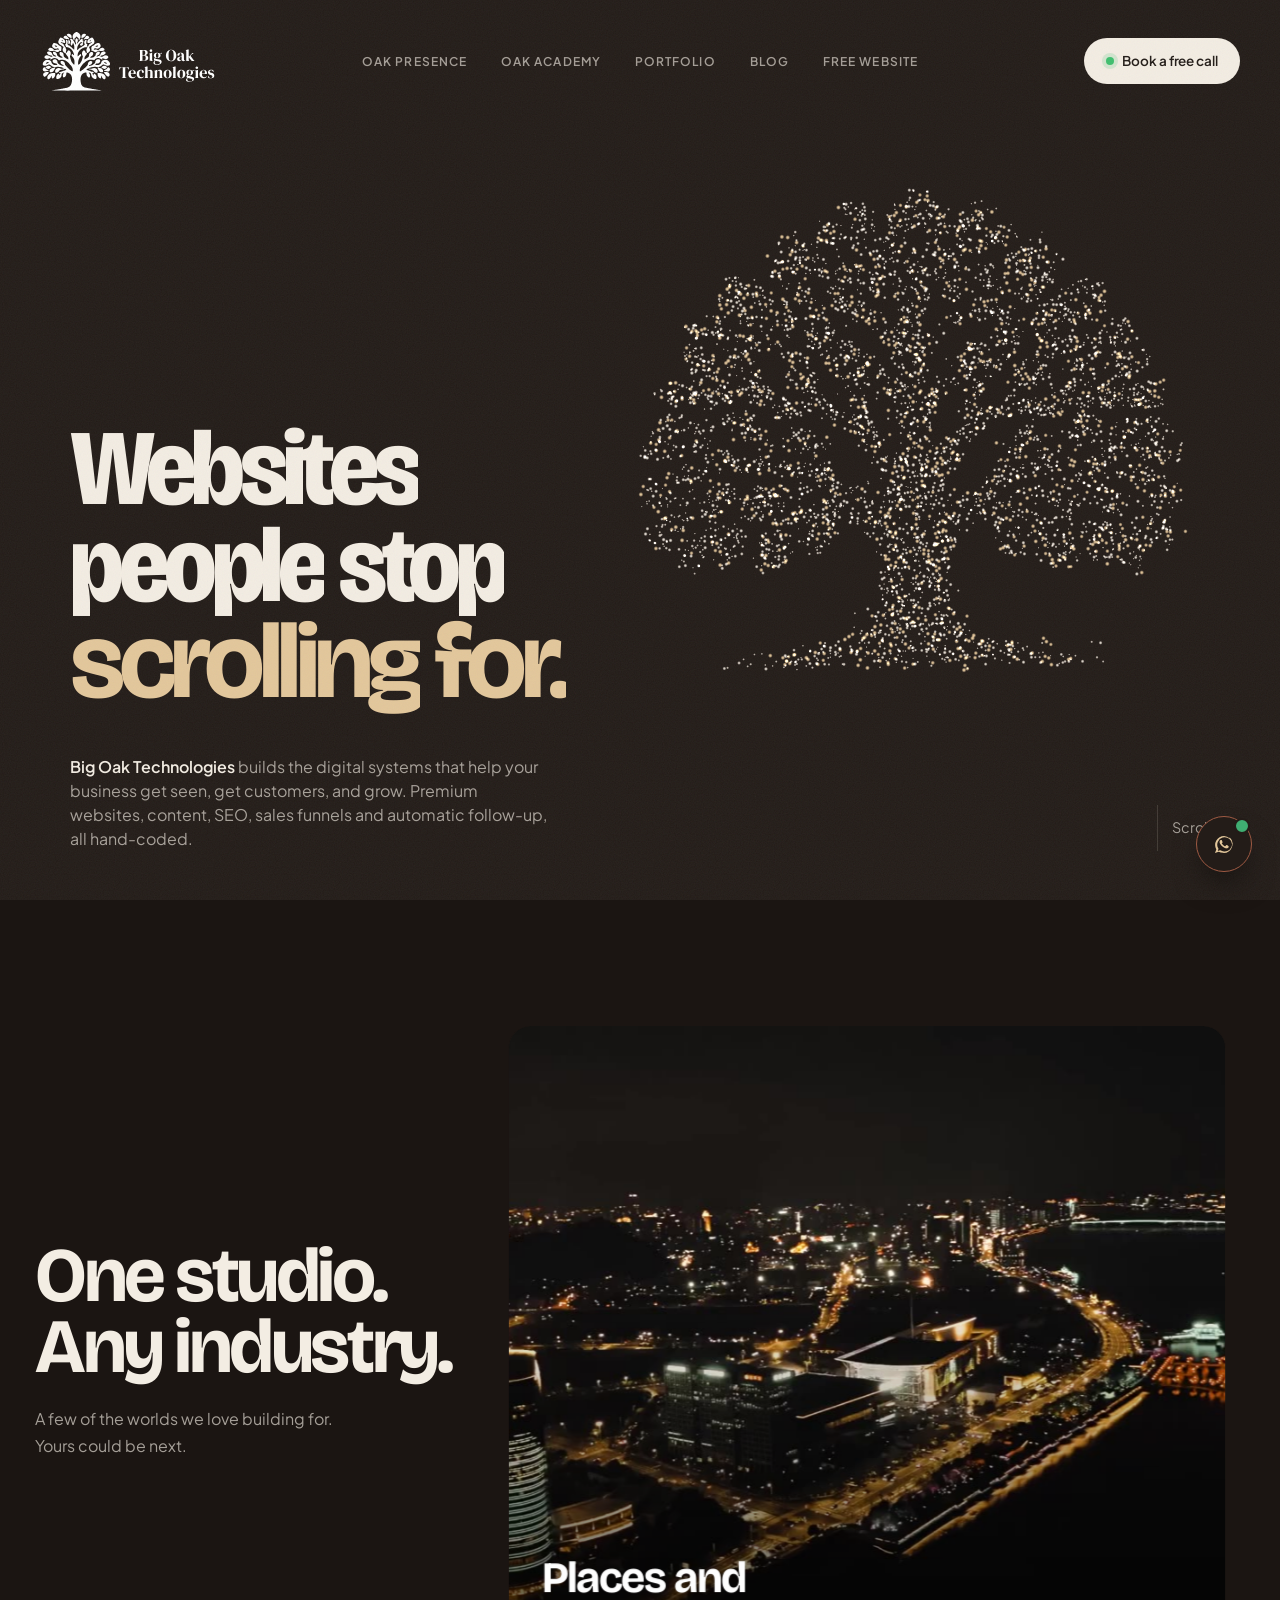
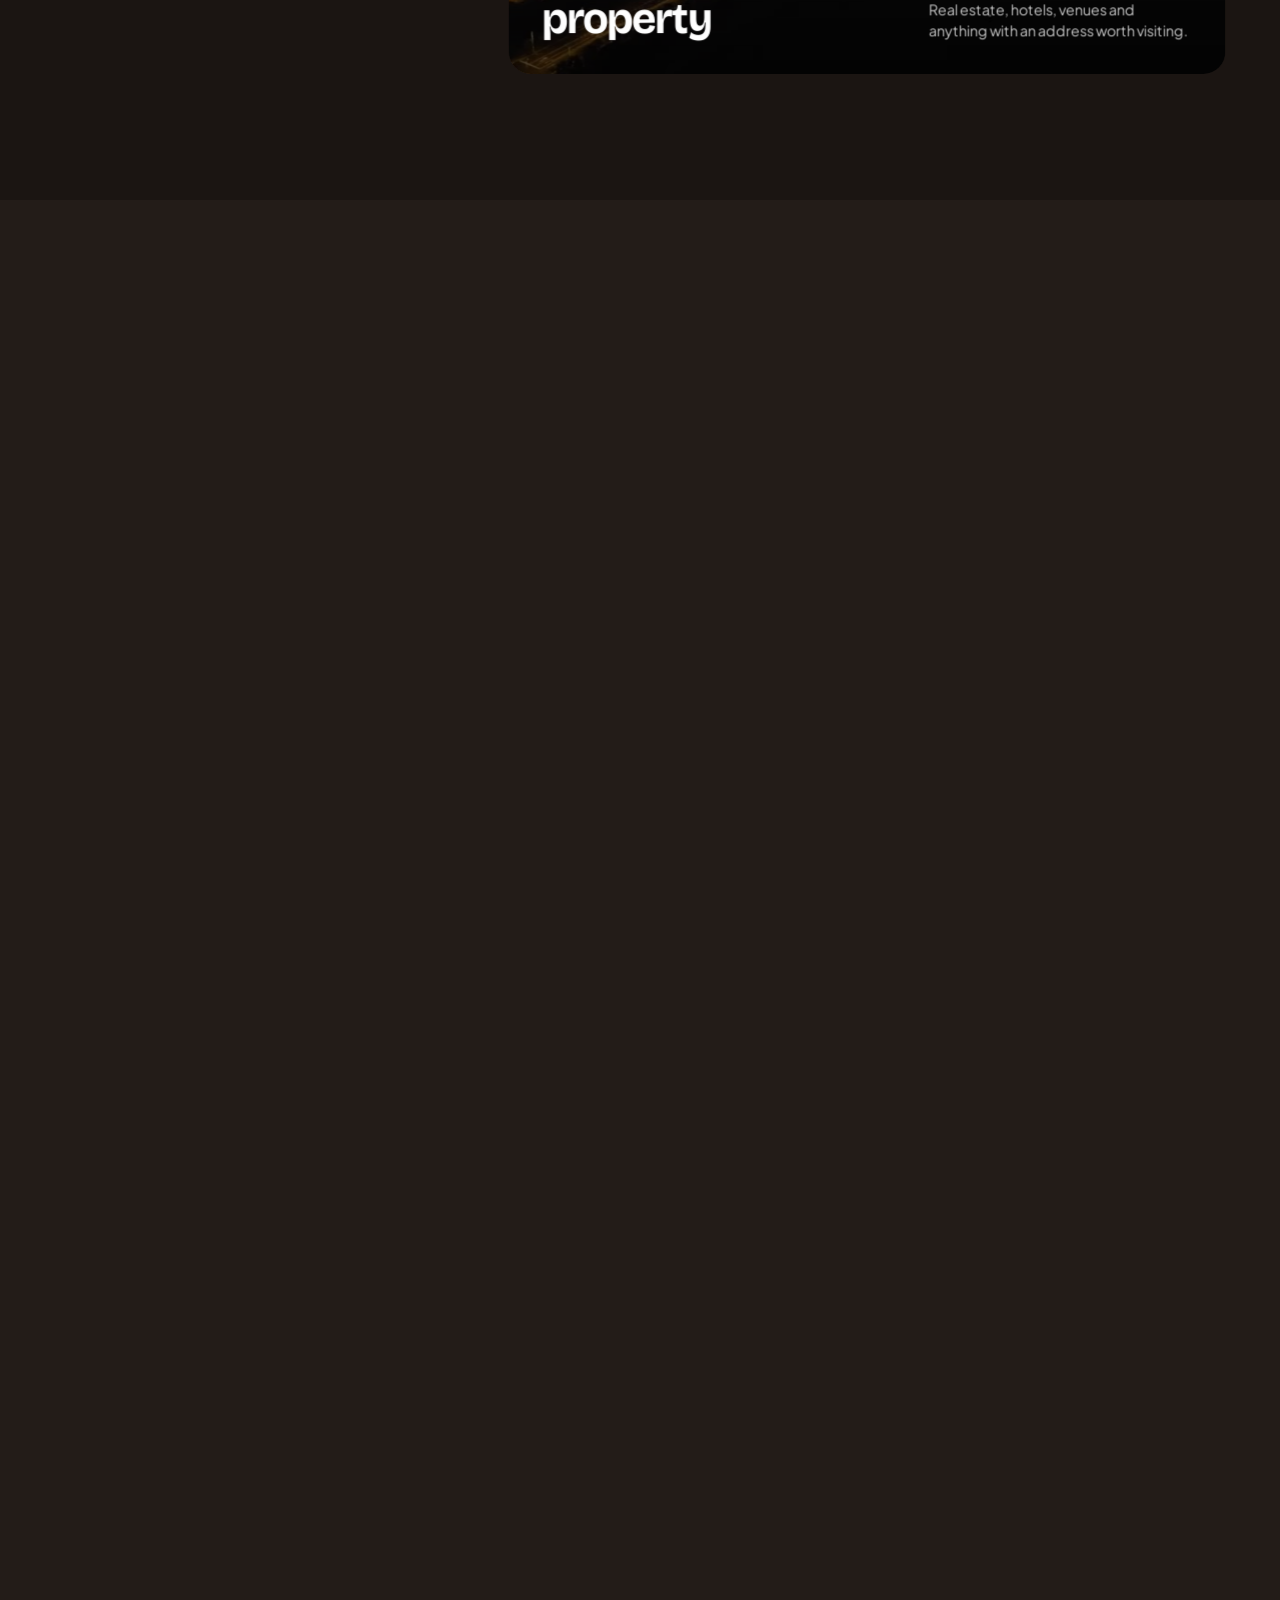
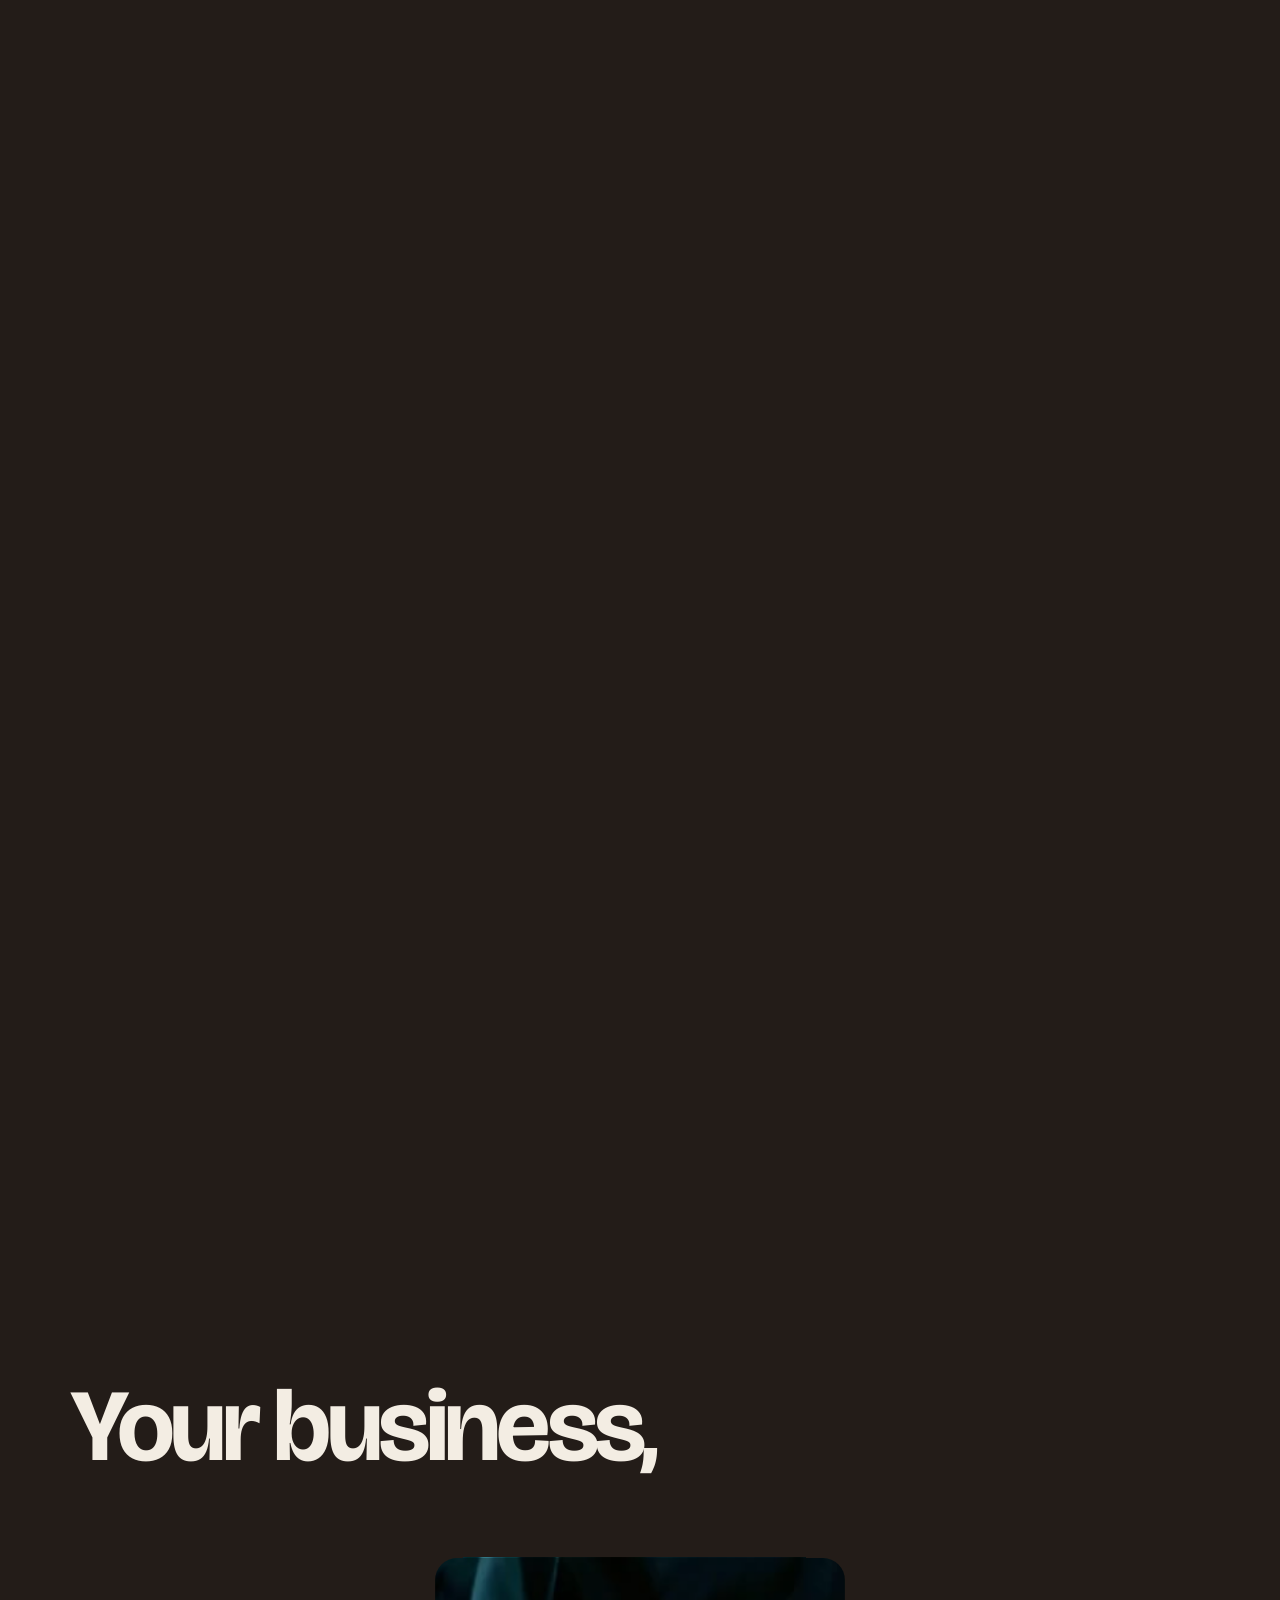
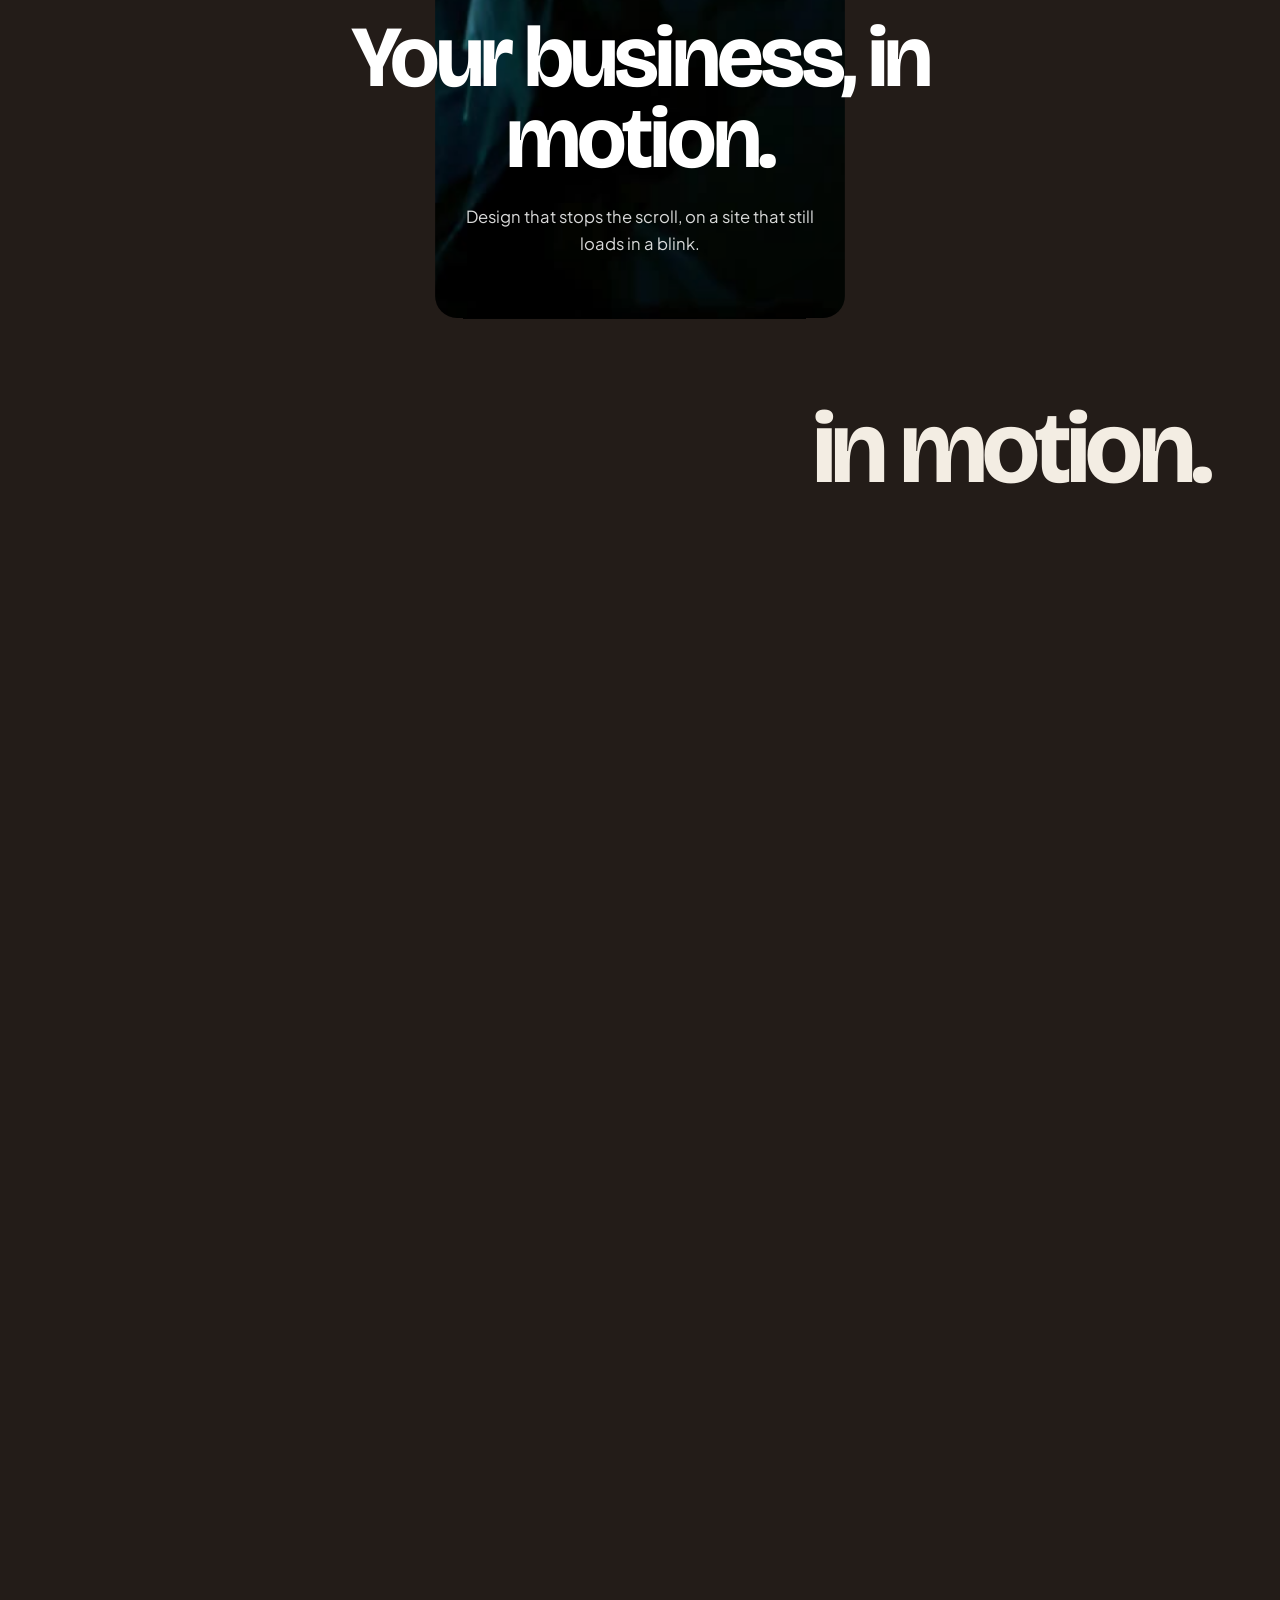
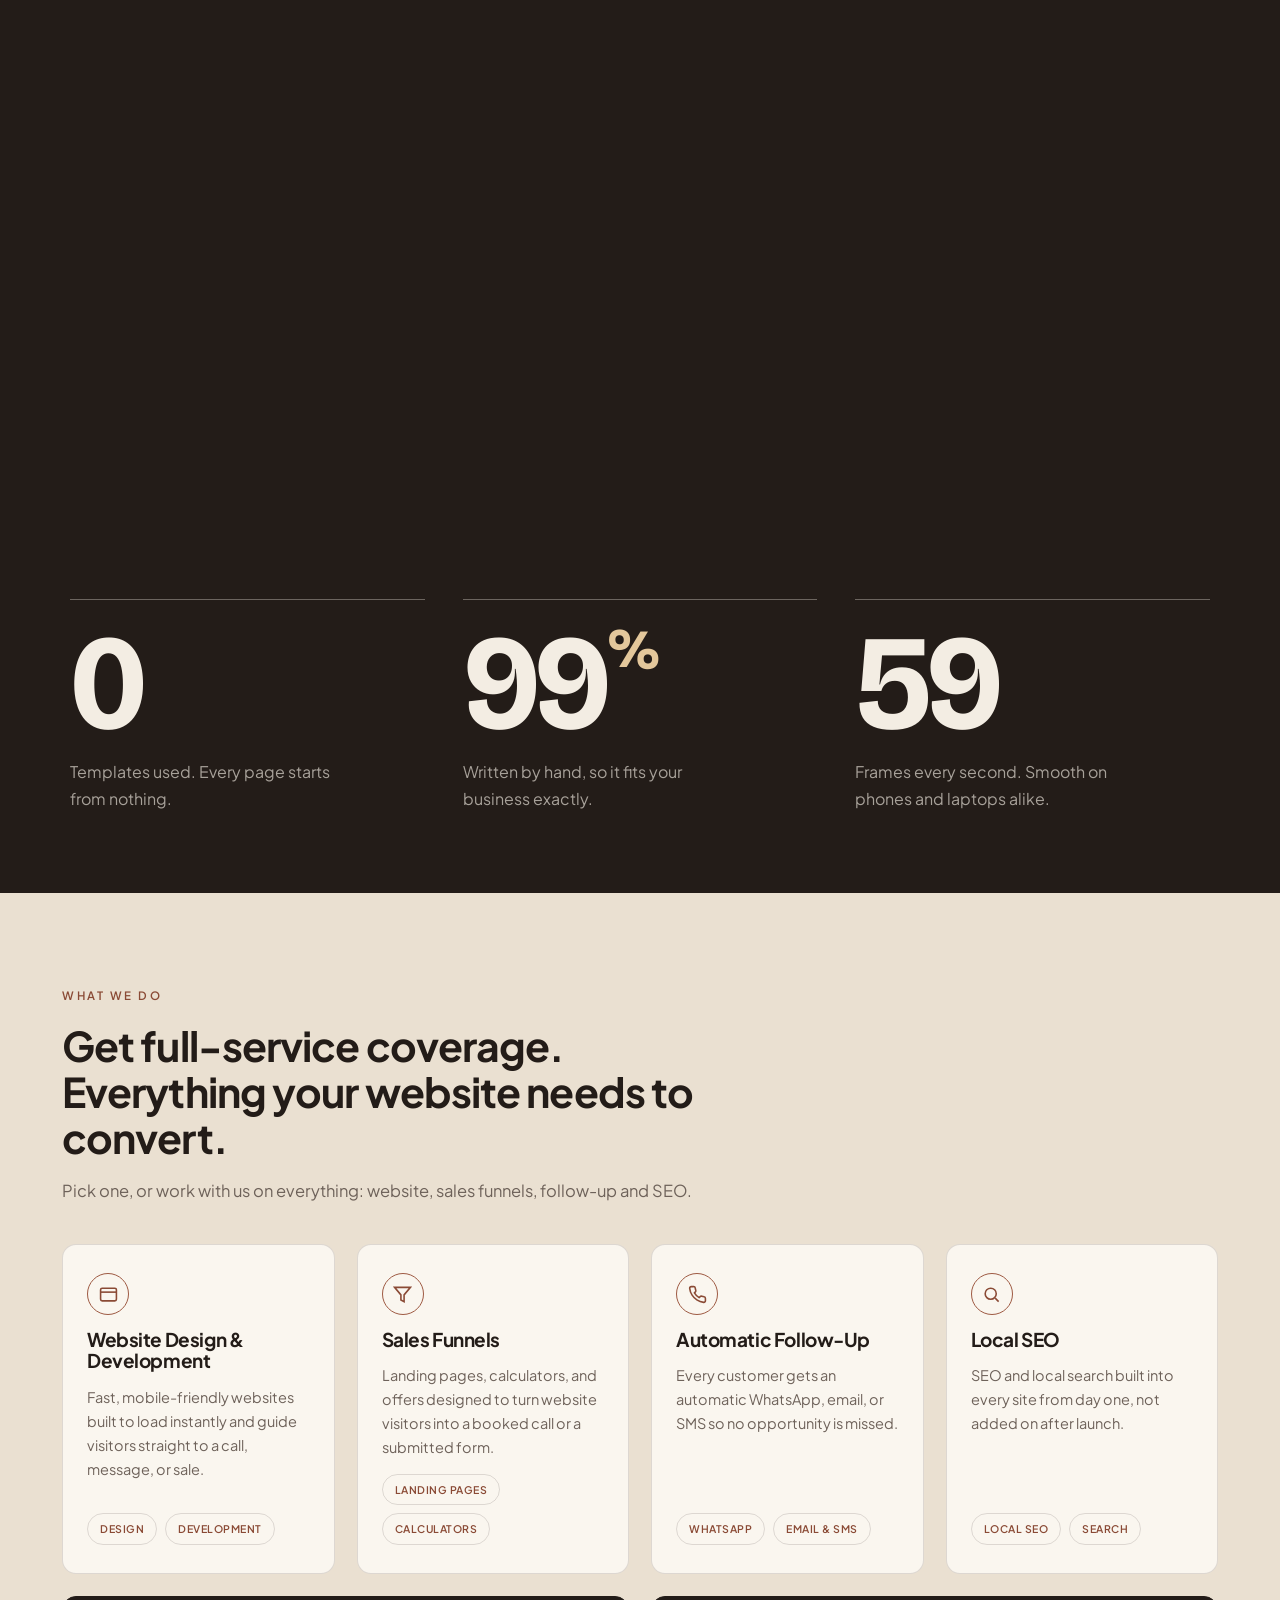
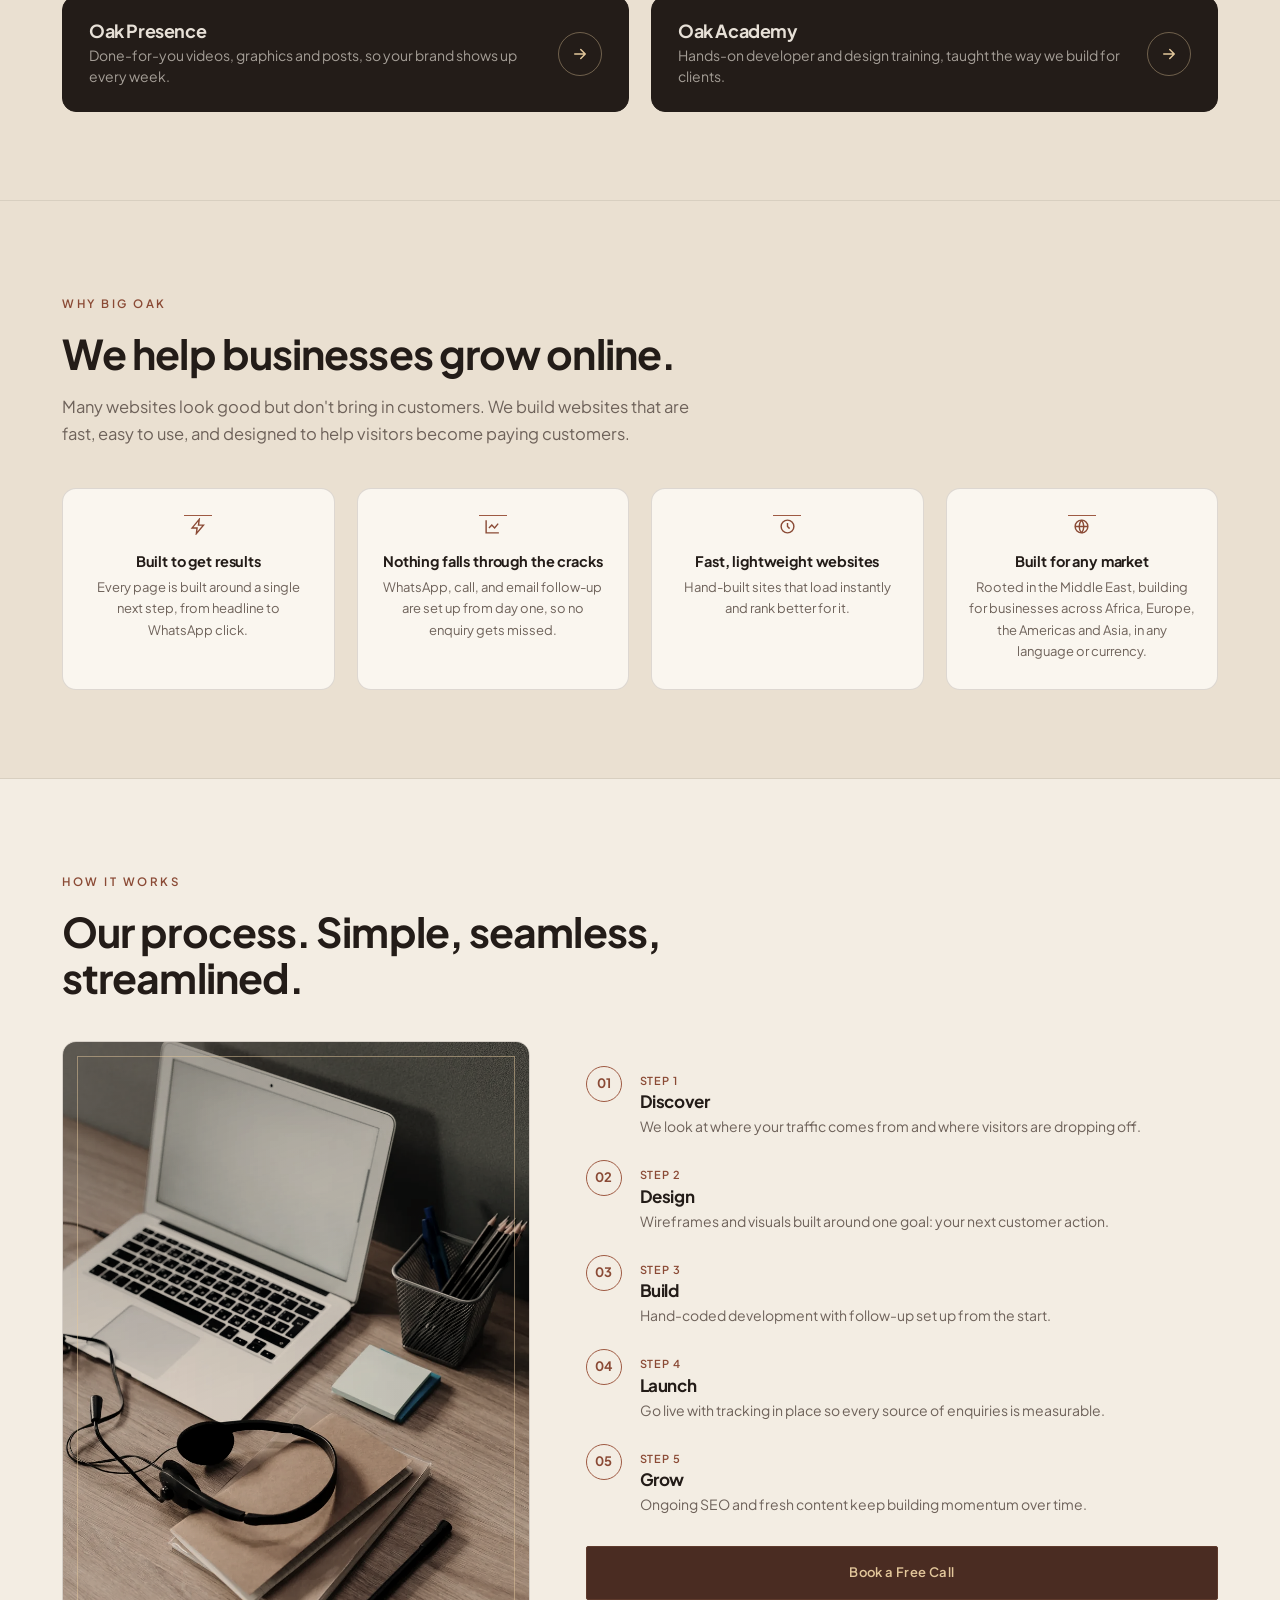
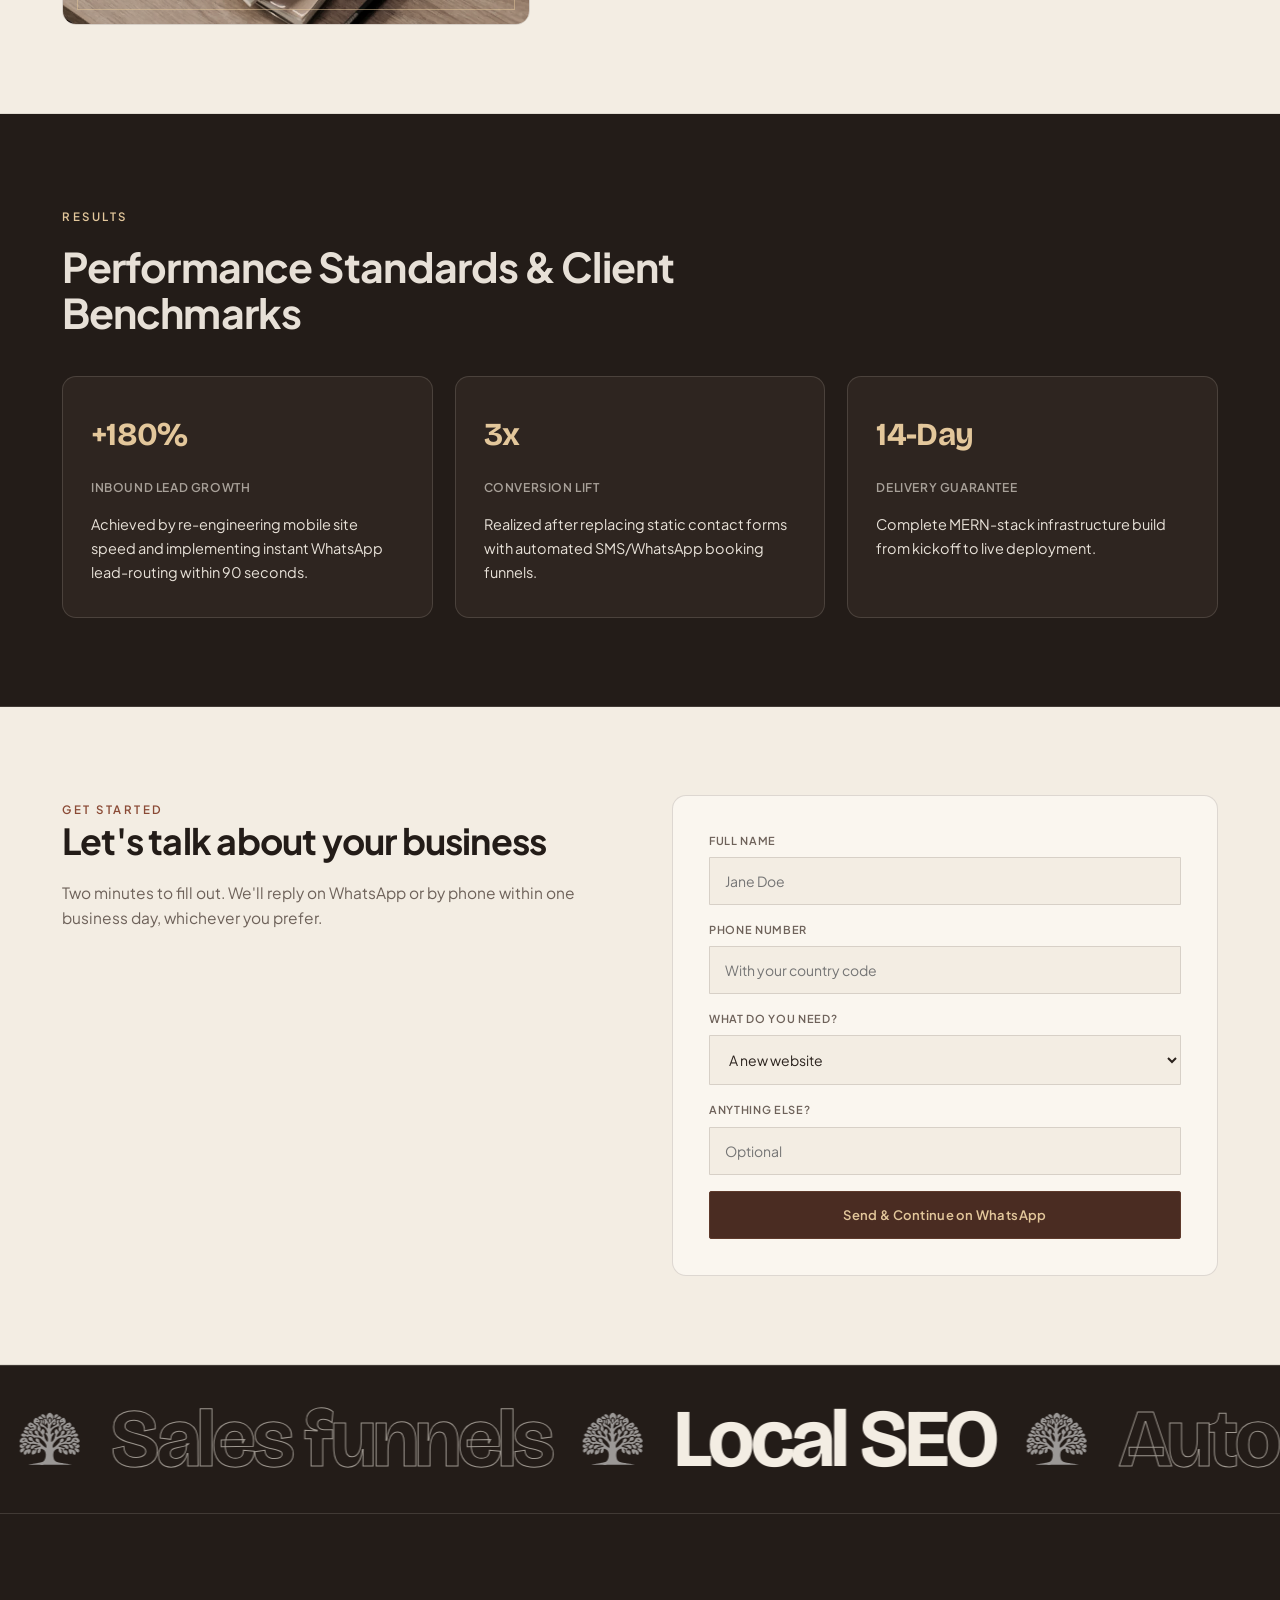
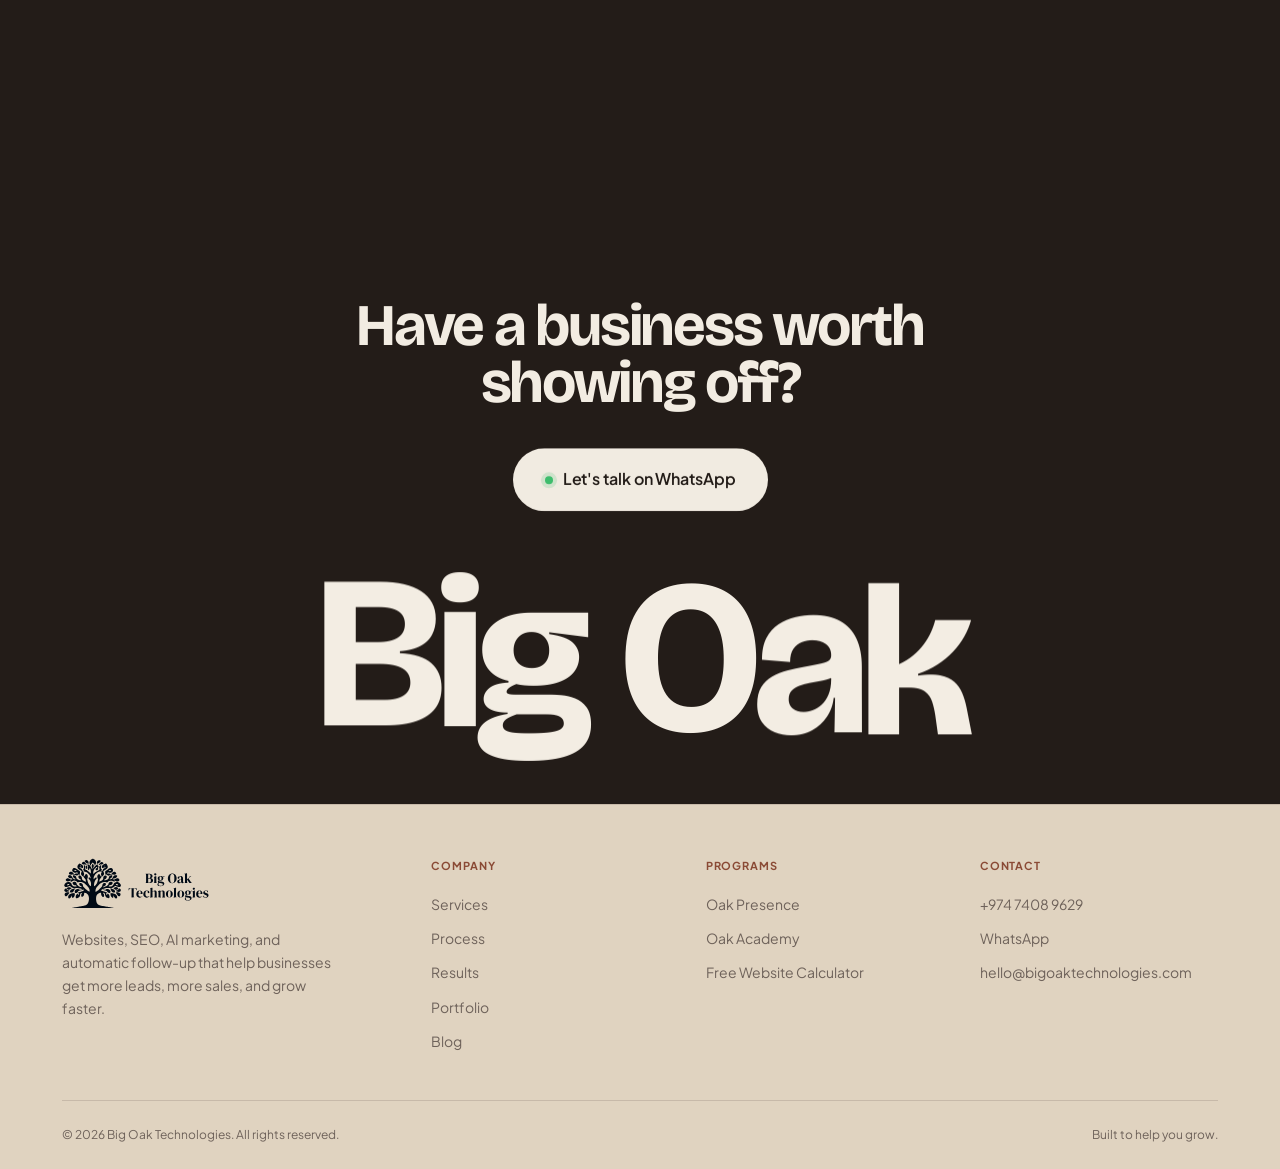
==== commit eb4ef145: "Replace repo with local files" ====
--- a/index.html
+++ b/index.html
@@ -4,7 +4,7 @@
 <meta charset="UTF-8">
 <meta name="viewport" content="width=device-width, initial-scale=1.0">
 <title>Big Oak Technologies | Digital Systems That Help Your Business Grow</title>
-<meta name="description" content="Big Oak Technologies builds websites, content, SEO, sales funnels, and automatic follow-up systems that help businesses in Qatar and worldwide attract more customers and grow.">
+<meta name="description" content="Big Oak Technologies builds websites, content, SEO, sales funnels, and automatic follow-up systems that help businesses on every continent attract more customers and grow.">
 <meta name="robots" content="index, follow">
 <link rel="canonical" href="https://www.bigoaktechnologies.com/index.html">
 
@@ -12,7 +12,7 @@
 <meta property="og:type" content="website">
 <meta property="og:site_name" content="Big Oak Technologies">
 <meta property="og:title" content="Big Oak Technologies | Digital Systems That Help Your Business Grow">
-<meta property="og:description" content="Big Oak Technologies builds websites, content, SEO, sales funnels, and automatic follow-up systems that help businesses in Qatar and worldwide attract more customers and grow.">
+<meta property="og:description" content="Big Oak Technologies builds websites, content, SEO, sales funnels, and automatic follow-up systems that help businesses on every continent attract more customers and grow.">
 <meta property="og:url" content="https://www.bigoaktechnologies.com/index.html">
 <meta property="og:image" content="https://www.bigoaktechnologies.com/assets/img/share/og-image.jpg">
 <meta property="og:image:secure_url" content="https://www.bigoaktechnologies.com/assets/img/share/og-image.jpg">
@@ -24,7 +24,7 @@
 
 <meta name="twitter:card" content="summary_large_image">
 <meta name="twitter:title" content="Big Oak Technologies | Digital Systems That Help Your Business Grow">
-<meta name="twitter:description" content="Big Oak Technologies builds websites, content, SEO, sales funnels, and automatic follow-up systems that help businesses in Qatar and worldwide attract more customers and grow.">
+<meta name="twitter:description" content="Big Oak Technologies builds websites, content, SEO, sales funnels, and automatic follow-up systems that help businesses on every continent attract more customers and grow.">
 <meta name="twitter:image" content="https://www.bigoaktechnologies.com/assets/img/share/og-image.jpg">
 <meta name="twitter:image:alt" content="Big Oak Technologies logo">
 
@@ -34,10 +34,8 @@
 <link rel="apple-touch-icon" sizes="180x180" href="assets/img/icons/apple-touch-icon.png">
 <link rel="manifest" href="site.webmanifest">
 <meta name="theme-color" content="#231C18">
-<link rel="preconnect" href="https://fonts.googleapis.com">
-<link rel="preconnect" href="https://fonts.gstatic.com" crossorigin>
-<link href="https://fonts.googleapis.com/css2?family=Fraunces:ital,wght@0,300..700;1,300..700&family=Inter:wght@400;500;600;700&family=JetBrains+Mono:wght@400;500;600&display=swap" rel="stylesheet">
-<link rel="preload" as="image" href="assets/video/reel/poster-2.jpg">
+<link rel="preload" href="assets/fonts/plus-jakarta-sans-var.woff2" as="font" type="font/woff2" crossorigin>
+<link rel="preload" href="assets/fonts/bricolage-grotesque-var.woff2" as="font" type="font/woff2" crossorigin>
 <link rel="stylesheet" href="assets/css/style.css">
 <link rel="stylesheet" href="assets/css/reel.css">
 <link rel="stylesheet" href="assets/css/home.css">
@@ -49,8 +47,8 @@
   "url": "https://www.bigoaktechnologies.com/",
   "logo": "https://www.bigoaktechnologies.com/assets/img/logo-black-on-white.png",
   "image": "https://www.bigoaktechnologies.com/assets/img/share/og-image.jpg",
-  "description": "Big Oak Technologies builds websites, content, SEO, sales funnels, and automatic follow-up systems that help businesses in Qatar and worldwide attract more customers and grow.",
-  "areaServed": ["QA", "Worldwide"],
+  "description": "Big Oak Technologies builds websites, content, SEO, sales funnels, and automatic follow-up systems that help businesses on every continent attract more customers and grow.",
+  "areaServed": "Worldwide",
   "telephone": "+974-7408-9629",
   "sameAs": []
 }
@@ -65,15 +63,15 @@
       "name": "What services does Big Oak Technologies offer?",
       "acceptedAnswer": {
         "@type": "Answer",
-        "text": "Big Oak Technologies offers website design and development, lead-to-sale follow-up systems, social media page management, an AI-powered brand presence platform called Oak Presence, and a developer training and certification program called Oak Academy."
+        "text": "Big Oak Technologies offers website design and development, sales funnels, lead-to-sale follow-up systems, local SEO and social media page management. It also runs Oak Presence, a done-for-you content service, and Oak Academy, a developer training and certification program."
       }
     },
     {
       "@type": "Question",
-      "name": "Does Big Oak Technologies work with clients outside Qatar?",
+      "name": "Where does Big Oak Technologies work?",
       "acceptedAnswer": {
         "@type": "Answer",
-        "text": "Yes. Big Oak Technologies is based in Qatar and also works remotely with businesses worldwide that need website design, local SEO, and automated customer follow-up."
+        "text": "Wherever our clients are. The studio is rooted in the Middle East and works remotely with businesses across Africa, Europe, the Americas and Asia on website design, local SEO, and automated customer follow-up."
       }
     },
     {
@@ -120,8 +118,6 @@
 
 <canvas id="r-gl" aria-hidden="true"></canvas>
 <div class="r-grain" aria-hidden="true"></div>
-<div class="r-cursor" aria-hidden="true"></div>
-<div class="r-ring" aria-hidden="true"></div>
 <div class="r-loader" aria-hidden="true">
   <div class="r-loader-half top"></div><div class="r-loader-half bottom"></div>
   <img class="r-loader-mark" src="assets/img/tree-mark.svg" alt="">
@@ -133,18 +129,16 @@
     <img src="assets/img/logo-white.svg" alt="Big Oak Technologies">
   </a>
   <div class="floating-nav-links" id="floatingNavLinks">
-    <a href="#services">Services</a>
-    <a href="#process">Process</a>
-    <a href="#results">Results</a>
-    <a href="calculator.html">Free Calculator</a>
-    <a href="academy.html">Academy</a>
+    <a href="presence.html">Oak Presence</a>
+    <a href="academy.html">Oak Academy</a>
     <a href="portfolio.html">Portfolio</a>
     <a href="blog/index.html">Blog</a>
-  </div>
+    <a href="calculator.html">Free Website</a>
+  </div>
+  <a href="https://wa.me/97474089629?text=Hi%20Big%20Oak%20Technologies%2C%20I%27d%20like%20to%20book%20a%20free%20call." target="_blank" rel="noopener" class="btn-call floating-nav-cta"><span class="btn-call-dot"></span>Book a free call</a>
   <button class="floating-nav-toggle" aria-label="Open menu" aria-expanded="false" aria-controls="floatingNavLinks">
     <svg viewBox="0 0 24 24" fill="none" stroke="currentColor" stroke-width="2"><path d="M4 7h16M4 12h16M4 17h16"/></svg>
   </button>
-  <a href="https://wa.me/97474089629?text=Hi%20Big%20Oak%20Technologies%2C%20I%27d%20like%20to%20book%20a%20free%20call." target="_blank" rel="noopener" class="btn-call floating-nav-cta"><span class="btn-call-dot"></span>Book a free call</a>
 </div>
 
 
@@ -157,13 +151,11 @@
   <div class="top-nav">
     <a href="#top" class="top-nav-logo"><img src="assets/img/logo-white.svg" alt="Big Oak Technologies"></a>
     <div class="top-nav-menu">
-      <a href="#services">Services</a>
-      <a href="#process">Process</a>
-      <a href="#results">Results</a>
-      <a href="calculator.html">Free Calculator</a>
-      <a href="academy.html">Academy</a>
-    <a href="portfolio.html">Portfolio</a>
+      <a href="presence.html">Oak Presence</a>
+      <a href="academy.html">Oak Academy</a>
+      <a href="portfolio.html">Portfolio</a>
       <a href="blog/index.html">Blog</a>
+      <a href="calculator.html">Free Website</a>
     </div>
     <div class="top-nav-cta">
       <a href="https://wa.me/97474089629?text=Hi%20Big%20Oak%20Technologies%2C%20I%27d%20like%20to%20book%20a%20free%20call." target="_blank" rel="noopener" class="btn-call top-nav-call"><span class="btn-call-dot"></span>Book a free call</a>
@@ -177,13 +169,11 @@
       <a href="tel:+97474089629" class="btn btn-line on-ink btn-sm">Call Us</a>
       <a href="https://wa.me/97474089629?text=Hi%20Big%20Oak%20Technologies%2C%20I%27d%20like%20to%20talk%20about%20growing%20my%20leads." target="_blank" rel="noopener" class="btn btn-dark btn-sm">WhatsApp</a>
     </div>
-    <a href="#services">Services</a>
-    <a href="#process">Process</a>
-    <a href="#results">Results</a>
-    <a href="calculator.html">Free Calculator</a>
-    <a href="academy.html">Academy</a>
+    <a href="presence.html">Oak Presence</a>
+    <a href="academy.html">Oak Academy</a>
     <a href="portfolio.html">Portfolio</a>
     <a href="blog/index.html">Blog</a>
+    <a href="calculator.html">Free Website</a>
   </div>
   <div class="r-slot r-hero-slot" aria-hidden="true"></div>
   <h1 aria-label="Websites people stop scrolling for.">
@@ -199,23 +189,17 @@
   </div>
 </section>
 
-<!-- ===================== STATEMENT ===================== -->
-<section class="r-sec r-statement" data-stop>
-  <p class="r-big r-split">Most websites are forgotten in three seconds. We build the kind people remember, share, and come back to. Every line written by hand, for one business at a time.</p>
-  <div class="r-note"><img src="assets/img/tree-mark.svg" alt="">Designed and built in Doha</div>
-</section>
-
 <!-- ===================== WORK (horizontal) ===================== -->
 <section class="r-sec r-work" data-stop>
   <div class="r-track">
     <div class="r-work-intro"><h2>One studio. Any industry.</h2><p>A few of the worlds we love building for. Yours could be next.</p></div>
-    <figure class="r-panel"><video src="assets/video/reel/video-2.mp4" poster="assets/video/reel/poster-2.jpg" muted loop playsinline autoplay preload="metadata"></video>
+    <figure class="r-panel"><video data-src="assets/video/reel/video-2.mp4" poster="assets/video/reel/poster-2.jpg" muted loop playsinline preload="none"></video>
       <figcaption><h3>Places and property</h3><p>Real estate, hotels, venues and anything with an address worth visiting.</p></figcaption></figure>
-    <figure class="r-panel"><video src="assets/video/reel/video-3.mp4" poster="assets/video/reel/poster-3.jpg" muted loop playsinline autoplay preload="metadata"></video>
+    <figure class="r-panel"><video data-src="assets/video/reel/video-3.mp4" poster="assets/video/reel/poster-3.jpg" muted loop playsinline preload="none"></video>
       <figcaption><h3>Brands and identity</h3><p>Launches, rebrands and campaigns that need to look unmistakable.</p></figcaption></figure>
-    <figure class="r-panel"><video src="assets/video/reel/video-4.mp4" poster="assets/video/reel/poster-4.jpg" muted loop playsinline autoplay preload="metadata"></video>
+    <figure class="r-panel"><video data-src="assets/video/reel/video-4.mp4" poster="assets/video/reel/poster-4.jpg" muted loop playsinline preload="none"></video>
       <figcaption><h3>Products and craft</h3><p>Shops, makers and online stores where every detail sells.</p></figcaption></figure>
-    <figure class="r-panel"><video src="assets/video/reel/video-5.mp4" poster="assets/video/reel/poster-5.jpg" muted loop playsinline autoplay preload="metadata"></video>
+    <figure class="r-panel"><video data-src="assets/video/reel/video-5.mp4" poster="assets/video/reel/poster-5.jpg" muted loop playsinline preload="none"></video>
       <figcaption><h3>Travel and lifestyle</h3><p>Tourism, fitness and experiences people want to be part of.</p></figcaption></figure>
     <div class="r-work-end"><p>Every one of them built from a blank page.</p></div>
   </div>
@@ -224,7 +208,7 @@
 <!-- ===================== EXPAND ===================== -->
 <section class="r-sec r-expand" data-stop>
   <div class="r-expand-words" aria-hidden="true"><span>Your business,</span><span>in motion.</span></div>
-  <div class="r-expand-media"><video src="assets/video/reel/video-1.mp4" poster="assets/video/reel/poster-1.jpg" muted loop playsinline autoplay preload="metadata"></video></div>
+  <div class="r-expand-media"><video data-src="assets/video/reel/video-1.mp4" poster="assets/video/reel/poster-1.jpg" muted loop playsinline preload="none"></video></div>
   <div class="r-expand-copy"><h2>Your business, in motion.</h2><p>Design that stops the scroll, on a site that still loads in a blink.</p></div>
 </section>
 
@@ -245,7 +229,7 @@
     <div class="section-head reveal">
       <span class="eyebrow">What we do</span>
       <h2>Get full-service coverage.<br>Everything your website needs to convert.</h2>
-      <p>Pick one, or work with us on everything: website, follow-up, SEO, and brand presence.</p>
+      <p>Pick one, or work with us on everything: website, sales funnels, follow-up and SEO.</p>
     </div>
     <div class="rc-service-cards">
       <div class="rc-service-card reveal">
@@ -272,18 +256,16 @@
         <p>SEO and local search built into every site from day one, not added on after launch.</p>
         <div class="rc-tag-row"><span class="rc-tag">Local SEO</span><span class="rc-tag">Search</span></div>
       </div>
-      <div class="rc-service-card reveal">
-        <div class="rc-service-icon"><svg viewBox="0 0 24 24" fill="none" stroke-width="2"><path d="M4 19.5A2.5 2.5 0 0 1 6.5 17H20"/><path d="M6.5 2H20v20H6.5A2.5 2.5 0 0 1 4 19.5v-15A2.5 2.5 0 0 1 6.5 2z"/></svg></div>
-        <h3>Oak Presence (AI Brand)</h3>
-        <p>AI video, graphics, and scheduled posting keep your business looking sharp across every platform, all the time.</p>
-        <div class="rc-tag-row"><span class="rc-tag">AI Content</span><span class="rc-tag">Social</span></div>
-      </div>
-      <div class="rc-service-card reveal">
-        <div class="rc-service-icon"><svg viewBox="0 0 24 24" fill="none" stroke-width="2"><path d="M22 10v6M2 10l10-5 10 5-10 5-10-5Z"/><path d="M6 12v5c0 1.5 3 3 6 3s6-1.5 6-3v-5"/></svg></div>
-        <h3>Oak Academy</h3>
-        <p>Hands-on developer training and certification, taught the same way we build for real clients.</p>
-        <div class="rc-tag-row"><span class="rc-tag">Training</span><span class="rc-tag">Certification</span></div>
-      </div>
+    </div>
+    <div class="rc-more">
+      <a class="rc-more-card reveal" href="presence.html">
+        <div><h3>Oak Presence</h3><p>Done-for-you videos, graphics and posts, so your brand shows up every week.</p></div>
+        <span class="rc-more-go" aria-hidden="true"><svg viewBox="0 0 24 24" fill="none" stroke="currentColor" stroke-width="2" stroke-linecap="round" stroke-linejoin="round"><path d="M5 12h14M13 6l6 6-6 6"/></svg></span>
+      </a>
+      <a class="rc-more-card reveal" href="academy.html">
+        <div><h3>Oak Academy</h3><p>Hands-on developer and design training, taught the way we build for clients.</p></div>
+        <span class="rc-more-go" aria-hidden="true"><svg viewBox="0 0 24 24" fill="none" stroke="currentColor" stroke-width="2" stroke-linecap="round" stroke-linejoin="round"><path d="M5 12h14M13 6l6 6-6 6"/></svg></span>
+      </a>
     </div>
   </div>
 </section>
@@ -313,9 +295,9 @@
         <p>Hand-built sites that load instantly and rank better for it.</p>
       </div>
       <div class="rc-value-card reveal">
-        <div class="rc-value-icon"><svg viewBox="0 0 24 24" fill="none" stroke-width="2"><path d="M9 19c-5 1.5-5-2.5-7-3m14 6v-3.87a3.37 3.37 0 0 0-1-2.63c3 0 6-2 6-5.5.08-1.25-.27-2.48-1-3.5.28-1.15.28-2.35 0-3.5 0 0-1 0-3 1.5-2.64-.5-5.36-.5-8 0C7 2 6 2 6 2c-.3 1.15-.3 2.35 0 3.5A5.4 5.4 0 0 0 5 9c0 3.5 3 5.5 6 5.5-.39.49-.68 1.05-.85 1.65-.17.6-.22 1.23-.15 1.85V21"/></svg></div>
-        <h4>Backed by Oak Presence</h4>
-        <p>Our AI-powered platform keeps your brand looking sharp across social and search, automatically.</p>
+        <div class="rc-value-icon"><svg viewBox="0 0 24 24" fill="none" stroke-width="2"><circle cx="12" cy="12" r="9"/><path d="M3 12h18M12 3a14 14 0 0 1 0 18M12 3a14 14 0 0 0 0 18"/></svg></div>
+        <h4>Built for any market</h4>
+        <p>Rooted in the Middle East, building for businesses across Africa, Europe, the Americas and Asia, in any language or currency.</p>
       </div>
     </div>
   </div>
@@ -329,7 +311,7 @@
       <h2>Our process. Simple, seamless, streamlined.</h2>
     </div>
     <div class="rc-process-layout">
-      <div class="rc-process-image" aria-hidden="true"><img src="assets/img/process-image.jpg" alt=""></div>
+      <div class="rc-process-image" aria-hidden="true"><picture><source srcset="assets/img/process-image.webp" type="image/webp"><img src="assets/img/process-image.jpg" alt="" width="900" height="1350" loading="lazy" decoding="async"></picture></div>
       <div class="rc-steps">
         <div class="rc-step reveal">
           <div class="rc-step-dot">01</div>
@@ -349,7 +331,7 @@
         </div>
         <div class="rc-step reveal">
           <div class="rc-step-dot">05</div>
-          <div><span class="rc-step-label">Step 5</span><h4>Grow</h4><p>Ongoing SEO, content, and Oak Presence keep building momentum over time.</p></div>
+          <div><span class="rc-step-label">Step 5</span><h4>Grow</h4><p>Ongoing SEO and fresh content keep building momentum over time.</p></div>
         </div>
         <a href="https://wa.me/97474089629?text=Hi%20Big%20Oak%20Technologies%2C%20I%27d%20like%20to%20schedule%20a%20call." target="_blank" rel="noopener" class="btn btn-primary">Book a Free Call</a>
       </div>
@@ -384,154 +366,6 @@
   </div>
 </section>
 
-<!-- ===================== PORTFOLIO PREVIEW ===================== -->
-<section id="portfolio-preview">
-  <div class="wrap">
-    <div class="section-head reveal">
-      <span class="eyebrow">Portfolio</span>
-      <h2>A few sites we've shipped</h2>
-      <p>Real, live websites built for real businesses. Tap any preview to open it.</p>
-    </div>
-
-    <div class="portfolio-grid">
-
-      <a class="portfolio-card reveal" href="https://superlative-tarsier-e1514b.netlify.app/" target="_blank" rel="noopener">
-        <div class="portfolio-preview">
-          <div class="portfolio-browser-bar"><span></span><span></span><span></span><em>superlative-tarsier-e1514b.netlify.app</em></div>
-          <img class="portfolio-shot" src="assets/img/portfolio/whatsapp-webstore.webp" alt="" width="1440" height="900" decoding="async" data-live="https://superlative-tarsier-e1514b.netlify.app/">
-          <div class="portfolio-preview-veil"><span>Tap to view live site</span></div>
-        </div>
-        <div class="portfolio-info">
-          <span class="tag">Webstore</span>
-          <h3>WhatsApp Order Webstore</h3>
-          <p>Sends orders straight to WhatsApp, with the option to check out fully online too.</p>
-          <span class="portfolio-link-out">Visit site<svg viewBox="0 0 24 24" fill="none" stroke="currentColor" stroke-width="2" stroke-linecap="round" stroke-linejoin="round"><path d="M7 17 17 7M8 7h9v9"/></svg></span>
-        </div>
-      </a>
-
-      <a class="portfolio-card reveal" href="https://tubular-churros-6225af.netlify.app/" target="_blank" rel="noopener">
-        <div class="portfolio-preview">
-          <div class="portfolio-browser-bar"><span></span><span></span><span></span><em>tubular-churros-6225af.netlify.app</em></div>
-          <img class="portfolio-shot" src="assets/img/portfolio/ecommerce-webstore.webp" alt="" width="1440" height="900" decoding="async" data-live="https://tubular-churros-6225af.netlify.app/">
-          <div class="portfolio-preview-veil"><span>Tap to view live site</span></div>
-        </div>
-        <div class="portfolio-info">
-          <span class="tag">Webstore</span>
-          <h3>E-Commerce Webstore</h3>
-          <p>A full online store built for browsing products and checking out.</p>
-          <span class="portfolio-link-out">Visit site<svg viewBox="0 0 24 24" fill="none" stroke="currentColor" stroke-width="2" stroke-linecap="round" stroke-linejoin="round"><path d="M7 17 17 7M8 7h9v9"/></svg></span>
-        </div>
-      </a>
-
-      <a class="portfolio-card reveal" href="https://wearewearsample.netlify.app/" target="_blank" rel="noopener">
-        <div class="portfolio-preview">
-          <div class="portfolio-browser-bar"><span></span><span></span><span></span><em>wearewearsample.netlify.app</em></div>
-          <img class="portfolio-shot" src="assets/img/portfolio/arabic-clothing.webp" alt="" width="1440" height="900" decoding="async" data-live="https://wearewearsample.netlify.app/">
-          <div class="portfolio-preview-veil"><span>Tap to view live site</span></div>
-        </div>
-        <div class="portfolio-info">
-          <span class="tag">Webstore</span>
-          <h3>Arabic Clothing Webstore</h3>
-          <p>An e-commerce store built for an Arabic clothing brand.</p>
-          <span class="portfolio-link-out">Visit site<svg viewBox="0 0 24 24" fill="none" stroke="currentColor" stroke-width="2" stroke-linecap="round" stroke-linejoin="round"><path d="M7 17 17 7M8 7h9v9"/></svg></span>
-        </div>
-      </a>
-
-    </div>
-
-    <div class="portfolio-preview-more reveal">
-      <a href="portfolio.html" class="btn btn-line">See the Full Portfolio</a>
-    </div>
-  </div>
-</section>
-
-<!-- ===================== OAK PRESENCE ===================== -->
-<section class="rc-presence" id="presence">
-  <div class="wrap">
-    <div class="split">
-      <div class="split-visual reveal">
-        <div class="oak-ring-wrap">
-          <div class="oak-ring-glow"></div>
-          <svg viewBox="0 0 300 300" xmlns="http://www.w3.org/2000/svg" role="img" aria-label="The Oak Presence ring mark">
-            <circle cx="150" cy="150" r="138" fill="none" stroke="rgba(227,199,155,0.22)" stroke-width="1"/>
-            <circle cx="146" cy="153" r="112" fill="none" stroke="#E3C79B" stroke-width="1" opacity="0.55"/>
-            <circle cx="152" cy="148" r="84" fill="none" stroke="rgba(227,199,155,0.6)" stroke-width="1.2"/>
-            <circle cx="150" cy="150" r="56" fill="none" stroke="#E3C79B" stroke-width="1" opacity="0.7"/>
-            <circle cx="150" cy="150" r="30" fill="rgba(227,199,155,0.1)" stroke="#E3C79B" stroke-width="1.4"/>
-            <path d="M150 150 L150 96" stroke="#E3C79B" stroke-width="1.4" stroke-linecap="round"/>
-            <path d="M150 150 L184 168" stroke="#E3C79B" stroke-width="1.4" stroke-linecap="round"/>
-            <circle cx="150" cy="150" r="4" fill="#E3C79B"/>
-          </svg>
-        </div>
-        <span class="eyebrow on-ink">Oak Presence</span>
-        <h3 style="font-size:26px; color:#fff;">Look sharp, everywhere.</h3>
-        <p style="color:rgba(255,255,255,0.8); font-size:14.5px;">Done-for-you content, generated and produced for you, keeps your brand consistent across every platform your customers use.</p>
-        <div class="badge-row">
-          <span class="badge">Done-for-you</span>
-          <span class="badge">AI + human production</span>
-          <span class="badge">Every platform</span>
-          <span class="badge">Reputation monitoring</span>
-        </div>
-      </div>
-      <div class="reveal">
-        <span class="eyebrow">The Oak Cre8tive Suite</span>
-        <h2>A full content studio, done for you</h2>
-        <p style="color:var(--muted); font-size:15.5px;">Whether you're a busy founder with no time to create, or an aspiring creator who needs a team behind you, Oak Cre8tive produces everything your brand needs to stay visible, without you touching a camera or an editing timeline.</p>
-        <ul>
-          <li>Fully done-for-you: we shoot, generate, write, and design it all</li>
-          <li>Built for busy founders and aspiring creators alike</li>
-          <li>Consistent visual identity tied to your website and brand</li>
-          <li>Monitoring &amp; alerts so nothing goes unanswered</li>
-        </ul>
-        <a href="#lead-form" class="btn btn-primary">Get the Oak Cre8tive Suite</a>
-      </div>
-    </div>
-
-    <div class="section-head reveal cre8tive-grid">
-      <span class="eyebrow">What we create</span>
-      <h2>Everything your content calendar needs</h2>
-      <p>One team, one done-for-you suite, covering every format your brand shows up in.</p>
-    </div>
-    <div class="why-grid">
-      <div class="why-card reveal">
-        <div class="why-icon"><svg viewBox="0 0 24 24" fill="none" stroke-width="2"><rect x="3" y="3" width="18" height="18" rx="2"/><circle cx="8.5" cy="8.5" r="1.5"/><path d="m21 15-5-5L5 21"/></svg></div>
-        <h3>Images &amp; Graphics</h3>
-        <p>Scroll-stopping photography and branded graphics for every platform.</p>
-      </div>
-      <div class="why-card reveal">
-        <div class="why-icon"><svg viewBox="0 0 24 24" fill="none" stroke-width="2"><path d="m22 8-6 4 6 4V8Z"/><rect x="2" y="6" width="14" height="12" rx="2"/></svg></div>
-        <h3>Video Production</h3>
-        <p>Short-form and long-form video, shot, edited, and ready to post.</p>
-      </div>
-      <div class="why-card reveal">
-        <div class="why-icon"><svg viewBox="0 0 24 24" fill="none" stroke-width="2"><path d="M12 2v2M12 20v2M4.93 4.93l1.41 1.41M17.66 17.66l1.41 1.41M2 12h2M20 12h2M6.34 17.66l-1.41 1.41M19.07 4.93l-1.41 1.41"/><circle cx="12" cy="12" r="4"/></svg></div>
-        <h3>AI-Generated Video &amp; Images</h3>
-        <p>On-brand AI content generated fast, for when you need volume without a shoot.</p>
-      </div>
-      <div class="why-card reveal">
-        <div class="why-icon"><svg viewBox="0 0 24 24" fill="none" stroke-width="2"><path d="M4 19.5A2.5 2.5 0 0 1 6.5 17H20"/><path d="M6.5 2H20v20H6.5A2.5 2.5 0 0 1 4 19.5v-15A2.5 2.5 0 0 1 6.5 2z"/></svg></div>
-        <h3>Ebooks</h3>
-        <p>Full ebooks written, designed, and packaged as a lead magnet or paid product.</p>
-      </div>
-      <div class="why-card reveal">
-        <div class="why-icon"><svg viewBox="0 0 24 24" fill="none" stroke-width="2"><rect x="4" y="2" width="16" height="20" rx="2"/><path d="M8 7h8M8 11h8M8 15h5"/></svg></div>
-        <h3>Ebook &amp; Product Covers</h3>
-        <p>Professional cover design that makes your digital product look premium.</p>
-      </div>
-      <div class="why-card reveal">
-        <div class="why-icon"><svg viewBox="0 0 24 24" fill="none" stroke-width="2"><path d="M22 10v6M2 10l10-5 10 5-10 5-10-5Z"/><path d="M6 12v5c0 1.5 3 3 6 3s6-1.5 6-3v-5"/></svg></div>
-        <h3>Full Course Builds</h3>
-        <p>From curriculum outline to filmed lessons to a hosted, sellable course.</p>
-      </div>
-      <div class="why-card reveal">
-        <div class="why-icon"><svg viewBox="0 0 24 24" fill="none" stroke-width="2"><path d="M17 21v-2a4 4 0 0 0-4-4H5a4 4 0 0 0-4 4v2"/><circle cx="9" cy="7" r="4"/><path d="M23 21v-2a4 4 0 0 0-3-3.87M16 3.13a4 4 0 0 1 0 7.75"/></svg></div>
-        <h3>UGC</h3>
-        <p>Authentic, creator-style content that doesn't look like an ad.</p>
-      </div>
-    </div>
-  </div>
-</section>
-
 <!-- ===================== FINAL CTA + LEAD FORM ===================== -->
 <section class="rc-lead" id="lead-form">
   <div class="wrap">
@@ -545,7 +379,7 @@
         <label for="name">Full name</label>
         <input type="text" id="name" required placeholder="Jane Doe">
         <label for="phone">Phone number</label>
-        <input type="tel" id="phone" required placeholder="+974 7408 9629">
+        <input type="tel" id="phone" required placeholder="With your country code">
         <label for="service">What do you need?</label>
         <select id="service">
           <option>A new website</option>
@@ -574,8 +408,8 @@
     <span class="r-soft">Sales funnels</span><img src="assets/img/tree-mark.svg" alt="">
     <span>Local SEO</span><img src="assets/img/tree-mark.svg" alt="">
     <span class="r-soft">Automatic follow-up</span><img src="assets/img/tree-mark.svg" alt="">
-    <span>Oak Presence</span><img src="assets/img/tree-mark.svg" alt="">
-    <span class="r-soft">Oak Academy</span><img src="assets/img/tree-mark.svg" alt="">
+    <span>Brand content</span><img src="assets/img/tree-mark.svg" alt="">
+    <span class="r-soft">Online stores</span><img src="assets/img/tree-mark.svg" alt="">
   </div></div>
 </section>
 
@@ -612,9 +446,9 @@
       <div>
         <h5>Programs</h5>
         <ul>
-          <li><a href="#presence">Oak Presence</a></li>
+          <li><a href="presence.html">Oak Presence</a></li>
           <li><a href="academy.html">Oak Academy</a></li>
-          <li><a href="calculator.html">Free Calculator</a></li>
+          <li><a href="calculator.html">Free Website Calculator</a></li>
         </ul>
       </div>
       <div>
--- a/assets/css/style.css
+++ b/assets/css/style.css
@@ -1,12 +1,27 @@
 /* =========================================================
    BIG OAK TECHNOLOGIES — DESIGN SYSTEM ("Corniche")
-   Palette pulled from the hero video: warm marble dark (the
-   turntable), hazy Doha sky ivory, promenade sand, shop brick
-   and the gold of the shop sign. Low saturation throughout so
-   the page reads as one continuous scene with the video.
+   Warm marble dark, sky ivory, promenade sand, shop brick and
+   sign gold. Low saturation throughout.
+   Type: Bricolage Grotesque for hero-scale display type only,
+   Plus Jakarta Sans for everything people read, JetBrains Mono
+   only for calculator figures.
    ========================================================= */
 
+/* ---------- FONTS (self-hosted, no third-party requests) ---------- */
+@font-face{ font-family:'Bricolage Grotesque'; src:url('../fonts/bricolage-grotesque-var.woff2') format('woff2'); font-weight:200 800; font-stretch:75% 100%; font-style:normal; font-display:swap; }
+@font-face{ font-family:'Plus Jakarta Sans'; src:url('../fonts/plus-jakarta-sans-var.woff2') format('woff2'); font-weight:200 800; font-style:normal; font-display:swap; }
+@font-face{ font-family:'Plus Jakarta Sans'; src:url('../fonts/plus-jakarta-sans-var-italic.woff2') format('woff2'); font-weight:200 800; font-style:italic; font-display:swap; }
+@font-face{ font-family:'JetBrains Mono'; src:url('../fonts/jetbrains-mono-400.woff2') format('woff2'); font-weight:400; font-style:normal; font-display:swap; }
+@font-face{ font-family:'JetBrains Mono'; src:url('../fonts/jetbrains-mono-600.woff2') format('woff2'); font-weight:500 700; font-style:normal; font-display:swap; }
+
 :root{
+  /* ---- type ---- */
+  --font-display:'Bricolage Grotesque', 'Plus Jakarta Sans', system-ui, sans-serif;
+  --font-body:'Plus Jakarta Sans', system-ui, -apple-system, 'Segoe UI', Roboto, sans-serif;
+  --font-head:var(--font-body);
+  --card-gap:clamp(14px, 1.8vw, 22px);
+  --card-radius:14px;
+
   /* ---- palette ---- */
   --ink:      #231C18;   /* marble — warm brown-black from the turntable */
   --ink-2:    #2E2520;   /* raised marble panels */
@@ -42,10 +57,10 @@
 *{ box-sizing:border-box; margin:0; padding:0; }
 html{ scroll-behavior:smooth; overflow-x:hidden; }
 body{
-  font-family:'Inter', sans-serif;
+  font-family:var(--font-body);
   color:var(--text);
   background:var(--paper);
-  line-height:1.6;
+  line-height:1.65;
   font-size:16px;
   -webkit-font-smoothing:antialiased;
   overflow-x:hidden;
@@ -54,17 +69,17 @@
 img{ max-width:100%; display:block; }
 a{ color:inherit; text-decoration:none; }
 ul{ list-style:none; }
-h1,h2,h3,h4{ font-family:'Fraunces', serif; line-height:1.08; letter-spacing:-0.01em; color:var(--ink); font-weight:600; }
+h1,h2,h3,h4{ font-family:var(--font-head); line-height:1.12; letter-spacing:-0.022em; color:var(--ink); font-weight:700; }
 b,strong{ font-weight:600; }
 
 .wrap{ max-width:var(--maxw); margin:0 auto; padding:0 32px; }
-section{ padding:104px 0; border-bottom:1px solid var(--line-soft); }
-@media(max-width:768px){ section{ padding:68px 0; } .wrap{ padding:0 22px; } }
-@media(max-width:480px){ section{ padding:52px 0; } .wrap{ padding:0 18px; } }
+section{ padding:clamp(64px, 7vw, 88px) 0; border-bottom:1px solid var(--line-soft); }
+@media(max-width:768px){ section{ padding:56px 0; } .wrap{ padding:0 22px; } }
+@media(max-width:480px){ section{ padding:44px 0; } .wrap{ padding:0 18px; } }
 
 /* ---------- EYEBROW (luxury kicker — thin gold rule, no dot / no dash) ---------- */
 .eyebrow{
-  font-family:'Inter', sans-serif;
+  font-family:var(--font-body);
   font-size:11.5px; letter-spacing:0.22em; text-transform:uppercase;
   color:var(--accent-dim); font-weight:600;
   display:inline-flex; align-items:center; gap:12px;
@@ -80,7 +95,7 @@
   letter-spacing:.03em;
   cursor:pointer; border:1px solid transparent;
   transition:background .2s ease, color .2s ease, border-color .2s ease, transform .15s ease, box-shadow .2s ease;
-  white-space:nowrap; font-family:'Inter', sans-serif;
+  white-space:nowrap; font-family:var(--font-body);
 }
 .btn:active{ transform:translateY(1px); }
 
@@ -136,7 +151,7 @@
   border-bottom:1px solid var(--on-ink-line);
 }
 nav{ display:grid; grid-template-columns:auto 1fr auto; align-items:center; padding:20px 0; gap:24px; }
-.brand{ display:flex; align-items:center; gap:10px; font-family:'Fraunces', serif; font-weight:600; font-size:14px; color:var(--on-ink); flex-shrink:0; min-width:0; }
+.brand{ display:flex; align-items:center; gap:10px; font-family:var(--font-head); font-weight:700; font-size:14px; color:var(--on-ink); flex-shrink:0; min-width:0; }
 .brand img{ height:44px; width:auto; flex-shrink:0; }
 .brand-name{ white-space:nowrap; overflow:hidden; text-overflow:ellipsis; }
 .nav-links{ display:flex; gap:36px; align-items:center; justify-self:center; }
@@ -210,7 +225,7 @@
 .floating-nav-links{ display:flex; gap:24px; align-items:center; overflow-x:auto; scrollbar-width:none; flex-shrink:0; padding-left:6px; border-left:1px solid var(--on-ink-line); margin-left:2px; }
 .floating-nav-links::-webkit-scrollbar{ display:none; }
 .floating-nav-links a{
-  font-family:'Inter', sans-serif; font-size:11.5px; font-weight:600; text-transform:uppercase;
+  font-family:var(--font-body); font-size:11.5px; font-weight:600; text-transform:uppercase;
   letter-spacing:.08em; color:var(--on-ink-muted); white-space:nowrap; transition:color .15s;
 }
 .floating-nav-links a:hover{ color:var(--accent-hi); }
@@ -223,7 +238,7 @@
      under the pill instead of squeezing into (and wrapping inside) it. */
   .floating-nav{ top:12px; width:calc(100% - 24px); max-width:640px; padding:7px 7px 7px 16px; gap:12px; justify-content:space-between; }
   .floating-nav-toggle{ display:flex; }
-  .floating-nav-cta{ display:none; }
+  .floating-nav-cta{ display:inline-flex; margin-left:auto; }
   .floating-nav-links{
     display:none; position:absolute; top:calc(100% + 8px); left:0; right:0;
     flex-direction:column; align-items:stretch; gap:0; overflow:visible;
@@ -236,8 +251,12 @@
   .floating-nav-links a:last-child{ border-bottom:none; }
 }
 @media(max-width:520px){
-  .floating-nav-brand img{ height:36px; }
-}
+  .floating-nav-brand img{ height:34px; }
+  .floating-nav{ gap:8px; padding:6px 6px 6px 12px; }
+  .floating-nav-cta.btn-call{ padding:10px 14px; font-size:12.5px; }
+  .floating-nav-toggle{ width:38px; height:38px; }
+}
+@media(max-width:350px){ .floating-nav-cta .btn-call-dot{ display:none; } }
 @media (prefers-reduced-motion: reduce){ .floating-nav{ transition:opacity .2s ease; } }
 
 /* ---------- TOP NAV — sits inside each hero, scrolls away with it.
@@ -254,7 +273,7 @@
 .top-nav-logo img{ height:63px; width:auto; display:block; }
 .top-nav-menu{ justify-self:center; display:flex; gap:34px; align-items:center; }
 .top-nav-menu a{
-  font-family:'Inter', sans-serif; font-size:12px; font-weight:600; text-transform:uppercase;
+  font-family:var(--font-body); font-size:12px; font-weight:600; text-transform:uppercase;
   letter-spacing:.09em; color:var(--on-ink-muted); white-space:nowrap; transition:color .15s;
 }
 .top-nav-menu a:hover{ color:var(--accent-hi); }
@@ -266,7 +285,6 @@
 @media(max-width:900px){
   .top-nav{ grid-template-columns:auto auto; justify-content:space-between; padding:22px 20px 0; }
   .top-nav-menu{ display:none; }
-  .top-nav-cta .btn{ display:none; }
   .top-nav-toggle{ display:flex; }
 }
 @media(max-width:480px){ .top-nav-logo img{ height:53px; } }
@@ -313,7 +331,7 @@
    read as hand-set signage rather than a dashboard widget. */
 .ring-chip{
   position:absolute; display:flex; align-items:center; gap:10px;
-  font-family:'Inter', sans-serif; font-weight:600; font-size:11.5px; letter-spacing:.1em;
+  font-family:var(--font-body); font-weight:600; font-size:11.5px; letter-spacing:.1em;
   text-transform:uppercase; color:var(--on-ink-muted); white-space:nowrap;
 }
 .ring-chip::before{ content:""; width:20px; height:1px; background:var(--accent); flex-shrink:0; }
@@ -362,9 +380,9 @@
 .rc-hero .hero-content{ max-width:min(580px, 38vw); }
 .rc-hero .eyebrow{ color:var(--accent-hi); }
 .rc-hero .eyebrow::before{ background:var(--accent-hi); }
-.rc-hero h1{ color:var(--on-ink); font-size:clamp(36px,3.7vw,60px); margin:18px 0 22px; font-weight:500; text-shadow:0 2px 24px rgba(35,28,24,0.35); }
-.rc-hero h1 .accent{ color:var(--accent-hi); font-style:italic; font-weight:500; }
-.rc-hero .lede{ color:var(--on-ink); opacity:.82; font-size:17px; max-width:480px; margin-bottom:34px; font-family:'Inter',sans-serif; }
+.rc-hero h1{ color:var(--on-ink); font-size:clamp(36px,3.7vw,60px); margin:18px 0 22px; font-weight:700; text-shadow:0 2px 24px rgba(35,28,24,0.35); }
+.rc-hero h1 .accent{ color:var(--accent-hi); font-style:italic; font-weight:700; }
+.rc-hero .lede{ color:var(--on-ink); opacity:.82; font-size:17px; max-width:480px; margin-bottom:34px; font-family:var(--font-body); }
 .rc-hero .hero-cta-row{ display:flex; gap:14px; flex-wrap:wrap; }
 .rc-hero .hero-cta-row .btn{ white-space:normal; text-align:center; }
 .rc-hero .btn-line.on-ink{ background:rgba(35,28,24,0.35); backdrop-filter:blur(6px); }
@@ -406,39 +424,40 @@
 .rc-feature{ display:flex; flex-direction:column; gap:14px; }
 .rc-feature-icon{ width:26px; height:26px; display:flex; align-items:center; justify-content:center; }
 .rc-feature-icon svg{ width:22px; height:22px; stroke:var(--accent-dim); }
-.rc-feature h4{ color:var(--ink); font-size:16px; font-weight:500; }
+.rc-feature h4{ color:var(--ink); font-size:16px; font-weight:700; }
 .rc-feature a{ font-size:12px; font-weight:600; letter-spacing:.04em; text-transform:uppercase; color:var(--accent-dim); }
 .rc-feature a:hover{ color:var(--ink); }
 
 /* ---------- SECTION HEADS ---------- */
-.section-head{ max-width:640px; margin-bottom:56px; }
-.section-head h2{ font-size:clamp(28px,3.2vw,42px); margin-top:16px; font-weight:500; }
-.section-head p{ color:var(--muted); font-size:16.5px; margin-top:16px; font-family:'Inter',sans-serif; }
+.section-head{ max-width:640px; margin-bottom:clamp(28px, 3.4vw, 40px); }
+@media(max-width:600px){ .section-head{ margin-bottom:26px; } }
+.section-head h2{ font-size:clamp(28px,3.2vw,42px); margin-top:16px; font-weight:700; }
+.section-head p{ color:var(--muted); font-size:16.5px; margin-top:16px; font-family:var(--font-body); }
 .center{ text-align:center; margin-left:auto; margin-right:auto; }
 
 /* ---------- TRUST BAR + STATS ---------- */
 .rc-trust{ background:var(--paper); text-align:center; }
-.rc-trust h3{ color:var(--ink); font-size:clamp(24px,3.6vw,36px); font-weight:500; line-height:1.25; max-width:820px; margin:0 auto 44px; }
-.rc-trust h3 b{ color:var(--accent-dim); font-style:italic; font-weight:500; }
-.rc-stat-row{ display:grid; grid-template-columns:repeat(4,1fr); gap:1px; margin-bottom:48px; background:var(--line-soft); border:1px solid var(--line-soft); }
+.rc-trust h3{ color:var(--ink); font-size:clamp(24px,3.6vw,36px); font-weight:700; line-height:1.25; max-width:820px; margin:0 auto 44px; }
+.rc-trust h3 b{ color:var(--accent-dim); font-style:italic; font-weight:700; }
+.rc-stat-row{ display:grid; grid-template-columns:repeat(4,1fr); gap:var(--card-gap); margin-bottom:40px; }
 @media(max-width:700px){ .rc-stat-row{ grid-template-columns:1fr 1fr; } }
 .rc-stat{ background:var(--card); padding:30px 16px; }
-.rc-stat b{ display:block; font-family:'Fraunces', serif; font-weight:500; font-size:clamp(26px,3vw,34px); color:var(--ink); }
+.rc-stat b{ display:block; font-family:var(--font-head); font-weight:700; font-size:clamp(26px,3vw,34px); color:var(--ink); }
 .rc-stat span{ font-size:11.5px; color:var(--muted); font-weight:600; text-transform:uppercase; letter-spacing:.06em; }
 
 
 /* ---- service cards ---- */
 .rc-services{ background:var(--panel); border-bottom:1px solid var(--line-soft); }
 .rc-services h2{ color:var(--ink); }
-.rc-service-cards{ display:grid; grid-template-columns:repeat(3,1fr); gap:1px; margin-top:48px; background:var(--line); border:1px solid var(--line); }
-@media(max-width:900px){ .rc-service-cards{ grid-template-columns:1fr 1fr; } }
+.rc-service-cards{ display:grid; grid-template-columns:repeat(2,1fr); gap:var(--card-gap); }
+
 @media(max-width:600px){ .rc-service-cards{ grid-template-columns:1fr; } }
 .rc-service-card{ background:var(--card); padding:34px 30px; display:flex; flex-direction:column; gap:14px; transition:background .2s ease; }
 .rc-service-card:hover{ background:var(--paper); }
 .rc-service-icon{ width:42px; height:42px; border:1px solid var(--accent); border-radius:50%; display:flex; align-items:center; justify-content:center; }
 .rc-service-icon svg{ width:19px; height:19px; stroke:var(--accent-dim); }
-.rc-service-card h3{ font-size:19px; color:var(--ink); font-weight:500; }
-.rc-service-card p{ font-size:14.5px; color:var(--muted); flex:1; font-family:'Inter',sans-serif; }
+.rc-service-card h3{ font-size:19px; color:var(--ink); font-weight:700; }
+.rc-service-card p{ font-size:14.5px; color:var(--muted); flex:1; font-family:var(--font-body); }
 .rc-tag-row{ display:flex; gap:8px; flex-wrap:wrap; }
 .rc-tag{ font-size:10.5px; font-weight:600; letter-spacing:.05em; text-transform:uppercase; color:var(--accent-dim); border:1px solid var(--line); border-radius:999px; padding:6px 12px; }
 
@@ -447,42 +466,42 @@
 
 /* ---- marquee ---- */
 .rc-marquee{ background:var(--panel); border-bottom:1px solid var(--line-soft); padding:64px 0 0; text-align:center; }
-.rc-marquee h2{ color:var(--ink); max-width:820px; margin:0 auto 8px; font-size:clamp(26px,4.2vw,42px); line-height:1.15; font-weight:500; }
-.rc-marquee p{ color:var(--muted); font-size:14.5px; margin-bottom:28px; font-family:'Inter',sans-serif; }
+.rc-marquee h2{ color:var(--ink); max-width:820px; margin:0 auto 8px; font-size:clamp(26px,4.2vw,42px); line-height:1.15; font-weight:700; }
+.rc-marquee p{ color:var(--muted); font-size:14.5px; margin-bottom:28px; font-family:var(--font-body); }
 .rc-marquee .marquee-section{ background:var(--ink); border-bottom:none; padding:36px 0; }
 .rc-marquee .marquee-item{ color:var(--on-ink); font-size:clamp(22px,4vw,38px); font-style:italic; }
 .rc-marquee .marquee-dot{ color:var(--accent); font-size:clamp(14px,2vw,20px); }
 
 /* ---- values row ---- */
-.rc-values{ background:var(--panel); border-bottom:1px solid var(--line-soft); padding-top:64px; }
-.rc-values-grid{ display:grid; grid-template-columns:repeat(4,1fr); gap:1px; background:var(--line); border:1px solid var(--line); }
+.rc-values{ background:var(--panel); border-bottom:1px solid var(--line-soft); }
+.rc-values-grid{ display:grid; grid-template-columns:repeat(4,1fr); gap:var(--card-gap); }
 @media(max-width:760px){ .rc-values-grid{ grid-template-columns:1fr 1fr; } }
 @media(max-width:460px){ .rc-values-grid{ grid-template-columns:1fr; } }
 .rc-value-card{ background:var(--card); padding:28px 22px; text-align:center; }
 .rc-value-icon{ width:28px; height:20px; margin:0 auto 18px; display:flex; align-items:flex-end; justify-content:center; border-top:1px solid var(--accent); padding-top:12px; }
 .rc-value-icon svg{ width:17px; height:17px; stroke:var(--accent-dim); }
-.rc-value-card h4{ color:var(--ink); font-size:14.5px; margin-bottom:8px; font-weight:600; font-family:'Inter',sans-serif; letter-spacing:-0.01em; }
-.rc-value-card p{ color:var(--muted); font-size:13px; font-family:'Inter',sans-serif; }
+.rc-value-card h4{ color:var(--ink); font-size:14.5px; margin-bottom:8px; font-weight:700; font-family:var(--font-body); letter-spacing:-0.01em; }
+.rc-value-card p{ color:var(--muted); font-size:13px; font-family:var(--font-body); }
 
 /* ---- mid CTA ---- */
 .rc-mid-cta{ background:var(--ink); border-bottom:1px solid var(--on-ink-line); text-align:center; padding:80px 0; }
-.rc-mid-cta h2{ color:var(--on-ink); margin-bottom:30px; font-size:clamp(28px,5vw,50px); line-height:1.15; font-weight:500; font-style:italic; }
+.rc-mid-cta h2{ color:var(--on-ink); margin-bottom:30px; font-size:clamp(28px,5vw,50px); line-height:1.15; font-weight:700; font-style:italic; }
 
 /* ---- process ---- */
 .rc-process{ background:var(--paper); border-bottom:1px solid var(--line-soft); }
-.rc-process-layout{ display:grid; grid-template-columns:0.85fr 1.15fr; gap:56px; align-items:center; margin-top:24px; }
+.rc-process-layout{ display:grid; grid-template-columns:0.85fr 1.15fr; gap:clamp(32px, 4.5vw, 56px); align-items:center; }
 @media(max-width:820px){ .rc-process-layout{ grid-template-columns:1fr; } }
 .rc-process-image{ position:relative; justify-self:center; width:100%; border:1px solid var(--line); border-radius:2px; overflow:hidden; }
 .rc-process-image img{ display:block; width:100%; height:100%; object-fit:cover; aspect-ratio:4/5; filter:grayscale(45%) sepia(18%) saturate(120%) brightness(0.92) contrast(1.05); }
 .rc-process-image::after{ content:""; position:absolute; inset:0; background:linear-gradient(160deg, rgba(35,28,24,0.35), rgba(90,52,40,0.15) 55%, rgba(158,90,67,0.12)); mix-blend-mode:multiply; pointer-events:none; }
 .rc-process-image::before{ content:""; position:absolute; top:14px; left:14px; right:14px; bottom:14px; border:1px solid rgba(227,199,155,0.5); z-index:2; pointer-events:none; }
-@media(max-width:820px){ .rc-process-image{ max-width:420px; margin:0 auto 32px; } }
-.rc-steps{ display:flex; flex-direction:column; gap:28px; }
+@media(max-width:820px){ .rc-process-image{ max-width:none; margin:0; } .rc-process-image img{ aspect-ratio:16/9; } }
+.rc-steps{ display:flex; flex-direction:column; gap:22px; }
 .rc-step{ display:flex; gap:18px; align-items:flex-start; }
-.rc-step-dot{ width:36px; height:36px; border-radius:50%; border:1px solid var(--accent); color:var(--accent-dim); flex-shrink:0; display:flex; align-items:center; justify-content:center; font-family:'Fraunces', serif; font-weight:500; font-size:13px; }
+.rc-step-dot{ width:36px; height:36px; border-radius:50%; border:1px solid var(--accent); color:var(--accent-dim); flex-shrink:0; display:flex; align-items:center; justify-content:center; font-family:var(--font-head); font-weight:700; font-size:13px; }
 .rc-step-label{ font-size:11px; font-weight:600; text-transform:uppercase; letter-spacing:.08em; color:var(--accent-dim); margin-bottom:4px; }
-.rc-step h4{ color:var(--ink); font-size:17px; margin-bottom:4px; font-weight:500; }
-.rc-step p{ color:var(--muted); font-size:14px; font-family:'Inter',sans-serif; }
+.rc-step h4{ color:var(--ink); font-size:17px; margin-bottom:4px; font-weight:700; }
+.rc-step p{ color:var(--muted); font-size:14px; font-family:var(--font-body); }
 .rc-process .btn-primary{ margin-top:8px; }
 
 /* ---- results / testimonials ---- */
@@ -491,26 +510,26 @@
 .testimonials .section-head p{ color:var(--on-ink-muted); }
 .rc-results .eyebrow{ color:var(--accent-hi); }
 .rc-results .eyebrow::before{ background:var(--accent-hi); }
-.t-grid{ display:grid; grid-template-columns:repeat(3, 1fr); gap:1px; margin-top:40px; background:var(--on-ink-line); border:1px solid var(--on-ink-line); }
+.t-grid{ display:grid; grid-template-columns:repeat(3, 1fr); gap:var(--card-gap); }
 @media(max-width:900px){ .t-grid{ grid-template-columns:1fr; } }
 .t-card{ background:var(--ink); padding:32px 28px; display:flex; flex-direction:column; gap:16px; }
-.t-metric{ font-family:'Fraunces', serif; font-size:32px; font-weight:500; color:var(--accent-hi); }
-.t-quote{ font-size:14.5px; color:var(--on-ink); font-family:'Inter',sans-serif; }
-.t-person{ font-size:12px; color:var(--on-ink-muted); font-family:'Inter', sans-serif; font-weight:600; text-transform:uppercase; letter-spacing:.05em; }
+.t-metric{ font-family:var(--font-head); font-size:32px; font-weight:700; color:var(--accent-hi); }
+.t-quote{ font-size:14.5px; color:var(--on-ink); font-family:var(--font-body); }
+.t-person{ font-size:12px; color:var(--on-ink-muted); font-family:var(--font-body); font-weight:600; text-transform:uppercase; letter-spacing:.05em; }
 
 /* ---- presence split ---- */
 .rc-presence{ background:var(--oak-dark); border-bottom:1px solid var(--on-ink-line); position:relative; overflow:hidden; }
 .rc-presence::before{ content:""; position:absolute; inset:0; background:radial-gradient(ellipse 700px 500px at 15% 15%, rgba(158,90,67,0.16), transparent 60%); pointer-events:none; }
 .split{ display:grid; grid-template-columns:1fr 1fr; gap:64px; align-items:center; position:relative; z-index:1; }
-@media(max-width:900px){ .split{ grid-template-columns:1fr; gap:40px; } }
+@media(max-width:900px){ .split{ grid-template-columns:1fr; gap:28px; } }
 .split-visual{ display:flex; flex-direction:column; justify-content:center; gap:16px; }
 .split-visual .oak-ring-wrap{ width:100%; max-width:220px; margin-bottom:8px; }
 .badge-row{ display:flex; gap:10px; flex-wrap:wrap; margin-top:10px; }
-.badge{ font-family:'Inter', sans-serif; font-weight:600; font-size:11px; letter-spacing:.03em; border:1px solid rgba(227,199,155,0.35); border-radius:999px; padding:8px 15px; color:var(--on-ink); }
-.split h2{ font-size:clamp(26px,2.8vw,36px); margin-bottom:18px; color:var(--on-ink); font-weight:500; }
+.badge{ font-family:var(--font-body); font-weight:600; font-size:11px; letter-spacing:.03em; border:1px solid rgba(227,199,155,0.35); border-radius:999px; padding:8px 15px; color:var(--on-ink); }
+.split h2{ font-size:clamp(26px,2.8vw,36px); margin-bottom:18px; color:var(--on-ink); font-weight:700; }
 .split p{ color:var(--on-ink-muted); }
 .split ul{ margin:20px 0; display:flex; flex-direction:column; gap:14px; }
-.split ul li{ font-size:15px; color:var(--on-ink); display:flex; gap:12px; align-items:baseline; font-family:'Inter',sans-serif; padding-left:0; }
+.split ul li{ font-size:15px; color:var(--on-ink); display:flex; gap:12px; align-items:baseline; font-family:var(--font-body); padding-left:0; }
 .split ul li::before{ content:""; flex-shrink:0; width:14px; height:1px; background:var(--accent-hi); transform:translateY(-4px); }
 
 .rc-presence .eyebrow{ color:var(--accent-hi); }
@@ -519,16 +538,16 @@
 .rc-presence > .wrap > .section-head p{ color:var(--on-ink-muted); }
 
 /* ---- cre8tive grid ---- */
-.cre8tive-grid{ margin-top:56px; }
-.why-grid{ display:grid; grid-template-columns:repeat(4,1fr); gap:1px; background:var(--line); border:1px solid var(--line); }
+.cre8tive-grid{ margin-top:clamp(40px, 5vw, 56px); }
+.why-grid{ display:grid; grid-template-columns:repeat(4,1fr); gap:var(--card-gap); }
 @media(max-width:960px){ .why-grid{ grid-template-columns:repeat(2,1fr); } }
 @media(max-width:560px){ .why-grid{ grid-template-columns:1fr; } }
 .why-card{ background:var(--card); padding:32px 26px; transition:background .18s; }
 .why-card:hover{ background:var(--paper); }
 .why-icon{ width:34px; height:34px; margin-bottom:22px; }
 .why-icon svg{ width:100%; height:100%; stroke:var(--accent-dim); }
-.why-card h3{ font-size:17px; margin-bottom:8px; font-weight:500; }
-.why-card p{ font-size:14px; color:var(--muted); font-family:'Inter',sans-serif; }
+.why-card h3{ font-size:17px; margin-bottom:8px; font-weight:700; }
+.why-card p{ font-size:14px; color:var(--muted); font-family:var(--font-body); }
 
 /* ---------- FORMS ---------- */
 .rc-lead{ background:var(--paper); border-bottom:1px solid var(--line-soft); }
@@ -537,36 +556,36 @@
 @media(max-width:480px){ .lead-form{ padding:24px; } }
 .lead-form input, .lead-form select, .lead-form textarea{
   width:100%; padding:14px 15px; border-radius:1px; border:1px solid var(--line);
-  font-family:'Inter'; font-size:14px; margin-bottom:16px; background:var(--paper); color:var(--text);
+  font-family:var(--font-body); font-size:14px; margin-bottom:16px; background:var(--paper); color:var(--text);
 }
 .lead-form input:focus, .lead-form select:focus, .lead-form textarea:focus{ outline:none; border-color:var(--accent); }
-.lead-form label{ font-size:11px; color:var(--muted); font-family:'Inter', sans-serif; font-weight:600; margin-bottom:7px; display:block; text-transform:uppercase; letter-spacing:.06em; }
+.lead-form label{ font-size:11px; color:var(--muted); font-family:var(--font-body); font-weight:600; margin-bottom:7px; display:block; text-transform:uppercase; letter-spacing:.06em; }
 .form-status{ font-size:13px; margin-top:14px; color:var(--accent-dim); display:none; }
 
 /* ---------- FINAL CTA ---------- */
 .rc-final-cta{ background:var(--paper); }
-.final-cta{ background:linear-gradient(135deg, var(--ink) 0%, var(--oak-dark-2) 100%); color:var(--on-ink); text-align:center; padding:72px 32px; border:1px solid rgba(227,199,155,0.2); position:relative; overflow:hidden; }
+.final-cta{ background:linear-gradient(135deg, var(--ink) 0%, var(--oak-dark-2) 100%); color:var(--on-ink); text-align:center; padding:56px 32px; border-radius:var(--card-radius); border:1px solid rgba(227,199,155,0.2); position:relative; overflow:hidden; }
 .final-cta::before{ content:""; position:absolute; inset:0; background:radial-gradient(ellipse 600px 400px at 85% 15%, rgba(158,90,67,0.18), transparent 60%); pointer-events:none; }
 @media(max-width:480px){ .final-cta{ padding:44px 24px; } }
-.final-cta h2{ font-size:clamp(28px,3.4vw,42px); margin-bottom:16px; color:var(--on-ink); font-weight:500; position:relative; }
-.final-cta p{ color:var(--on-ink-muted); max-width:520px; margin:0 auto 34px; font-size:16px; font-family:'Inter',sans-serif; position:relative; }
+.final-cta h2{ font-size:clamp(28px,3.4vw,42px); margin-bottom:16px; color:var(--on-ink); font-weight:700; position:relative; }
+.final-cta p{ color:var(--on-ink-muted); max-width:520px; margin:0 auto 34px; font-size:16px; font-family:var(--font-body); position:relative; }
 .final-cta .btn-row{ display:flex; gap:14px; justify-content:center; flex-wrap:wrap; position:relative; }
 
 /* ---------- FOOTER (light parchment bookend — deliberately differs in
    shade from the dark navbar/hero above, so the logo swaps to the black
    mark here rather than repeating the white mark) ---------- */
-footer, footer.rc-footer{ background:var(--footer-bg); color:var(--muted); padding:64px 0 28px; border-top:1px solid var(--line); }
-.footer-grid{ display:grid; grid-template-columns:1.4fr 1fr 1fr 1fr; gap:40px; margin-bottom:48px; }
+footer, footer.rc-footer{ background:var(--footer-bg); color:var(--muted); padding:52px 0 24px; border-top:1px solid var(--line); }
+.footer-grid{ display:grid; grid-template-columns:1.4fr 1fr 1fr 1fr; gap:36px; margin-bottom:36px; }
 @media(max-width:768px){ .footer-grid{ grid-template-columns:1fr 1fr; gap:32px 24px; } }
 @media(max-width:480px){ .footer-grid{ grid-template-columns:1fr; gap:28px; } }
 .footer-brand{ display:flex; align-items:center; margin-bottom:18px; }
 .footer-brand img{ height:53px; width:auto; display:block; }
-footer h5{ color:var(--accent-dim); font-size:11px; font-family:'Inter', sans-serif; font-weight:700; text-transform:uppercase; letter-spacing:.08em; margin-bottom:18px; }
-footer ul li{ margin-bottom:11px; font-size:14px; font-family:'Inter',sans-serif; }
+footer h5{ color:var(--accent-dim); font-size:11px; font-family:var(--font-body); font-weight:700; text-transform:uppercase; letter-spacing:.08em; margin-bottom:18px; }
+footer ul li{ margin-bottom:11px; font-size:14px; font-family:var(--font-body); }
 footer ul li a{ color:var(--muted); }
-footer p{ font-family:'Inter',sans-serif; color:var(--muted); }
+footer p{ font-family:var(--font-body); color:var(--muted); }
 footer a:hover{ color:var(--ink); }
-.footer-bottom{ border-top:1px solid var(--line); padding-top:24px; font-size:12px; display:flex; justify-content:space-between; flex-wrap:wrap; gap:10px; font-family:'Inter', sans-serif; color:var(--muted); }
+.footer-bottom{ border-top:1px solid var(--line); padding-top:24px; font-size:12px; display:flex; justify-content:space-between; flex-wrap:wrap; gap:10px; font-family:var(--font-body); color:var(--muted); }
 
 /* ---------- FLOATING WHATSAPP — onyx + gold, on-theme, with a
    small live-status dot so it still reads unmistakably as chat/WhatsApp
@@ -593,36 +612,36 @@
 /* ---------- INTERIOR HERO (Academy / Calculator / Blog / Article)
    — dark onyx panel shared by every non-home page, each composing
    the Oak Ring differently so the hero still "spells the theme". ---------- */
-.interior-hero{ background:var(--ink); color:var(--on-ink); padding:0 0 76px; border-bottom:1px solid var(--on-ink-line); position:relative; z-index:2; overflow:hidden; overflow-x:clip; overflow-y:visible; }
-.interior-hero .wrap.hero-wrap, .interior-hero > .wrap{ margin-top:72px; }
+.interior-hero{ background:var(--ink); color:var(--on-ink); padding:0 0 60px; border-bottom:1px solid var(--on-ink-line); position:relative; z-index:2; overflow:hidden; overflow-x:clip; overflow-y:visible; }
+.interior-hero .wrap.hero-wrap, .interior-hero > .wrap{ margin-top:clamp(36px, 5vw, 56px); }
 .interior-hero::before{
   content:""; position:absolute; inset:0;
   background:radial-gradient(ellipse 800px 480px at 88% 0%, rgba(158,90,67,0.14), transparent 60%);
   pointer-events:none;
 }
 .interior-hero .wrap{ position:relative; z-index:1; }
-.interior-hero h1{ color:var(--on-ink); font-size:clamp(32px,4.4vw,52px); margin:18px 0 18px; font-weight:500; }
-.interior-hero h1 em{ font-style:italic; color:var(--accent-hi); font-weight:500; }
-.interior-hero p.lede{ color:var(--on-ink-muted); font-size:17px; max-width:600px; margin:0 0 32px; font-family:'Inter',sans-serif; }
+.interior-hero h1{ color:var(--on-ink); font-size:clamp(32px,4.4vw,52px); margin:18px 0 18px; font-weight:700; }
+.interior-hero h1 em{ font-style:italic; color:var(--accent-hi); font-weight:700; }
+.interior-hero p.lede{ color:var(--on-ink-muted); font-size:17px; max-width:600px; margin:0 0 32px; font-family:var(--font-body); }
 .interior-hero .hero-cta-row{ display:flex; gap:14px; flex-wrap:wrap; }
-.breadcrumb{ font-family:'Inter', sans-serif; font-size:11.5px; color:var(--on-ink-muted); margin-bottom:20px; letter-spacing:.03em; }
+.breadcrumb{ font-family:var(--font-body); font-size:11.5px; color:var(--on-ink-muted); margin-bottom:20px; letter-spacing:.03em; }
 .breadcrumb a{ color:var(--on-ink); }
 .breadcrumb a:hover{ color:var(--accent-hi); }
 
 /* ---- Academy hero: curriculum wheel layout ---- */
-.academy-hero .hero-wrap{ display:grid; grid-template-columns:1.1fr 0.9fr; gap:56px; align-items:center; }
+.academy-hero .hero-wrap{ display:grid; grid-template-columns:1.1fr 0.9fr; gap:clamp(28px, 4vw, 56px); align-items:center; }
 @media(max-width:900px){ .academy-hero .hero-wrap{ grid-template-columns:1fr; } }
 .academy-hero .hero-cta-row{ margin-top:6px; }
 .wheel-wrap{ position:relative; display:flex; align-items:center; justify-content:center; }
 .wheel-wrap .oak-ring-wrap{ width:100%; max-width:400px; }
-@media(max-width:900px){ .wheel-wrap{ order:-1; margin-bottom:8px; } .wheel-wrap .oak-ring-wrap{ max-width:300px; } }
+@media(max-width:900px){ .wheel-wrap{ order:-1; margin-bottom:0; } .wheel-wrap .oak-ring-wrap{ max-width:220px; } }
 
 /* ---- Calculator hero: instrument dial layout ---- */
-.calc-hero .hero-wrap{ display:grid; grid-template-columns:1.1fr 0.9fr; gap:56px; align-items:center; }
+.calc-hero .hero-wrap{ display:grid; grid-template-columns:1.1fr 0.9fr; gap:clamp(28px, 4vw, 56px); align-items:center; }
 @media(max-width:900px){ .calc-hero .hero-wrap{ grid-template-columns:1fr; } }
 .dial-wrap{ position:relative; display:flex; align-items:center; justify-content:center; }
 .dial-wrap .oak-ring-wrap{ width:100%; max-width:420px; }
-@media(max-width:900px){ .dial-wrap{ order:-1; margin-bottom:8px; } .dial-wrap .oak-ring-wrap{ max-width:320px; } }
+@media(max-width:900px){ .dial-wrap{ order:-1; margin-bottom:0; } .dial-wrap .oak-ring-wrap{ max-width:230px; } }
 
 /* ---- Blog hero: quiet editorial watermark ---- */
 .blog-hero{ text-align:left; }
@@ -631,8 +650,8 @@
 
 /* ---- Article hero ---- */
 .article-hero{ padding:0 0 64px; }
-.article-hero > .wrap{ margin-top:72px; }
-.article-hero .article-meta{ font-family:'Inter', sans-serif; font-size:12px; color:var(--accent-hi); display:flex; gap:0; margin-bottom:16px; text-transform:uppercase; letter-spacing:.05em; font-weight:600; }
+.article-hero > .wrap{ margin-top:clamp(36px, 5vw, 56px); }
+.article-hero .article-meta{ font-family:var(--font-body); font-size:12px; color:var(--accent-hi); display:flex; gap:0; margin-bottom:16px; text-transform:uppercase; letter-spacing:.05em; font-weight:600; }
 .article-hero .article-meta span{ padding:0 12px; }
 .article-hero .article-meta span:first-child{ padding-left:0; }
 .article-hero .article-meta span:not(:last-child){ border-right:1px solid var(--on-ink-line); }
@@ -645,63 +664,63 @@
 .proof-stat{ text-align:center; padding:40px 20px; border-left:1px solid var(--line-soft); }
 .proof-stat:first-child{ border-left:none; }
 @media(max-width:768px){ .proof-stat:nth-child(2n+1){ border-left:none; } .proof-stat{ border-left:1px solid var(--line-soft); border-top:1px solid var(--line-soft); } .proof-stat:nth-child(1),.proof-stat:nth-child(2){ border-top:none; } }
-.proof-stat b{ display:block; font-family:'Fraunces', serif; font-size:30px; color:var(--ink); font-weight:500; }
-.proof-stat span{ font-size:12px; color:var(--muted); font-family:'Inter', sans-serif; font-weight:500; }
+.proof-stat b{ display:block; font-family:var(--font-head); font-size:30px; color:var(--ink); font-weight:700; }
+.proof-stat span{ font-size:12px; color:var(--muted); font-family:var(--font-body); font-weight:500; }
 
 /* ---------- ACADEMY: PROGRAM CARDS ---------- */
-.programs-grid{ display:grid; grid-template-columns:1fr 1fr; gap:1px; background:var(--line); border:1px solid var(--line); }
+.programs-grid{ display:grid; grid-template-columns:1fr 1fr; gap:var(--card-gap); }
 @media(max-width:800px){ .programs-grid{ grid-template-columns:1fr; } }
 .program-card{ background:var(--card); padding:38px; display:flex; flex-direction:column; gap:16px; }
 @media(max-width:480px){ .program-card{ padding:24px; } }
 .program-card .tag{ align-self:flex-start; }
-.program-card h3{ font-size:23px; font-weight:500; }
-.program-card p.desc{ font-size:14.5px; color:var(--muted); font-family:'Inter',sans-serif; }
+.program-card h3{ font-size:23px; font-weight:700; }
+.program-card p.desc{ font-size:14.5px; color:var(--muted); font-family:var(--font-body); }
 .program-curriculum{ display:flex; flex-direction:column; gap:10px; margin:4px 0; }
-.program-curriculum li{ font-size:14px; color:var(--text); display:flex; gap:10px; align-items:baseline; font-family:'Inter',sans-serif; }
+.program-curriculum li{ font-size:14px; color:var(--text); display:flex; gap:10px; align-items:baseline; font-family:var(--font-body); }
 .program-curriculum li::before{ content:""; flex-shrink:0; width:12px; height:1px; background:var(--accent-dim); transform:translateY(-4px); }
 .program-meta{ display:flex; gap:20px; font-size:12px; color:var(--muted); font-family:'JetBrains Mono', monospace; padding-top:8px; border-top:1px solid var(--line-soft); }
 .program-meta b{ color:var(--ink); font-weight:600; }
 .program-card .btn{ align-self:flex-start; margin-top:4px; }
 .tag{
-  display:inline-block; font-family:'Inter', sans-serif; font-weight:600; font-size:10.5px; letter-spacing:.05em; text-transform:uppercase; color:var(--accent-dim);
+  display:inline-block; font-family:var(--font-body); font-weight:600; font-size:10.5px; letter-spacing:.05em; text-transform:uppercase; color:var(--accent-dim);
   border:1px solid var(--line); border-radius:999px; padding:5px 12px;
 }
 
 /* ---------- PROCESS GRID (Academy "how it works") ---------- */
-.process-grid{ display:grid; grid-template-columns:repeat(5, 1fr); gap:1px; background:var(--line); border:1px solid var(--line); }
+.process-grid{ display:grid; grid-template-columns:repeat(5, 1fr); gap:var(--card-gap); }
 @media(max-width:900px){ .process-grid{ grid-template-columns:repeat(2, 1fr);} }
 @media(max-width:560px){ .process-grid{ grid-template-columns:1fr;} }
 .process-step{ background:var(--card); padding:28px 24px; }
-.process-step .num{ font-family:'Fraunces', serif; color:var(--accent-dim); font-weight:500; font-size:20px; }
-.process-step h4{ font-size:16.5px; margin:12px 0 6px; font-weight:500; }
-.process-step p{ font-size:13.5px; color:var(--muted); font-family:'Inter',sans-serif; }
+.process-step .num{ font-family:var(--font-head); color:var(--accent-dim); font-weight:700; font-size:20px; }
+.process-step h4{ font-size:16.5px; margin:12px 0 6px; font-weight:700; }
+.process-step p{ font-size:13.5px; color:var(--muted); font-family:var(--font-body); }
 .services{ background:var(--panel); border-bottom:1px solid var(--line-soft); }
 
 /* ---------- BLOG ---------- */
-.blog-grid{ display:grid; grid-template-columns:repeat(auto-fill, minmax(320px,1fr)); gap:1px; background:transparent; }
+.blog-grid{ display:grid; grid-template-columns:repeat(auto-fill, minmax(min(320px,100%),1fr)); gap:var(--card-gap); background:transparent; }
 .blog-card{ background:var(--card); border:1px solid var(--line); padding:30px; display:flex; flex-direction:column; gap:14px; transition:background .18s; }
 .blog-card:hover{ background:var(--paper); }
-.blog-meta{ font-family:'Inter', sans-serif; font-weight:600; font-size:11px; color:var(--accent-dim); text-transform:uppercase; letter-spacing:.05em; display:flex; gap:10px; }
+.blog-meta{ font-family:var(--font-body); font-weight:600; font-size:11px; color:var(--accent-dim); text-transform:uppercase; letter-spacing:.05em; display:flex; gap:10px; }
 .blog-meta span:not(:first-child){ padding-left:10px; border-left:1px solid var(--line); }
-.blog-card h3{ font-size:19px; line-height:1.3; font-weight:500; }
-.blog-card p{ font-size:14px; color:var(--muted); flex:1; font-family:'Inter',sans-serif; }
-.blog-card .read-more{ font-family:'Inter', sans-serif; font-size:12px; color:var(--ink); font-weight:600; letter-spacing:.03em; }
+.blog-card h3{ font-size:19px; line-height:1.3; font-weight:700; }
+.blog-card p{ font-size:14px; color:var(--muted); flex:1; font-family:var(--font-body); }
+.blog-card .read-more{ font-family:var(--font-body); font-size:12px; color:var(--ink); font-weight:600; letter-spacing:.03em; }
 .blog-card:hover .read-more{ color:var(--accent-dim); }
-.blog-empty{ padding:64px 20px; text-align:center; color:var(--muted); font-family:'Inter', sans-serif; font-size:13px; }
-
-.blog-filter{ display:flex; gap:8px; flex-wrap:wrap; margin-bottom:40px; }
-.blog-filter button{ font-family:'Inter', sans-serif; font-weight:600; font-size:11.5px; text-transform:uppercase; letter-spacing:.05em; padding:10px 18px; border-radius:999px; border:1px solid var(--line); background:transparent; color:var(--text); cursor:pointer; transition:all .15s; }
+.blog-empty{ padding:64px 20px; text-align:center; color:var(--muted); font-family:var(--font-body); font-size:13px; }
+
+.blog-filter{ display:flex; gap:8px; flex-wrap:wrap; margin-bottom:28px; }
+.blog-filter button{ font-family:var(--font-body); font-weight:600; font-size:11.5px; text-transform:uppercase; letter-spacing:.05em; padding:10px 18px; border-radius:999px; border:1px solid var(--line); background:transparent; color:var(--text); cursor:pointer; transition:all .15s; }
 .blog-filter button:hover{ border-color:var(--accent); color:var(--accent-dim); }
 .blog-filter button.active{ background:var(--ink); color:var(--accent-hi); border-color:var(--ink); }
 
 /* ---------- PORTFOLIO ---------- */
 .portfolio-hero{ text-align:left; }
 .portfolio-hero .wrap{ max-width:760px; }
-.portfolio-hero h1{ font-size:clamp(38px,6vw,64px); font-weight:600; }
-.portfolio-tap-hint{ display:inline-flex; align-items:center; gap:10px; font-family:'Inter', sans-serif; font-size:12.5px; font-weight:600; letter-spacing:.04em; text-transform:uppercase; color:var(--accent-hi); margin-top:26px; }
+.portfolio-hero h1{ font-size:clamp(38px,6vw,64px); font-weight:700; }
+.portfolio-tap-hint{ display:inline-flex; align-items:center; gap:10px; font-family:var(--font-body); font-size:12.5px; font-weight:600; letter-spacing:.04em; text-transform:uppercase; color:var(--accent-hi); margin-top:26px; }
 .portfolio-tap-hint svg{ width:15px; height:15px; flex-shrink:0; }
 
-.portfolio-grid{ display:grid; grid-template-columns:repeat(auto-fill, minmax(320px,1fr)); gap:28px; }
+.portfolio-grid{ display:grid; grid-template-columns:repeat(auto-fill, minmax(min(320px,100%),1fr)); gap:var(--card-gap); }
 .portfolio-card{
   background:var(--card); display:flex; flex-direction:column; text-decoration:none;
   border:1px solid var(--line); border-radius:var(--radius); overflow:hidden;
@@ -759,50 +778,49 @@
 .portfolio-card:hover .portfolio-preview-veil{ opacity:1; }
 .portfolio-preview-veil span{
   display:inline-flex; align-items:center; gap:8px;
-  font-family:'Inter', sans-serif; font-size:11px; font-weight:600; letter-spacing:.05em; text-transform:uppercase;
+  font-family:var(--font-body); font-size:11px; font-weight:600; letter-spacing:.05em; text-transform:uppercase;
   color:var(--on-ink); background:rgba(35,28,24,0.7); border:1px solid var(--on-ink-line); border-radius:999px; padding:8px 16px;
 }
 
 .portfolio-info{ padding:22px 24px 24px; display:flex; flex-direction:column; gap:8px; flex:1; }
 .portfolio-info .tag{ align-self:flex-start; }
-.portfolio-info h3{ font-size:18.5px; font-weight:500; }
-.portfolio-info p{ font-size:13.5px; color:var(--muted); font-family:'Inter',sans-serif; flex:1; }
+.portfolio-info h3{ font-size:18.5px; font-weight:700; }
+.portfolio-info p{ font-size:13.5px; color:var(--muted); font-family:var(--font-body); flex:1; }
 .portfolio-info .portfolio-link-out{
   display:inline-flex; align-items:center; gap:6px; margin-top:2px;
-  font-family:'Inter', sans-serif; font-size:11.5px; font-weight:600; letter-spacing:.03em; color:var(--ink);
+  font-family:var(--font-body); font-size:11.5px; font-weight:600; letter-spacing:.03em; color:var(--ink);
 }
 .portfolio-card:hover .portfolio-link-out{ color:var(--accent-dim); }
 .portfolio-info .portfolio-link-out svg{ width:12px; height:12px; transition:transform .15s ease; }
 .portfolio-card:hover .portfolio-link-out svg{ transform:translate(2px,-2px); }
 
-.portfolio-preview-more{ display:flex; justify-content:center; margin-top:40px; }
+.portfolio-preview-more{ display:flex; justify-content:center; margin-top:32px; }
 
 @media(max-width:480px){
-  .portfolio-grid{ gap:20px; }
   .portfolio-preview{ padding-top:78%; }
   .portfolio-info{ padding:18px 20px 20px; }
 }
 
 /* ---------- ARTICLE (single post) ---------- */
 .article-wrap{ max-width:720px; margin:0 auto; padding:0 32px; }
-.article-body{ padding:72px 0 100px; background:var(--paper); }
-.article-body h2{ font-size:27px; margin:44px 0 16px; font-weight:500; }
-.article-body h3{ font-size:20px; margin:32px 0 12px; font-weight:500; }
-.article-body p{ font-size:17px; color:var(--text); margin-bottom:20px; font-family:'Inter',sans-serif; }
+.article-body{ padding:56px 32px 72px; background:var(--paper); }
+.article-body h2{ font-size:27px; margin:44px 0 16px; font-weight:700; }
+.article-body h3{ font-size:20px; margin:32px 0 12px; font-weight:700; }
+.article-body p{ font-size:17px; color:var(--text); margin-bottom:20px; font-family:var(--font-body); }
 .article-body ul{ margin:0 0 20px 0; }
-.article-body ul li{ font-size:16px; color:var(--text); padding-left:22px; position:relative; margin-bottom:11px; font-family:'Inter',sans-serif; }
+.article-body ul li{ font-size:16px; color:var(--text); padding-left:22px; position:relative; margin-bottom:11px; font-family:var(--font-body); }
 .article-body ul li::before{ content:""; position:absolute; left:0; top:11px; width:6px; height:1px; background:var(--accent); }
-.article-body blockquote{ border-left:2px solid var(--accent); padding:6px 0 6px 24px; font-family:'Fraunces', serif; font-weight:500; font-style:italic; font-size:21px; color:var(--ink); margin:30px 0; }
+.article-body blockquote{ border-left:2px solid var(--accent); padding:6px 0 6px 24px; font-family:var(--font-head); font-weight:500; font-style:italic; font-size:21px; color:var(--ink); margin:30px 0; }
 .article-cta{ border:1px solid var(--line); padding:32px; margin-top:52px; display:flex; justify-content:space-between; align-items:center; gap:20px; flex-wrap:wrap; background:var(--card); }
-.article-cta h4{ font-size:17px; margin-bottom:4px; font-weight:500; }
-.article-cta p{ font-size:14px; color:var(--muted); margin:0; font-family:'Inter',sans-serif; }
+.article-cta h4{ font-size:17px; margin-bottom:4px; font-weight:700; }
+.article-cta p{ font-size:14px; color:var(--muted); margin:0; font-family:var(--font-body); }
 
 /* ---------- MARQUEE (generic, used standalone if present) ---------- */
 .marquee-section{ background:var(--ink); overflow:hidden; padding:24px 0; border-bottom:1px solid var(--on-ink-line); }
 .marquee-track{ display:flex; width:max-content; animation:marquee-scroll 34s linear infinite; }
 .marquee-section:hover .marquee-track{ animation-play-state:paused; }
 .marquee-item{
-  font-family:'Fraunces', sans-serif; font-weight:500; font-size:clamp(18px,2.6vw,24px);
+  font-family:var(--font-head); font-weight:500; font-size:clamp(18px,2.6vw,24px);
   color:var(--on-ink); letter-spacing:.01em; white-space:nowrap; padding:0 22px;
 }
 @keyframes marquee-scroll{ from{ transform:translateX(0); } to{ transform:translateX(-50%); } }
@@ -813,19 +831,19 @@
 @media(max-width:960px){ .calc-grid{ grid-template-columns:1fr; } }
 .calc-panel{ background:var(--card); border:1px solid var(--line); padding:36px; }
 @media(max-width:480px){ .calc-panel{ padding:22px; } .result-row{ padding:20px 22px !important; } .results-cta{ padding:0 22px 22px !important; } .result-source{ padding:16px 22px 22px !important; } .lh-box{ padding:24px !important; } }
-.calc-panel h3{ font-size:21px; margin-bottom:8px; font-weight:500; }
-.calc-panel .hint{ font-size:12px; color:var(--muted); margin:-10px 0 18px; font-family:'Inter', sans-serif; }
+.calc-panel h3{ font-size:21px; margin-bottom:8px; font-weight:700; }
+.calc-panel .hint{ font-size:12px; color:var(--muted); margin:-10px 0 18px; font-family:var(--font-body); }
 .field-row{ margin-bottom:18px; }
-.field-row label{ font-size:11px; color:var(--muted); font-family:'Inter', sans-serif; font-weight:600; margin-bottom:7px; display:block; text-transform:uppercase; letter-spacing:.06em; }
-.field-row .optional{ text-transform:none; letter-spacing:0; color:var(--muted); font-family:'Inter'; font-weight:400; }
-.field-row input{ width:100%; padding:14px 15px; border:1px solid var(--line); font-family:'Inter'; font-size:15px; background:var(--paper); color:var(--text); }
+.field-row label{ font-size:11px; color:var(--muted); font-family:var(--font-body); font-weight:600; margin-bottom:7px; display:block; text-transform:uppercase; letter-spacing:.06em; }
+.field-row .optional{ text-transform:none; letter-spacing:0; color:var(--muted); font-family:var(--font-body); font-weight:400; }
+.field-row input{ width:100%; padding:14px 15px; border:1px solid var(--line); font-family:var(--font-body); font-size:15px; background:var(--paper); color:var(--text); }
 .currency-input{ display:flex; gap:8px; margin-bottom:18px; }
-.currency-input select{ width:112px; flex-shrink:0; padding:14px 8px; border:1px solid var(--line); font-family:'Inter', sans-serif; font-size:14px; background:var(--paper); color:var(--text); cursor:pointer; }
+.currency-input select{ width:112px; flex-shrink:0; padding:14px 8px; border:1px solid var(--line); font-family:var(--font-body); font-size:14px; background:var(--paper); color:var(--text); cursor:pointer; }
 .currency-input select:focus{ outline:none; border-color:var(--accent); }
 .currency-input input{ flex:1; min-width:0; margin-bottom:0; }
 @media(max-width:380px){ .currency-input{ flex-direction:column; } .currency-input select{ width:100%; margin-bottom:8px; } }
 .field-row input:focus{ outline:none; border-color:var(--accent); }
-.field-note{ font-size:11.5px; color:var(--muted); margin-top:6px; font-family:'Inter', sans-serif; }
+.field-note{ font-size:11.5px; color:var(--muted); margin-top:6px; font-family:var(--font-body); }
 #calcStatus{ font-size:13px; color:var(--accent-dim); margin-top:10px; display:none; }
 
 .results-panel{ border:1px solid var(--ink); background:var(--ink); color:var(--on-ink); }
@@ -835,19 +853,19 @@
 .results-empty svg{ width:38px; height:38px; stroke:var(--accent-hi); margin:0 auto 20px; }
 .results-body{ display:none; }
 .result-row{ display:grid; grid-template-columns:1fr auto; gap:12px; align-items:center; padding:24px 32px; border-bottom:1px solid var(--on-ink-line); }
-.result-row .rlabel{ font-family:'Inter', sans-serif; font-weight:600; font-size:11.5px; color:var(--on-ink-muted); text-transform:uppercase; letter-spacing:.05em; }
-.result-row .rvalue{ font-family:'JetBrains Mono', monospace; font-size:22px; color:var(--on-ink); text-align:right; font-weight:500; }
+.result-row .rlabel{ font-family:var(--font-body); font-weight:600; font-size:11.5px; color:var(--on-ink-muted); text-transform:uppercase; letter-spacing:.05em; }
+.result-row .rvalue{ font-family:'JetBrains Mono', monospace; font-size:22px; color:var(--on-ink); text-align:right; font-weight:700; }
 .result-row.hero-row{ padding:32px 32px 28px; border-bottom:1px solid var(--on-ink-line); background:rgba(158,90,67,0.08); }
 .result-row.hero-row .rlabel{ color:var(--accent-hi); font-size:12.5px; }
-.result-row.hero-row .rvalue{ font-size:36px; color:var(--accent-hi); font-family:'Fraunces', serif; font-weight:500; }
+.result-row.hero-row .rvalue{ font-size:36px; color:var(--accent-hi); font-family:var(--font-head); font-weight:700; }
 .result-source{ padding:18px 32px 28px; font-size:11.5px; color:var(--on-ink-muted); font-family:'JetBrains Mono', monospace; }
 .results-cta{ padding:0 32px 32px; display:flex; gap:12px; flex-wrap:wrap; }
 
 .lh-box{ border:1px solid var(--line); background:var(--panel); padding:32px 34px; display:flex; gap:24px; align-items:center; flex-wrap:wrap; }
 .lh-box .lh-icon{ width:46px; height:46px; flex-shrink:0; }
 .lh-box .lh-icon svg{ width:100%; height:100%; }
-.lh-box h3{ font-size:18px; margin-bottom:4px; font-weight:500; }
-.lh-box p{ font-size:14.5px; color:var(--muted); max-width:480px; font-family:'Inter',sans-serif; }
+.lh-box h3{ font-size:18px; margin-bottom:4px; font-weight:700; }
+.lh-box p{ font-size:14.5px; color:var(--muted); max-width:480px; font-family:var(--font-body); }
 
 /* ---- shared card polish ---- */
 .rc-stat, .rc-service-card, .rc-value-card, .t-card,
@@ -868,7 +886,7 @@
 .btn-call{
   display:inline-flex; align-items:center; gap:.6em; white-space:nowrap;
   padding:12px 22px; border-radius:999px; border:0;
-  font-family:'Inter',sans-serif; font-weight:600; font-size:13.5px; letter-spacing:-.005em;
+  font-family:var(--font-body); font-weight:600; font-size:13.5px; letter-spacing:-.005em;
   background:var(--paper); color:var(--ink);
   transition:background-color .35s cubic-bezier(.7,0,.2,1), color .35s cubic-bezier(.7,0,.2,1), transform .2s ease;
   will-change:transform;
@@ -876,4 +894,100 @@
 .btn-call:hover{ background:var(--accent-hi); color:var(--ink); }
 .btn-call-dot{ width:8px; height:8px; border-radius:50%; background:#3FBF6E; box-shadow:0 0 0 4px rgba(63,191,110,.18); flex-shrink:0; }
 .floating-nav-cta.btn-call{ padding:11px 20px; }
-@media(max-width:900px){ .top-nav-cta .btn-call{ display:none; } }
+@media(max-width:900px){ .top-nav-cta{ gap:8px; } }
+@media(max-width:480px){ .top-nav-cta .btn-call{ padding:10px 14px; font-size:12.5px; } .top-nav-logo img{ height:44px !important; } .top-nav{ padding:18px 16px 0 !important; } }
+@media(max-width:350px){ .top-nav-cta .btn-call-dot{ display:none; } }
+
+/* =========================================================
+   SEPTEMBER 2026 REVISION
+   ========================================================= */
+
+/* ---------- Hero-scale display type (Bricolage Grotesque) ----------
+   Only headlines at hero size use the display face; every heading and
+   paragraph people actually read stays in Plus Jakarta Sans. */
+.interior-hero h1, .portfolio-hero h1{
+  font-family:var(--font-display); font-weight:700; font-optical-sizing:auto;
+  font-stretch:92%; letter-spacing:-0.035em; line-height:1.02;
+}
+.interior-hero h1 em{ font-style:normal; color:var(--accent-hi); }
+.t-metric, .proof-stat b, .result-row.hero-row .rvalue{ font-family:var(--font-display); font-weight:700; letter-spacing:-0.02em; }
+.article-body blockquote{ font-weight:500; }
+
+/* ---------- Cards: evenly spaced, each on its own ---------- */
+.rc-service-card, .rc-value-card, .why-card, .program-card, .process-step,
+.rc-stat, .blog-card, .t-card, .portfolio-card{
+  border:1px solid var(--line); border-radius:var(--card-radius);
+}
+.t-card{ background:var(--ink-2); border-color:var(--on-ink-line); }
+.rc-presence .why-card{ border-color:transparent; }
+.lead-form, .calc-panel, .lh-box, .article-cta{ border-radius:var(--card-radius); }
+.results-panel{ border-radius:var(--card-radius); overflow:hidden; }
+.rc-process-image{ border-radius:var(--card-radius); }
+.rc-service-cards{ grid-template-columns:repeat(4,1fr); }
+@media(max-width:1100px){ .rc-service-cards{ grid-template-columns:repeat(2,1fr); } }
+@media(max-width:600px){ .rc-service-cards{ grid-template-columns:1fr; } }
+.rc-service-card{ padding:28px 24px; }
+.rc-value-card{ padding:26px 22px; }
+.why-card{ padding:26px 24px; }
+.why-icon{ margin-bottom:16px; }
+@media(max-width:600px){
+  .rc-service-card, .rc-value-card, .why-card, .t-card, .process-step{ padding:22px 20px; }
+}
+
+/* ---------- Links out to Oak Presence and Oak Academy ---------- */
+.rc-more{ display:grid; grid-template-columns:1fr 1fr; gap:var(--card-gap); margin-top:var(--card-gap); }
+@media(max-width:700px){ .rc-more{ grid-template-columns:1fr; } }
+.rc-more-card{
+  display:flex; align-items:center; justify-content:space-between; gap:20px;
+  padding:24px 26px; border-radius:var(--card-radius);
+  background:var(--ink); border:1px solid var(--ink); color:var(--on-ink);
+  transition:background .2s ease, border-color .2s ease;
+}
+.rc-more-card:hover{ background:var(--ink-2); border-color:rgba(227,199,155,0.4); }
+.rc-more-card h3{ color:var(--on-ink); font-size:18px; margin-bottom:4px; }
+.rc-more-card p{ color:var(--on-ink-muted); font-size:14px; line-height:1.5; }
+.rc-more-go{
+  flex-shrink:0; width:44px; height:44px; border-radius:50%;
+  border:1px solid rgba(227,199,155,0.4); color:var(--accent-hi);
+  display:flex; align-items:center; justify-content:center;
+  transition:background .2s ease, color .2s ease, transform .2s ease;
+}
+.rc-more-go svg{ width:18px; height:18px; }
+.rc-more-card:hover .rc-more-go{ background:var(--accent-hi); color:var(--ink); transform:rotate(-45deg); }
+
+/* ---------- Cursor ----------
+   A small drawn arrow rendered by the operating system itself, so it
+   never lags behind the mouse. Ink with an ivory edge reads on both the
+   dark and the light sections; it turns gold over anything clickable. */
+html{
+  cursor:url("data:image/svg+xml,%3Csvg xmlns='http://www.w3.org/2000/svg' width='22' height='22' viewBox='0 0 22 22'%3E%3Cpath d='M3.5 2.5v15l4-3.7 2.7 5.9 2.6-1.2-2.7-5.8h5.6z' fill='%23231C18' stroke='%23F3EDE3' stroke-width='1.4' stroke-linejoin='round'/%3E%3C/svg%3E") 3 2, auto;
+}
+a, button, [role="button"], summary, label[for], select, .r-panel, .blog-filter button{
+  cursor:url("data:image/svg+xml,%3Csvg xmlns='http://www.w3.org/2000/svg' width='22' height='22' viewBox='0 0 22 22'%3E%3Cpath d='M3.5 2.5v15l4-3.7 2.7 5.9 2.6-1.2-2.7-5.8h5.6z' fill='%23E3C79B' stroke='%23231C18' stroke-width='1.4' stroke-linejoin='round'/%3E%3C/svg%3E") 3 2, pointer;
+}
+input:not([type="range"]):not([type="checkbox"]):not([type="radio"]), textarea{ cursor:text; }
+
+/* ---------- Oak Presence page ---------- */
+.presence-hero .hero-wrap{ display:grid; grid-template-columns:1.1fr 0.9fr; gap:clamp(28px, 4vw, 56px); align-items:center; }
+.presence-hero .oak-ring-wrap{ width:100%; max-width:340px; justify-self:center; }
+@media(max-width:900px){ .presence-hero .hero-wrap{ grid-template-columns:1fr; } .presence-hero .oak-ring-wrap{ order:-1; max-width:170px; justify-self:start; } }
+.presence-hero .badge-row{ margin:0 0 28px; }
+@media(max-width:600px){
+  .rc-service-cards{ text-align:left; }
+  .rc-service-card{ align-items:flex-start; display:grid; grid-template-columns:42px 1fr; column-gap:16px; row-gap:8px; }
+  .rc-service-card > :not(.rc-service-icon){ grid-column:2; }
+  .rc-service-icon{ grid-row:1 / span 3; }
+  .rc-values-grid{ grid-template-columns:1fr 1fr; }
+  .rc-value-card{ padding:20px 16px; }
+}
+@media(max-width:380px){ .rc-values-grid{ grid-template-columns:1fr; } }
+
+@media(max-width:480px){ .article-body{ padding:40px 20px 56px; } }
+@media(max-width:560px){
+  .why-card{ display:grid; grid-template-columns:30px 1fr; column-gap:14px; align-items:start; }
+  .why-card .why-icon{ width:26px; height:26px; margin:2px 0 0; grid-row:1 / span 2; }
+  .why-card > :not(.why-icon){ grid-column:2; }
+}
+
+.rc-process-image picture{ display:block; height:100%; }
+.portfolio-shot{ object-position:left top; }
--- a/assets/css/reel.css
+++ b/assets/css/reel.css
@@ -35,22 +35,12 @@
 .reel section.r-sec{padding:0;border:0;position:relative}
 
 .r-grain{
-  position:fixed;inset:-50%;z-index:90;pointer-events:none;opacity:.07;
+  position:fixed;inset:0;z-index:90;pointer-events:none;opacity:.06;
   background-image:url("data:image/svg+xml,%3Csvg xmlns='http://www.w3.org/2000/svg' width='220' height='220'%3E%3Cfilter id='n'%3E%3CfeTurbulence type='fractalNoise' baseFrequency='.85' numOctaves='3' stitchTiles='stitch'/%3E%3C/filter%3E%3Crect width='100%25' height='100%25' filter='url(%23n)'/%3E%3C/svg%3E");
-  animation:r-grain 1s steps(6) infinite;
 }
 body.r-past-reel .r-grain{opacity:0}
-@keyframes r-grain{0%{transform:translate(0,0)}20%{transform:translate(-6%,4%)}40%{transform:translate(4%,-7%)}60%{transform:translate(-3%,6%)}80%{transform:translate(7%,2%)}100%{transform:translate(0,0)}}
 
-/* ---------- cursor ---------- */
-.r-cursor,.r-ring{position:fixed;top:0;left:0;z-index:400;pointer-events:none;border-radius:50%;transform:translate(-50%,-50%);opacity:0;transition:opacity .3s}
-body.r-cursor-on .r-cursor,body.r-cursor-on .r-ring{opacity:1}
-.r-cursor{width:6px;height:6px;background:var(--r-fg);mix-blend-mode:difference}
-.r-ring{width:42px;height:42px;border:1px solid var(--r-accent);transition:width .35s var(--r-ease),height .35s var(--r-ease),background-color .35s,opacity .3s}
-body.r-hovering .r-ring{width:84px;height:84px;background:rgba(201,168,102,.14)}
-body.r-demo .r-cursor,body.r-demo .r-ring{opacity:0!important}
-body.r-demo,body.r-demo *{cursor:none!important}
-@media (pointer:coarse){.r-cursor,.r-ring{display:none}}
+/* cursor: see the site-wide arrow cursor in style.css */
 
 /* ---------- preloader ---------- */
 .r-loader{position:fixed;inset:0;z-index:500;pointer-events:none}
@@ -94,12 +84,6 @@
 @keyframes r-cue{0%{top:-100%}60%,100%{top:100%}}
 .r-hero-reveal{opacity:0}
 
-/* ---------- statement ---------- */
-.reel section.r-statement{background:var(--r-bg);padding:clamp(120px,24vh,260px) var(--r-pad)}
-.r-statement p.r-big{font-family:var(--r-display);font-weight:var(--r-dw);font-size:clamp(1.9rem,4.6vw,5rem);line-height:1.06;letter-spacing:calc(var(--r-track) * .65);max-width:19ch}
-.r-statement .r-w{opacity:.13}
-.r-note{margin-top:clamp(40px,6vh,72px);display:flex;align-items:center;gap:16px;color:var(--r-muted)}
-.r-note img{width:28px;opacity:.7}
 
 /* ---------- work (horizontal) ---------- */
 .reel section.r-work{background:var(--r-bg-2);height:100vh;height:100svh;overflow:hidden}
@@ -138,7 +122,7 @@
 .r-expand-copy>*{opacity:0}
 
 /* ---------- stats ---------- */
-.reel section.r-stats{background:var(--r-bg);padding:clamp(110px,20vh,220px) var(--r-pad)}
+.reel section.r-stats{background:var(--r-bg);padding:clamp(56px,9vh,110px) var(--r-pad)}
 .r-stats-grid{display:grid;grid-template-columns:repeat(3,1fr);gap:clamp(24px,3vw,56px)}
 .r-stat{position:relative;padding-top:28px}
 .r-stat::before{content:"";position:absolute;top:0;left:0;right:0;height:1px;background:var(--r-fg);opacity:.35;transform-origin:left;transform:scaleX(var(--draw,0))}
@@ -147,7 +131,7 @@
 .r-stat p{margin-top:18px;color:var(--r-muted);max-width:22ch;font-size:clamp(1rem,1.1vw,1.15rem)}
 
 /* ---------- marquee ---------- */
-.reel section.r-marquee{background:var(--r-bg);border-top:1px solid var(--r-line);border-bottom:1px solid var(--r-line);overflow:hidden;padding:clamp(22px,3vw,40px) 0}
+.reel section.r-marquee{background:var(--r-bg);border-top:1px solid var(--r-line);border-bottom:1px solid var(--r-line);overflow:hidden;padding:clamp(18px,2.4vw,32px) 0}
 .r-mtrack{display:flex;width:max-content;will-change:transform}
 .r-mgroup{display:flex;align-items:center;flex-shrink:0}
 .r-mgroup span{font-family:var(--r-display);font-weight:var(--r-dw);font-size:clamp(2.4rem,6.4vw,6.8rem);letter-spacing:var(--r-track);line-height:1.05;white-space:nowrap;padding:0 .35em}
@@ -155,10 +139,10 @@
 .r-mgroup img{height:clamp(30px,4.4vw,70px);width:auto;opacity:.55;flex-shrink:0}
 
 /* ---------- CTA finale ---------- */
-.reel section.r-cta{background:transparent;height:100vh;height:100svh;min-height:600px;display:flex;flex-direction:column;justify-content:flex-end;padding:0 var(--r-pad) calc(var(--r-pad)*.5);overflow:hidden}
-.r-cta-inner{flex:1 1 auto;min-height:0;display:flex;flex-direction:column;align-items:center;justify-content:flex-end;text-align:center;margin-bottom:clamp(24px,4.5vh,60px);padding-top:clamp(84px,11vh,130px)}
+.reel section.r-cta{background:transparent;height:auto;min-height:min(100svh,760px);display:flex;flex-direction:column;justify-content:flex-end;padding:0 var(--r-pad) calc(var(--r-pad)*.5);overflow:hidden}
+.r-cta-inner{flex:1 1 auto;min-height:0;display:flex;flex-direction:column;align-items:center;justify-content:flex-end;text-align:center;margin-bottom:clamp(20px,3.5vh,44px);padding-top:clamp(48px,8vh,96px)}
 /* the oak particles are drawn inside this box, so they can never cover the heading */
-.r-cta-slot{width:min(70vw,520px);flex:1 1 auto;min-height:80px;max-height:340px;margin-bottom:clamp(16px,3vh,36px)}
+.r-cta-slot{width:min(70vw,520px);height:clamp(180px,32vh,320px);flex:0 0 auto;margin-bottom:clamp(14px,2.5vh,28px)}
 .r-cta h2{font-size:clamp(2.2rem,4.6vw,5.2rem);line-height:.98;letter-spacing:calc(var(--r-track) * .85);max-width:17ch}
 .r-cta .r-pill{margin-top:clamp(28px,4vh,44px);font-size:clamp(1rem,1.2vw,1.25rem);padding:1.15em 2em}
 .r-bigword{display:flex;justify-content:center;overflow:hidden;white-space:nowrap;font-family:var(--r-display);font-weight:var(--r-dw);font-size:min(17vw,26vh);line-height:1;letter-spacing:var(--r-track);padding-bottom:.14em;margin-bottom:-.1em}
@@ -176,7 +160,6 @@
   .r-hero h1{font-size:clamp(3rem,15vw,8rem);max-width:8ch}
   .r-hero-foot{flex-direction:column;align-items:flex-start}
   .r-cue{display:none}
-  .r-statement p.r-big{font-size:clamp(2rem,8.4vw,4.4rem)}
   .r-work-intro{width:78vw}
   .r-work-intro h2{font-size:clamp(2.8rem,13vw,6rem)}
   .r-panel{width:82vw;height:64vh}
@@ -185,11 +168,11 @@
   .r-work-end{width:70vw}
   .r-expand-words span{font-size:clamp(2.6rem,15vw,7rem)}
   .r-expand-media{clip-path:inset(34% 18% 34% 18% round 22px)}
-  .r-stats-grid{grid-template-columns:1fr;gap:56px}
+  .r-stats-grid{grid-template-columns:1fr;gap:36px}
   .r-num{font-size:clamp(5rem,26vw,11rem)}
   .r-mgroup span{font-size:clamp(2.8rem,13vw,6rem)}
   .r-cta-slot{width:80vw}
   .r-cta h2{font-size:clamp(2.4rem,11vw,5rem)}
   .r-bigword{font-size:22vw}
 }
-@media (prefers-reduced-motion:reduce){.r-grain,.r-cue i::after{animation:none}}
+@media (prefers-reduced-motion:reduce){.r-cue i::after{animation:none}}
--- a/assets/css/home.css
+++ b/assets/css/home.css
@@ -1,6 +1,7 @@
 /* =========================================================
    HOME PAGE: puts the motion reel in the site's own colours
-   (marble ink, sand, sign gold) and type (Fraunces over Inter).
+   (marble ink, sand, sign gold) and type (Bricolage Grotesque
+   for the display lines over Plus Jakarta Sans).
    ========================================================= */
 body.r-home{
   --r-bg:#231C18;          /* --ink */
@@ -12,11 +13,11 @@
   --r-btn-bg:#F3EDE3;
   --r-btn-fg:#231C18;
   --r-btn-hover:#E3C79B;
-  --r-display:'Fraunces',Georgia,serif;
-  --r-body:'Inter',system-ui,sans-serif;
-  --r-dw:500;
-  --r-track:-.035em;
-  --r-lh:.95;
+  --r-display:'Bricolage Grotesque','Plus Jakarta Sans',system-ui,sans-serif;
+  --r-body:'Plus Jakarta Sans',system-ui,sans-serif;
+  --r-dw:700;
+  --r-track:-.045em;
+  --r-lh:.92;
   background:var(--r-bg);
 }
 /* zero specificity, so any of the site's sections that set their own background keep it */
@@ -26,8 +27,13 @@
 .r-hero .top-nav{ position:absolute; top:0; left:0; right:0; z-index:5; }
 .r-hero .top-nav-mobile-menu{ z-index:30; }
 @media (min-aspect-ratio:4/5){ .r-hero-slot{ top:17vh; } }
+.reel h1,.reel h2,.reel h3,.r-num,.r-bigword,.r-mgroup span,.r-expand-words span,.r-work-end p,.r-loader-count{ font-optical-sizing:auto; }
+
+/* Hero headline: the one loud typographic moment on the site.
+   Heavy, slightly condensed Bricolage for the first two lines, then the
+   last line opens up to full width in gold, so the sentence lands. */
+.reel .r-hero h1{ font-weight:800; font-stretch:88%; letter-spacing:-.05em; line-height:.9; max-width:44vw; }
+@media (max-aspect-ratio:4/5){ .reel .r-hero h1{ max-width:9.6ch; font-size:clamp(2.9rem,14vw,7rem); } }
 .reel .r-hero h1 .r-mask:nth-child(4) span,
-.reel .r-hero h1 .r-mask:nth-child(5) span{ font-style:italic; color:var(--r-accent); }
+.reel .r-hero h1 .r-mask:nth-child(5) span{ color:var(--r-accent); font-stretch:100%; font-weight:700; letter-spacing:-.055em; }
 
-@media (pointer:fine){ body.r-home, body.r-home a, body.r-home button{ cursor:none; } }
-
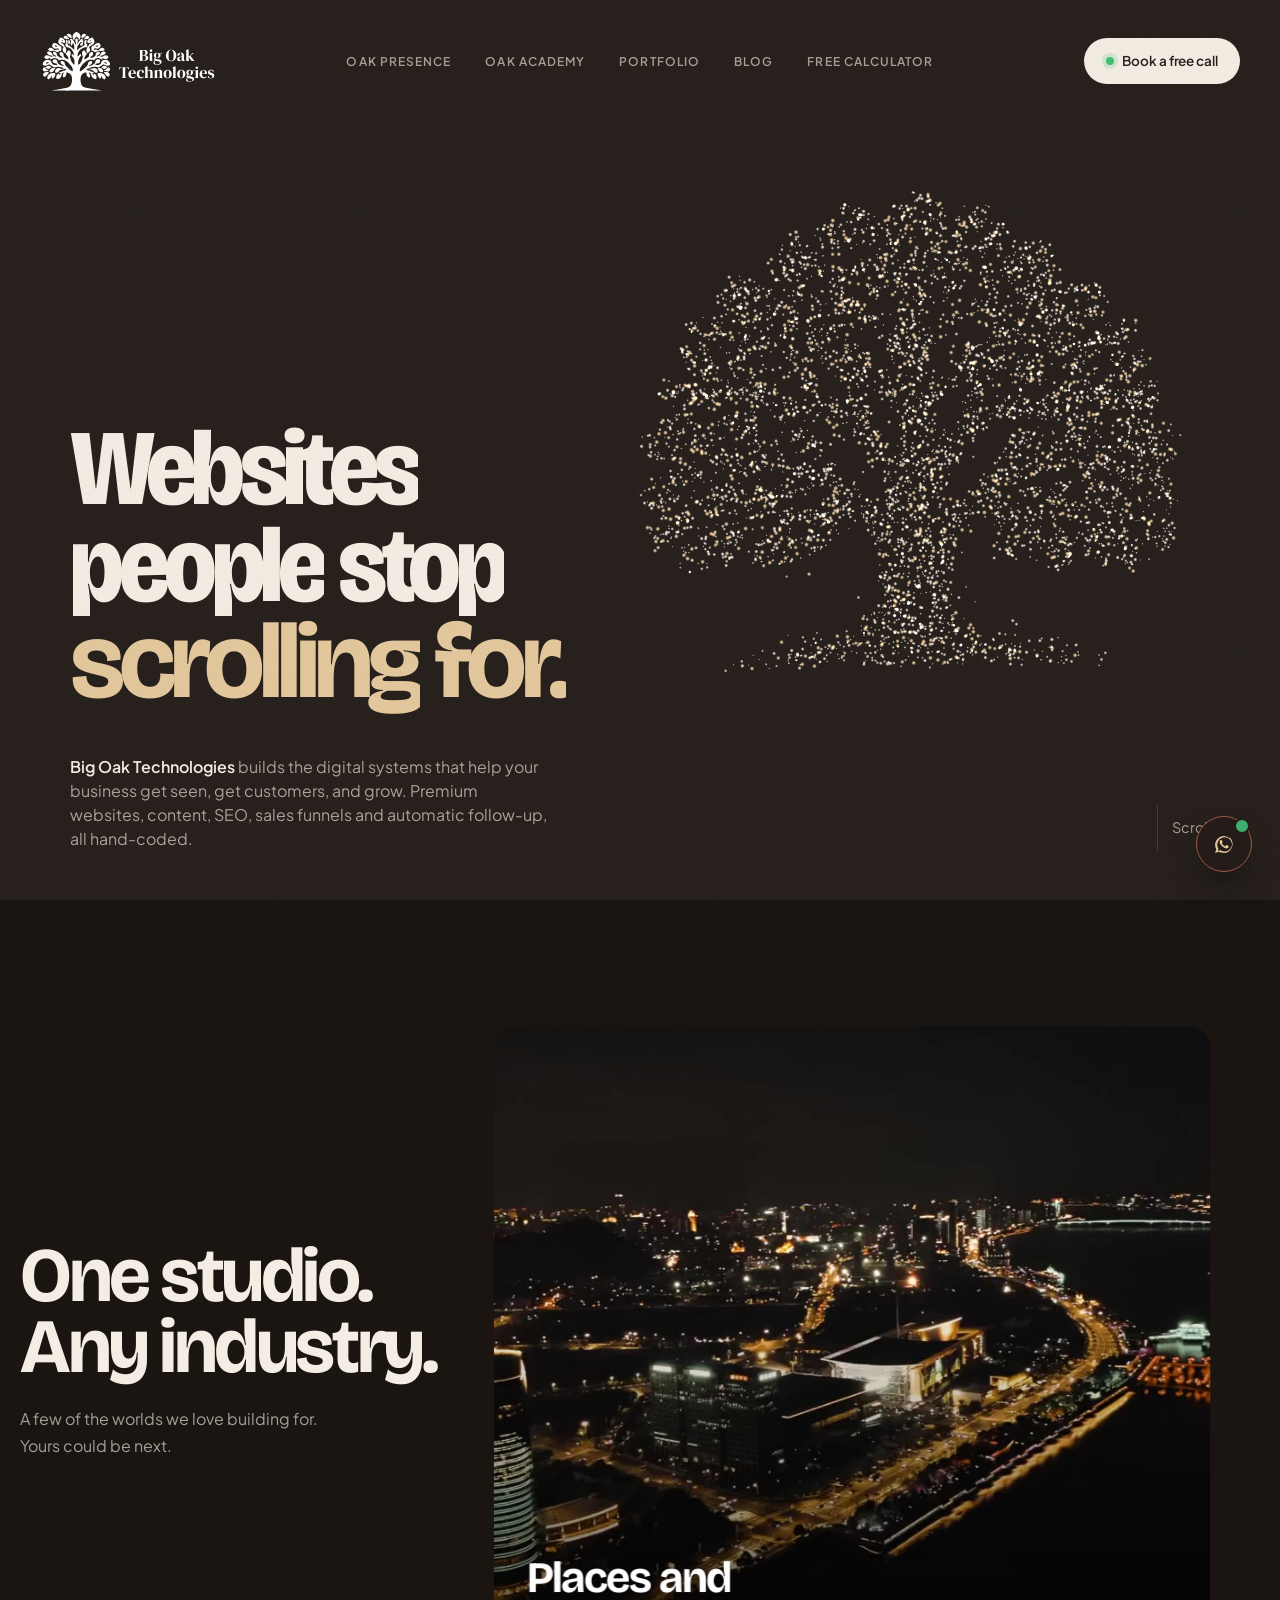
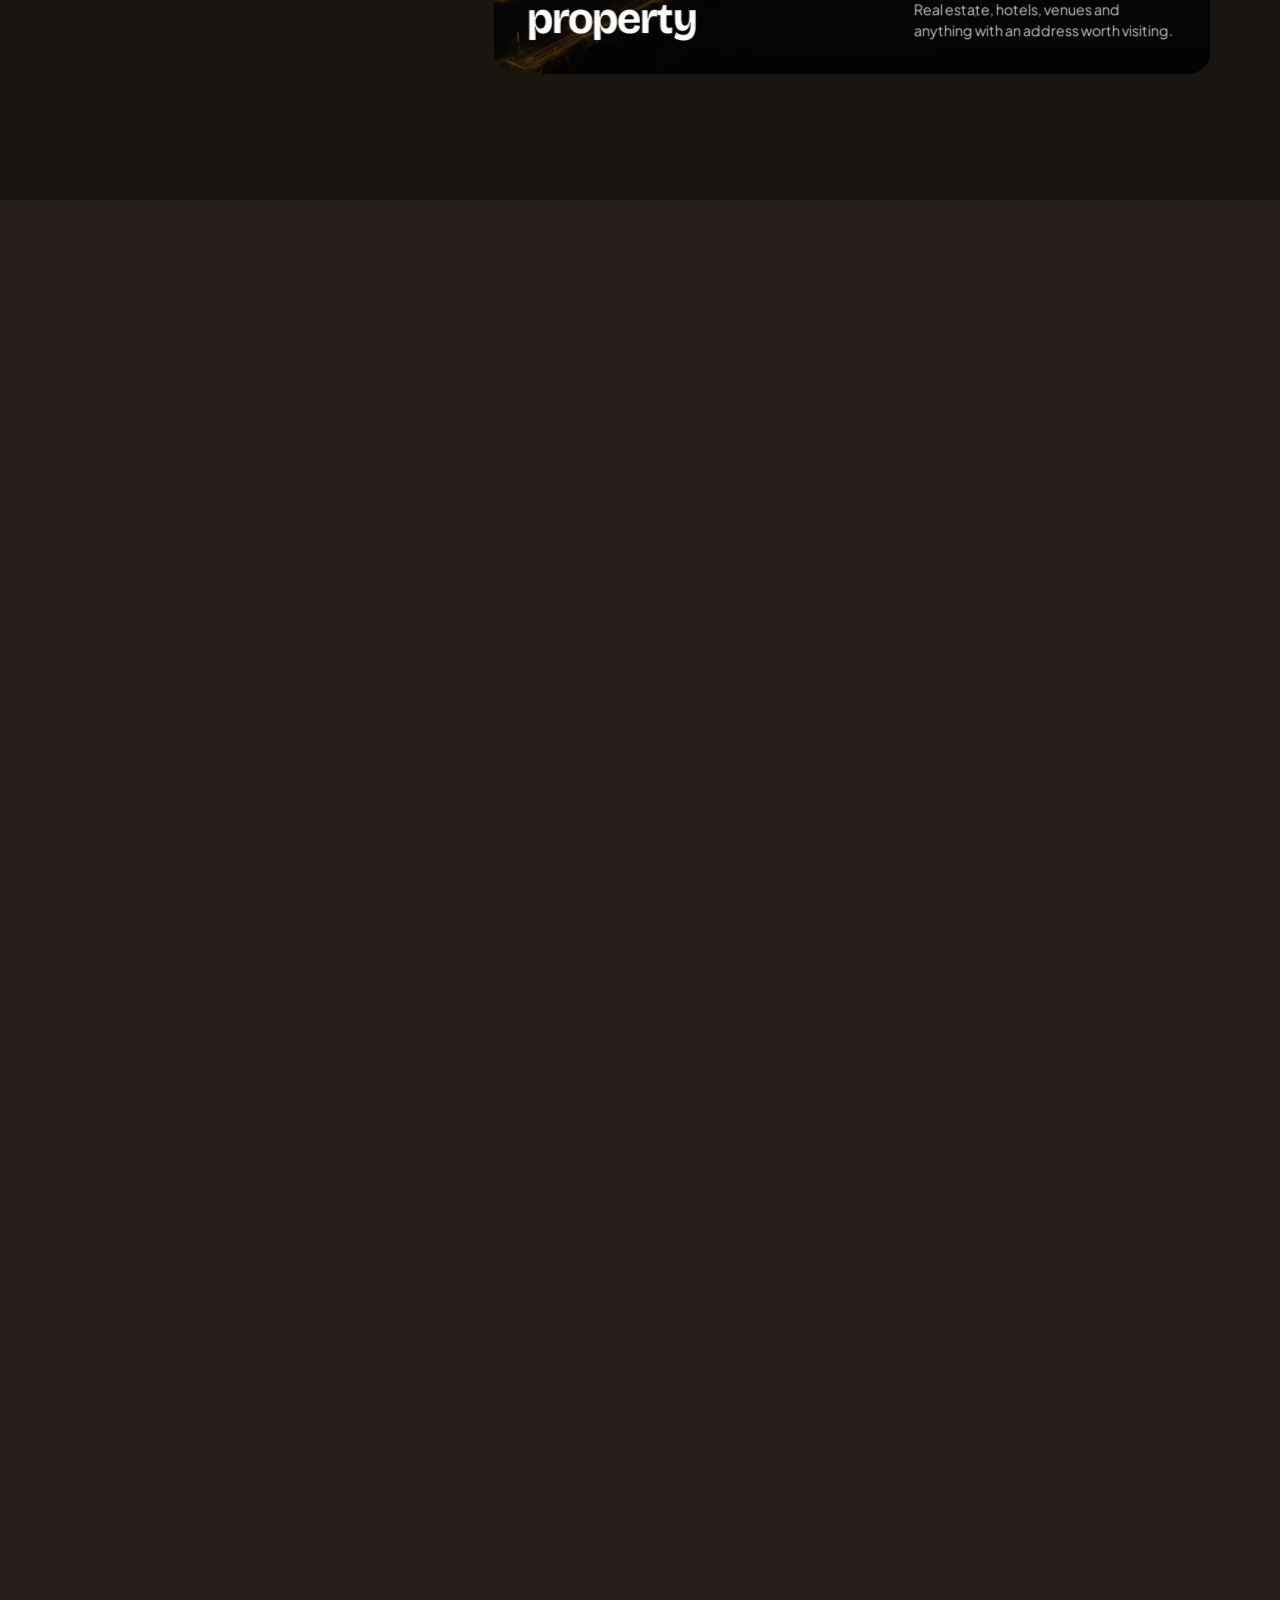
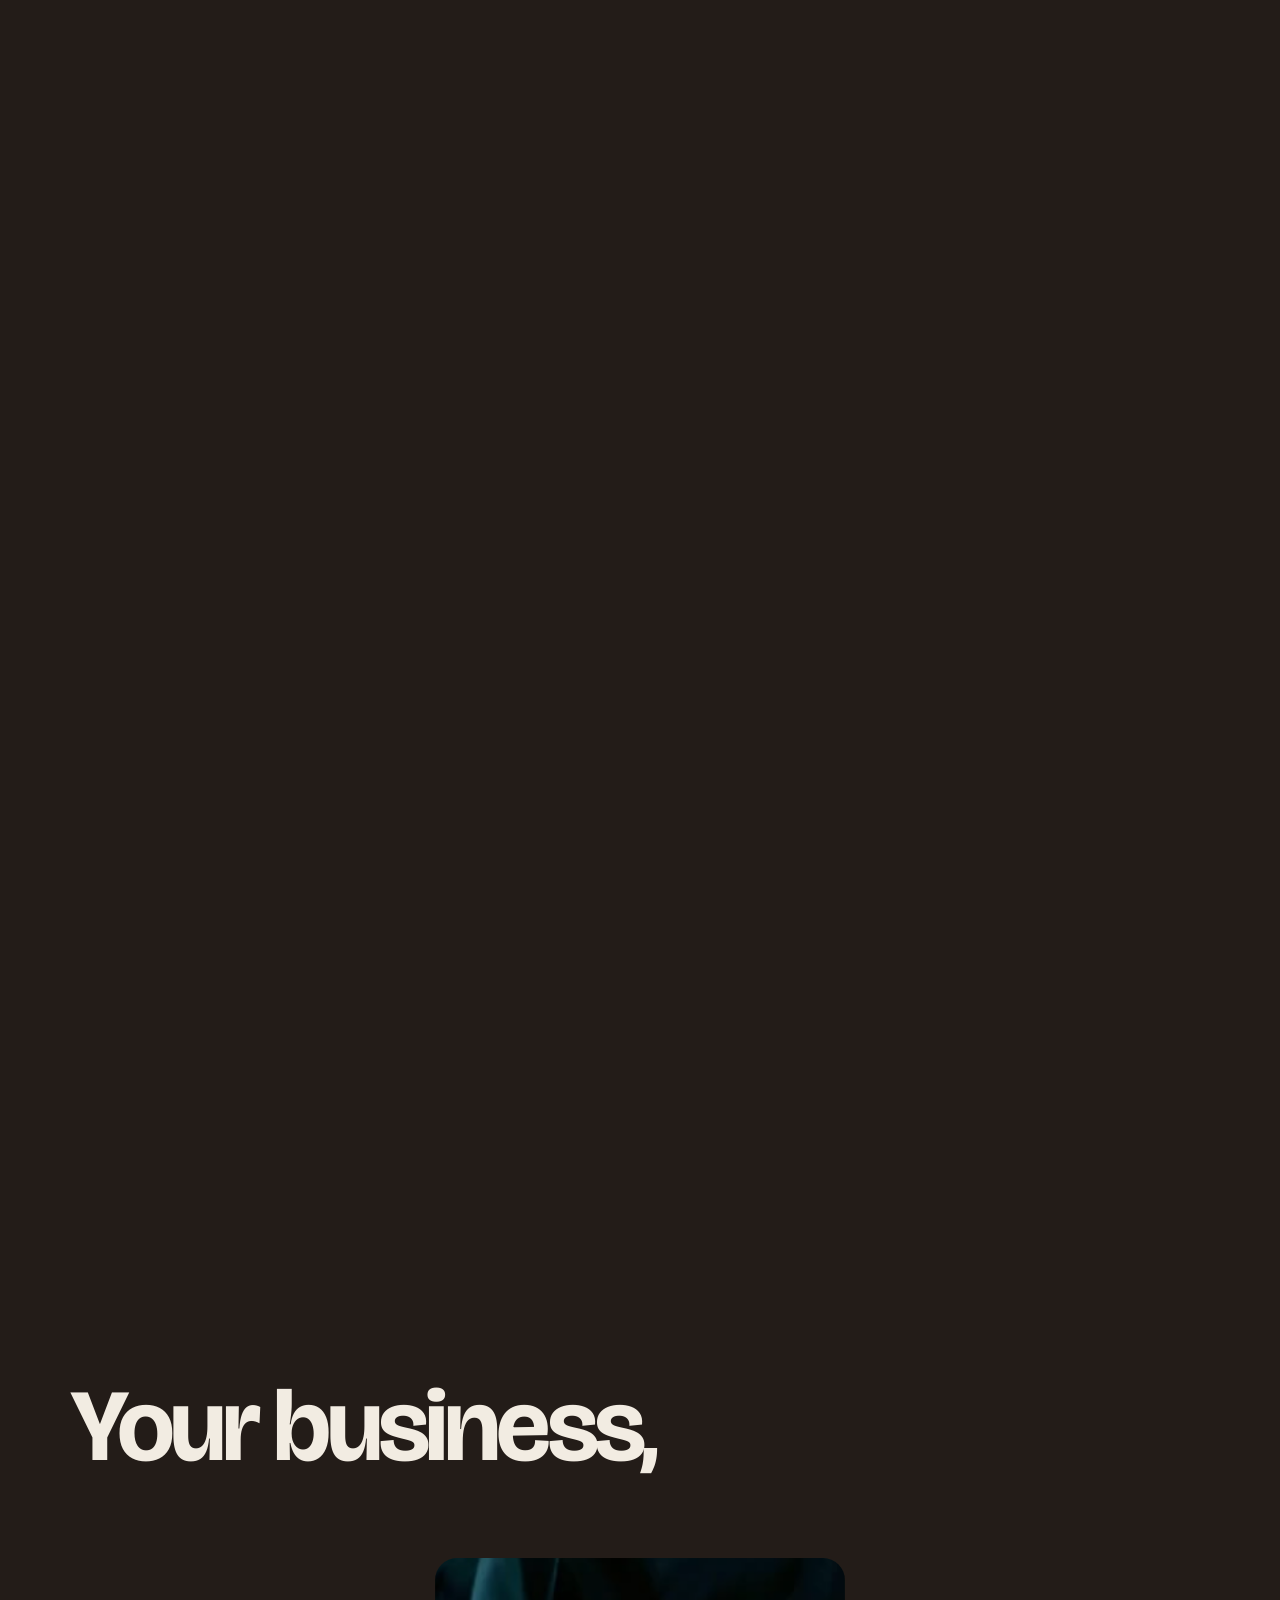
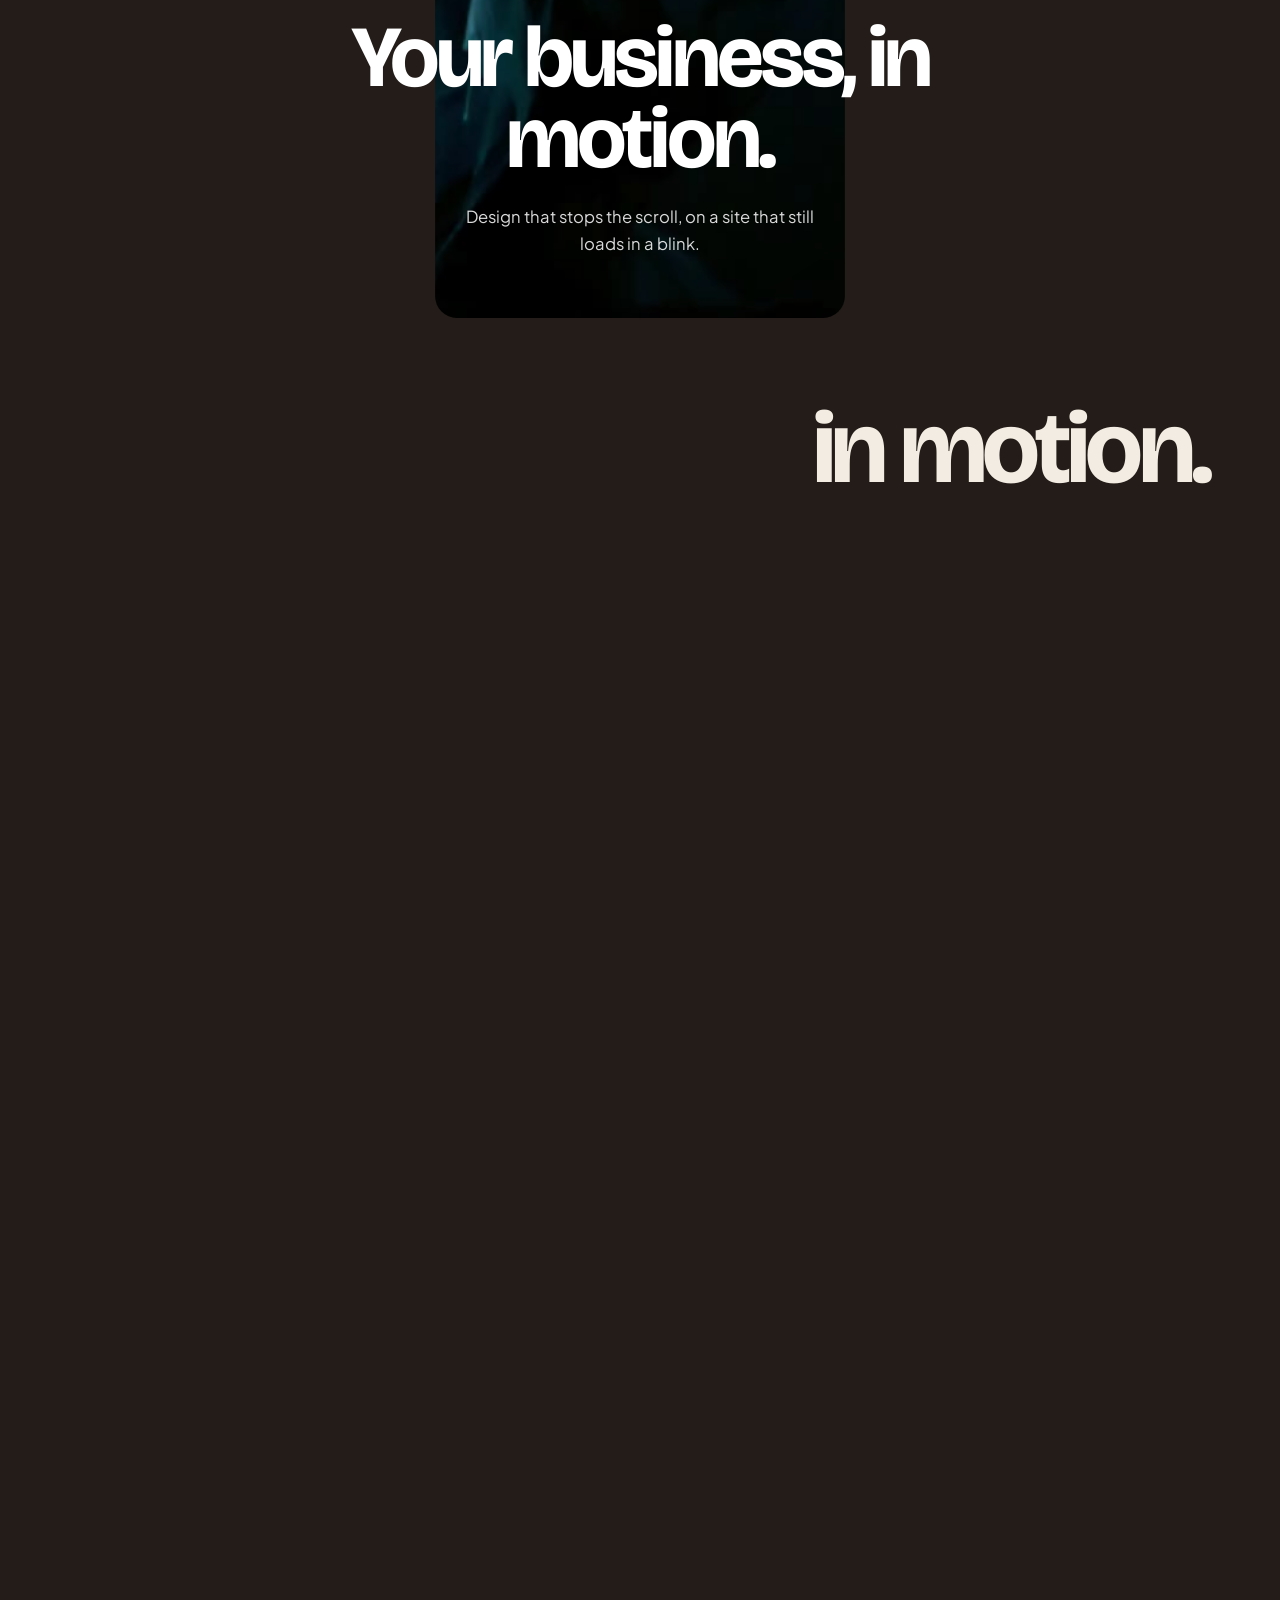
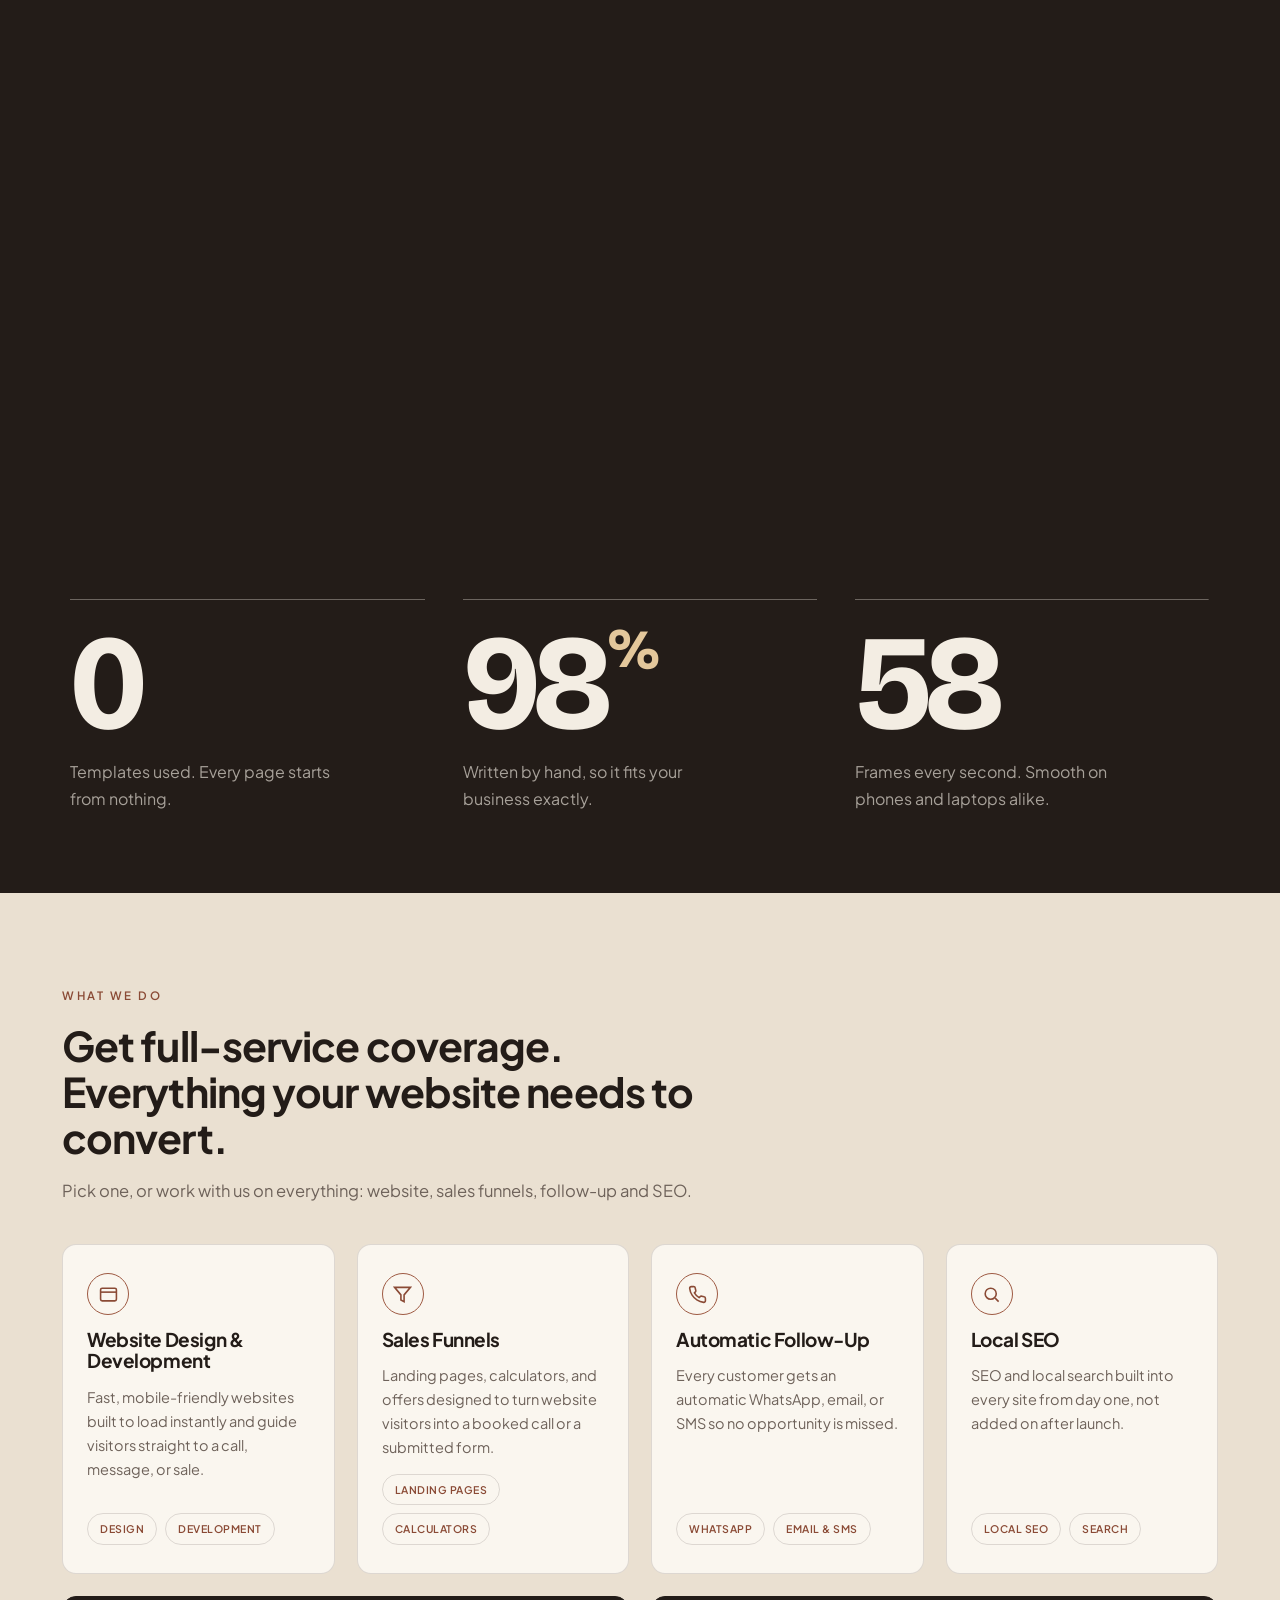
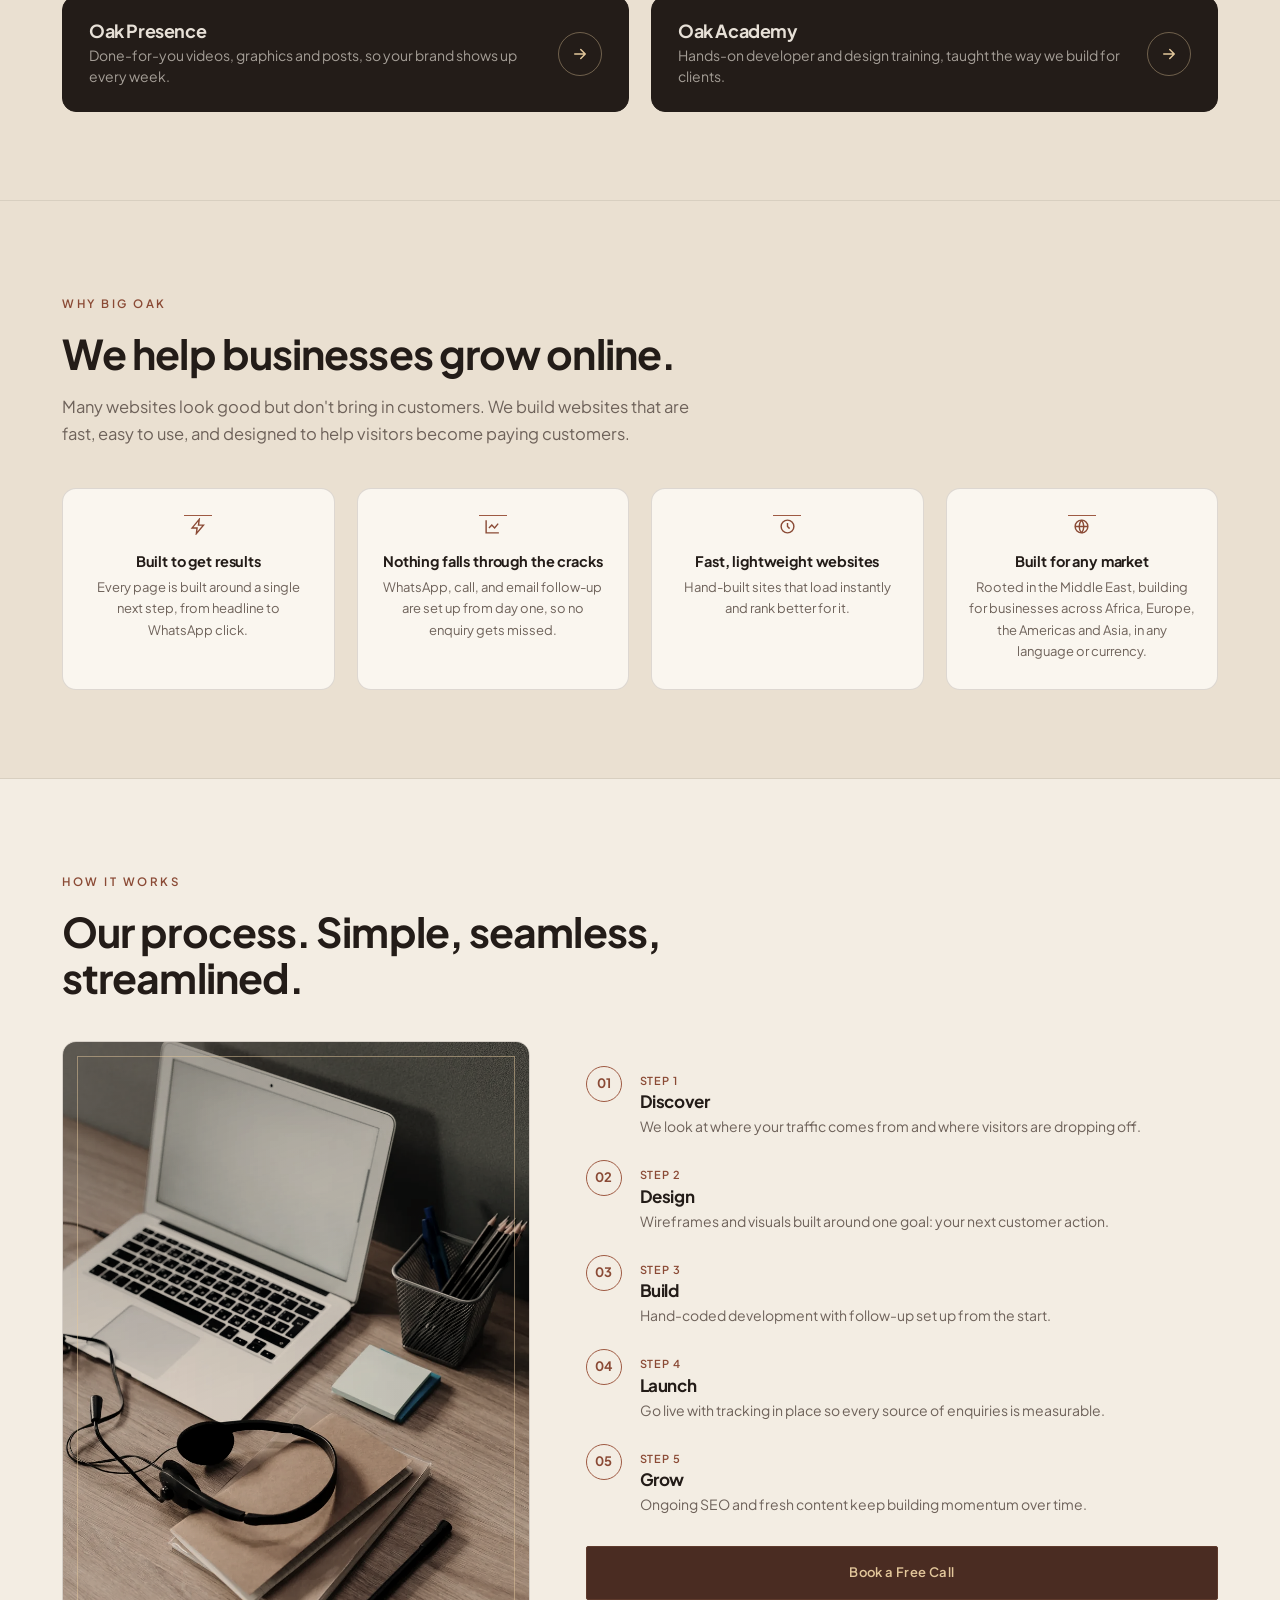
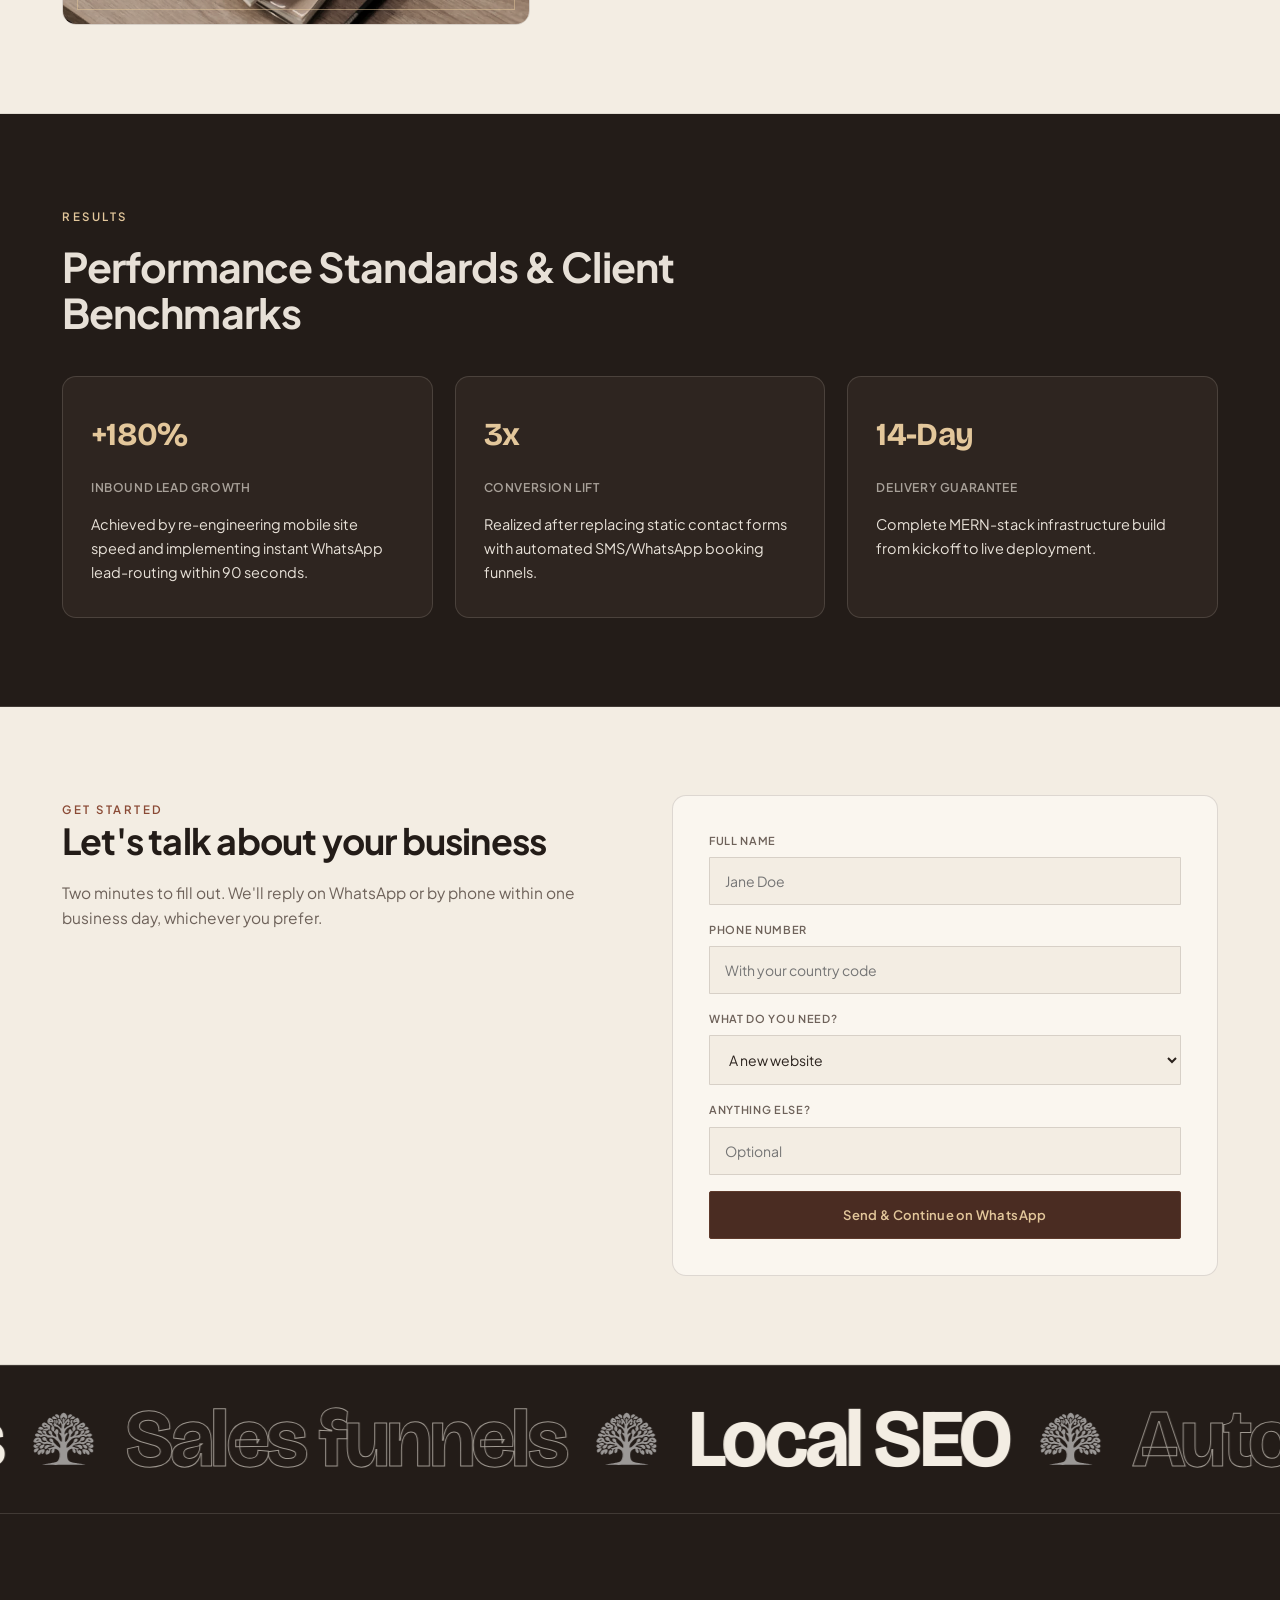
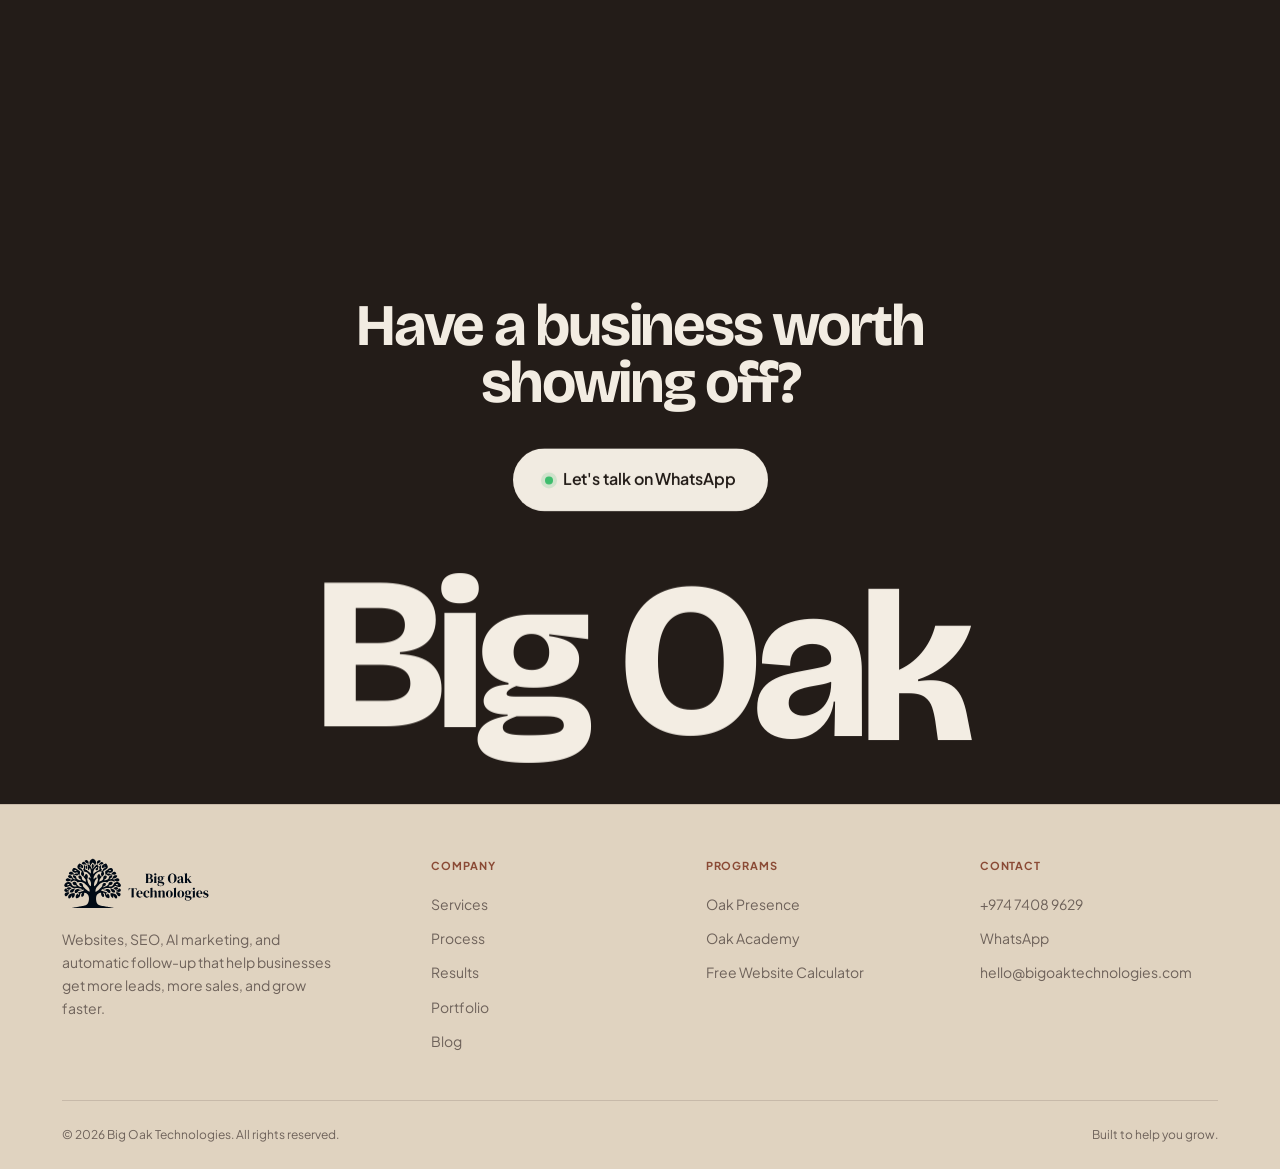
==== commit ba64eb20: "Replace repo with local files" ====
--- a/index.html
+++ b/index.html
@@ -155,7 +155,7 @@
       <a href="academy.html">Oak Academy</a>
       <a href="portfolio.html">Portfolio</a>
       <a href="blog/index.html">Blog</a>
-      <a href="calculator.html">Free Website</a>
+      <a href="calculator.html">Free Calculator</a>
     </div>
     <div class="top-nav-cta">
       <a href="https://wa.me/97474089629?text=Hi%20Big%20Oak%20Technologies%2C%20I%27d%20like%20to%20book%20a%20free%20call." target="_blank" rel="noopener" class="btn-call top-nav-call"><span class="btn-call-dot"></span>Book a free call</a>
@@ -173,7 +173,7 @@
     <a href="academy.html">Oak Academy</a>
     <a href="portfolio.html">Portfolio</a>
     <a href="blog/index.html">Blog</a>
-    <a href="calculator.html">Free Website</a>
+    <a href="calculator.html">Free Calculator</a>
   </div>
   <div class="r-slot r-hero-slot" aria-hidden="true"></div>
   <h1 aria-label="Websites people stop scrolling for.">
